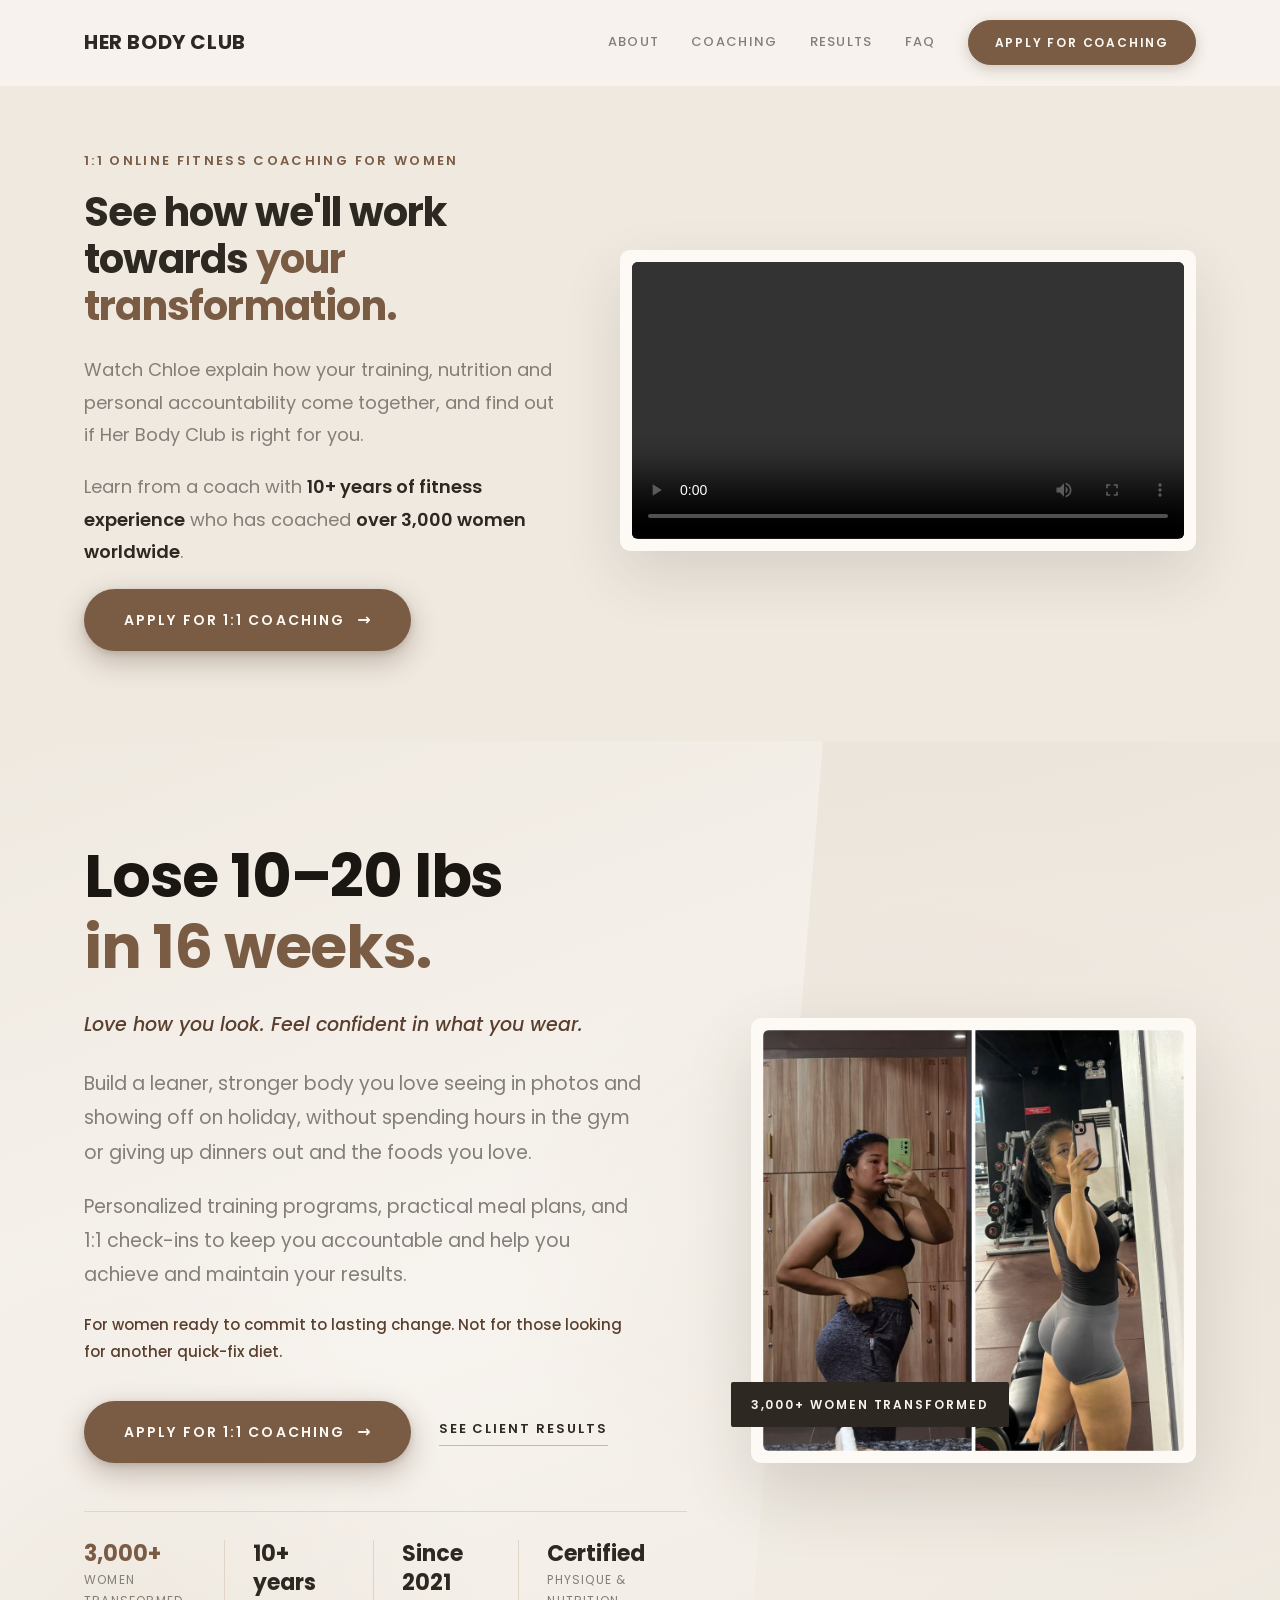
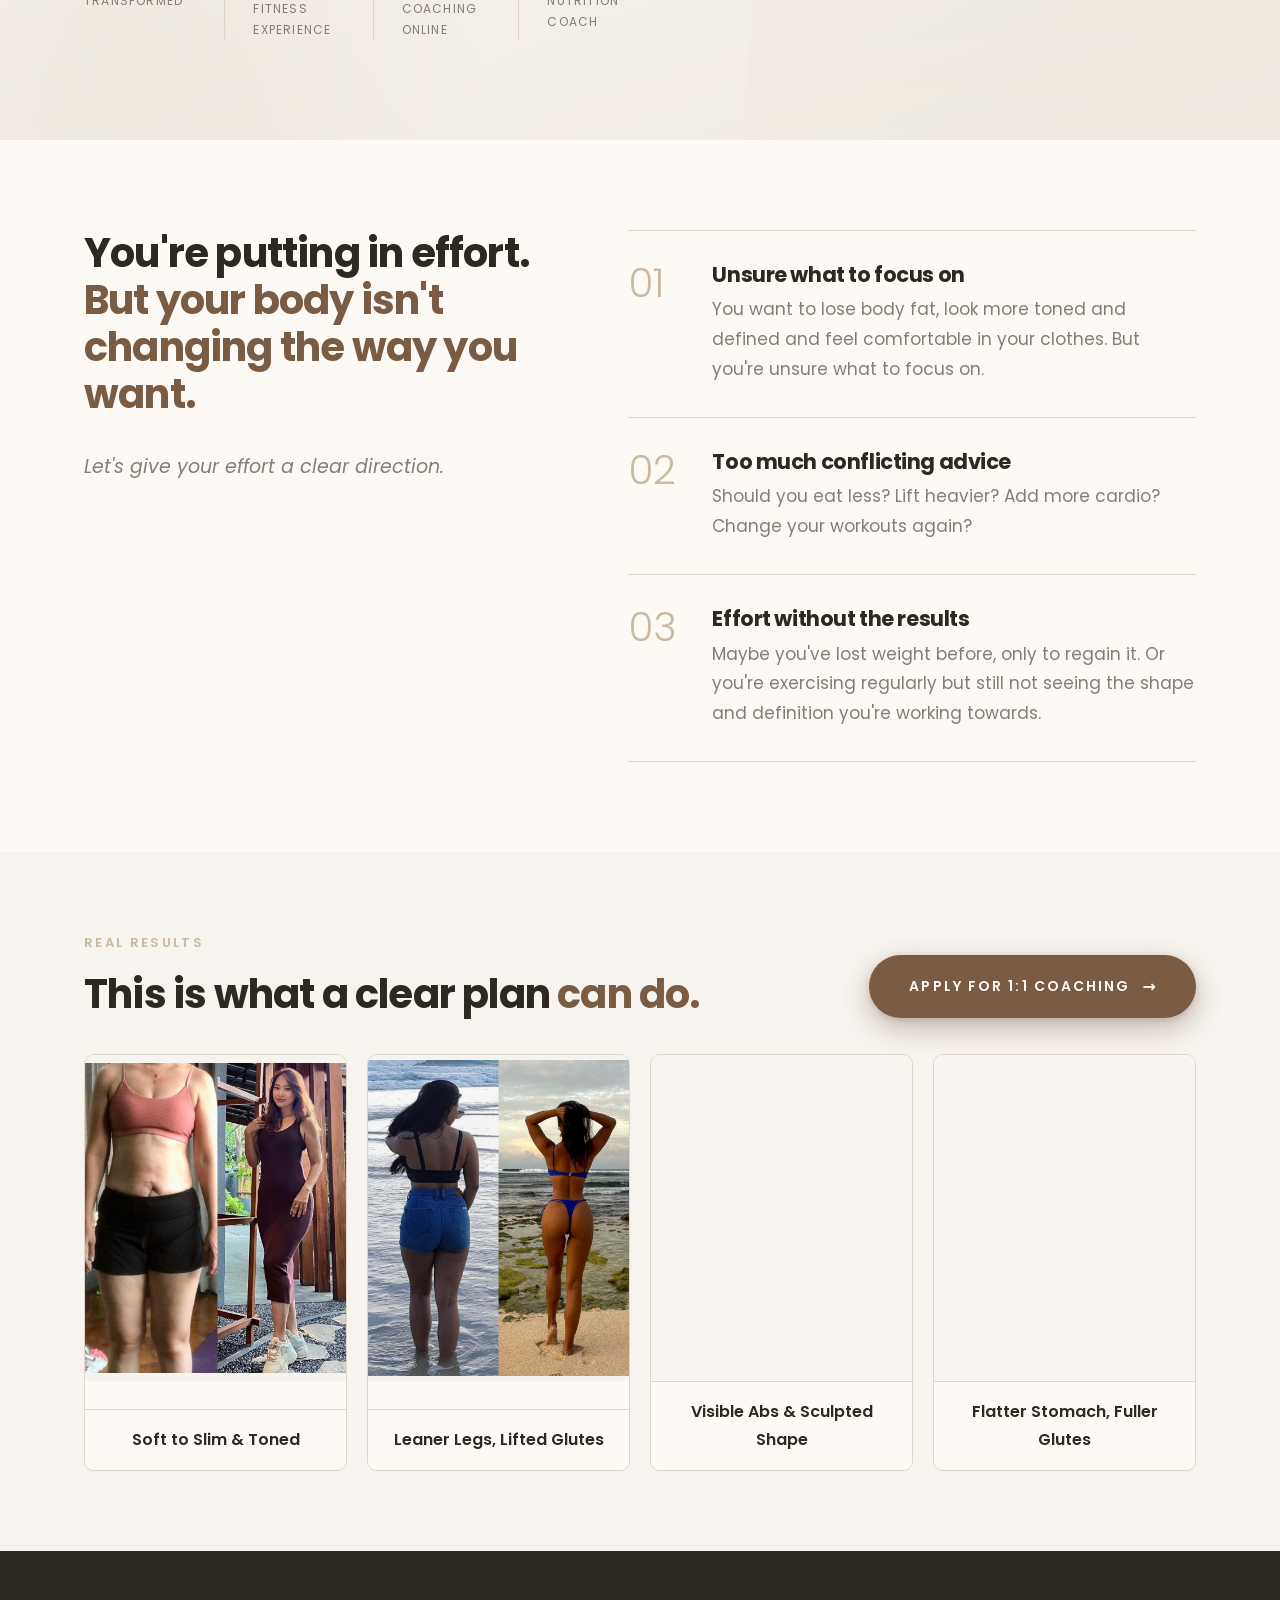
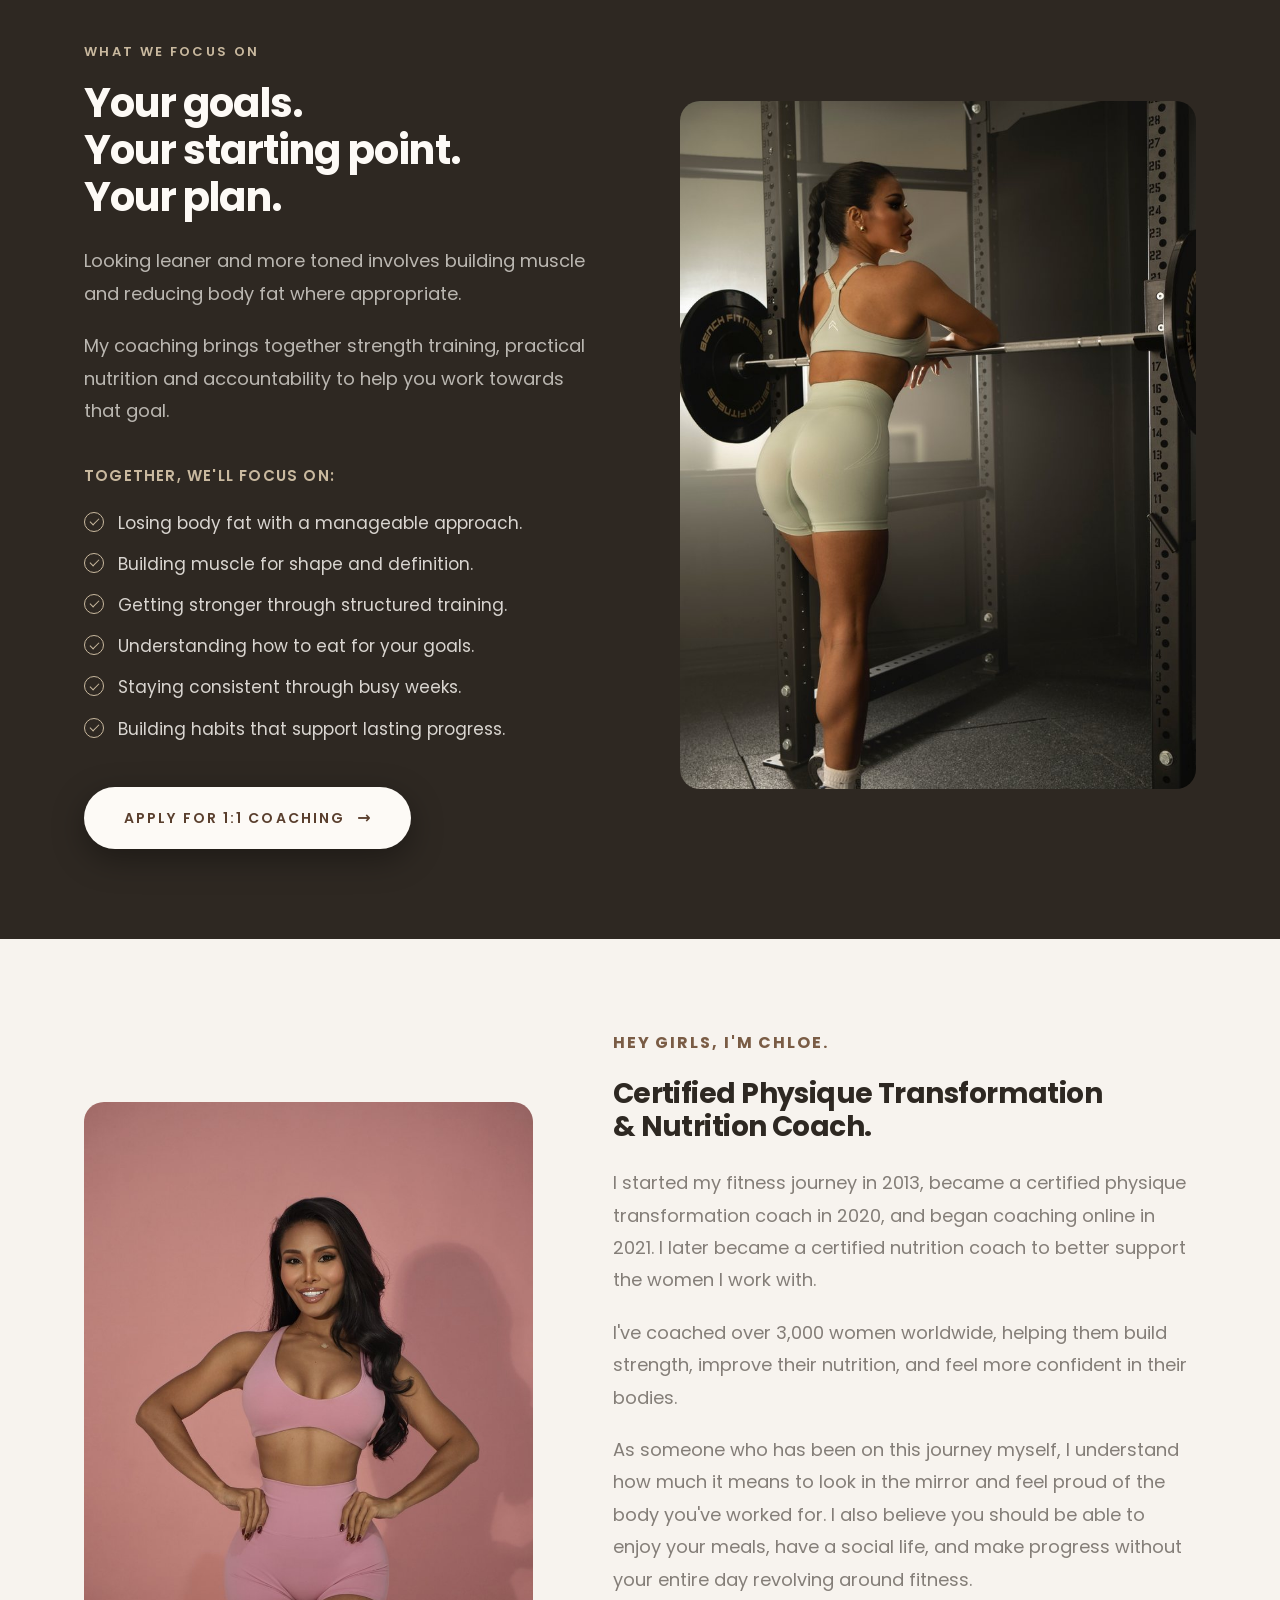
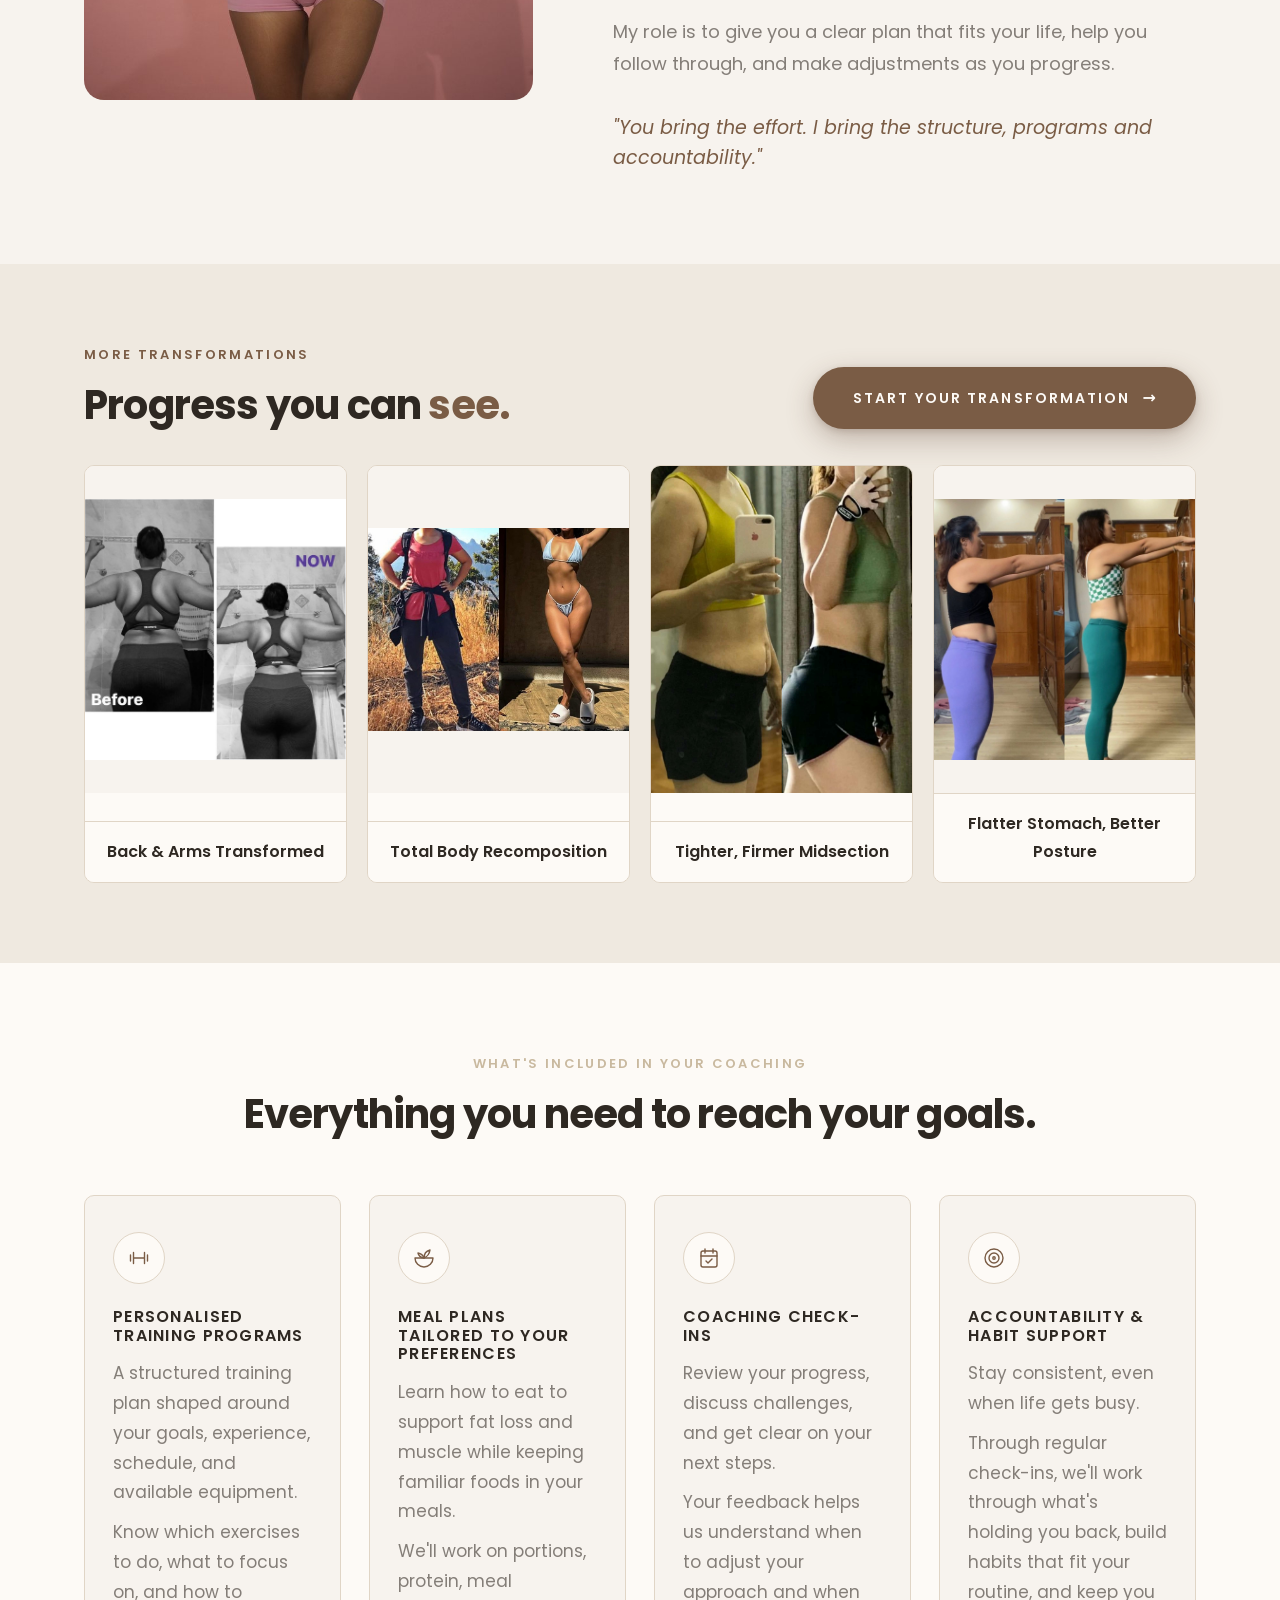
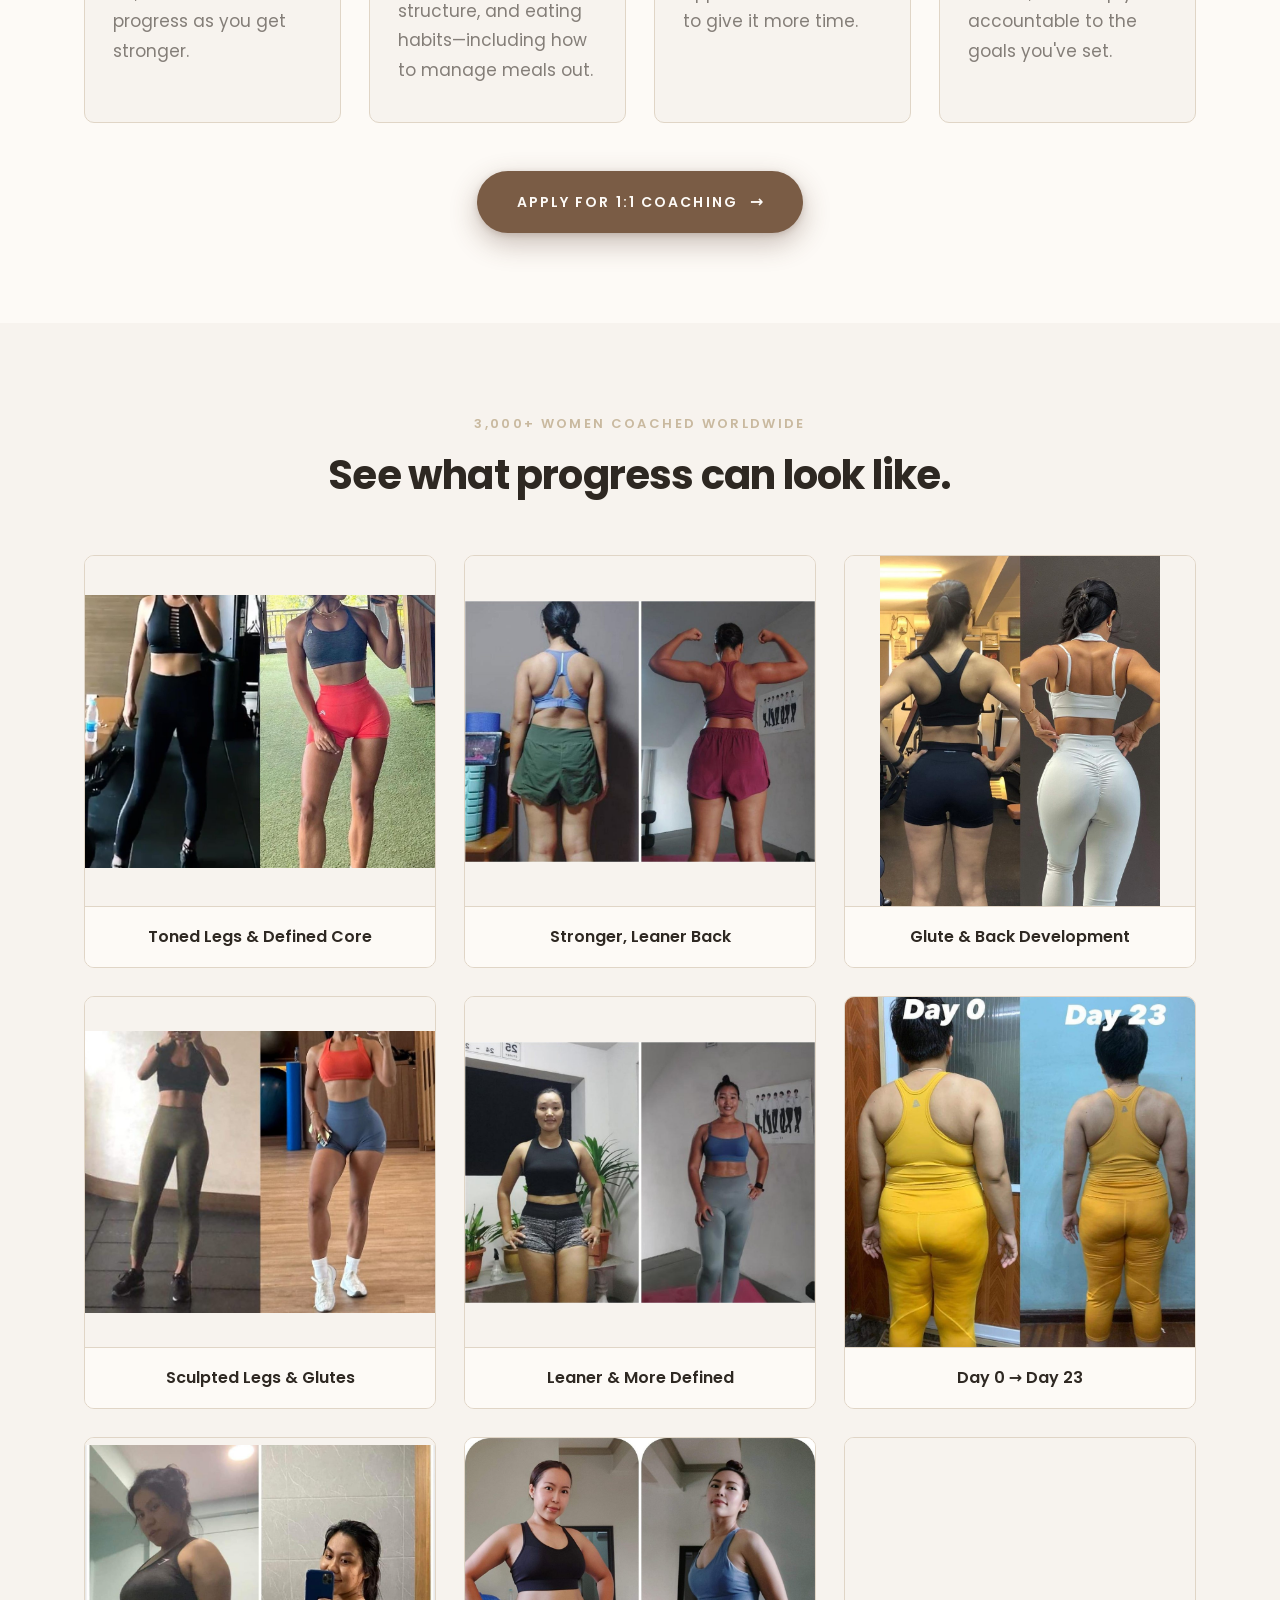
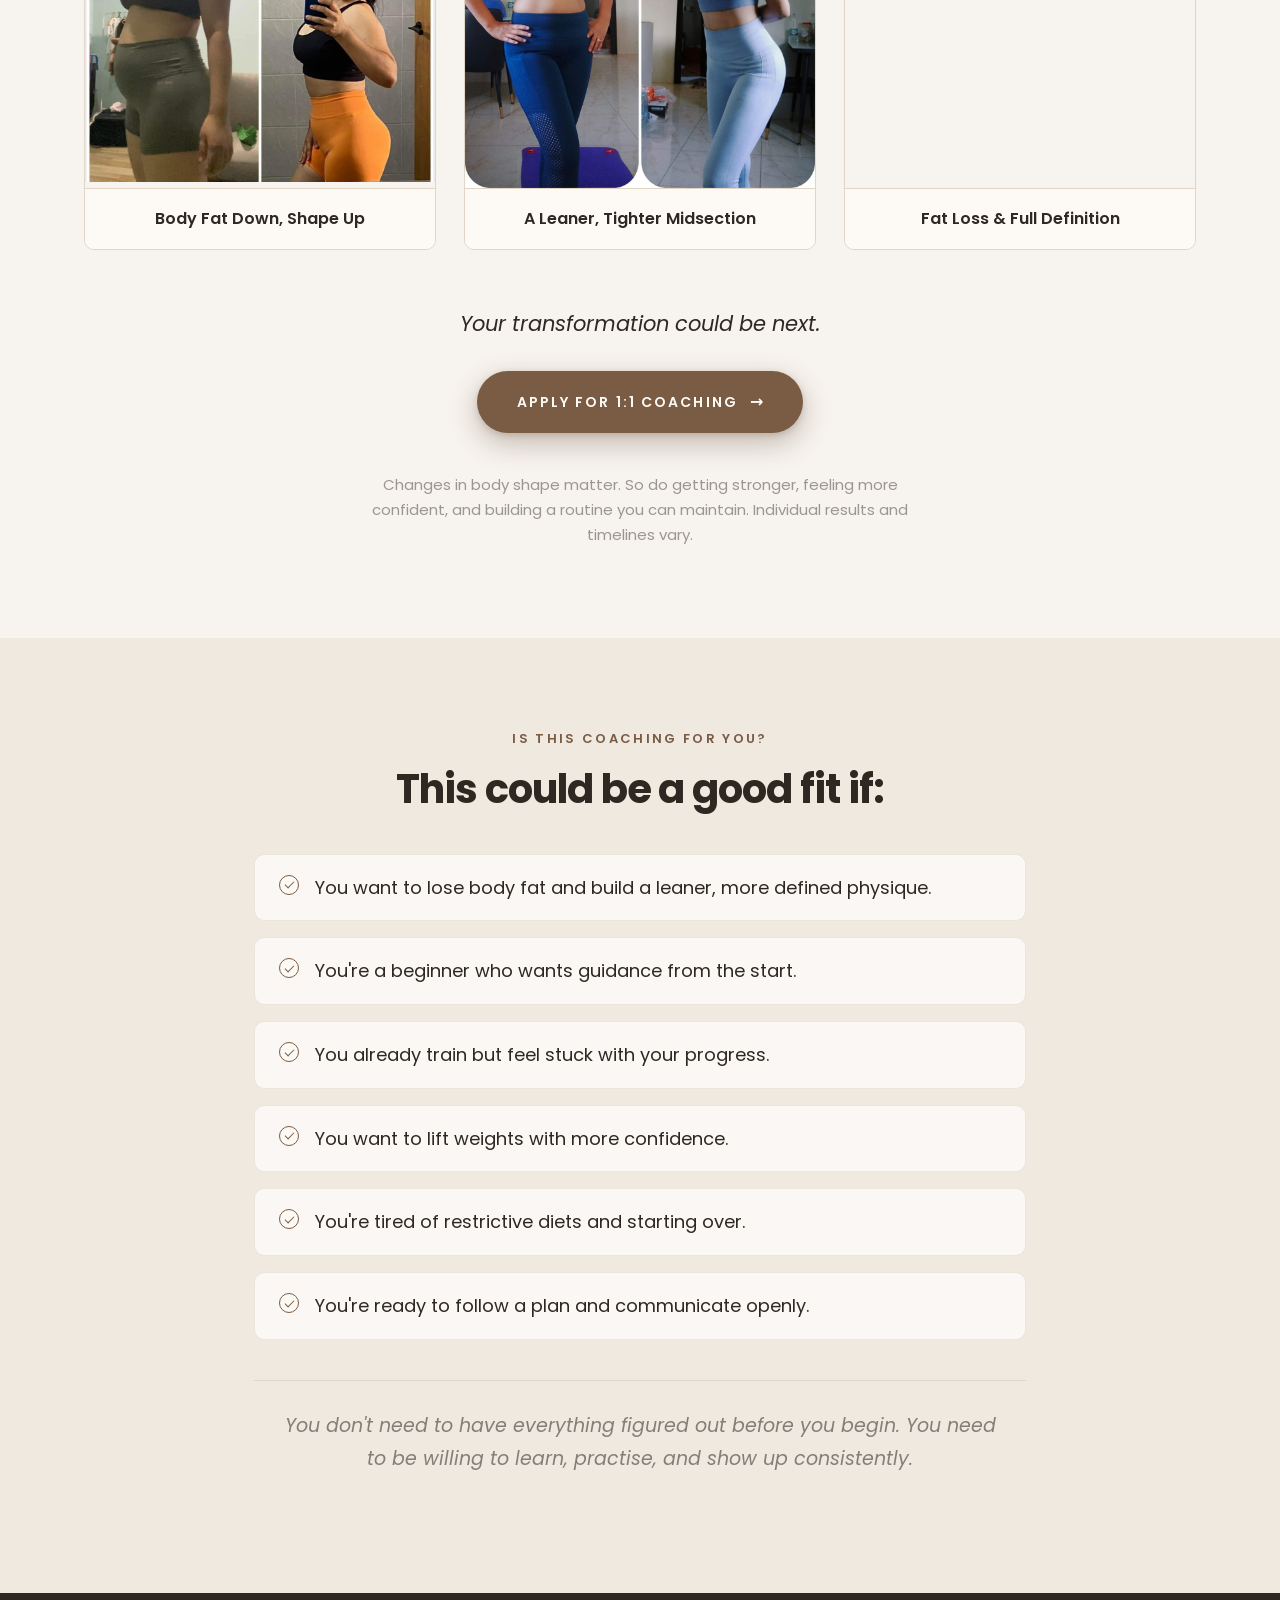
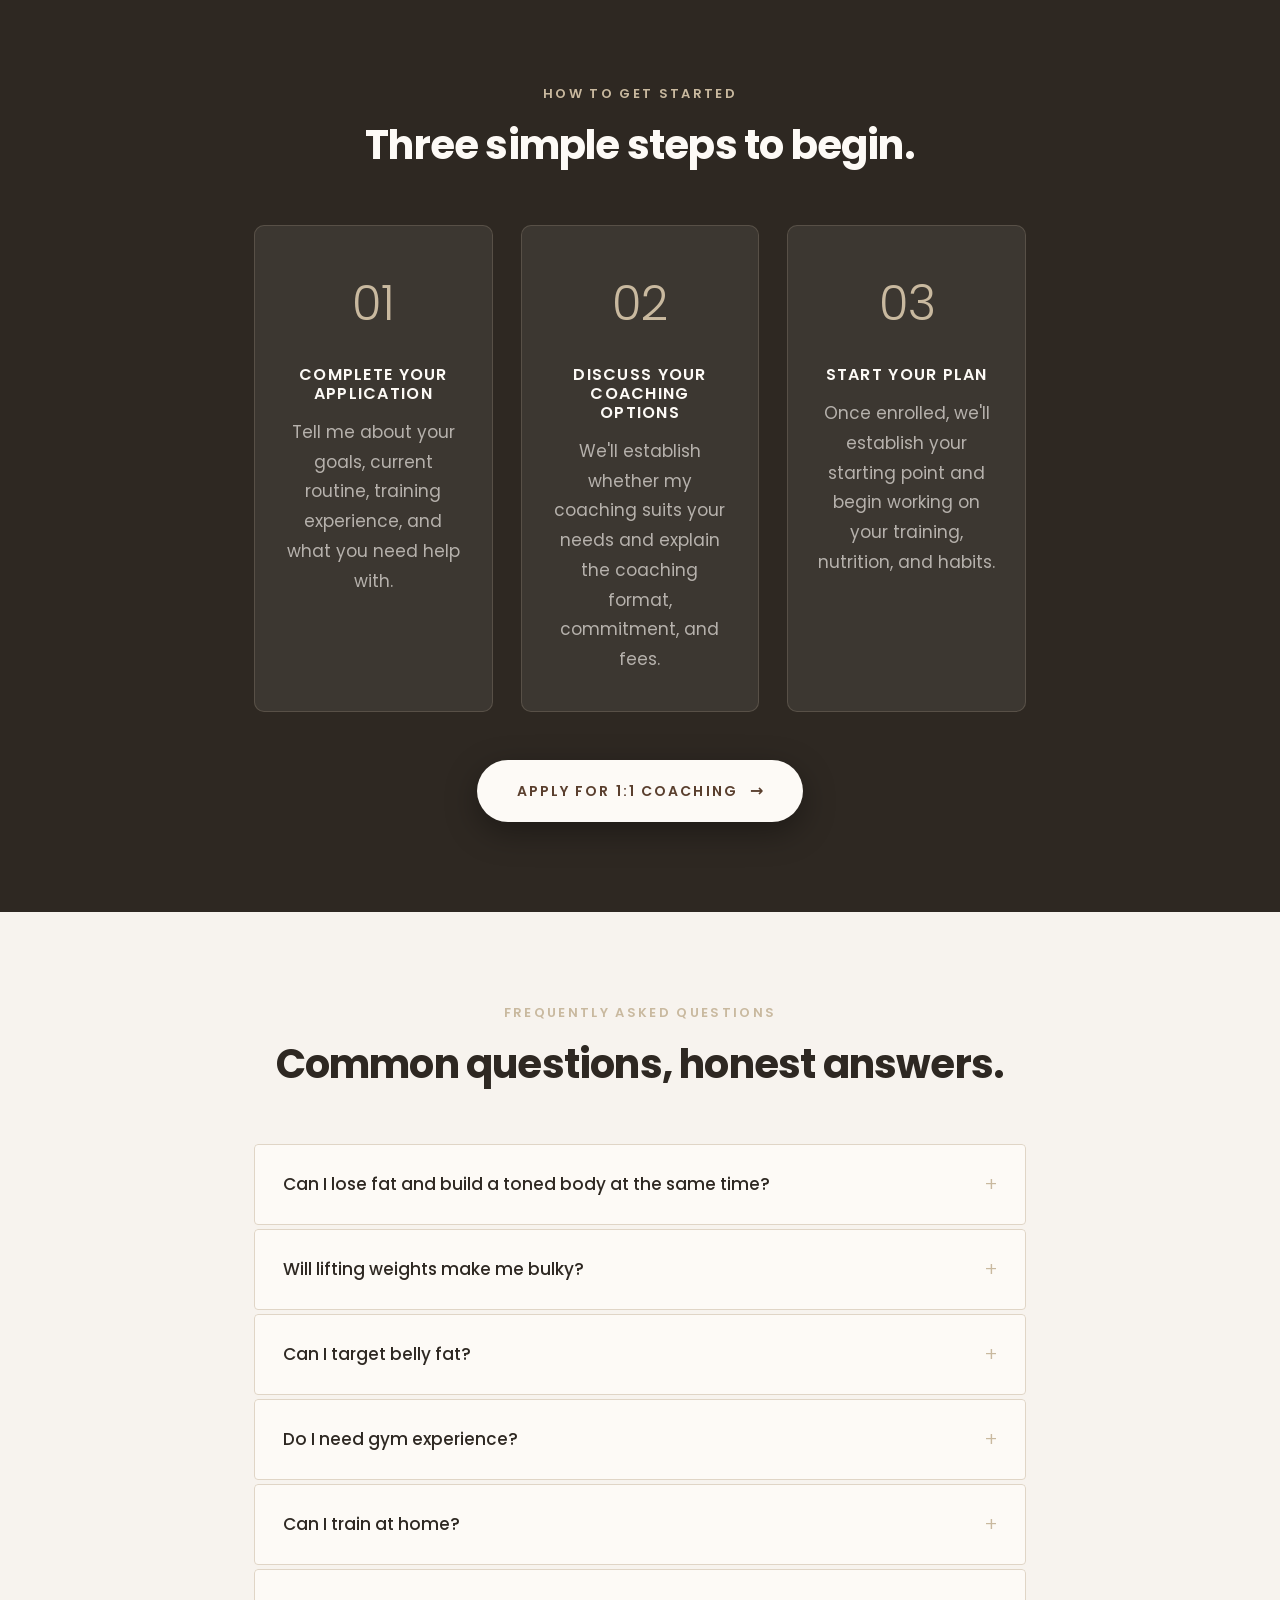
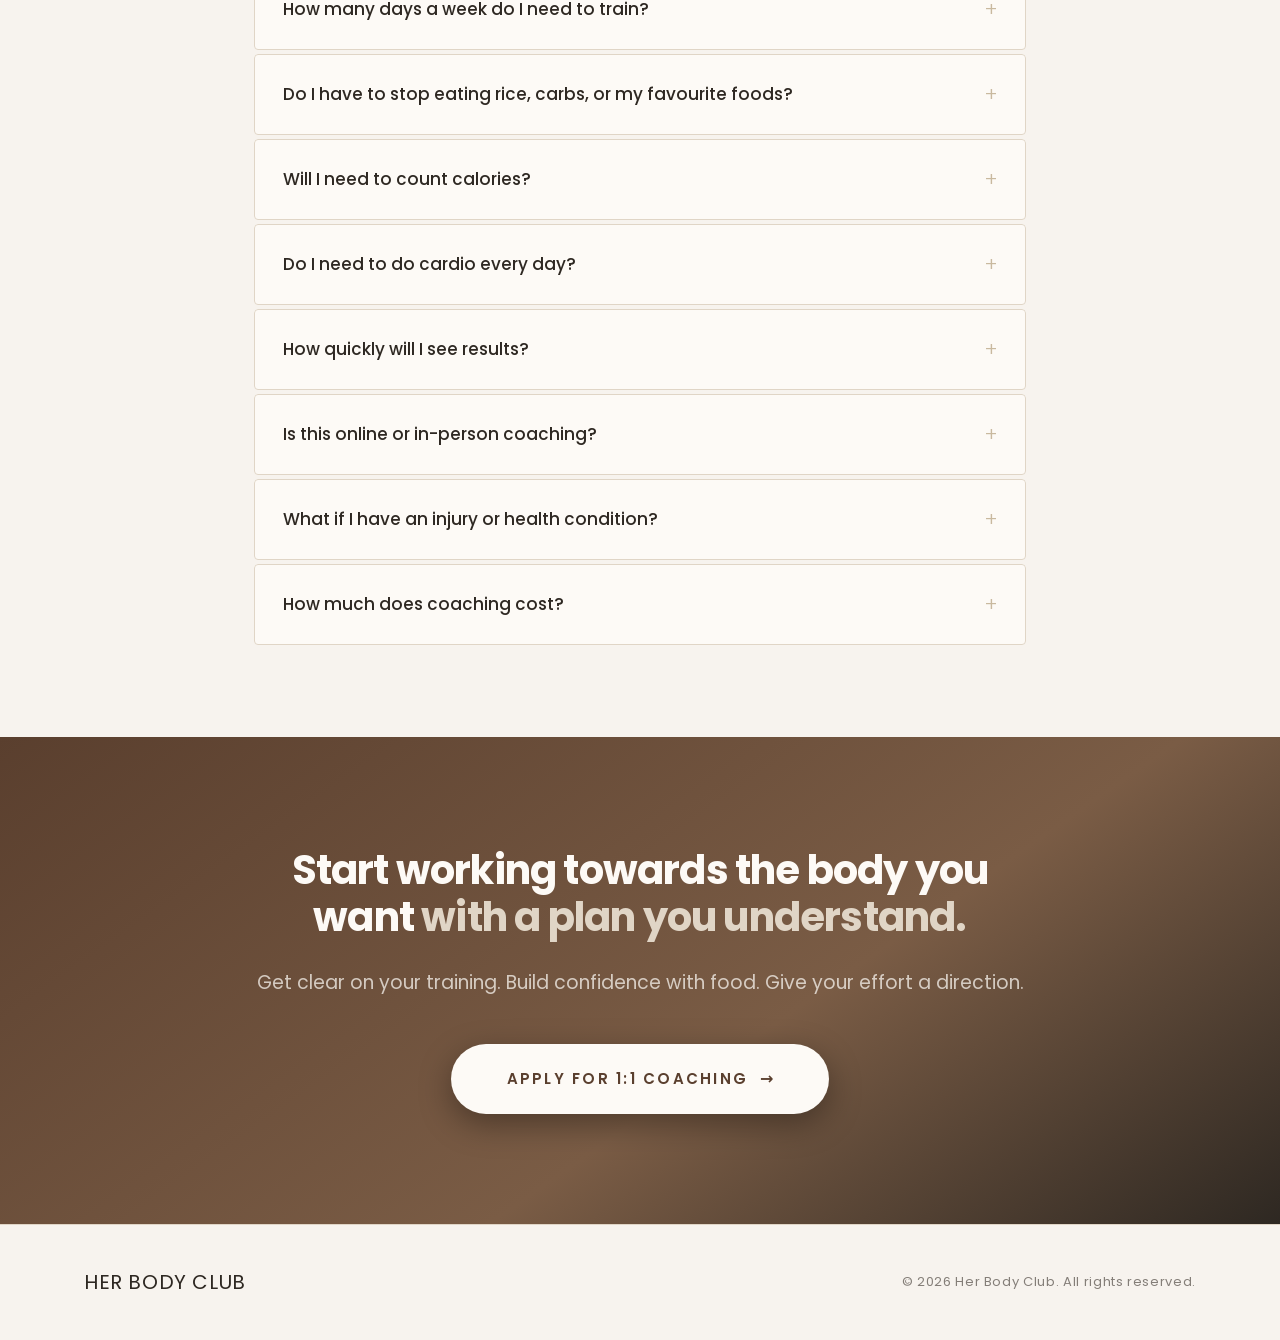
==== index.html @ 774b6d04 "video_bug_fixed" ====
<!DOCTYPE html>
<html lang="en">

<head>
  <meta charset="UTF-8" />
  <meta name="viewport" content="width=device-width, initial-scale=1.0" />
  <title>Her Body Club | Online Fitness Coaching for Women</title>
  <meta name="description"
    content="1:1 online fitness coaching for women. Lose 10-20 lbs in 16 weeks with personalised training, practical meal plans and 1:1 check-ins. Over 3,000 women coached worldwide." />

  <!-- Open Graph / Social Sharing -->
  <meta property="og:type" content="website" />
  <meta property="og:title" content="Her Body Club | Online Fitness Coaching for Women" />
  <meta property="og:description"
    content="Lose body fat. Build a leaner, stronger body. Personalised 1:1 online coaching with structured training, practical nutrition, and real accountability." />
  <meta property="og:url" content="https://www.herbodyclub.com/" />
  <meta property="og:site_name" content="HER BODY CLUB" />

  <!-- Twitter / X Card -->
  <meta name="twitter:card" content="summary_large_image" />
  <meta name="twitter:title" content="HER BODY CLUB | Online Fitness Coaching for Women" />
  <meta name="twitter:description"
    content="Personalised 1:1 online coaching for women — strength training, nutrition guidance, and accountability that fits your life." />

  <link rel="preconnect" href="https://fonts.googleapis.com" />
  <link rel="preconnect" href="https://fonts.gstatic.com" crossorigin />
  <link
    href="https://fonts.googleapis.com/css2?family=Poppins:ital,wght@0,300;0,400;0,500;0,600;0,700;1,400;1,500&display=swap"
    rel="stylesheet" />
  <link rel="icon" type="image/svg+xml" href="favicon.svg" />
  <link rel="stylesheet" href="style.css" />
</head>

<body>

  <!-- ========== NAVBAR ========== -->
  <nav class="navbar" id="navbar">
    <div class="nav-inner container">
      <a href="#" class="logo">HER BODY CLUB</a>
      <div class="nav-links" id="navLinks">
        <a href="#about">About</a>
        <a href="#included">Coaching</a>
        <a href="#proof">Results</a>
        <a href="#faq">FAQ</a>
        <a href="apply.html" class="btn btn-nav">Apply for Coaching</a>
      </div>
      <button class="nav-hamburger" id="navHamburger" aria-label="Open menu">
        <span></span><span></span><span></span>
      </button>
    </div>
  </nav>

  <!-- Mobile menu overlay -->
  <div class="mobile-menu" id="mobileMenu">
    <button class="mobile-close" id="mobileClose" aria-label="Close menu">&times;</button>
    <nav class="mobile-nav">
      <a href="#about" class="mobile-link">About</a>
      <a href="#included" class="mobile-link">Coaching</a>
      <a href="#proof" class="mobile-link">Results</a>
      <a href="#faq" class="mobile-link">FAQ</a>
    </nav>
    <a href="apply.html" class="btn btn-primary">Apply for 1:1 Coaching</a>
  </div>

  <!-- ========== COACHING VIDEO ========== -->
  <!-- Video file: videos/intro.mp4 (720p web copy of images/intro_vd.MOV). Change the src below to swap it. -->
  <section class="section section-sage" id="video">
    <div class="container">
      <div class="video-layout">
        <div class="video-text">
          <span class="eyebrow">1:1 Online Fitness Coaching for Women</span>
          <h2 class="section-title">See how we'll work towards <em>your transformation.</em></h2>
          <p class="section-body">Watch Chloe explain how your training, nutrition and personal accountability come
            together, and find out if Her Body Club is right for you.</p>
          <p class="section-body video-credential">Learn from a coach with <strong>10+ years of fitness
            experience</strong> who has coached <strong>over 3,000 women worldwide</strong>.</p>
          <a href="apply.html" class="btn btn-primary">Apply for 1:1 Coaching</a>
        </div>
        <figure class="video-frame" id="coachingVideo">
          <video controls playsinline preload="metadata">
            <source src="videos/intro.mp4" type="video/mp4">
          </video>
        </figure>
      </div>
    </div>
  </section>

  <!-- ========== HERO ========== -->
  <section class="hero" id="home">
    <div class="hero-overlay"></div>
    <div class="container hero-grid">
      <div class="hero-content">
        <h1 class="hero-headline">Lose 10&ndash;20 lbs<br><em>in 16 weeks.</em></h1>
        <p class="hero-tagline">Love how you look. Feel confident in what you wear.</p>
        <p class="hero-sub">Build a leaner, stronger body you love seeing in photos and showing off on holiday, without
          spending hours in the gym or giving up dinners out and the foods you love.</p>
        <p class="hero-sub">Personalized training programs, practical meal plans, and 1:1 check-ins to keep you
          accountable and help you achieve and maintain your results.</p>
        <p class="hero-note">For women ready to commit to lasting change. Not for those looking for another quick-fix
          diet.</p>
        <div class="hero-actions">
          <a href="apply.html" class="btn btn-primary">Apply for 1:1 Coaching</a>
          <a href="#results-start" class="btn-link">See client results</a>
        </div>
        <ul class="hero-trust">
          <li class="trust-highlight"><strong>3,000+</strong><span>Women transformed</span></li>
          <li><strong>10+ years</strong><span>Fitness experience</span></li>
          <li><strong>Since 2021</strong><span>Coaching online</span></li>
          <li><strong>Certified</strong><span>Physique &amp; Nutrition Coach</span></li>
        </ul>
      </div>
      <figure class="hero-visual">
        <img src="images/results/result-2.jpg" alt="Client before and after transformation" fetchpriority="high">
        <figcaption><span>3,000+ women transformed</span></figcaption>
      </figure>
    </div>
  </section>

  <!-- ========== PAIN POINTS ========== -->
  <section class="section section-light" id="pain">
    <div class="container">
      <div class="pain-layout">
        <div class="pain-intro">
          <h2 class="section-title">You're putting in effort. <em>But your body isn't changing the way you want.</em></h2>
          <p class="cta-label">Let's give your effort a clear direction.</p>
        </div>
        <ol class="pain-list">
          <li>
            <span class="pain-num">01</span>
            <div>
              <h3>Unsure what to focus on</h3>
              <p>You want to lose body fat, look more toned and defined and feel comfortable in your clothes. But
                you're unsure what to focus on.</p>
            </div>
          </li>
          <li>
            <span class="pain-num">02</span>
            <div>
              <h3>Too much conflicting advice</h3>
              <p>Should you eat less? Lift heavier? Add more cardio? Change your workouts again?</p>
            </div>
          </li>
          <li>
            <span class="pain-num">03</span>
            <div>
              <h3>Effort without the results</h3>
              <p>Maybe you've lost weight before, only to regain it. Or you're exercising regularly but still not
                seeing the shape and definition you're working towards.</p>
            </div>
          </li>
        </ol>
      </div>
    </div>
  </section>

  <!-- ========== RESULTS: REAL RESULTS ========== -->
  <section class="section results-band section-cream" id="results-start">
    <div class="container">
      <div class="band-head">
        <div>
          <span class="eyebrow">Real Results</span>
          <h2 class="section-title">This is what a clear plan <em>can do.</em></h2>
        </div>
        <a href="apply.html" class="btn btn-primary">Apply for 1:1 Coaching</a>
      </div>
      <div class="band-grid">
        <figure class="transform-card">
          <button type="button" class="transform-photo-wrap" data-full="images/results/result-16.jpg" aria-label="Enlarge: From a soft midsection to a slim, toned figure">
            <img src="images/results/result-16.jpg" alt="Before and after: From a soft midsection to a slim, toned figure" loading="lazy" decoding="async">
          </button>
          <figcaption class="transform-label">Soft to Slim &amp; Toned</figcaption>
        </figure>
        <figure class="transform-card">
          <button type="button" class="transform-photo-wrap" data-full="images/results/result-17.jpg" aria-label="Enlarge: Whole-body fat loss with leaner legs and lifted glutes">
            <img src="images/results/result-17.jpg" alt="Before and after: Whole-body fat loss with leaner legs and lifted glutes" loading="lazy" decoding="async">
          </button>
          <figcaption class="transform-label">Leaner Legs, Lifted Glutes</figcaption>
        </figure>
        <figure class="transform-card">
          <button type="button" class="transform-photo-wrap" data-full="images/results/result-18.jpg" aria-label="Enlarge: Dramatic fat loss to visible abs and a sculpted shape">
            <img src="images/results/result-18.jpg" alt="Before and after: Dramatic fat loss to visible abs and a sculpted shape" loading="lazy" decoding="async">
          </button>
          <figcaption class="transform-label">Visible Abs &amp; Sculpted Shape</figcaption>
        </figure>
        <figure class="transform-card">
          <button type="button" class="transform-photo-wrap" data-full="images/results/result-19.jpg" aria-label="Enlarge: A flatter stomach and fuller glutes">
            <img src="images/results/result-19.jpg" alt="Before and after: A flatter stomach and fuller glutes" loading="lazy" decoding="async">
          </button>
          <figcaption class="transform-label">Flatter Stomach, Fuller Glutes</figcaption>
        </figure>
      </div>
    </div>
  </section>

  <!-- ========== WHAT WE FOCUS ON ========== -->
  <section class="section section-dark" id="focus">
    <div class="container">
      <div class="focus-layout">
        <div class="focus-text">
          <span class="eyebrow">What We Focus On</span>
          <h2 class="section-title light"><span class="nowrap">Your goals.</span> <span class="nowrap">Your starting point.</span><br><em>Your plan.</em></h2>
          <p class="section-body">Looking leaner and more toned involves building muscle and reducing body fat where
            appropriate.</p>
          <p class="section-body">My coaching brings together strength training, practical nutrition and
            accountability to help you work towards that goal.</p>
          <p class="focus-subhead">Together, we'll focus on:</p>
          <ul class="focus-list">
            <li><span class="check" aria-hidden="true"></span> Losing body fat with a manageable approach.</li>
            <li><span class="check" aria-hidden="true"></span> Building muscle for shape and definition.</li>
            <li><span class="check" aria-hidden="true"></span> Getting stronger through structured training.</li>
            <li><span class="check" aria-hidden="true"></span> Understanding how to eat for your goals.</li>
            <li><span class="check" aria-hidden="true"></span> Staying consistent through busy weeks.</li>
            <li><span class="check" aria-hidden="true"></span> Building habits that support lasting progress.</li>
          </ul>
          <a href="apply.html" class="btn btn-primary">Apply for 1:1 Coaching</a>
        </div>
        <div class="focus-visual">
          <img src="images/whatwefocuson.jpg" loading="lazy" alt="What We Focus On" class="focus-image">
        </div>
      </div>
    </div>
  </section>

  <!-- ========== ABOUT CHLOE ========== -->
  <section class="section section-cream" id="about">
    <div class="container">
      <div class="about-layout">
        <div class="about-image">
          <img src="images/profile.jpg" loading="lazy" alt="Chloe - Certified Physique Transformation &amp; Nutrition Coach" class="about-image">
        </div>
        <div class="about-text">
          <span class="eyebrow eyebrow-large">Hey Girls, I'm Chloe.</span>
          <h2 class="section-title about-title">Certified Physique Transformation<br><em>&amp; Nutrition Coach.</em></h2>
          <p class="section-body">I started my fitness journey in 2013, became a certified physique transformation
            coach in 2020, and began coaching online in 2021. I later became a certified nutrition coach to better
            support the women I work with.</p>
          <p class="section-body">I've coached over 3,000 women worldwide, helping them build strength, improve their
            nutrition, and feel more confident in their bodies.</p>
          <p class="section-body">As someone who has been on this journey myself, I understand how much it means to
            look in the mirror and feel proud of the body you've worked for. I also believe you should be able to
            enjoy your meals, have a social life, and make progress without your entire day revolving around
            fitness.</p>
          <p class="section-body">My role is to give you a clear plan that fits your life, help you follow through,
            and make adjustments as you progress.</p>
          <p class="about-quote"><em>"You bring the effort. I bring the structure, programs and accountability."</em>
          </p>
        </div>
      </div>
    </div>
  </section>

  <!-- ========== RESULTS: MORE TRANSFORMATIONS ========== -->
  <section class="section results-band section-sage" id="results-more">
    <div class="container">
      <div class="band-head">
        <div>
          <span class="eyebrow">More Transformations</span>
          <h2 class="section-title">Progress you can <em>see.</em></h2>
        </div>
        <a href="apply.html" class="btn btn-primary">Start Your Transformation</a>
      </div>
      <div class="band-grid">
        <figure class="transform-card">
          <button type="button" class="transform-photo-wrap" data-full="images/results/result-5.jpg" aria-label="Enlarge: Back and arm transformation">
            <img src="images/results/result-5.jpg" alt="Before and after: Back and arm transformation" loading="lazy" decoding="async">
          </button>
          <figcaption class="transform-label">Back &amp; Arms Transformed</figcaption>
        </figure>
        <figure class="transform-card">
          <button type="button" class="transform-photo-wrap" data-full="images/results/result-10.jpg" aria-label="Enlarge: Total body recomposition">
            <img src="images/results/result-10.jpg" alt="Before and after: Total body recomposition" loading="lazy" decoding="async">
          </button>
          <figcaption class="transform-label">Total Body Recomposition</figcaption>
        </figure>
        <figure class="transform-card">
          <button type="button" class="transform-photo-wrap" data-full="images/results/result-13.jpg" aria-label="Enlarge: A tighter, firmer midsection">
            <img src="images/results/result-13.jpg" alt="Before and after: A tighter, firmer midsection" loading="lazy" decoding="async">
          </button>
          <figcaption class="transform-label">Tighter, Firmer Midsection</figcaption>
        </figure>
        <figure class="transform-card">
          <button type="button" class="transform-photo-wrap" data-full="images/results/result-14.jpg" aria-label="Enlarge: A flatter stomach and better posture">
            <img src="images/results/result-14.jpg" alt="Before and after: A flatter stomach and better posture" loading="lazy" decoding="async">
          </button>
          <figcaption class="transform-label">Flatter Stomach, Better Posture</figcaption>
        </figure>
      </div>
    </div>
  </section>

  <!-- ========== WHAT'S INCLUDED ========== -->
  <section class="section section-light" id="included">
    <div class="container">
      <span class="eyebrow center">What's Included in Your Coaching</span>
      <h2 class="section-title center">Everything you need to reach your goals.</h2>
      <div class="included-grid">
        <div class="included-card">
          <div class="included-icon" aria-hidden="true"><svg viewBox="0 0 24 24"><path d="M6.5 6.5v11M17.5 6.5v11M3.5 9v6M20.5 9v6M6.5 12h11"/></svg></div>
          <h3>Personalised Training Programs</h3>
          <p>A structured training plan shaped around your goals, experience, schedule, and available equipment.</p>
          <p>Know which exercises to do, what to focus on, and how to progress as you get stronger.</p>
        </div>
        <div class="included-card">
          <div class="included-icon" aria-hidden="true"><svg viewBox="0 0 24 24"><path d="M3 12h18a9 9 0 0 1-18 0Z"/><path d="M12 12c0-4 2.5-7 6-8-.5 3.5-2.5 6.5-6 8Z"/><path d="M12 12C11 9 9 7.5 6 7c.5 2.5 2.5 4.5 6 5Z"/></svg></div>
          <h3>Meal Plans Tailored to Your Preferences</h3>
          <p>Learn how to eat to support fat loss and muscle while keeping familiar foods in your meals.</p>
          <p>We'll work on portions, protein, meal structure, and eating habits&mdash;including how to manage meals
            out.</p>
        </div>
        <div class="included-card">
          <div class="included-icon" aria-hidden="true"><svg viewBox="0 0 24 24"><rect x="4" y="5" width="16" height="16" rx="2"/><path d="M8 3v4M16 3v4M4 10h16M9 15l2 2 4-4"/></svg></div>
          <h3>Coaching Check-ins</h3>
          <p>Review your progress, discuss challenges, and get clear on your next steps.</p>
          <p>Your feedback helps us understand when to adjust your approach and when to give it more time.</p>
        </div>
        <div class="included-card">
          <div class="included-icon" aria-hidden="true"><svg viewBox="0 0 24 24"><circle cx="12" cy="12" r="9"/><circle cx="12" cy="12" r="5"/><circle cx="12" cy="12" r="1.2"/></svg></div>
          <h3>Accountability &amp; Habit Support</h3>
          <p>Stay consistent, even when life gets busy.</p>
          <p>Through regular check-ins, we'll work through what's holding you back, build habits that fit your
            routine, and keep you accountable to the goals you've set.</p>
        </div>
      </div>
      <div class="center mt-4">
        <a href="apply.html" class="btn btn-primary">Apply for 1:1 Coaching</a>
      </div>
    </div>
  </section>

  <!-- ========== RESULTS / PROOF ========== -->
  <section class="section section-cream" id="proof">
    <div class="container">
      <span class="eyebrow center">3,000+ Women Coached Worldwide</span>
      <h2 class="section-title center">See what progress <em>can look like.</em></h2>
      <div class="proof-grid">
        <figure class="transform-card">
          <button type="button" class="transform-photo-wrap" data-full="images/results/result-6.jpg" aria-label="Enlarge: Toned legs and a defined core">
            <img src="images/results/result-6.jpg" alt="Before and after: Toned legs and a defined core" loading="lazy" decoding="async">
          </button>
          <figcaption class="transform-label">Toned Legs &amp; Defined Core</figcaption>
        </figure>
        <figure class="transform-card">
          <button type="button" class="transform-photo-wrap" data-full="images/results/result-7.jpg" aria-label="Enlarge: A stronger, leaner back">
            <img src="images/results/result-7.jpg" alt="Before and after: A stronger, leaner back" loading="lazy" decoding="async">
          </button>
          <figcaption class="transform-label">Stronger, Leaner Back</figcaption>
        </figure>
        <figure class="transform-card">
          <button type="button" class="transform-photo-wrap" data-full="images/results/result-8.jpg" aria-label="Enlarge: Glute and back development">
            <img src="images/results/result-8.jpg" alt="Before and after: Glute and back development" loading="lazy" decoding="async">
          </button>
          <figcaption class="transform-label">Glute &amp; Back Development</figcaption>
        </figure>
        <figure class="transform-card">
          <button type="button" class="transform-photo-wrap" data-full="images/results/result-12.jpg" aria-label="Enlarge: Sculpted legs and glutes">
            <img src="images/results/result-12.jpg" alt="Before and after: Sculpted legs and glutes" loading="lazy" decoding="async">
          </button>
          <figcaption class="transform-label">Sculpted Legs &amp; Glutes</figcaption>
        </figure>
        <figure class="transform-card">
          <button type="button" class="transform-photo-wrap" data-full="images/results/result-15.jpg" aria-label="Enlarge: Leaner and more defined">
            <img src="images/results/result-15.jpg" alt="Before and after: Leaner and more defined" loading="lazy" decoding="async">
          </button>
          <figcaption class="transform-label">Leaner &amp; More Defined</figcaption>
        </figure>
        <figure class="transform-card">
          <button type="button" class="transform-photo-wrap" data-full="images/results/result-9.jpg" aria-label="Enlarge: Visible change in 23 days">
            <img src="images/results/result-9.jpg" alt="Before and after: Visible change in 23 days" loading="lazy" decoding="async">
          </button>
          <figcaption class="transform-label">Day 0 &rarr; Day 23</figcaption>
        </figure>
        <figure class="transform-card">
          <button type="button" class="transform-photo-wrap" data-full="images/results/result-3.jpg" aria-label="Enlarge: Visible fat loss through the midsection">
            <img src="images/results/result-3.jpg" alt="Before and after: Visible fat loss through the midsection" loading="lazy" decoding="async">
          </button>
          <figcaption class="transform-label">Body Fat Down, Shape Up</figcaption>
        </figure>
        <figure class="transform-card">
          <button type="button" class="transform-photo-wrap" data-full="images/results/result-4.jpg" aria-label="Enlarge: A leaner, tighter midsection">
            <img src="images/results/result-4.jpg" alt="Before and after: A leaner, tighter midsection" loading="lazy" decoding="async">
          </button>
          <figcaption class="transform-label">A Leaner, Tighter Midsection</figcaption>
        </figure>
        <figure class="transform-card">
          <button type="button" class="transform-photo-wrap" data-full="images/results/result-1.jpg" aria-label="Enlarge: Fat loss and full-body definition">
            <img src="images/results/result-1.jpg" alt="Before and after: Fat loss and full-body definition" loading="lazy" decoding="async">
          </button>
          <figcaption class="transform-label">Fat Loss &amp; Full Definition</figcaption>
        </figure>
      </div>
      <!-- Testimonials: add real client quotes here, then remove the comment markers.
      <div class="testimonials">
        <div class="testimonial-card">
          <p class="testimonial-text">"Client quote."</p>
          <p class="testimonial-author">Client name</p>
        </div>
      </div>
      -->
      <div class="proof-cta">
        <p class="cta-label">Your transformation could be next.</p>
        <a href="apply.html" class="btn btn-primary">Apply for 1:1 Coaching</a>
      </div>
      <p class="proof-disclaimer">Changes in body shape matter. So do getting stronger, feeling more confident, and
        building a routine you can maintain. Individual results and timelines vary.</p>
    </div>
  </section>

  <!-- ========== IS THIS FOR YOU? ========== -->
  <section class="section section-sage" id="fit">
    <div class="container narrow">
      <span class="eyebrow center">Is This Coaching for You?</span>
      <h2 class="section-title center">This could be a good fit if:</h2>
      <ul class="fit-list">
        <li><span class="check" aria-hidden="true"></span> You want to lose body fat and build a leaner, more defined physique.</li>
        <li><span class="check" aria-hidden="true"></span> You're a beginner who wants guidance from the start.</li>
        <li><span class="check" aria-hidden="true"></span> You already train but feel stuck with your progress.</li>
        <li><span class="check" aria-hidden="true"></span> You want to lift weights with more confidence.</li>
        <li><span class="check" aria-hidden="true"></span> You're tired of restrictive diets and starting over.</li>
        <li><span class="check" aria-hidden="true"></span> You're ready to follow a plan and communicate openly.</li>
      </ul>
      <p class="fit-note">You don't need to have everything figured out before you begin. You need to be willing to
        learn, practise, and show up consistently.</p>
    </div>
  </section>

  <!-- ========== HOW TO GET STARTED ========== -->
  <section class="section section-dark" id="steps">
    <div class="container narrow">
      <span class="eyebrow center light-eyebrow">How to Get Started</span>
      <h2 class="section-title center light"><span class="nowrap">Three simple steps</span> <span class="nowrap"><em>to begin.</em></span></h2>
      <div class="steps-grid">
        <div class="step-card">
          <div class="step-number">01</div>
          <h3>Complete Your Application</h3>
          <p>Tell me about your goals, current routine, training experience, and what you need help with.</p>
        </div>
        <div class="step-card">
          <div class="step-number">02</div>
          <h3>Discuss Your Coaching Options</h3>
          <p>We'll establish whether my coaching suits your needs and explain the coaching format, commitment, and fees.
          </p>
        </div>
        <div class="step-card">
          <div class="step-number">03</div>
          <h3>Start Your Plan</h3>
          <p>Once enrolled, we'll establish your starting point and begin working on your training, nutrition, and
            habits.</p>
        </div>
      </div>
      <div class="center mt-4">
        <a href="apply.html" class="btn btn-primary">Apply for 1:1 Coaching</a>
      </div>
    </div>
  </section>

  <!-- ========== FAQ ========== -->
  <section class="section section-cream" id="faq">
    <div class="container narrow">
      <span class="eyebrow center">Frequently Asked Questions</span>
      <h2 class="section-title center">Common questions, <em>honest answers.</em></h2>
      <div class="faq-list">

        <details class="faq-item">
          <summary>Can I lose fat and build a toned body at the same time?</summary>
          <p>It's possible to lose fat and build muscle at the same time, particularly if you're new to strength
            training or returning after a break. Your approach will depend on your starting point, experience, and
            goals.</p>
        </details>

        <details class="faq-item">
          <summary>Will lifting weights make me bulky?</summary>
          <p>Building substantial muscle takes sustained training and time. We'll structure your training around the
            shape, strength, and level of muscle development you want to work towards.</p>
        </details>

        <details class="faq-item">
          <summary>Can I target belly fat?</summary>
          <p>Exercises can strengthen your abdominal muscles, but they don't let you choose where you lose fat. We'll
            focus on overall fat loss and strength training to improve your body composition.</p>
        </details>

        <details class="faq-item">
          <summary>Do I need gym experience?</summary>
          <p>No. Beginners are welcome. Your training plan will reflect your current ability and help you build
            confidence gradually.</p>
        </details>

        <details class="faq-item">
          <summary>Can I train at home?</summary>
          <p>Yes. We can discuss a home training approach based on your equipment and goals. Some equipment may be
            helpful as you progress.</p>
        </details>

        <details class="faq-item">
          <summary>How many days a week do I need to train?</summary>
          <p>We'll agree on a realistic schedule based on your goals, experience, and availability. Consistently
            following an achievable plan matters more than committing to a schedule you can't maintain.</p>
        </details>

        <details class="faq-item">
          <summary>Do I have to stop eating rice, carbs, or my favourite foods?</summary>
          <p>No. These foods can fit into your nutrition plan. We'll focus on your overall intake, protein, portions,
            and habits.</p>
        </details>

        <details class="faq-item">
          <summary>Will I need to count calories?</summary>
          <p>Not necessarily. We'll discuss whether tracking would help you or whether a different approach would be
            more suitable.</p>
        </details>

        <details class="faq-item">
          <summary>Do I need to do cardio every day?</summary>
          <p>No. Cardio and daily movement can support your fitness and fat-loss goals, but the amount should suit your
            overall training, recovery, and schedule.</p>
        </details>

        <details class="faq-item">
          <summary>How quickly will I see results?</summary>
          <p>That depends on your starting point, consistency, and goals. We'll set realistic expectations and review
            progress using more than your weight alone.</p>
        </details>

        <details class="faq-item">
          <summary>Is this online or in-person coaching?</summary>
          <p>This is online coaching. You complete your workouts independently, with a structured plan, guidance, and
            scheduled coaching check-ins.</p>
        </details>

        <details class="faq-item">
          <summary>What if I have an injury or health condition?</summary>
          <p>Include this in your application so we can establish whether my coaching is suitable. You may need
            clearance or guidance from a qualified healthcare professional before starting.</p>
        </details>

        <details class="faq-item">
          <summary>How much does coaching cost?</summary>
          <p>The available coaching options, duration, fees, and payment terms will be explained before you enrol.
            Complete the application to discuss your needs.</p>
        </details>

      </div>
    </div>
  </section>

  <!-- ========== FINAL CTA ========== -->
  <section class="section section-hero-cta" id="apply">
    <div class="container narrow center">
      <h2 class="section-title light">Start working towards the body you want  <em>with a plan you understand.</em></h2>
      <p class="cta-body">Get clear on your training. Build confidence with food. Give your effort a direction.</p>
      <a href="apply.html" class="btn btn-primary btn-large">Apply for 1:1 Coaching</a>
      
    </div>
  </section>

  <!-- ========== FOOTER ========== -->
  <footer class="footer">
    <div class="container footer-inner">
      <p class="footer-logo">HER BODY CLUB</p>
      <p class="footer-copy">&copy; 2026 Her Body Club. All rights reserved.</p>
    </div>
  </footer>

  <!-- Floating sticky apply button (shows on scroll) -->
  <a href="apply.html" class="floating-cta" id="floatingCta">
    Apply Now
  </a>

  <!-- Results lightbox -->
  <div class="lightbox" id="lightbox" role="dialog" aria-modal="true" aria-label="Enlarged result photo" hidden>
    <button type="button" class="lightbox-close" aria-label="Close">&times;</button>
    <img src="" alt="">
  </div>

  <script src="script.js"></script>
</body>

</html>
---- style.css ----
/* ============================================================
   HER BODY CLUB — Main Stylesheet
   Aesthetic: Warm, minimal, earthy feminine wellness
   Colors: Cream, warm taupe, cocoa, soft black
   ============================================================ */

/* ---- Reset & Base ---------------------------------------- */
*, *::before, *::after { box-sizing: border-box; margin: 0; padding: 0; }

:root {
  /* Color Tokens */
  --cream:        #F7F3EE;
  --cream-dark:   #EFE9E0;
  --white:        #FDFAF6;
  --taupe:        #C9B99F;
  --taupe-light:  #E0D5C6;
  --cocoa:        #7A5C45;
  --cocoa-dark:   #5A3F2E;
  --charcoal:     #2E2822;
  --soft-black:   #1A1612;
  --warm-gray:    #847E78;
  --text-muted:   #9C9690;

  /* Typography */
  /* Poppins: free geometric font similar to ITC Avant Garde Gothic */
  --font-serif:   'Poppins', 'Century Gothic', system-ui, sans-serif;
  --font-sans:    'Poppins', 'Century Gothic', system-ui, sans-serif;

  /* Spacing */
  --section-pad:  90px 0;
  --section-pad-sm: 60px 0;

  /* Radius */
  --radius-sm: 4px;
  --radius-md: 10px;
  --radius-lg: 20px;

  /* Transitions */
  --transition: 0.3s ease;
}

html { scroll-behavior: smooth; }

body {
  font-family: var(--font-sans);
  font-size: 17px;
  line-height: 1.75;
  color: var(--charcoal);
  background: var(--cream);
  -webkit-font-smoothing: antialiased;
}

img { max-width: 100%; display: block; }
ul { list-style: none; }

/* ---- Layout Helpers -------------------------------------- */
.container {
  width: 100%;
  max-width: 1160px;
  margin: 0 auto;
  padding: 0 24px;
}

.container.narrow {
  max-width: 820px;
}

.center { text-align: center; }
.nowrap { white-space: nowrap; }
.mt-4   { margin-top: 48px; }

/* ---- Typography ------------------------------------------ */
h1, h2, h3 {
  font-family: var(--font-serif);
  font-weight: 700;
  line-height: 1.18;
  letter-spacing: -0.02em;
}

/* Highlighted words in headings: brown, not italic */
h1 em, h2 em { font-style: normal; }

h1 { font-size: clamp(36px, 5.4vw, 60px); }
h2 { font-size: clamp(26px, 3.4vw, 40px); }
h3 { font-size: clamp(18px, 2vw, 22px); font-weight: 700; }

em { font-style: italic; }

.eyebrow {
  display: block;
  font-family: var(--font-sans);
  font-size: 13px;
  font-weight: 600;
  letter-spacing: 0.18em;
  text-transform: uppercase;
  color: var(--taupe);
  margin-bottom: 16px;
}

.eyebrow-large {
  font-size: 16px;
  letter-spacing: 0.12em;
  color: var(--cocoa);
  font-weight: 700;
  margin-bottom: 20px;
}

.eyebrow.center, .center .eyebrow { text-align: center; }

.section-title {
  color: var(--charcoal);
  margin-bottom: 24px;
}

.section-title.light  { color: var(--white); }
.section-title.center { text-align: center; }

.section-body {
  font-size: 18px;
  line-height: 1.8;
  color: var(--warm-gray);
  margin-bottom: 20px;
}

.light-eyebrow { color: var(--taupe-light); }

/* ---- Buttons --------------------------------------------- */
.btn {
  display: inline-block;
  font-family: var(--font-sans);
  font-size: 12px;
  font-weight: 600;
  letter-spacing: 0.15em;
  text-transform: uppercase;
  text-decoration: none;
  border: none;
  cursor: pointer;
  transition: var(--transition);
  border-radius: 2px;
}

.btn-primary {
  display: inline-flex;
  align-items: center;
  gap: 12px;
  background: var(--cocoa);
  color: var(--white);
  padding: 19px 40px;
  font-size: 14px;
  font-weight: 600;
  border-radius: 50px;
  box-shadow: 0 10px 28px rgba(90, 63, 46, 0.32), 0 2px 6px rgba(90, 63, 46, 0.18);
}

a.btn-primary[href="apply.html"]::after {
  content: "\2192";
  font-size: 16px;
  letter-spacing: 0;
  line-height: 1;
  transition: transform var(--transition);
}

.btn-primary:hover {
  background: var(--cocoa-dark);
  transform: translateY(-3px);
  box-shadow: 0 16px 38px rgba(90, 63, 46, 0.4), 0 3px 8px rgba(90, 63, 46, 0.2);
}

a.btn-primary[href="apply.html"]:hover::after { transform: translateX(4px); }

.btn-primary:focus-visible {
  outline: 2px solid var(--cocoa);
  outline-offset: 4px;
}

.btn-large {
  padding: 22px 56px;
  font-size: 15px;
}

.btn-nav {
  background: var(--cocoa);
  border: 1.5px solid var(--cocoa);
  color: var(--white);
  padding: 11px 26px;
  border-radius: 50px;
  box-shadow: 0 4px 14px rgba(90, 63, 46, 0.25);
}

.btn-nav:hover {
  background: var(--cocoa-dark);
  border-color: var(--cocoa-dark);
  color: var(--white);
}

/* ---- Navbar ---------------------------------------------- */
.navbar {
  position: fixed;
  top: 0; left: 0; right: 0;
  z-index: 100;
  padding: 20px 0;
  background: rgba(247, 243, 238, 0.95);
  backdrop-filter: blur(8px);
  border-bottom: 1px solid transparent;
  transition: var(--transition);
}

.navbar.scrolled {
  border-bottom-color: var(--taupe-light);
  padding: 14px 0;
  box-shadow: 0 2px 20px rgba(42, 35, 25, 0.06);
}

.nav-inner {
  display: flex;
  align-items: center;
  justify-content: space-between;
  gap: 24px;
}

.logo {
  font-family: var(--font-serif);
  font-size: 20px;
  font-weight: 700;
  color: var(--charcoal);
  text-decoration: none;
  letter-spacing: 0.03em;
}

.nav-links {
  display: flex;
  align-items: center;
  gap: 32px;
}

.nav-links a:not(.btn) {
  font-size: 13px;
  font-weight: 500;
  letter-spacing: 0.1em;
  text-transform: uppercase;
  color: var(--warm-gray);
  text-decoration: none;
  transition: var(--transition);
}

.nav-links a:not(.btn):hover  { color: var(--charcoal); }
.nav-links a:not(.btn).active {
  color: var(--cocoa);
  position: relative;
}
.nav-links a:not(.btn).active::after {
  content: '';
  position: absolute;
  bottom: -4px; left: 0; right: 0;
  height: 1.5px;
  background: var(--cocoa);
  border-radius: 2px;
}

/* ---- Hamburger ------------------------------------------- */
.nav-hamburger {
  display: none;
  flex-direction: column;
  gap: 5px;
  background: none;
  border: none;
  cursor: pointer;
  padding: 4px;
}

.nav-hamburger span {
  display: block;
  width: 24px;
  height: 1.5px;
  background: var(--charcoal);
  transition: var(--transition);
}

/* ---- Mobile Menu ----------------------------------------- */
.mobile-menu {
  display: none;
  position: fixed;
  inset: 0;
  z-index: 200;
  background: var(--cream);
  flex-direction: column;
  align-items: center;
  justify-content: center;
  gap: 40px;
  opacity: 0;
  pointer-events: none;
  transition: opacity 0.35s ease;
}

.mobile-menu.open {
  display: flex;
  opacity: 1;
  pointer-events: all;
}

.mobile-close {
  position: absolute;
  top: 24px; right: 28px;
  background: none;
  border: none;
  font-size: 32px;
  color: var(--warm-gray);
  cursor: pointer;
  line-height: 1;
}

.mobile-close:hover { color: var(--charcoal); }

.mobile-nav {
  display: flex;
  flex-direction: column;
  align-items: center;
  gap: 28px;
}

.mobile-link {
  font-family: var(--font-serif);
  font-size: 28px;
  font-weight: 600;
  color: var(--charcoal);
  text-decoration: none;
  transition: color var(--transition);
}

.mobile-link:hover { color: var(--cocoa); }

/* ---- Floating CTA ---------------------------------------- */
.floating-cta {
  position: fixed;
  bottom: 28px;
  right: 28px;
  z-index: 90;
  background: var(--cocoa);
  color: var(--white);
  padding: 14px 28px;
  border-radius: 50px;
  font-family: var(--font-sans);
  font-size: 13px;
  font-weight: 600;
  letter-spacing: 0.12em;
  text-transform: uppercase;
  text-decoration: none;
  box-shadow: 0 6px 28px rgba(90, 63, 46, 0.35);
  transform: translateY(80px);
  opacity: 0;
  pointer-events: none;
  transition: transform 0.4s ease, opacity 0.4s ease, background 0.25s ease, box-shadow 0.25s ease;
}

.floating-cta.visible {
  transform: translateY(0);
  opacity: 1;
  pointer-events: all;
}

.floating-cta:hover {
  background: var(--cocoa-dark);
  box-shadow: 0 10px 36px rgba(90, 63, 46, 0.45);
  transform: translateY(-2px);
}

@media (max-width: 900px) {
  .nav-links { display: none; }
  .nav-hamburger { display: flex; }
}

/* ---- Hero Section ---------------------------------------- */
.hero {
  position: relative;
  display: flex;
  align-items: center;
  background: linear-gradient(
    160deg,
    var(--cream-dark) 0%,
    var(--cream) 50%,
    var(--cream-dark) 100%
  );
  padding: 100px 0;
  overflow: hidden;
}

.hero::before {
  content: '';
  position: absolute;
  inset: 0;
  background:
    radial-gradient(ellipse 60% 50% at 80% 50%, rgba(201, 185, 159, 0.18) 0%, transparent 70%),
    radial-gradient(ellipse 40% 60% at 10% 90%, rgba(201, 185, 159, 0.14) 0%, transparent 70%);
  pointer-events: none;
}

.hero::after {
  content: '';
  position: absolute;
  right: 0; top: 0; bottom: 0;
  width: 42%;
  background: linear-gradient(to bottom, var(--taupe-light) 0%, var(--cream-dark) 100%);
  opacity: 0.35;
  clip-path: polygon(15% 0%, 100% 0%, 100% 100%, 0% 100%);
  pointer-events: none;
}

.hero-grid {
  position: relative;
  z-index: 2;
  display: grid;
  grid-template-columns: 1.15fr 0.85fr;
  gap: 64px;
  align-items: center;
}

.hero-content {
  max-width: 640px;
}

.hero-actions {
  display: flex;
  align-items: center;
  flex-wrap: wrap;
  gap: 28px;
}

.btn-link {
  font-size: 13px;
  font-weight: 600;
  letter-spacing: 0.15em;
  text-transform: uppercase;
  color: var(--charcoal);
  text-decoration: none;
  padding-bottom: 4px;
  border-bottom: 1px solid var(--taupe);
  transition: var(--transition);
}

.btn-link:hover { color: var(--cocoa); border-bottom-color: var(--cocoa); }

.hero-trust {
  display: grid;
  grid-template-columns: repeat(4, auto);
  justify-content: start;
  gap: 0;
  margin-top: 48px;
  padding-top: 28px;
  border-top: 1px solid var(--taupe-light);
}

.hero-trust li {
  display: flex;
  flex-direction: column;
  padding: 0 28px;
  border-left: 1px solid var(--taupe-light);
}

.hero-trust li:first-child { padding-left: 0; border-left: none; }

.hero-trust strong {
  font-family: var(--font-serif);
  font-size: 22px;
  font-weight: 700;
  color: var(--charcoal);
  line-height: 1.3;
}

.hero-trust span {
  font-size: 12px;
  letter-spacing: 0.1em;
  text-transform: uppercase;
  color: var(--warm-gray);
}

.hero-visual {
  position: relative;
  margin: 0;
  padding: 12px;
  background: var(--white);
  border-radius: var(--radius-md);
  box-shadow: 0 30px 70px rgba(42, 35, 25, 0.14);
}

.hero-visual img {
  width: 100%;
  aspect-ratio: 1 / 1;
  object-fit: cover;
  border-radius: 6px;
}

.hero-visual figcaption {
  position: absolute;
  left: -20px;
  bottom: 36px;
  background: var(--charcoal);
  color: var(--cream);
  padding: 12px 20px;
  font-size: 12px;
  font-weight: 600;
  letter-spacing: 0.16em;
  text-transform: uppercase;
  border-radius: 2px;
}

.hero-eyebrow {
  font-family: var(--font-sans);
  font-size: 13px;
  font-weight: 600;
  letter-spacing: 0.18em;
  text-transform: uppercase;
  color: var(--cocoa);
  margin-bottom: 20px;
}

.hero-headline {
  color: var(--soft-black);
  margin-bottom: 28px;
  font-weight: 700;
}

.hero-headline em {
  color: var(--cocoa);
  font-weight: 700;
}

.hero-sub {
  font-size: 19px;
  color: var(--warm-gray);
  max-width: 560px;
  margin-bottom: 20px;
  line-height: 1.8;
}

.hero-tagline {
  font-family: var(--font-serif);
  font-size: 19px;
  font-style: italic;
  font-weight: 500;
  line-height: 1.5;
  color: var(--cocoa-dark);
  margin-bottom: 28px;
  max-width: 540px;
}

.hero-note {
  font-size: 15px;
  font-weight: 500;
  color: var(--cocoa-dark);
  margin: 4px 0 36px;
  max-width: 560px;
}

.included-card p + p { margin-top: 10px; }
.video-credential strong { color: var(--charcoal); font-weight: 600; }

.hero-trust li.trust-highlight strong { color: var(--cocoa); }

/* ---- Coaching Video -------------------------------------- */
.video-layout {
  display: grid;
  grid-template-columns: 0.9fr 1.1fr;
  gap: 64px;
  align-items: center;
}

.video-text .section-title em { color: var(--cocoa); }

.video-frame {
  position: relative;
  margin: 0;
  padding: 12px;
  background: var(--white);
  border-radius: var(--radius-md);
  box-shadow: 0 24px 60px rgba(42, 35, 25, 0.12);
}

.video-frame video {
  display: block;
  width: 100%;
  max-height: 80vh;
  border-radius: 6px;
  background: var(--soft-black);
}

/* First section on the page: leave room for the fixed menu bar */
#video { padding-top: 150px; }

/* ---- Section Backgrounds --------------------------------- */
.section { padding: var(--section-pad); }

.section-light  { background: var(--white); }
.section-cream  { background: var(--cream); }
.section-dark   { background: var(--charcoal); }
.section-sage   { background: var(--cream-dark); }

.section-hero-cta {
  background: linear-gradient(145deg, var(--cocoa-dark) 0%, var(--cocoa) 60%, var(--charcoal) 100%);
  padding: 110px 0;
}

/* ---- Pain Points ----------------------------------------- */
.pain-layout {
  display: grid;
  grid-template-columns: 0.9fr 1.1fr;
  gap: 80px;
  align-items: start;
}

.pain-intro .section-title em { color: var(--cocoa); }

.pain-intro .cta-label {
  margin: 32px 0 0;
  font-size: 19px;
  color: var(--warm-gray);
}

.pain-list {
  list-style: none;
  border-top: 1px solid var(--taupe-light);
}

.pain-list li {
  display: grid;
  grid-template-columns: 64px 1fr;
  gap: 20px;
  padding: 32px 0;
  border-bottom: 1px solid var(--taupe-light);
}

.pain-num {
  font-family: var(--font-serif);
  font-size: 40px;
  font-weight: 300;
  line-height: 1;
  color: var(--taupe);
}

.pain-list h3 {
  font-family: var(--font-serif);
  font-size: 21px;
  font-weight: 700;
  color: var(--charcoal);
  margin-bottom: 8px;
}

.pain-list p {
  font-size: 17px;
  line-height: 1.75;
  color: var(--warm-gray);
}

.cta-label {
  font-family: var(--font-serif);
  font-size: 21px;
  font-style: italic;
  color: var(--charcoal);
  margin-bottom: 28px;
}

/* ---- Focus Section --------------------------------------- */
.focus-layout {
  display: grid;
  grid-template-columns: 1fr 1fr;
  gap: 80px;
  align-items: center;
}

.focus-subhead {
  font-size: 15px;
  font-weight: 600;
  letter-spacing: 0.08em;
  text-transform: uppercase;
  color: var(--taupe);
  margin: 36px 0 20px;
}

.focus-list {
  display: flex;
  flex-direction: column;
  gap: 14px;
  margin-bottom: 44px;
}

.focus-list li {
  display: flex;
  align-items: flex-start;
  gap: 14px;
  font-size: 17px;
  color: rgba(247, 243, 238, 0.85);
  line-height: 1.6;
}

.check {
  position: relative;
  flex-shrink: 0;
  width: 20px;
  height: 20px;
  margin-top: 2px;
  border: 1px solid var(--taupe);
  border-radius: 50%;
}

.check::after {
  content: '';
  position: absolute;
  left: 6.5px;
  top: 3.5px;
  width: 5px;
  height: 9px;
  border: solid var(--taupe);
  border-width: 0 1.5px 1.5px 0;
  transform: rotate(45deg);
}

.focus-image-placeholder,
.about-image-placeholder,
.focus-image,
.about-image {
  width: 100%;
  aspect-ratio: 3/4;
  border-radius: var(--radius-lg);
  object-fit: cover;
}

.focus-image-placeholder,
.about-image-placeholder {
  background: linear-gradient(145deg, var(--taupe-light), var(--cream-dark));
  display: flex;
  align-items: center;
  justify-content: center;
  font-family: var(--font-serif);
  font-size: 18px;
  color: var(--taupe);
  letter-spacing: 0.05em;
  font-style: italic;
  border: 1px solid rgba(201, 185, 159, 0.4);
}

/* Focus section: dark background adjustments */
.section-dark .section-title { color: var(--white); }
.section-dark .section-body  { color: rgba(247, 243, 238, 0.7); }
.section-dark .eyebrow        { color: var(--taupe); }
.section-dark .btn-primary,
.section-hero-cta .btn-primary {
  background: var(--white);
  color: var(--cocoa-dark);
  box-shadow: 0 10px 32px rgba(0, 0, 0, 0.35);
}
.section-dark .btn-primary:hover,
.section-hero-cta .btn-primary:hover {
  background: var(--taupe-light);
  color: var(--soft-black);
  box-shadow: 0 16px 40px rgba(0, 0, 0, 0.45);
}

/* ---- About Section --------------------------------------- */
.about-layout {
  display: grid;
  grid-template-columns: 1fr 1.3fr;
  gap: 80px;
  align-items: center;
}

.about-quote {
  font-family: var(--font-serif);
  font-size: 19px;
  color: var(--cocoa);
  margin-top: 32px;
  line-height: 1.6;
}

/* ---- Included Grid --------------------------------------- */
.included-grid {
  display: grid;
  grid-template-columns: repeat(auto-fit, minmax(240px, 1fr));
  gap: 28px;
  margin-top: 56px;
}

.included-card {
  background: var(--cream);
  border-radius: var(--radius-md);
  padding: 36px 28px;
  border: 1px solid var(--taupe-light);
  transition: var(--transition);
}

.included-card:hover {
  border-color: var(--taupe);
  transform: translateY(-4px);
  box-shadow: 0 10px 36px rgba(42, 35, 25, 0.08);
}

.included-icon {
  width: 52px;
  height: 52px;
  display: flex;
  align-items: center;
  justify-content: center;
  border: 1px solid var(--taupe-light);
  border-radius: 50%;
  background: var(--white);
  margin-bottom: 24px;
  transition: var(--transition);
}

.included-icon svg {
  width: 24px;
  height: 24px;
  fill: none;
  stroke: var(--cocoa);
  stroke-width: 1.4;
  stroke-linecap: round;
  stroke-linejoin: round;
}

.included-card:hover .included-icon {
  background: var(--cocoa);
  border-color: var(--cocoa);
}

.included-card:hover .included-icon svg { stroke: var(--white); }

.included-card h3 {
  font-family: var(--font-sans);
  font-size: 16px;
  font-weight: 600;
  letter-spacing: 0.03em;
  color: var(--charcoal);
  margin-bottom: 14px;
  text-transform: uppercase;
  letter-spacing: 0.08em;
}

.included-card p {
  font-size: 17px;
  color: var(--warm-gray);
  line-height: 1.75;
}

/* ---- Is This For You? ------------------------------------ */
.section-sage .section-title { color: var(--charcoal); }
.section-sage .eyebrow       { color: var(--cocoa); }

.fit-list {
  display: flex;
  flex-direction: column;
  gap: 16px;
  margin: 40px 0;
}

.fit-list li {
  display: flex;
  align-items: flex-start;
  gap: 16px;
  font-size: 18px;
  color: var(--charcoal);
  line-height: 1.65;
  padding: 18px 24px;
  background: rgba(255, 255, 255, 0.65);
  border-radius: var(--radius-md);
  border: 1px solid rgba(201, 185, 159, 0.3);
  transition: var(--transition);
}

.fit-list li:hover {
  background: rgba(255, 255, 255, 0.9);
  border-color: var(--taupe);
}

.fit-list .check { border-color: var(--cocoa); background: var(--white); }
.fit-list .check::after { border-color: var(--cocoa); }

.fit-note {
  font-family: var(--font-serif);
  font-size: 19px;
  font-style: italic;
  color: var(--warm-gray);
  text-align: center;
  margin-top: 40px;
  padding: 28px;
  border-top: 1px solid var(--taupe-light);
}

/* ---- Proof / Results ------------------------------------- */
.proof-grid {
  display: grid;
  grid-template-columns: repeat(3, 1fr);
  gap: 28px;
  margin-top: 56px;
}

/* Centre a lone photo on the last row (3-column layout) */
@media (min-width: 901px) {
  .proof-grid > .transform-card:last-child:nth-child(3n+1) { grid-column: 2; }
}

.section-lead {
  max-width: 600px;
  margin: 0 auto;
  font-size: 18px;
  line-height: 1.8;
  color: var(--warm-gray);
}

.transform-card {
  margin: 0;
  display: flex;
  flex-direction: column;
  border-radius: var(--radius-md);
  overflow: hidden;
  border: 1px solid var(--taupe-light);
  background: var(--white);
  transition: var(--transition);
}

.transform-card:hover {
  box-shadow: 0 14px 40px rgba(42, 35, 25, 0.1);
  transform: translateY(-3px);
}

.transform-photo-wrap {
  display: block;
  width: 100%;
  padding: 0;
  border: 0;
  cursor: zoom-in;
  aspect-ratio: 1 / 1;
  background: var(--cream);
  overflow: hidden;
}

.transform-photo-wrap img {
  display: block;
  width: 100%;
  height: 100%;
  object-fit: contain;
  transition: transform 0.4s ease;
}

.transform-card:hover .transform-photo-wrap img {
  transform: scale(1.03);
}

.transform-photo {
  aspect-ratio: 2/3;
  display: flex;
  align-items: center;
  justify-content: center;
  font-family: var(--font-sans);
  font-size: 11px;
  font-weight: 600;
  letter-spacing: 0.1em;
  text-transform: uppercase;
  color: var(--taupe);
}

.placeholder-photo {
  background: linear-gradient(145deg, var(--cream-dark), var(--taupe-light));
}

.placeholder-photo + .placeholder-photo {
  background: linear-gradient(145deg, var(--taupe-light), var(--taupe));
  color: var(--white);
}

.transform-label {
  margin-top: auto;
  padding: 16px 20px;
  font-family: var(--font-serif);
  font-size: 16px;
  font-weight: 600;
  color: var(--charcoal);
  text-align: center;
  background: var(--white);
  border-top: 1px solid var(--taupe-light);
}

.proof-cta {
  margin-top: 56px;
  text-align: center;
}

/* ---- Results Bands (photo groups between sections) ------ */
.results-band { padding: 80px 0; }

.band-head {
  display: flex;
  align-items: flex-end;
  justify-content: space-between;
  gap: 24px;
  flex-wrap: wrap;
  margin-bottom: 36px;
}

.band-head .section-title { margin-bottom: 0; }
.band-head .section-title em { color: var(--cocoa); }
.section-sage.results-band .eyebrow { color: var(--cocoa); }

.band-grid {
  display: grid;
  grid-template-columns: repeat(4, 1fr);
  gap: 20px;
}

.band-grid .transform-photo-wrap { aspect-ratio: 4 / 5; }

/* ---- Lightbox -------------------------------------------- */
.lightbox {
  position: fixed;
  inset: 0;
  z-index: 300;
  display: flex;
  align-items: center;
  justify-content: center;
  padding: 24px;
  background: rgba(26, 22, 18, 0.88);
  cursor: zoom-out;
}

.lightbox[hidden] { display: none; }

.lightbox img {
  max-width: min(1000px, 100%);
  max-height: 88vh;
  object-fit: contain;
  border-radius: 6px;
  box-shadow: 0 20px 60px rgba(0, 0, 0, 0.4);
}

.lightbox-close {
  position: absolute;
  top: 16px;
  right: 22px;
  background: none;
  border: none;
  color: var(--cream);
  font-size: 40px;
  line-height: 1;
  cursor: pointer;
}

.testimonials {
  display: grid;
  grid-template-columns: repeat(auto-fit, minmax(260px, 1fr));
  gap: 24px;
  margin-top: 48px;
}

.testimonial-card {
  background: var(--cream);
  border-radius: var(--radius-md);
  padding: 32px 28px;
  border: 1px solid var(--taupe-light);
  position: relative;
}

.testimonial-card::before {
  content: '\201C';
  font-family: var(--font-serif);
  font-size: 60px;
  color: var(--taupe-light);
  position: absolute;
  top: 12px;
  left: 20px;
  line-height: 1;
}

.testimonial-text {
  font-family: var(--font-serif);
  font-size: 17px;
  font-style: italic;
  color: var(--charcoal);
  line-height: 1.7;
  padding-top: 20px;
  margin-bottom: 20px;
}

.testimonial-author {
  font-size: 12px;
  font-weight: 600;
  letter-spacing: 0.1em;
  text-transform: uppercase;
  color: var(--taupe);
}

.proof-disclaimer {
  margin-top: 40px;
  text-align: center;
  font-size: 15px;
  color: var(--text-muted);
  line-height: 1.65;
  max-width: 560px;
  margin-left: auto;
  margin-right: auto;
}

/* ---- Steps ----------------------------------------------- */
.steps-grid {
  display: grid;
  grid-template-columns: repeat(auto-fit, minmax(220px, 1fr));
  gap: 28px;
  margin-top: 56px;
  position: relative;
}

.steps-grid::after {
  display: none;
}

.step-card {
  background: rgba(255, 255, 255, 0.07);
  border: 1px solid rgba(201, 185, 159, 0.2);
  border-radius: var(--radius-md);
  padding: 36px 28px;
  text-align: center;
  transition: var(--transition);
}

.step-card:hover {
  background: rgba(255, 255, 255, 0.11);
  border-color: rgba(201, 185, 159, 0.4);
}

.step-number {
  font-family: var(--font-serif);
  font-size: 48px;
  font-weight: 300;
  color: var(--taupe);
  margin-bottom: 20px;
  letter-spacing: -0.02em;
}

.step-card h3 {
  font-family: var(--font-sans);
  font-size: 16px;
  font-weight: 600;
  letter-spacing: 0.08em;
  text-transform: uppercase;
  color: var(--white);
  margin-bottom: 14px;
}

.step-card p {
  font-size: 17px;
  color: rgba(247, 243, 238, 0.65);
  line-height: 1.75;
}

/* ---- FAQ ------------------------------------------------- */
.faq-list {
  margin-top: 56px;
  display: flex;
  flex-direction: column;
  gap: 2px;
}

.faq-item {
  border-radius: var(--radius-sm);
  overflow: hidden;
}

.faq-item summary {
  font-family: var(--font-sans);
  font-size: 17px;
  font-weight: 500;
  color: var(--charcoal);
  padding: 22px 28px;
  background: var(--white);
  border: 1px solid var(--taupe-light);
  border-radius: var(--radius-sm);
  cursor: pointer;
  list-style: none;
  display: flex;
  justify-content: space-between;
  align-items: center;
  transition: var(--transition);
  margin-bottom: 2px;
}

.faq-item summary::-webkit-details-marker { display: none; }

.faq-item summary::after {
  content: '+';
  font-size: 20px;
  color: var(--taupe);
  font-weight: 300;
  flex-shrink: 0;
  margin-left: 16px;
  transition: transform var(--transition);
}

.faq-item[open] summary {
  background: var(--cream);
  border-color: var(--taupe);
}

.faq-item[open] summary::after {
  content: '−';
}

.faq-item[open] summary:hover { background: var(--cream); }

.faq-item summary:hover {
  background: var(--cream);
  border-color: var(--taupe);
}

.faq-item > p {
  padding: 20px 28px 24px;
  font-size: 17px;
  color: var(--warm-gray);
  line-height: 1.8;
  background: var(--cream-dark);
  border: 1px solid var(--taupe-light);
  border-top: none;
  margin-bottom: 2px;
  border-radius: 0 0 var(--radius-sm) var(--radius-sm);
}

/* ---- Final CTA ------------------------------------------- */
.section-hero-cta .section-title {
  color: var(--white);
  margin-bottom: 24px;
}

.section-hero-cta .section-title em { color: var(--taupe-light); }

.cta-body {
  font-size: 19px;
  color: rgba(247, 243, 238, 0.75);
  margin-bottom: 44px;
  line-height: 1.8;
}

.cta-coach {
  margin-top: 32px;
  font-size: 13px;
  font-weight: 500;
  letter-spacing: 0.12em;
  text-transform: uppercase;
  color: rgba(201, 185, 159, 0.7);
}

/* ---- Footer ---------------------------------------------- */
.footer {
  background: var(--cream);
  border-top: 1px solid var(--taupe-light);
  padding: 40px 0;
}

.footer-inner {
  display: flex;
  align-items: center;
  justify-content: space-between;
  flex-wrap: wrap;
  gap: 16px;
}

.footer-logo {
  font-family: var(--font-serif);
  font-size: 20px;
  color: var(--charcoal);
  font-weight: 400;
  letter-spacing: 0.03em;
}

.footer-copy {
  font-size: 13px;
  color: var(--warm-gray);
  letter-spacing: 0.05em;
}

/* ---- Scroll Reveal Animation ----------------------------- */
.reveal {
  opacity: 0;
  transform: translateY(28px);
  transition: opacity 0.75s ease, transform 0.75s ease;
}

.reveal.visible {
  opacity: 1;
  transform: translateY(0);
}

/* ---- Responsive ------------------------------------------ */
@media (max-width: 900px) {
  .focus-layout,
  .about-layout {
    grid-template-columns: 1fr;
    gap: 48px;
  }

  .focus-visual { order: -1; }

  .pain-layout { grid-template-columns: 1fr; gap: 40px; }

  .band-grid { grid-template-columns: repeat(2, 1fr); }

  .hero-grid { grid-template-columns: 1fr; gap: 56px; }
  .hero-visual { max-width: 440px; margin: 0 auto; width: 100%; }
  .hero-visual figcaption { left: 12px; }

  .proof-grid { grid-template-columns: repeat(2, 1fr); }

  /* Odd number of photos: last one spans the full width as a featured photo */
  .proof-grid > .transform-card:last-child:nth-child(odd) { grid-column: 1 / -1; }

  .video-layout { grid-template-columns: 1fr; gap: 36px; }

  /* Show the whole photo on smaller screens (no cropping) */
  .focus-image,
  .about-image {
    aspect-ratio: auto;
    height: auto;
    object-fit: contain;
    max-width: 480px;
    margin: 0 auto;
  }

  .focus-image-placeholder,
  .about-image-placeholder {
    aspect-ratio: 4/3;
    max-width: 480px;
    margin: 0 auto;
  }

  .hero-visual img { aspect-ratio: auto; height: auto; object-fit: contain; }
}

@media (max-width: 680px) {
  :root { --section-pad: 70px 0; }

  h1 { font-size: 34px; }
  h2 { font-size: 26px; }

  .hero { padding: 70px 0; }
  #video { padding-top: 110px; }

  .included-grid,
  .testimonials,
  .steps-grid { grid-template-columns: 1fr; }

  .proof-grid { grid-template-columns: repeat(2, 1fr); gap: 12px; margin-top: 32px; }
  .transform-label { font-size: 14px; padding: 10px 8px; }
  .results-band { padding: 60px 0; }
  .band-grid { gap: 12px; }
  .band-head { margin-bottom: 24px; }
  .band-head .btn { width: 100%; justify-content: center; }

  /* Result photos: show each photo at its own shape, nothing cut off */
  .transform-photo-wrap,
  .band-grid .transform-photo-wrap { aspect-ratio: auto; }
  .transform-photo-wrap img { height: auto; }
  .transform-card:hover .transform-photo-wrap img { transform: none; }

  .footer-inner { flex-direction: column; text-align: center; }

  .btn-large { padding: 20px 40px; }

  .hero-trust { grid-template-columns: 1fr 1fr; gap: 20px 0; }
  .hero-trust li { padding: 0 16px; }
  .hero-trust li:nth-child(odd) { padding-left: 0; border-left: none; }
  .hero-trust strong { font-size: 18px; }
  .hero-trust span { font-size: 11px; }

  .pain-list li { grid-template-columns: 48px 1fr; gap: 14px; }
  .faq-item summary { padding: 20px 20px; }
  .faq-item > p { padding: 18px 20px 22px; }
  .fit-list li { padding: 16px 18px; }
}

@media (max-width: 480px) {
  .hero-headline { font-size: 32px; }
  .cta-label { font-size: 18px; }
}


/* About heading: smaller so "Certified Physique Transformation" fits on one line */
.about-title { font-size: clamp(22px, 2.4vw, 28px); }

/* Very small phones: let locked phrases wrap so headings never run off-screen */
@media (max-width: 400px) {
  .nowrap { white-space: normal; }
}
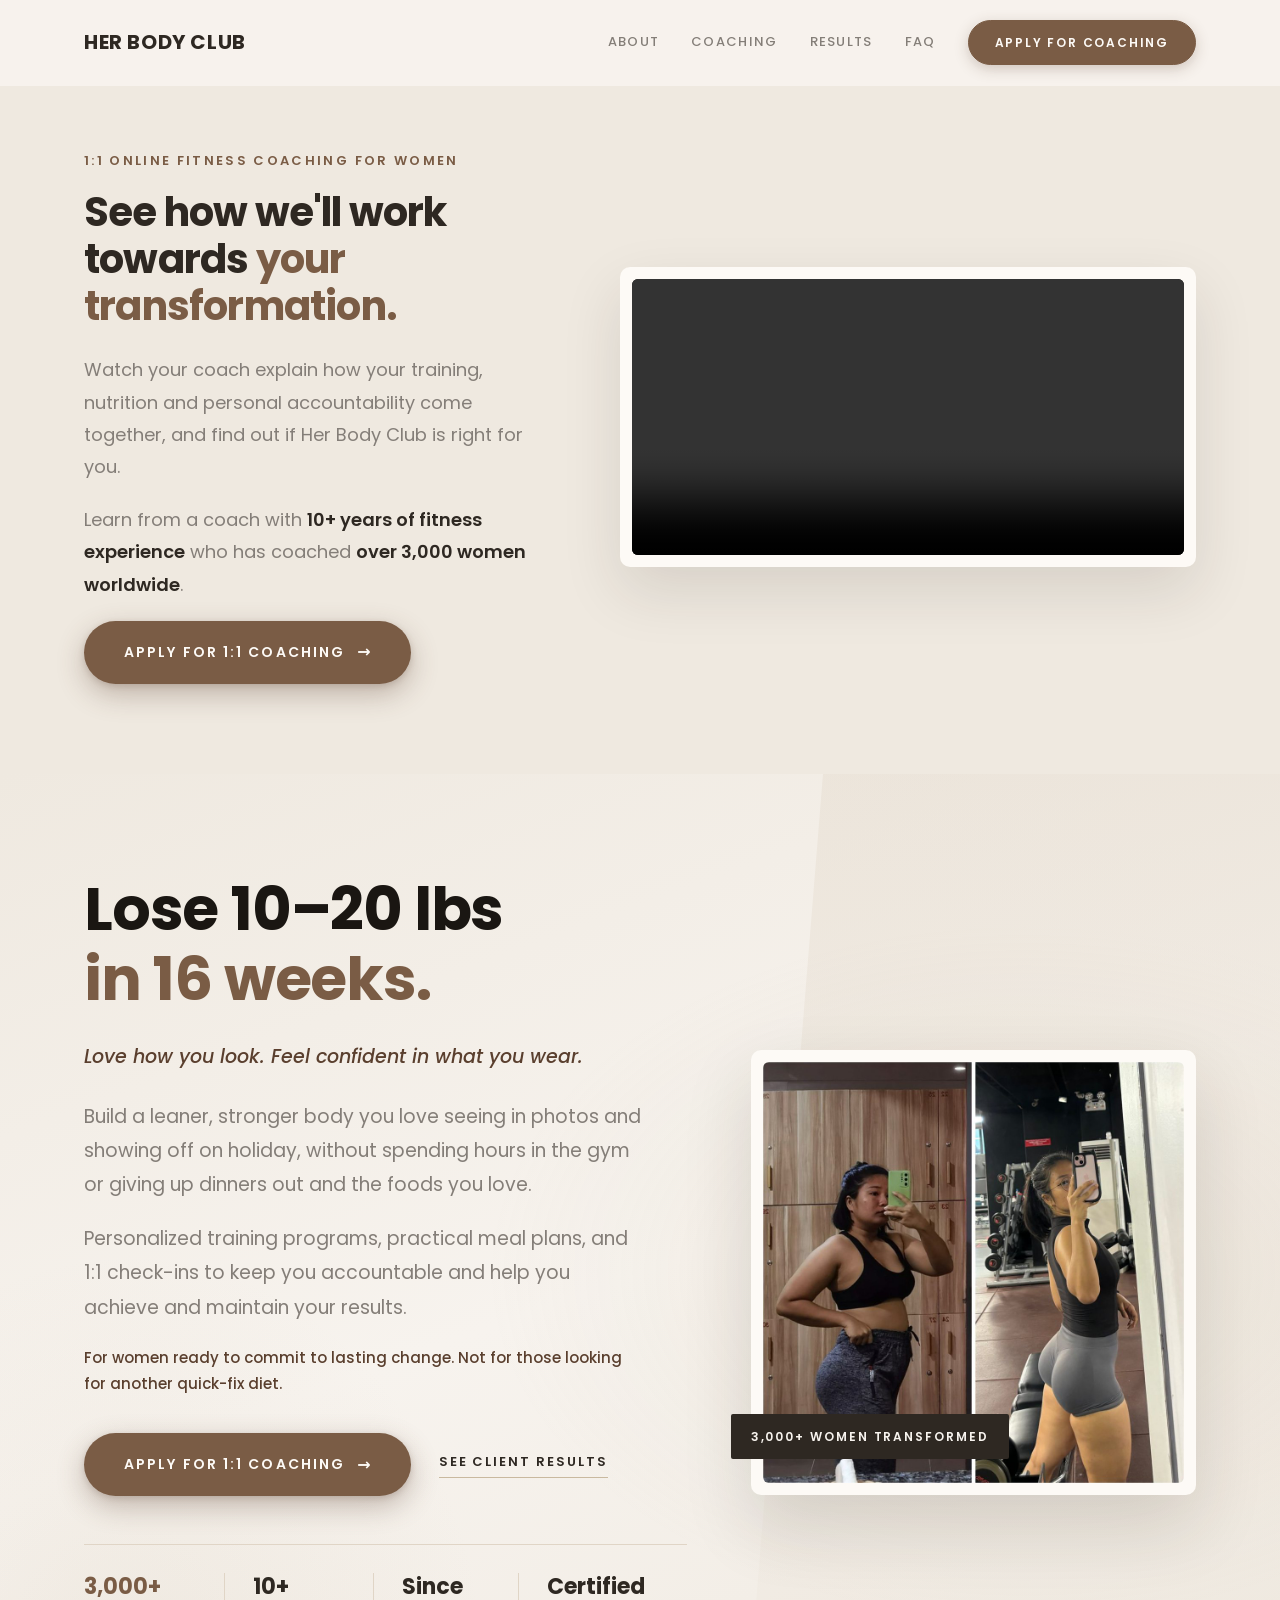
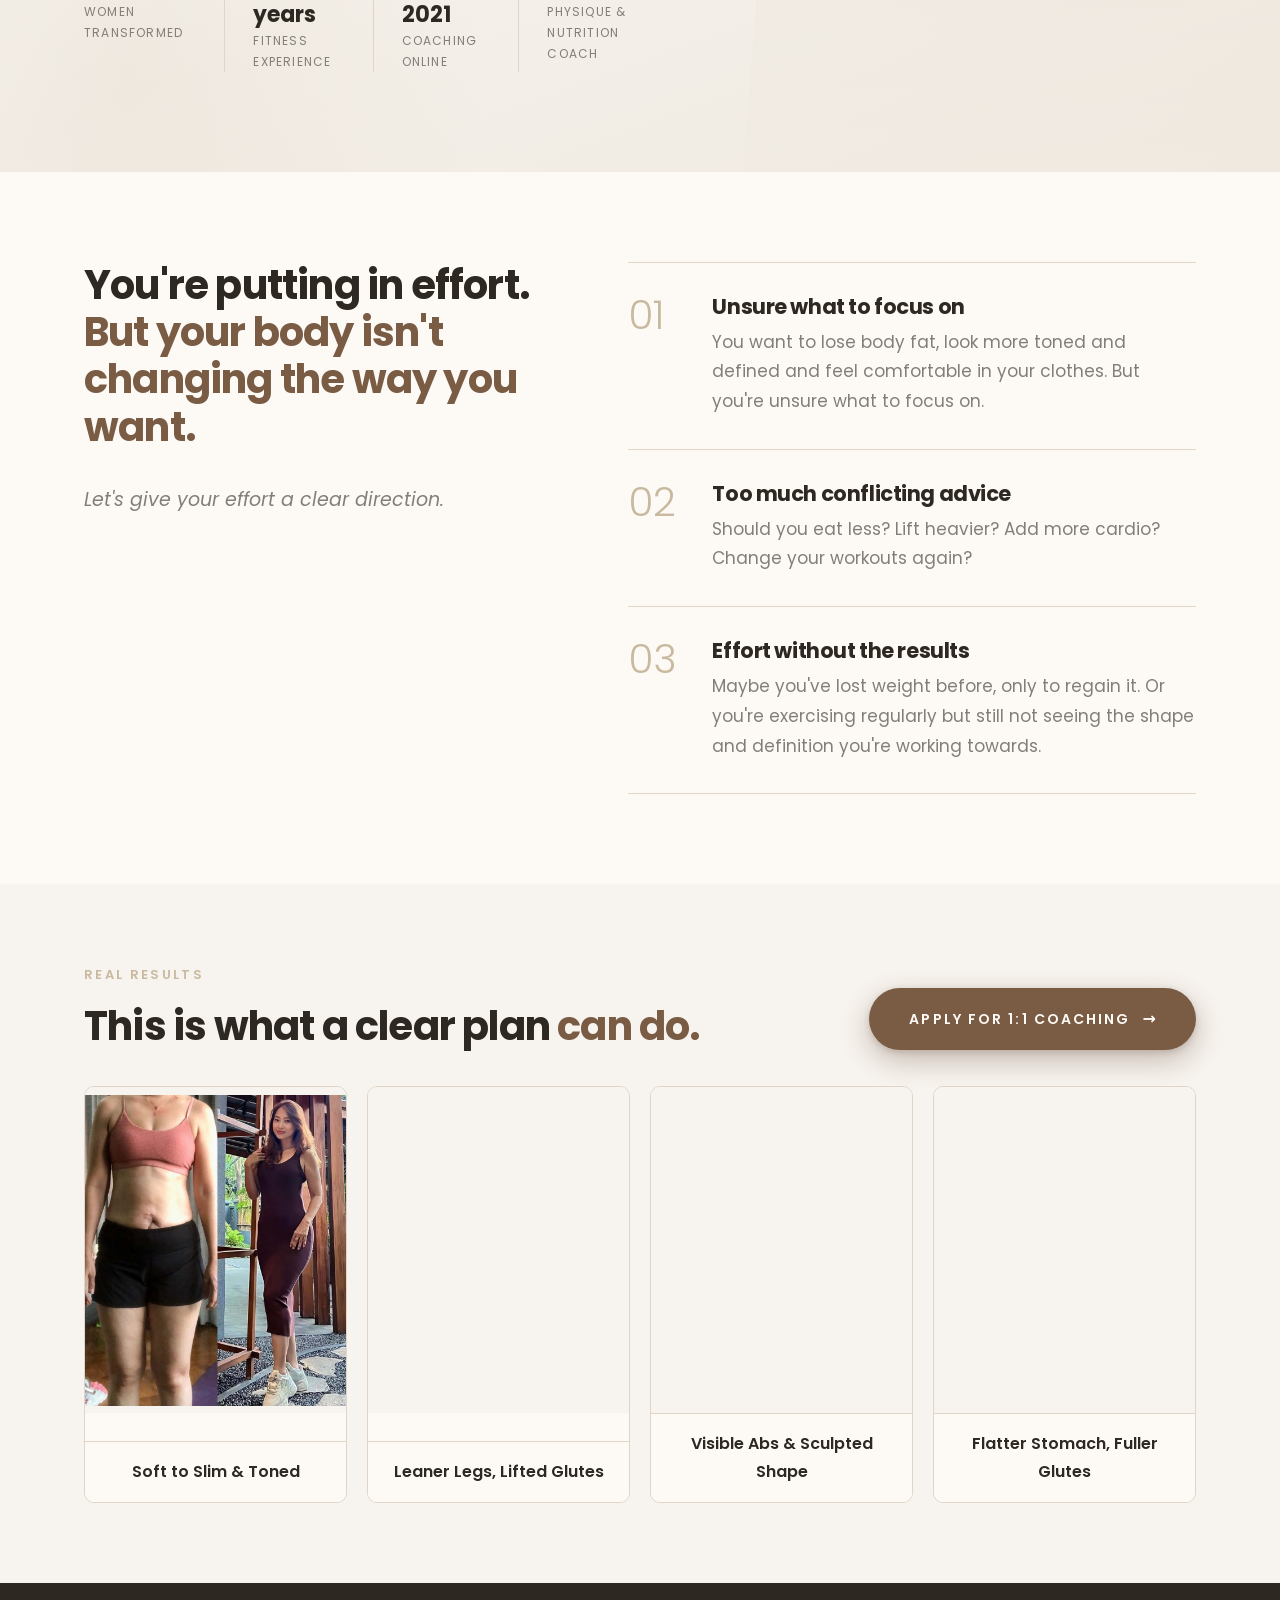
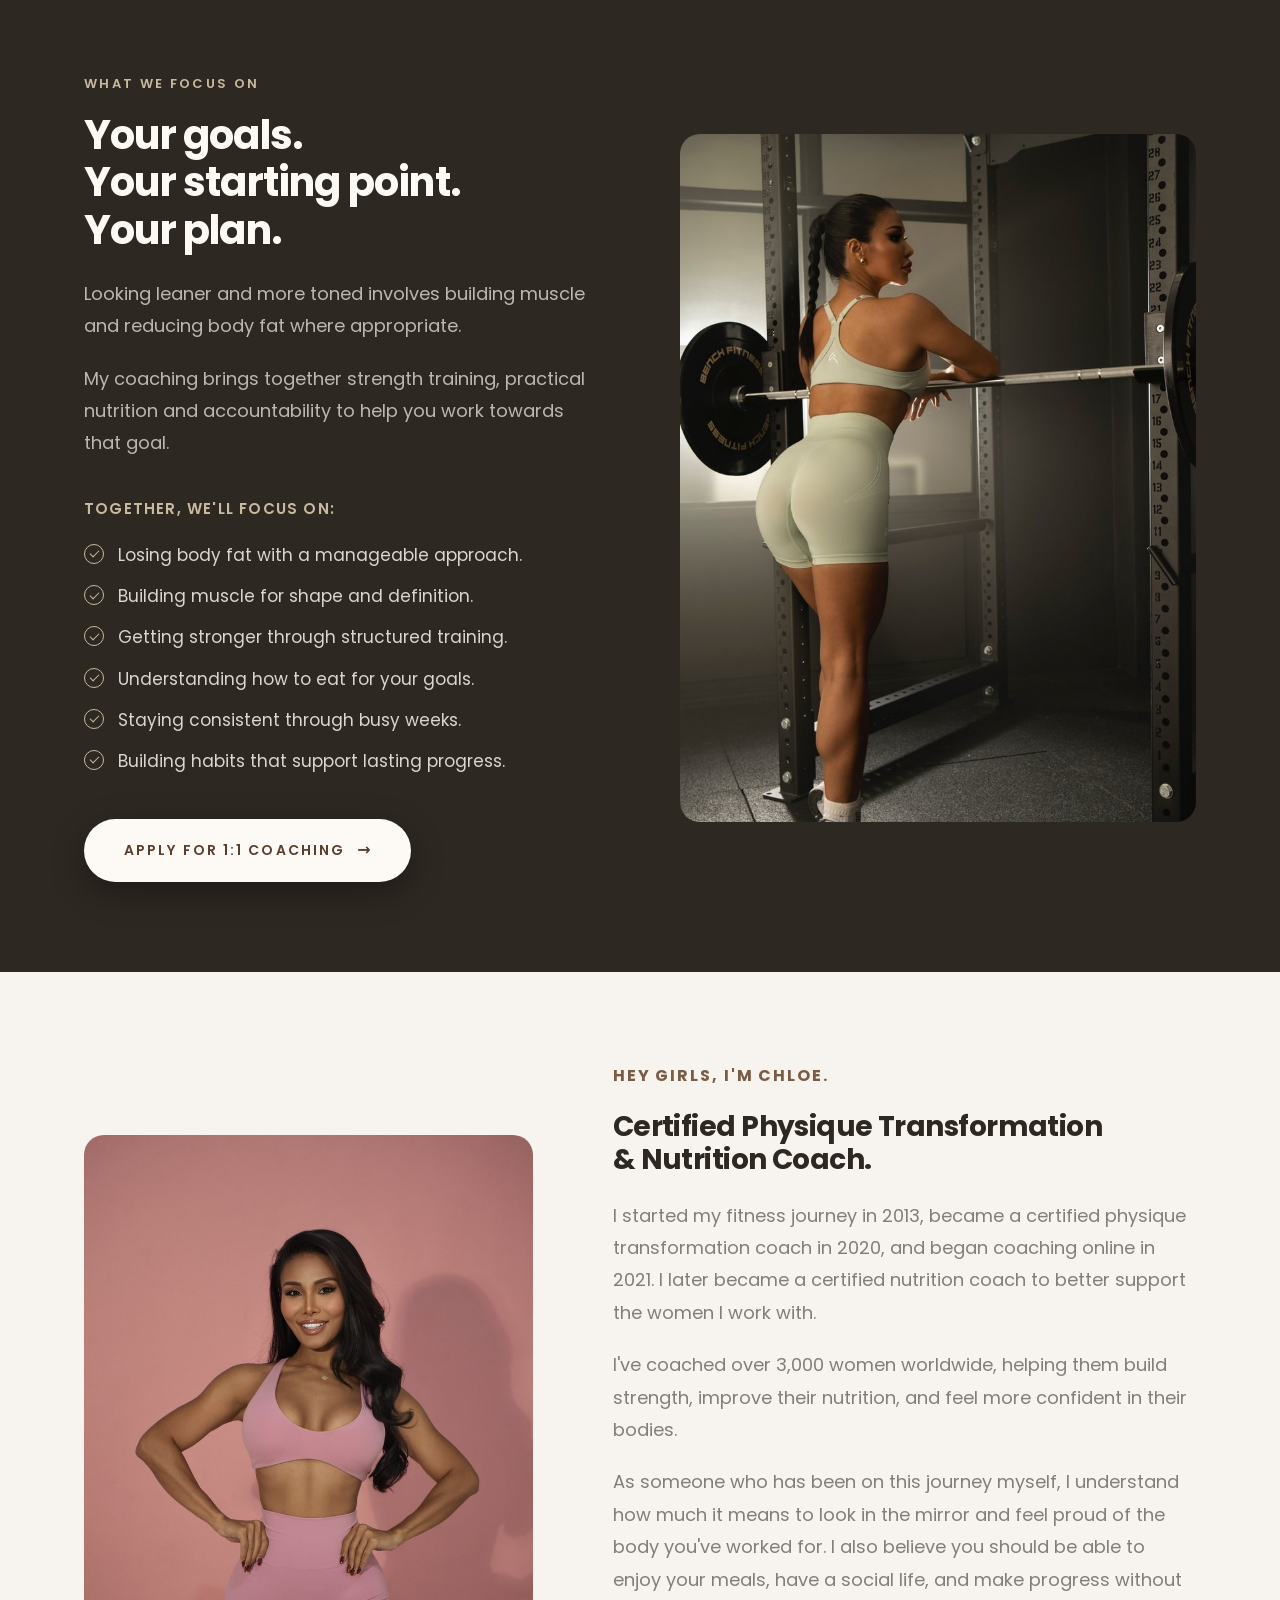
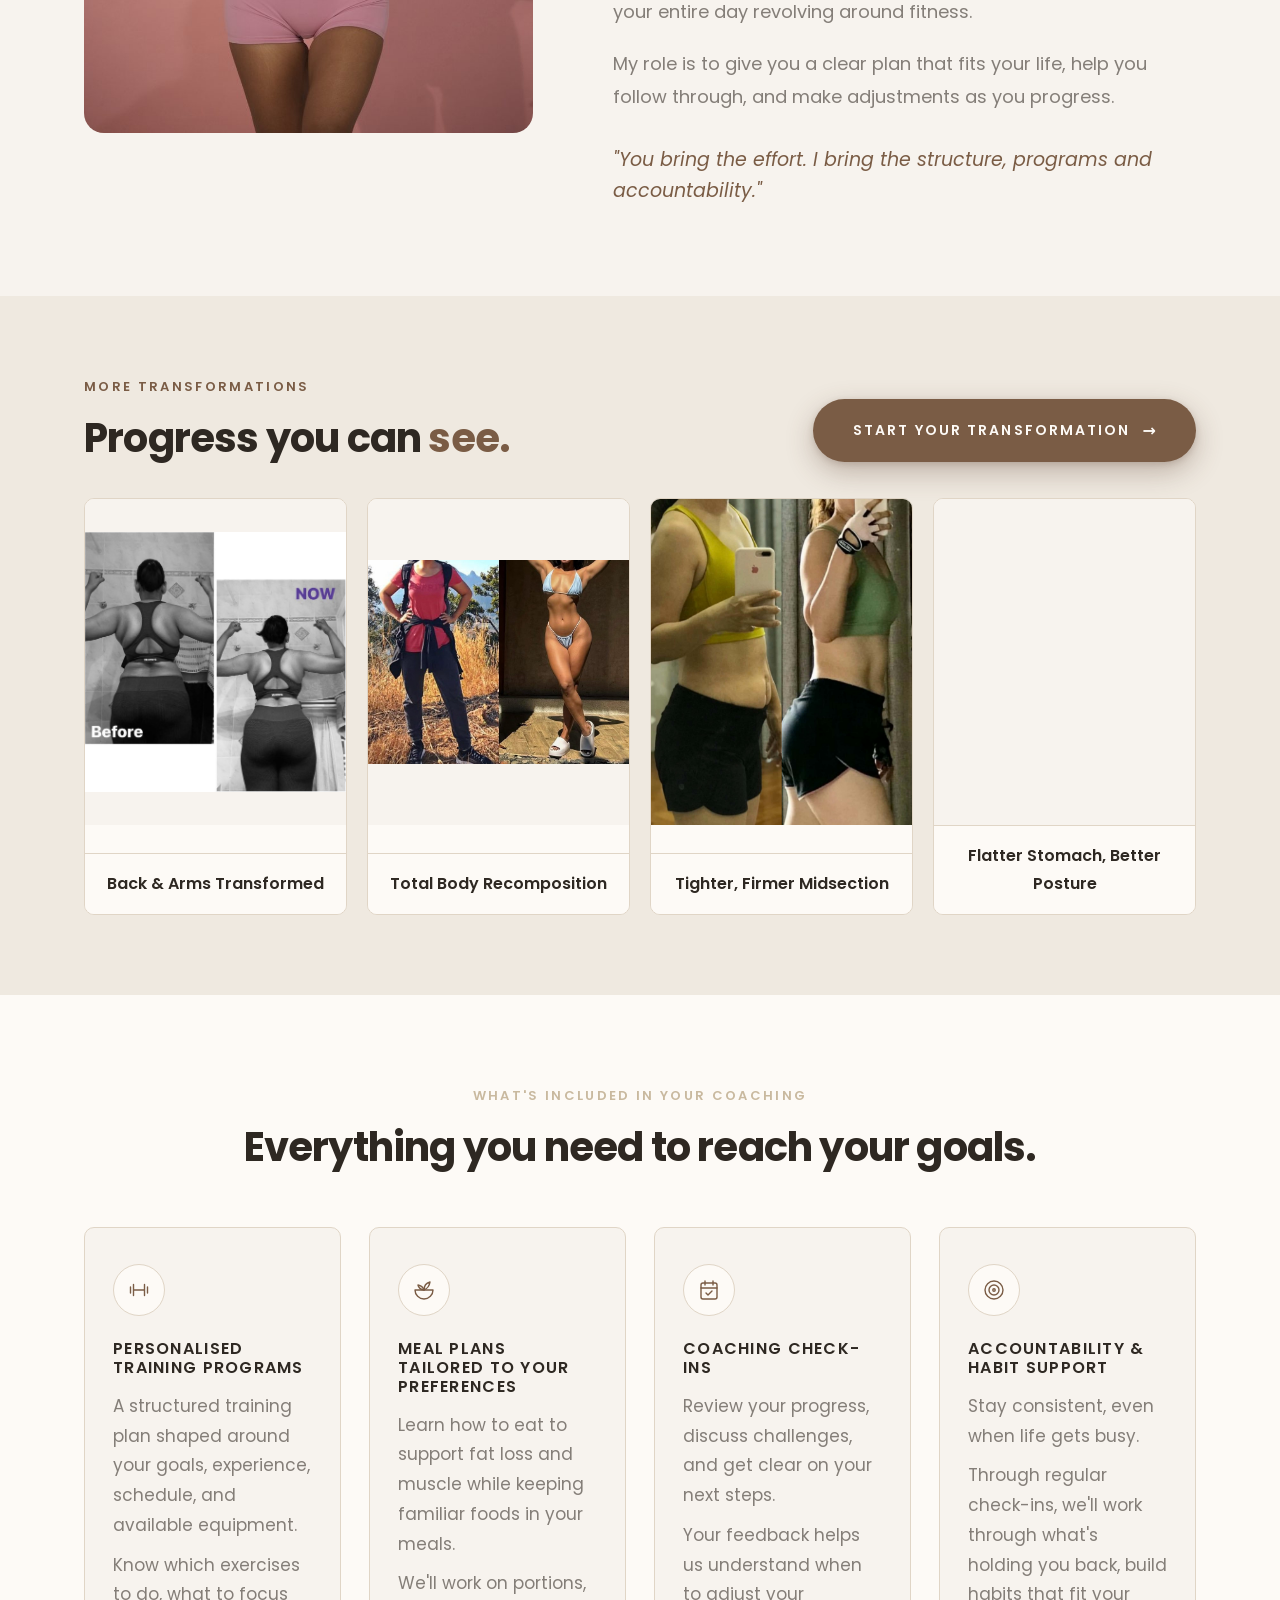
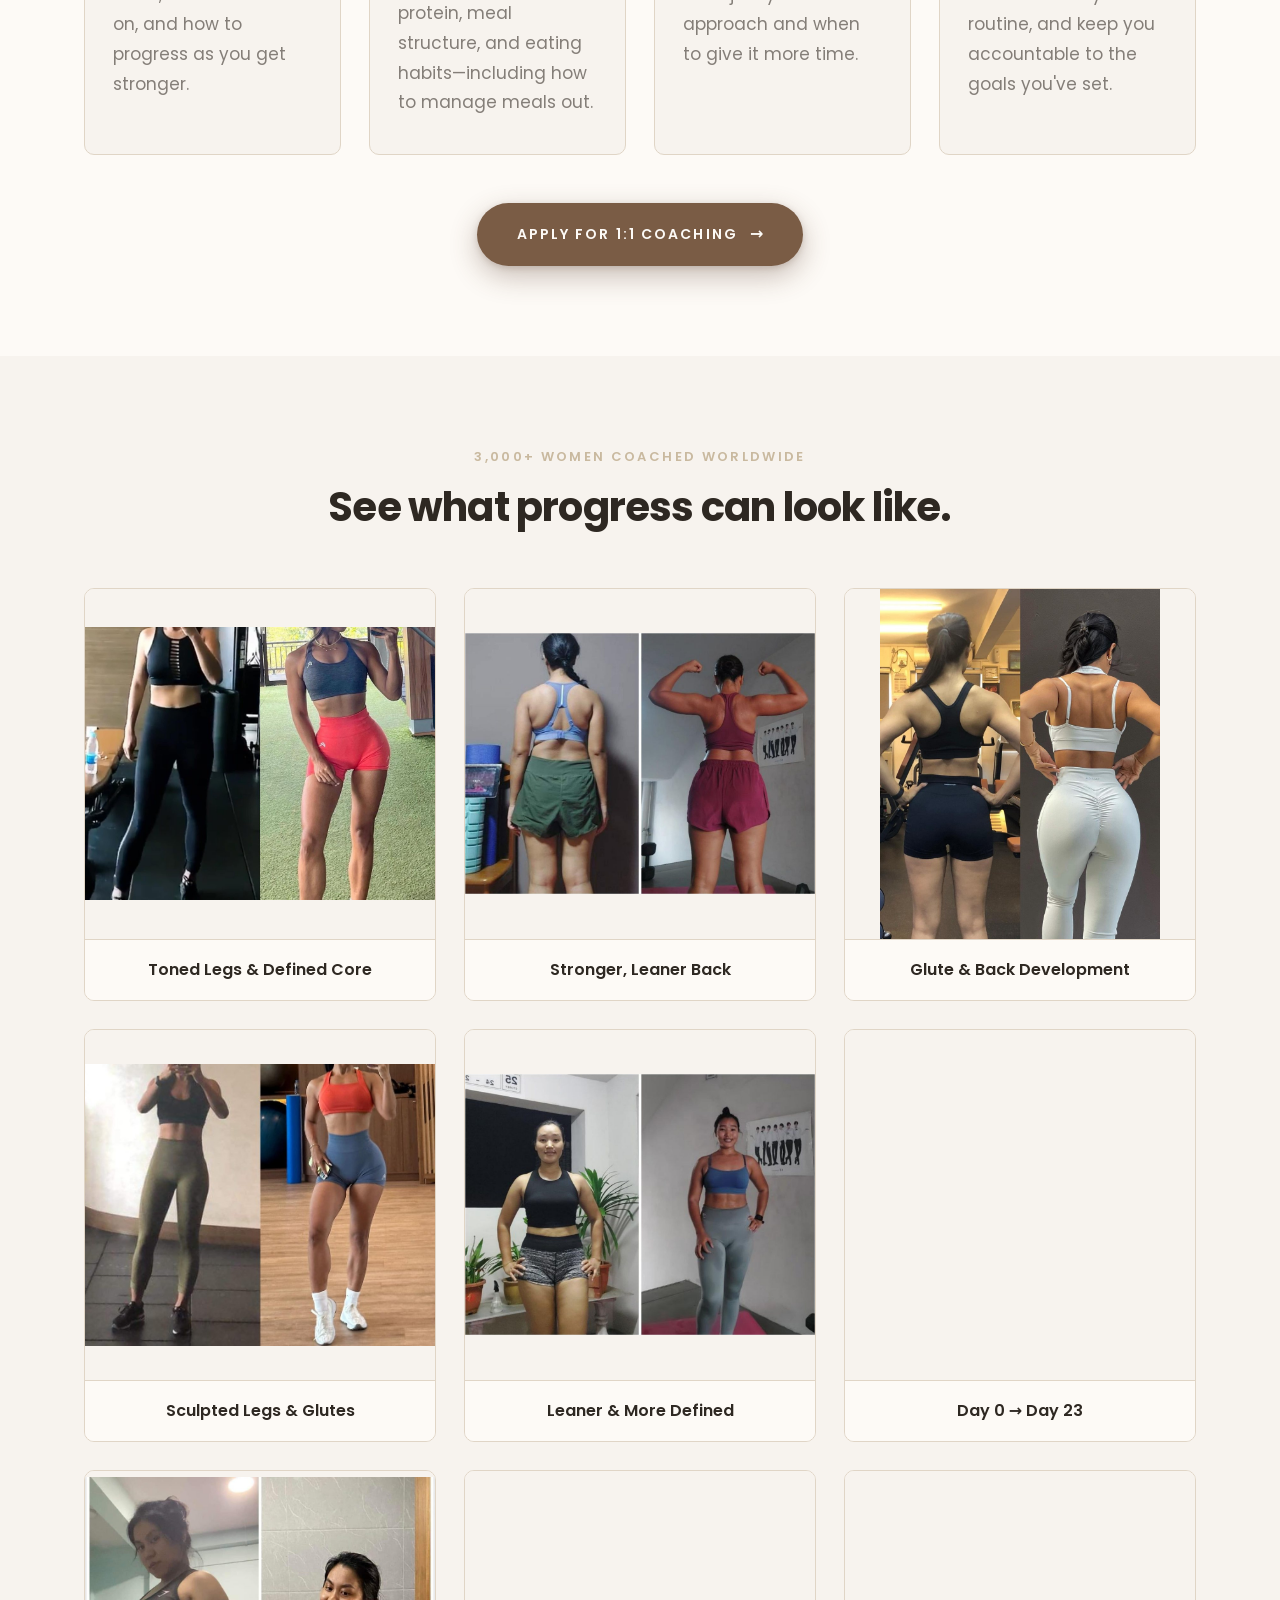
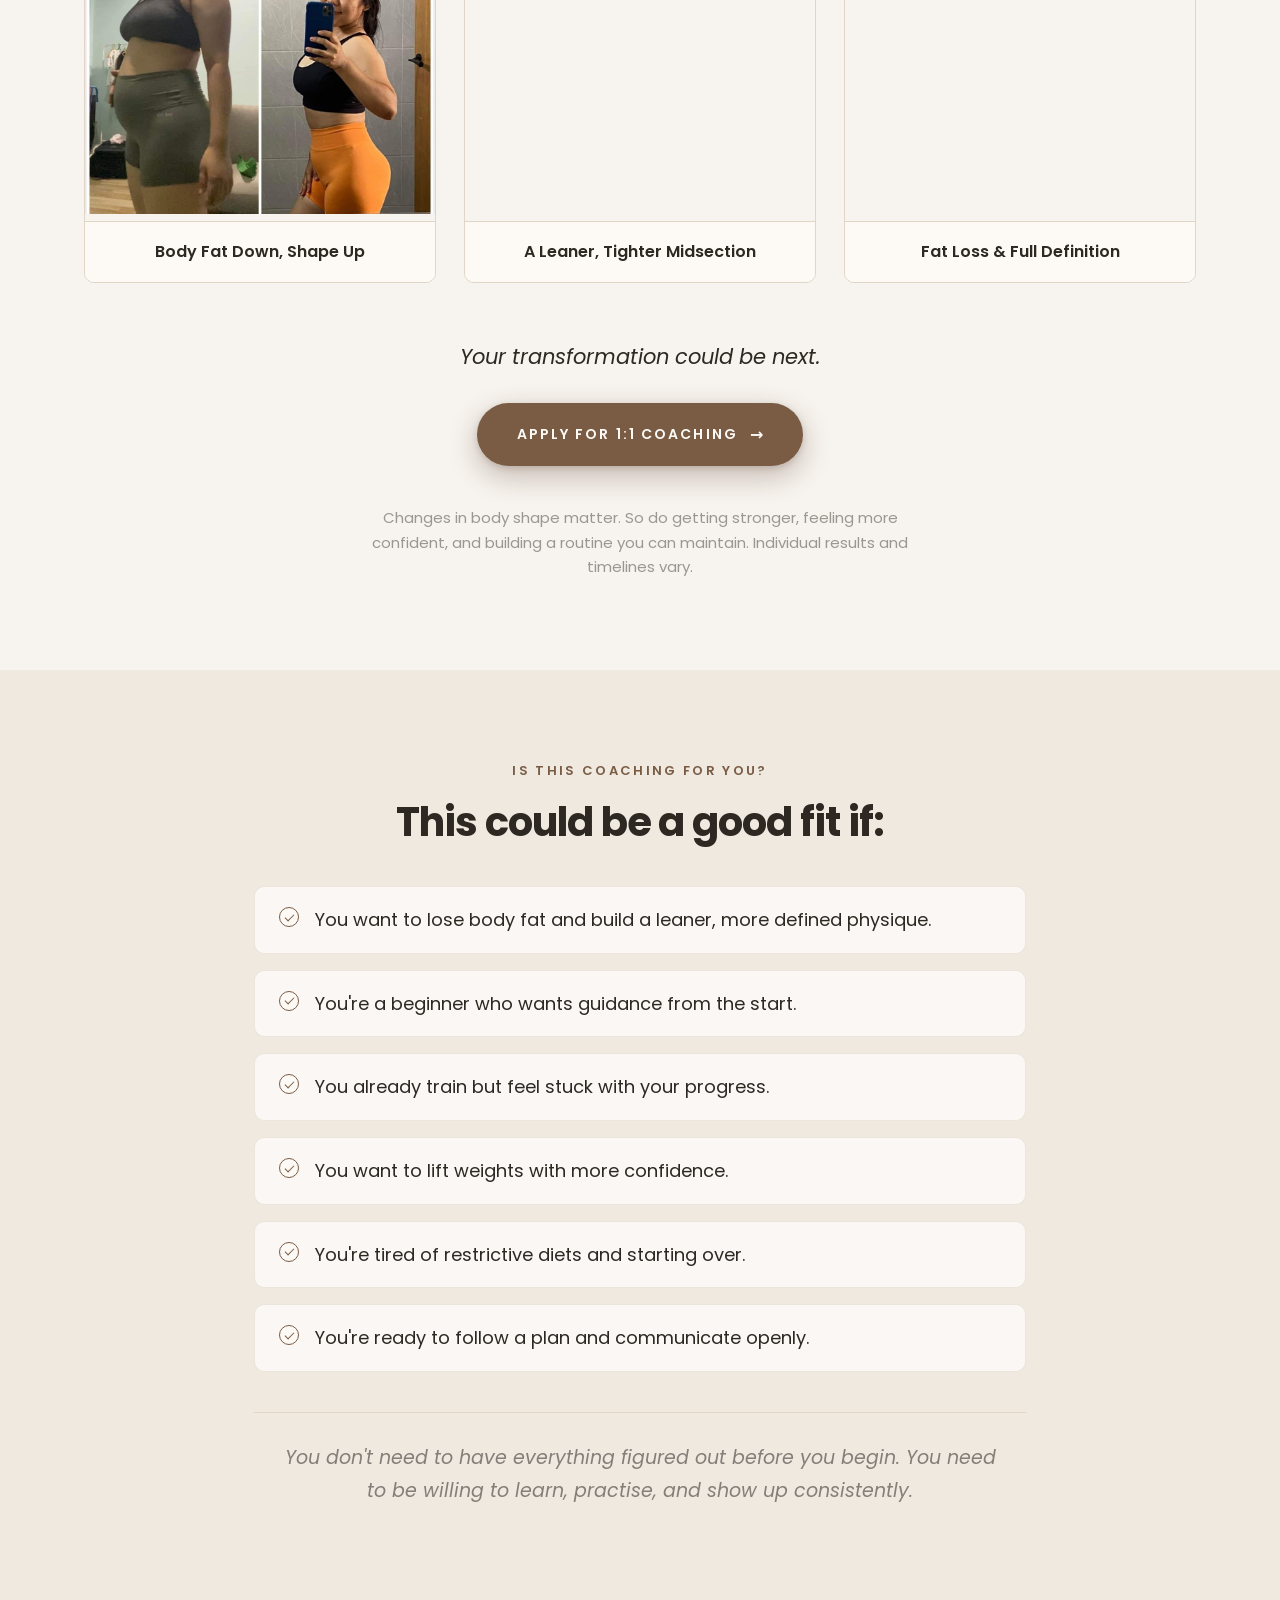
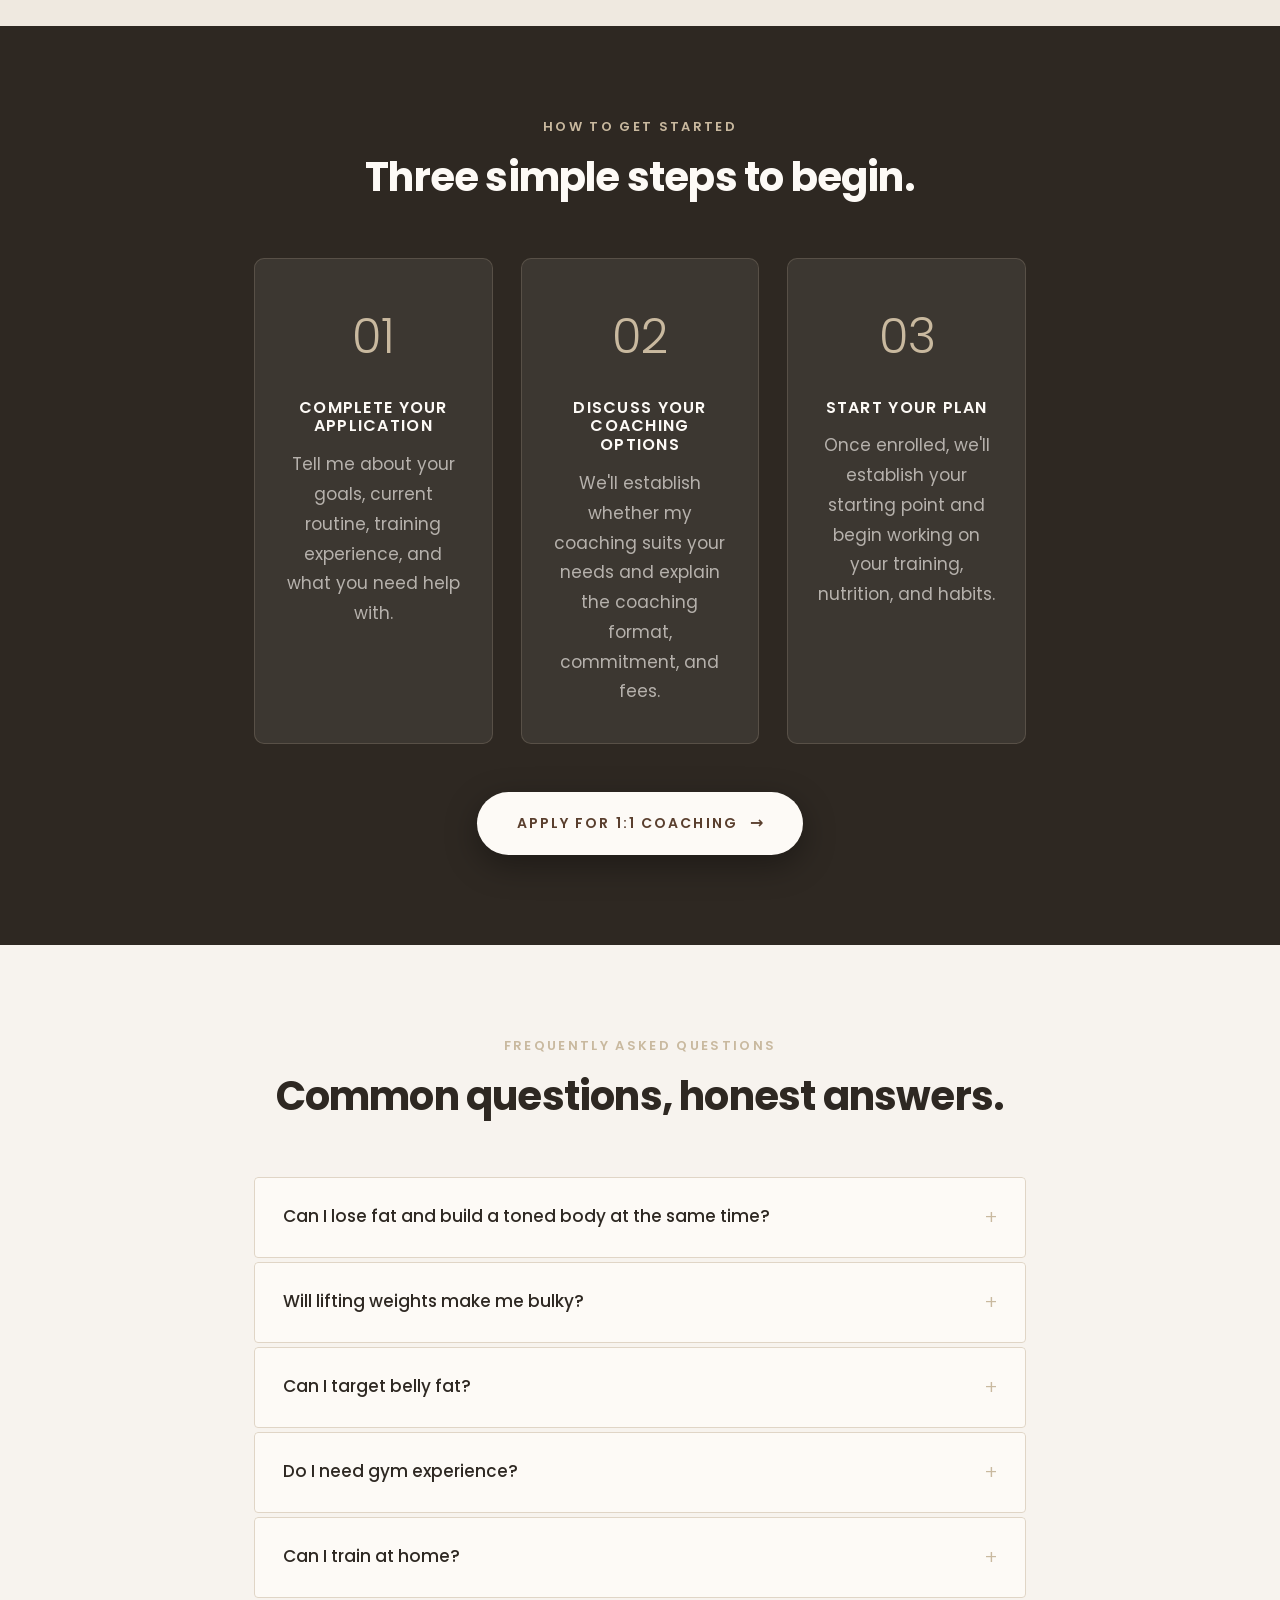
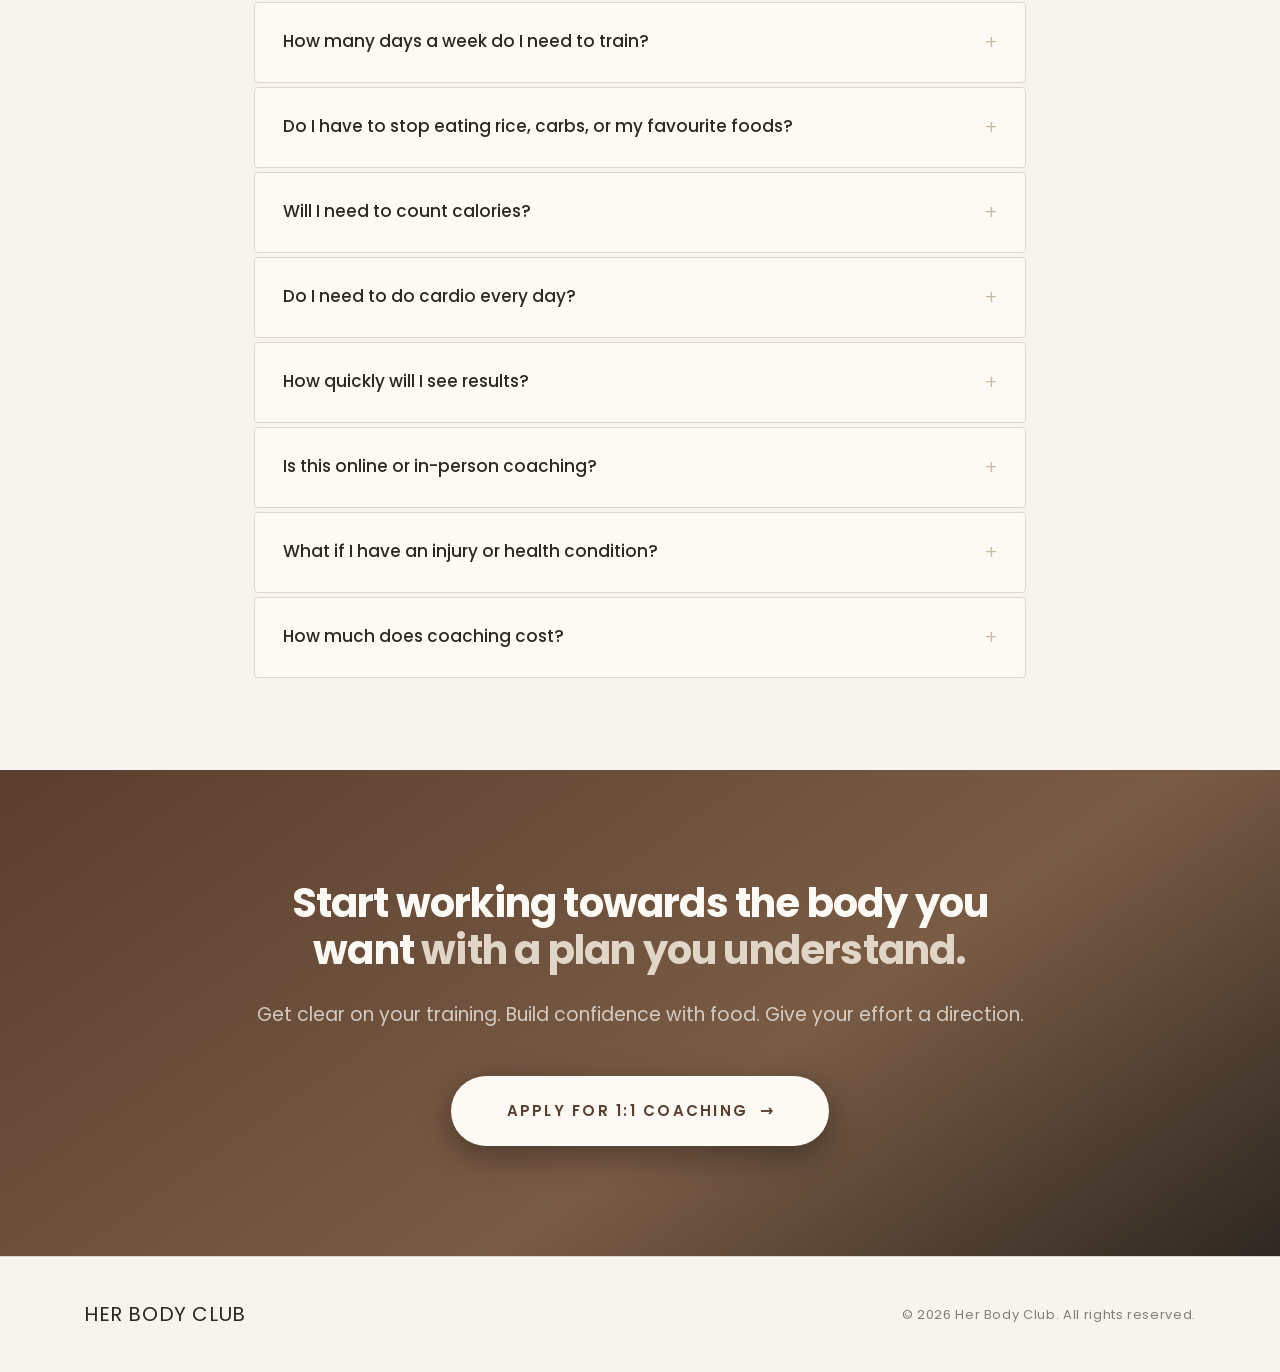
==== commit 0556d1a9: "vd_autoplay_fixed" ====
--- a/index.html
+++ b/index.html
@@ -70,14 +70,14 @@
         <div class="video-text">
           <span class="eyebrow">1:1 Online Fitness Coaching for Women</span>
           <h2 class="section-title">See how we'll work towards <em>your transformation.</em></h2>
-          <p class="section-body">Watch Chloe explain how your training, nutrition and personal accountability come
+          <p class="section-body">Watch your coach explain how your training, nutrition and personal accountability come
             together, and find out if Her Body Club is right for you.</p>
           <p class="section-body video-credential">Learn from a coach with <strong>10+ years of fitness
             experience</strong> who has coached <strong>over 3,000 women worldwide</strong>.</p>
           <a href="apply.html" class="btn btn-primary">Apply for 1:1 Coaching</a>
         </div>
         <figure class="video-frame" id="coachingVideo">
-          <video controls playsinline preload="metadata">
+          <video controls autoplay muted playsinline preload="auto">
             <source src="videos/intro.mp4" type="video/mp4">
           </video>
         </figure>
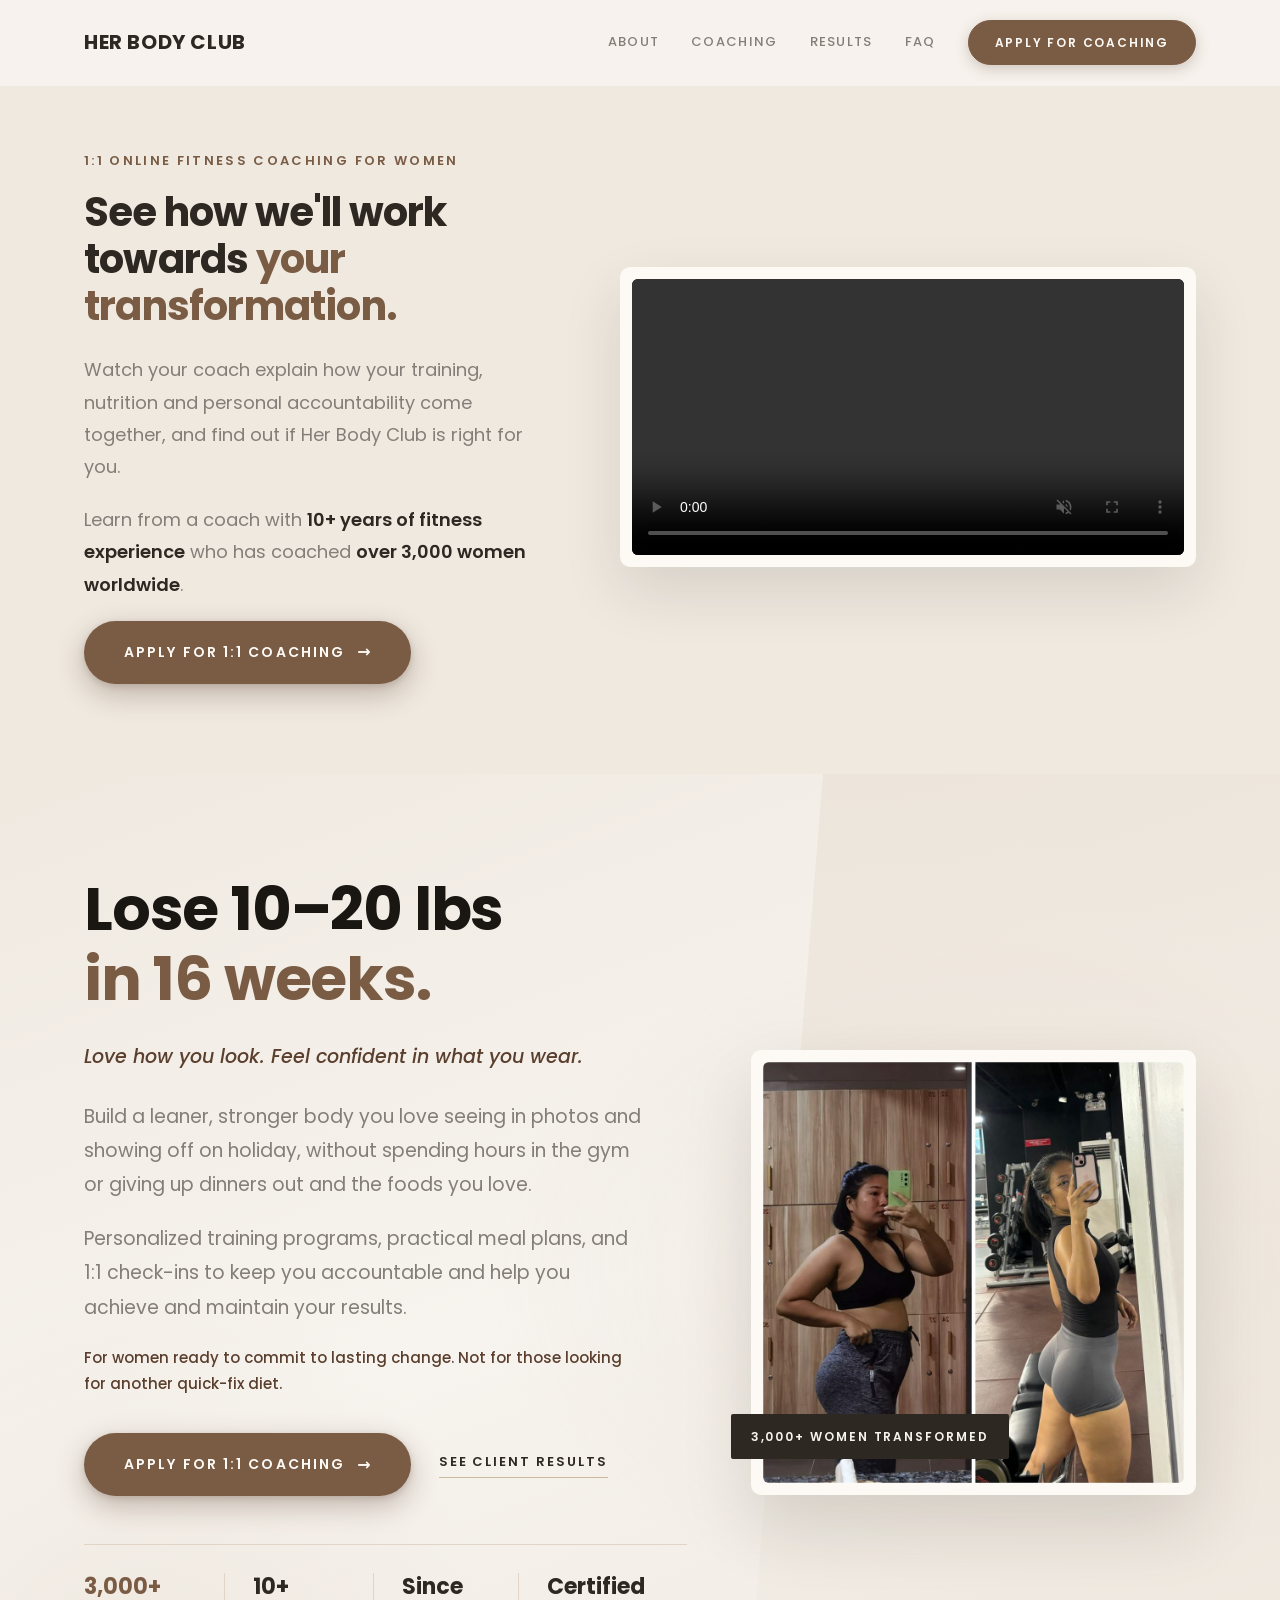
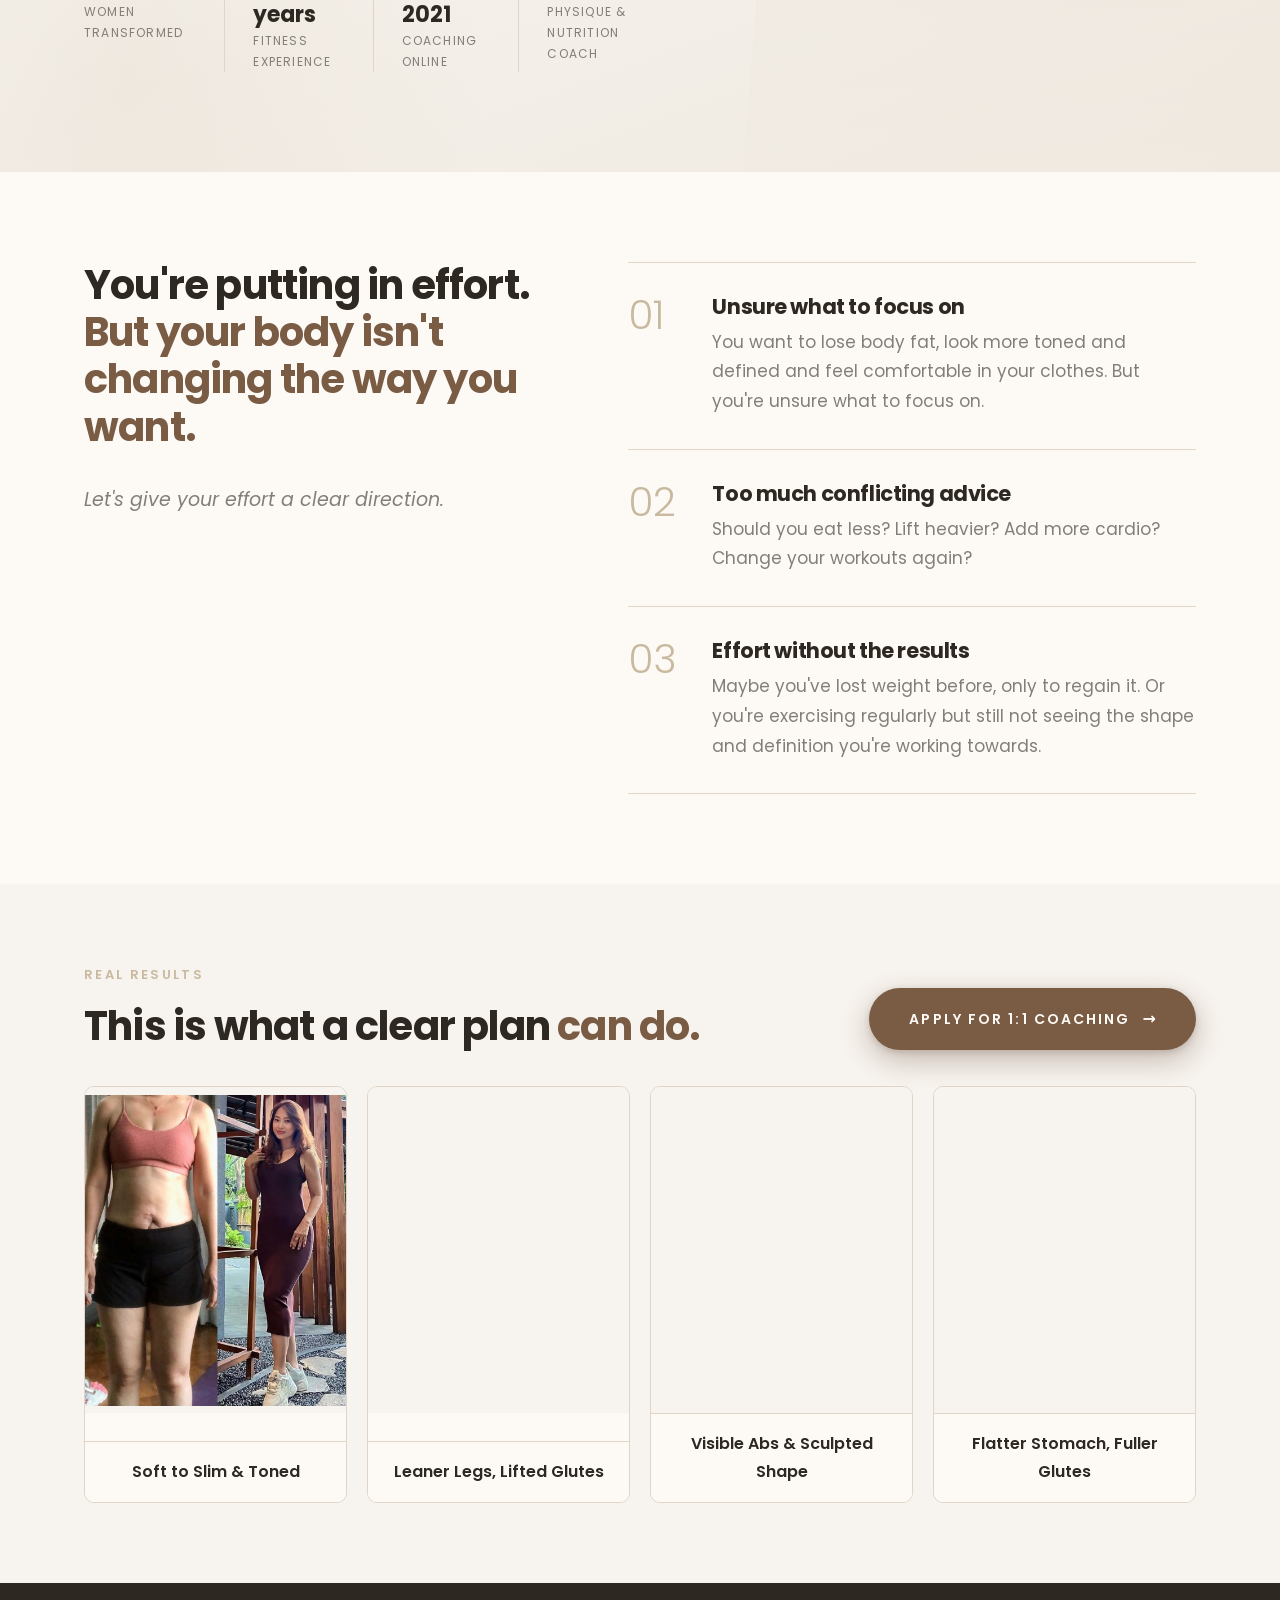
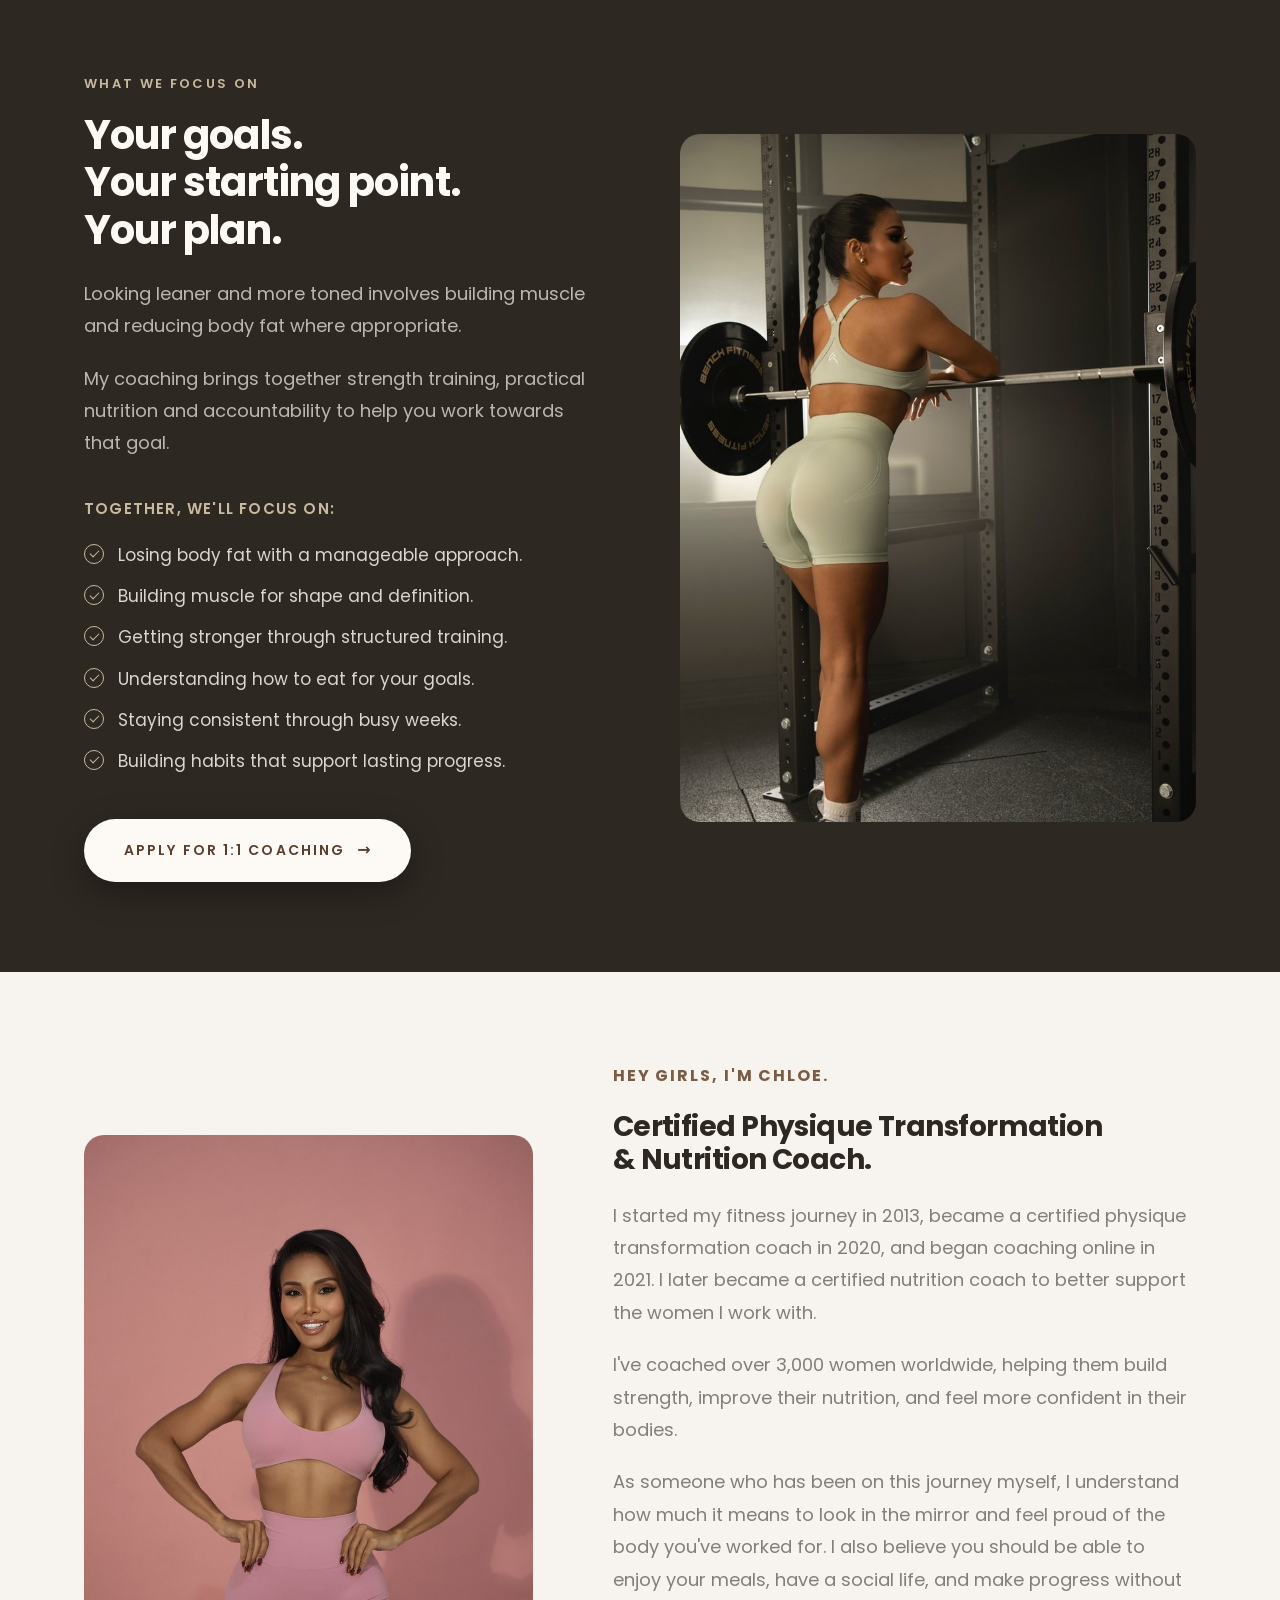
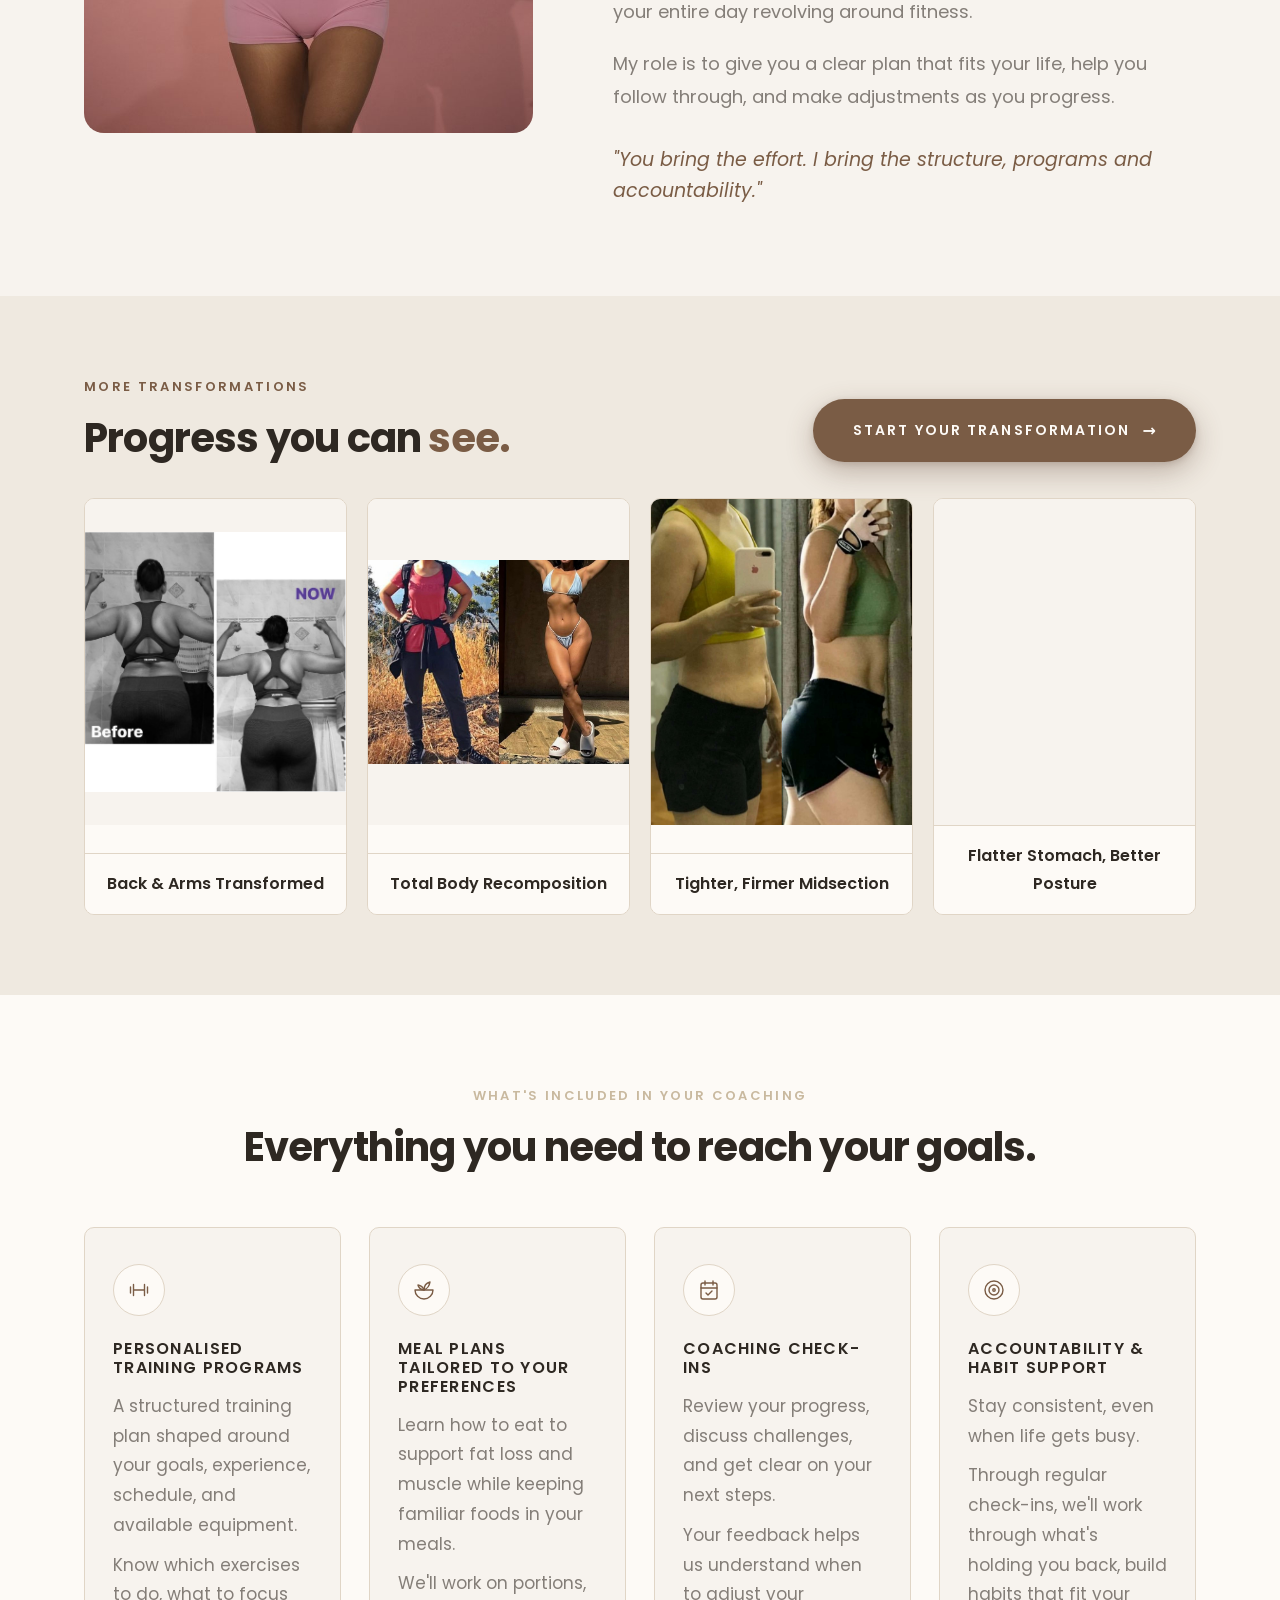
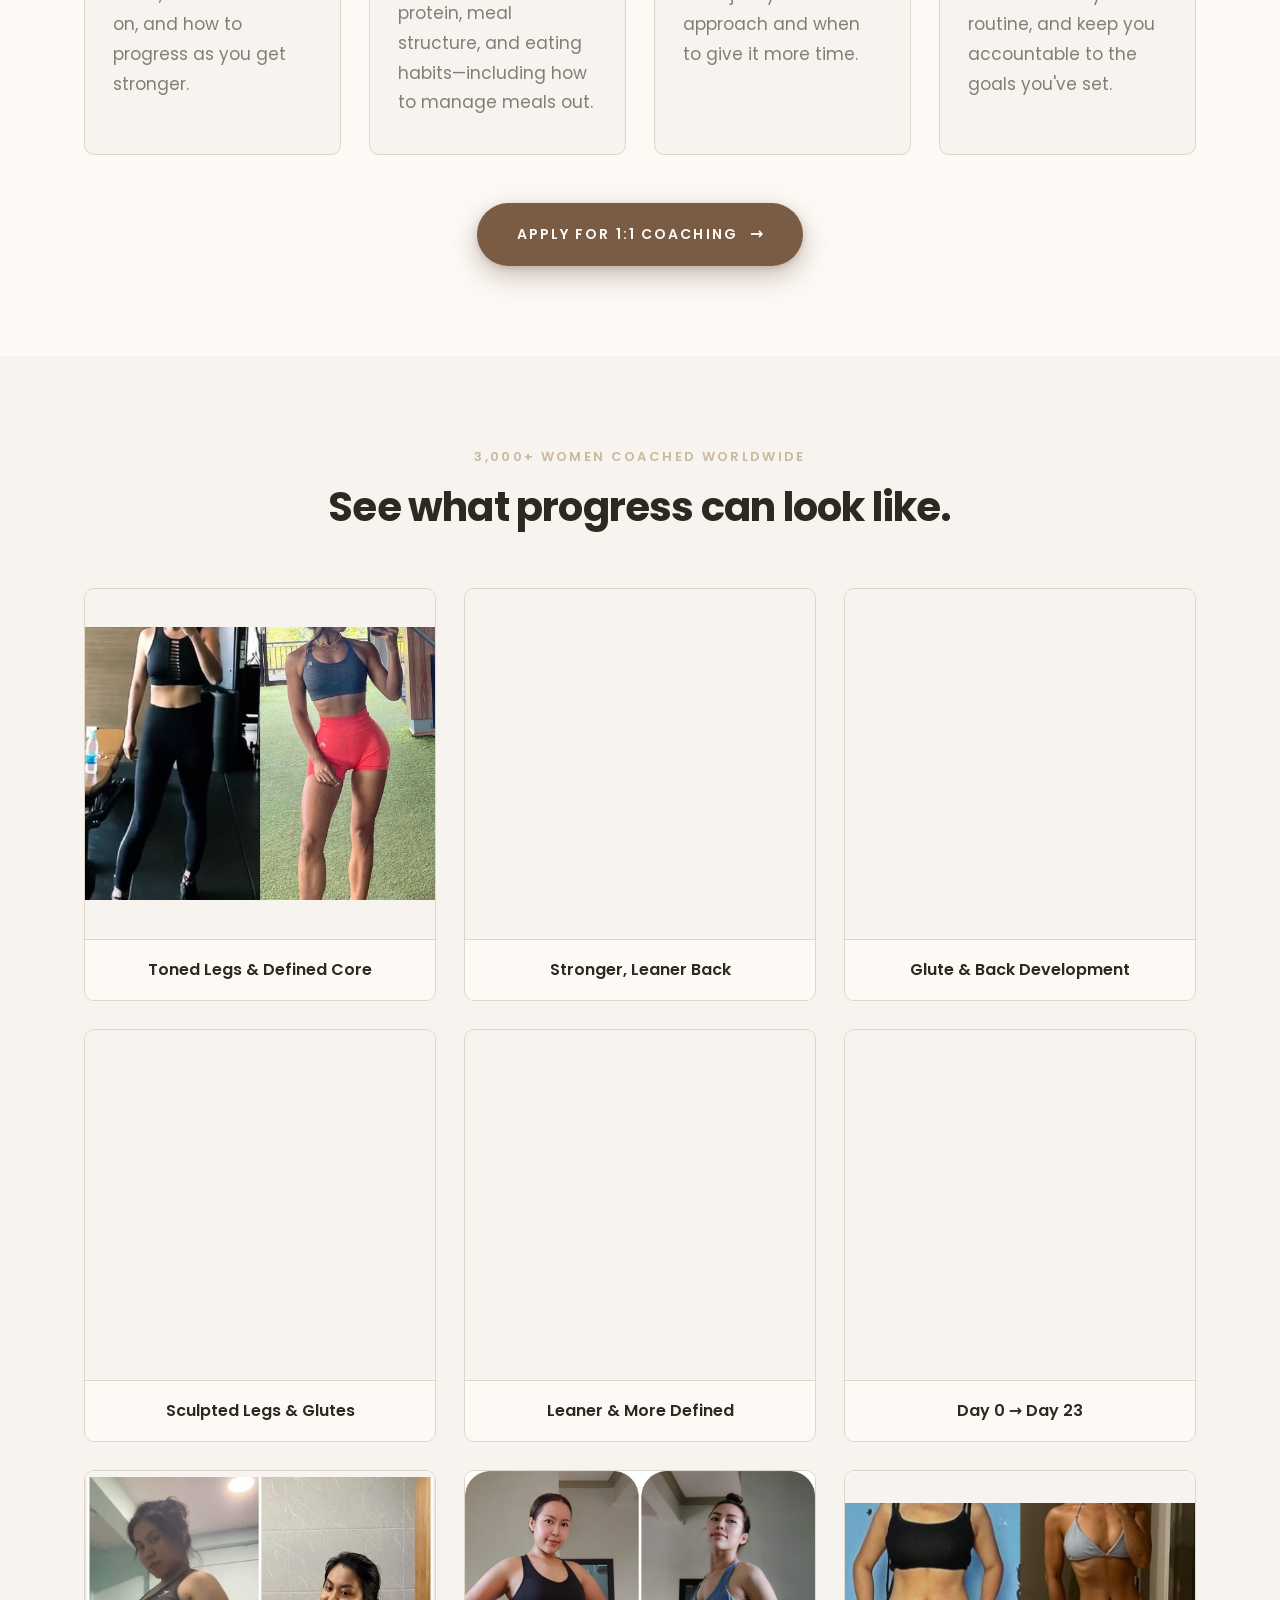
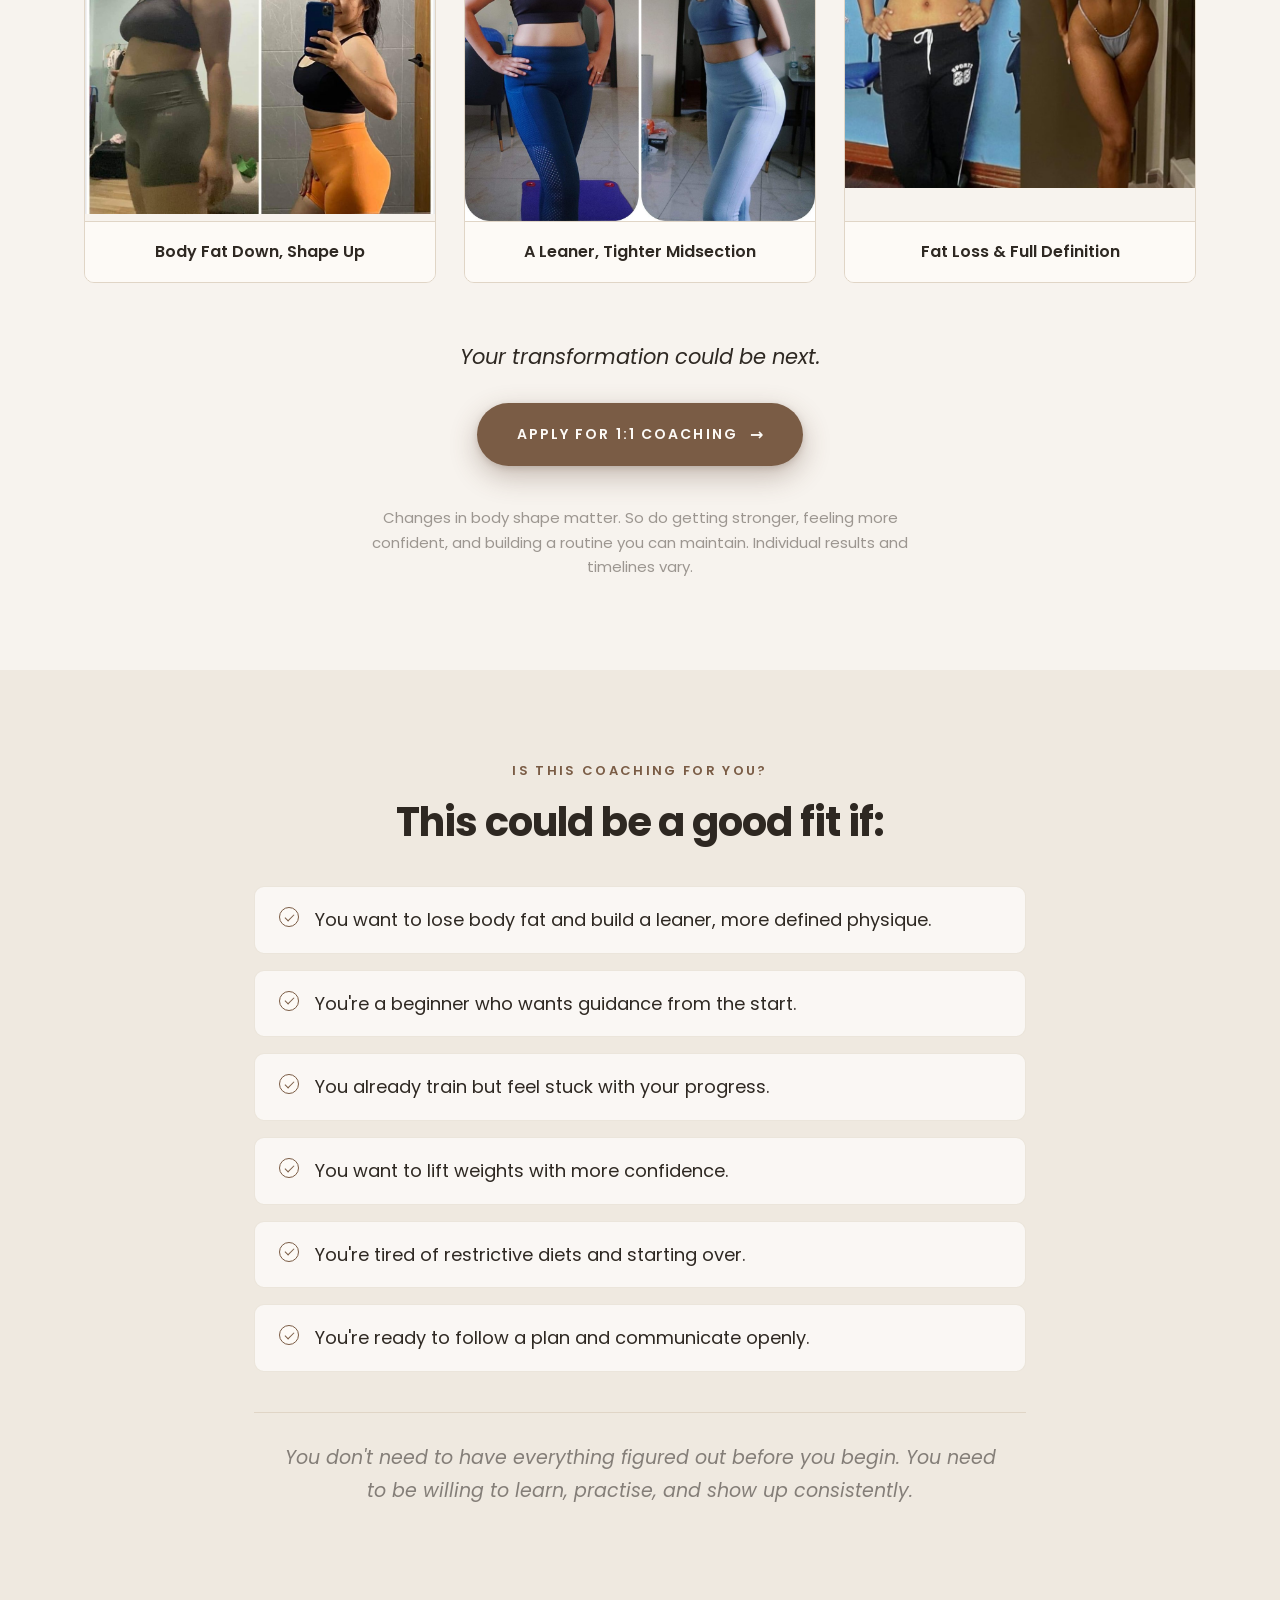
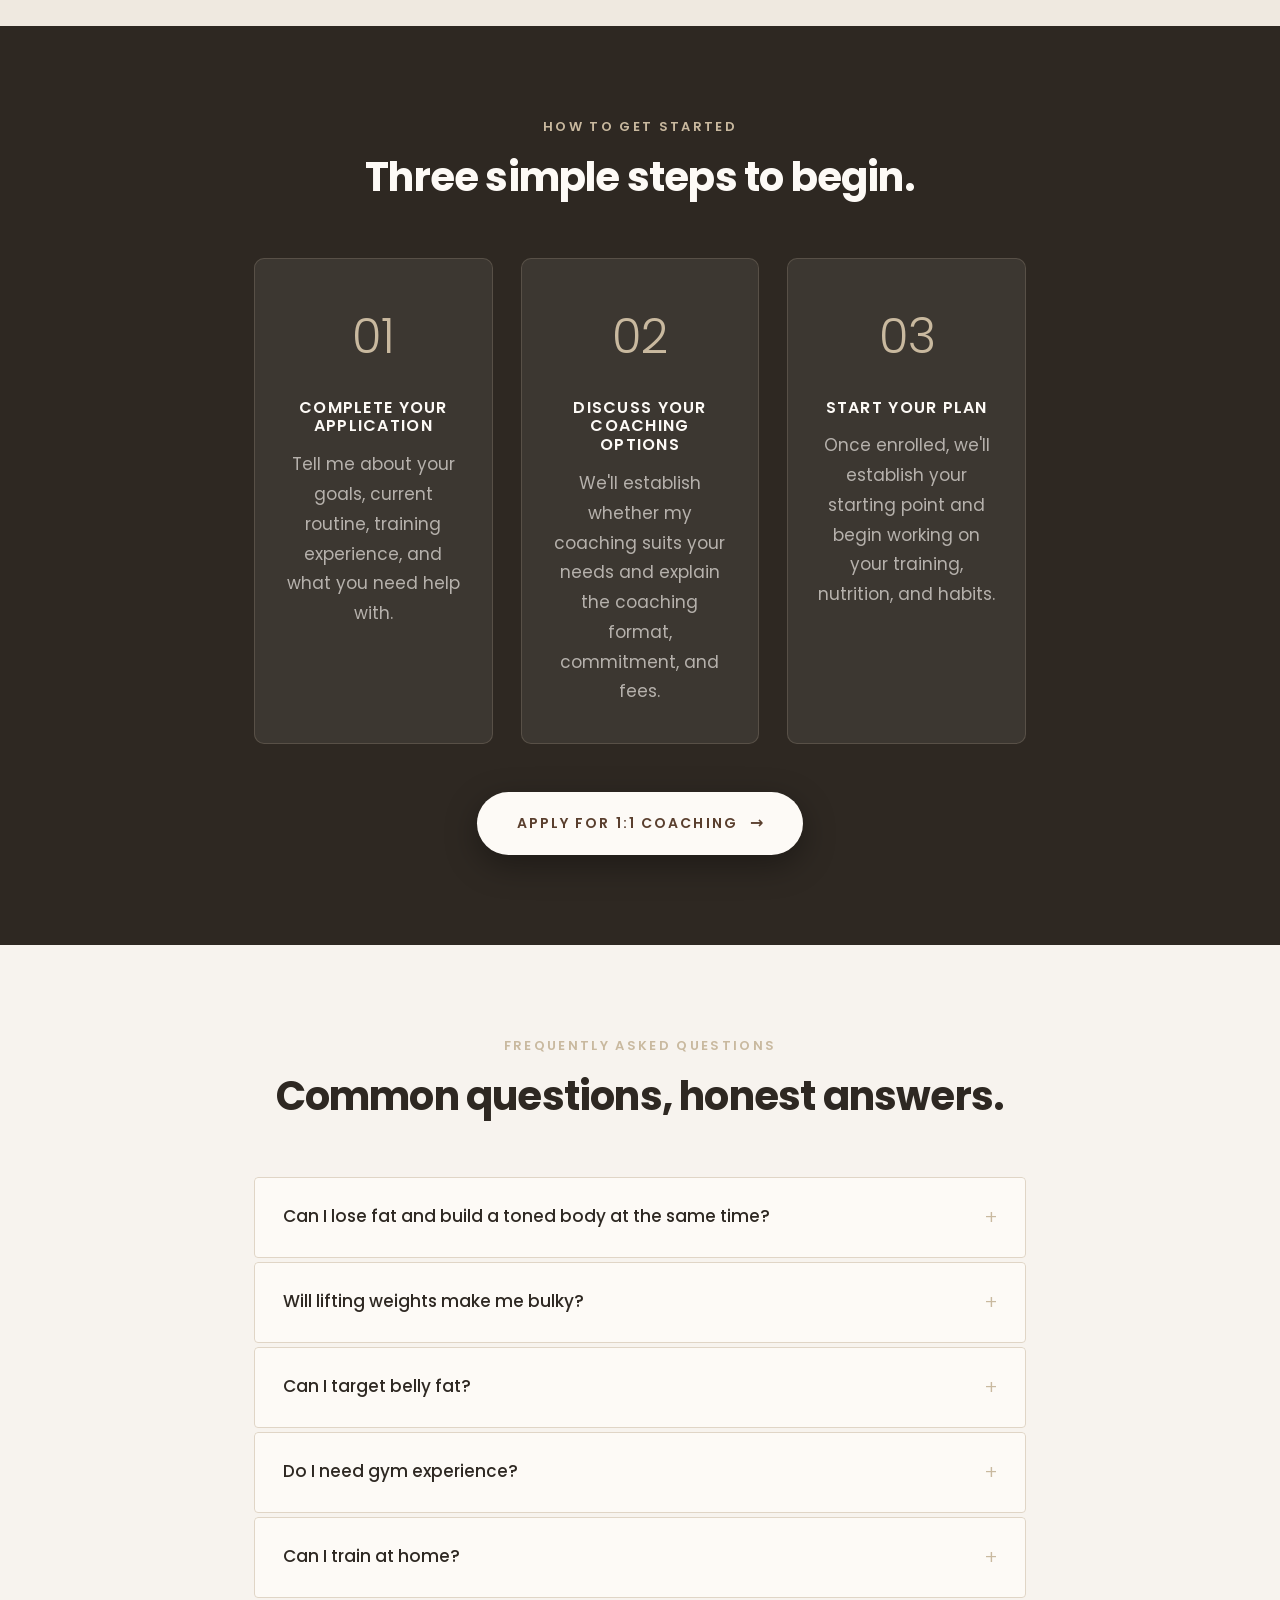
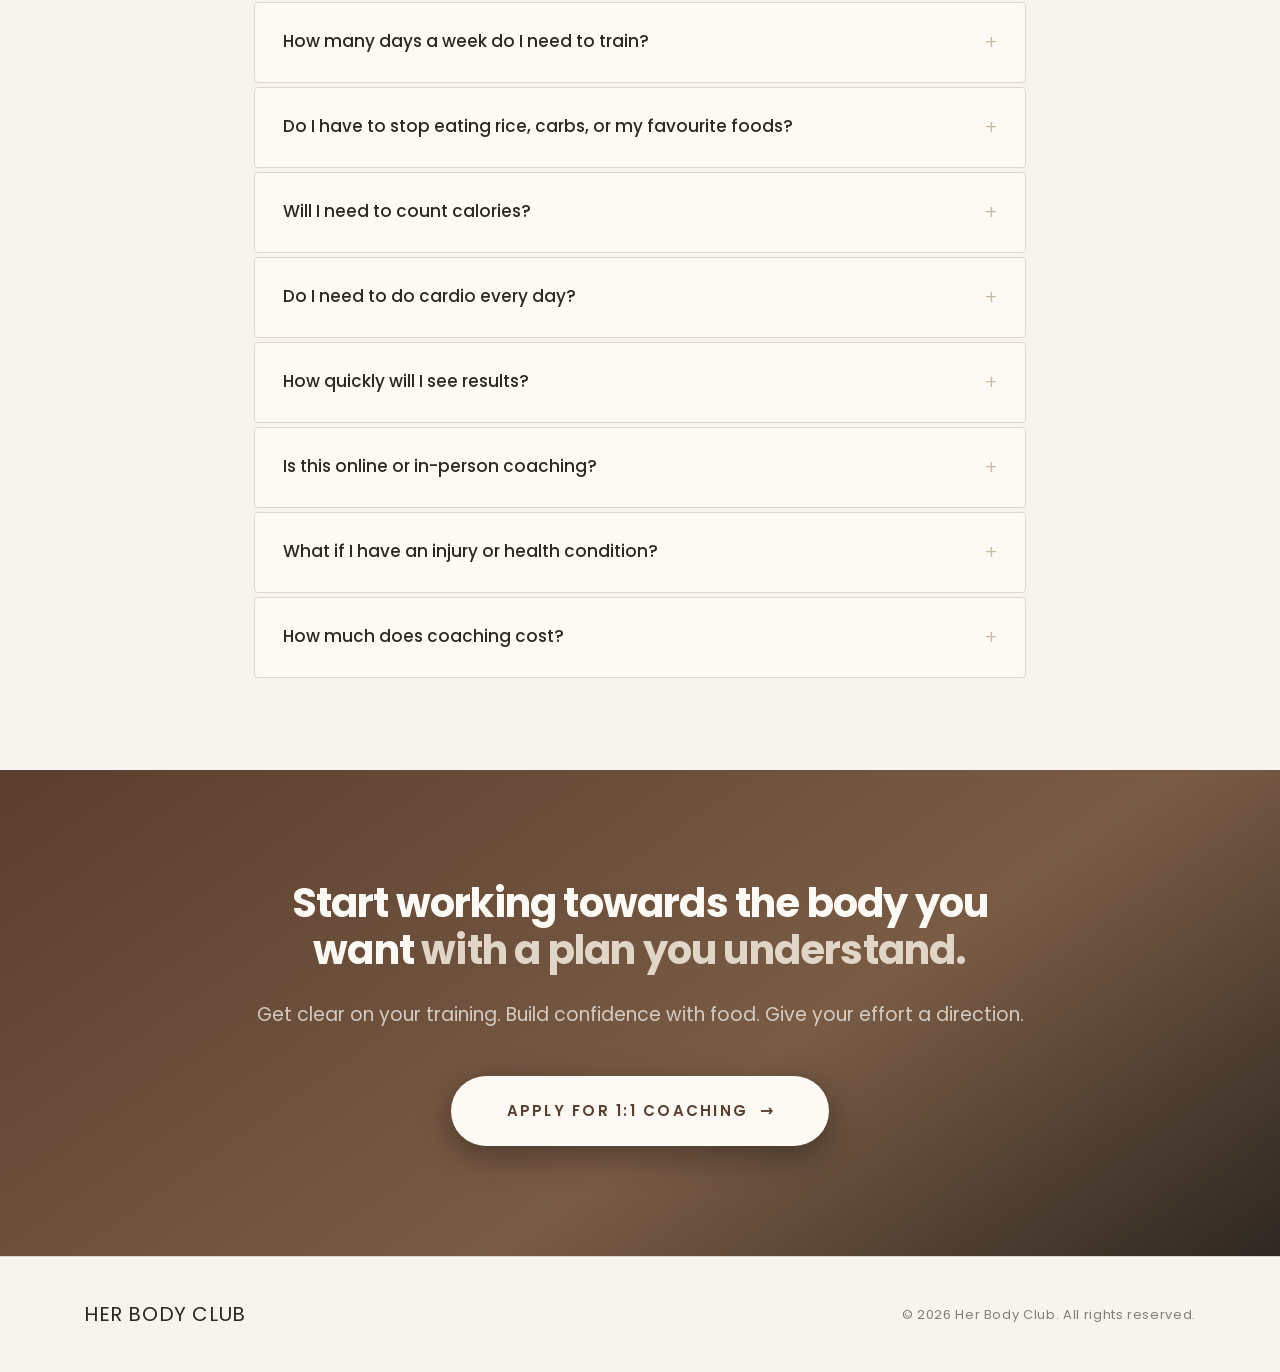
==== commit e722a2b6: "fixed1" ====
--- a/index.html
+++ b/index.html
@@ -535,7 +535,7 @@
 
         <details class="faq-item">
           <summary>How much does coaching cost?</summary>
-          <p>The available coaching options, duration, fees, and payment terms will be explained before you enrol.
+          <p>The available coaching options, duration, fees, and payment terms will be explained before you enroll.
             Complete the application to discuss your needs.</p>
         </details>
 
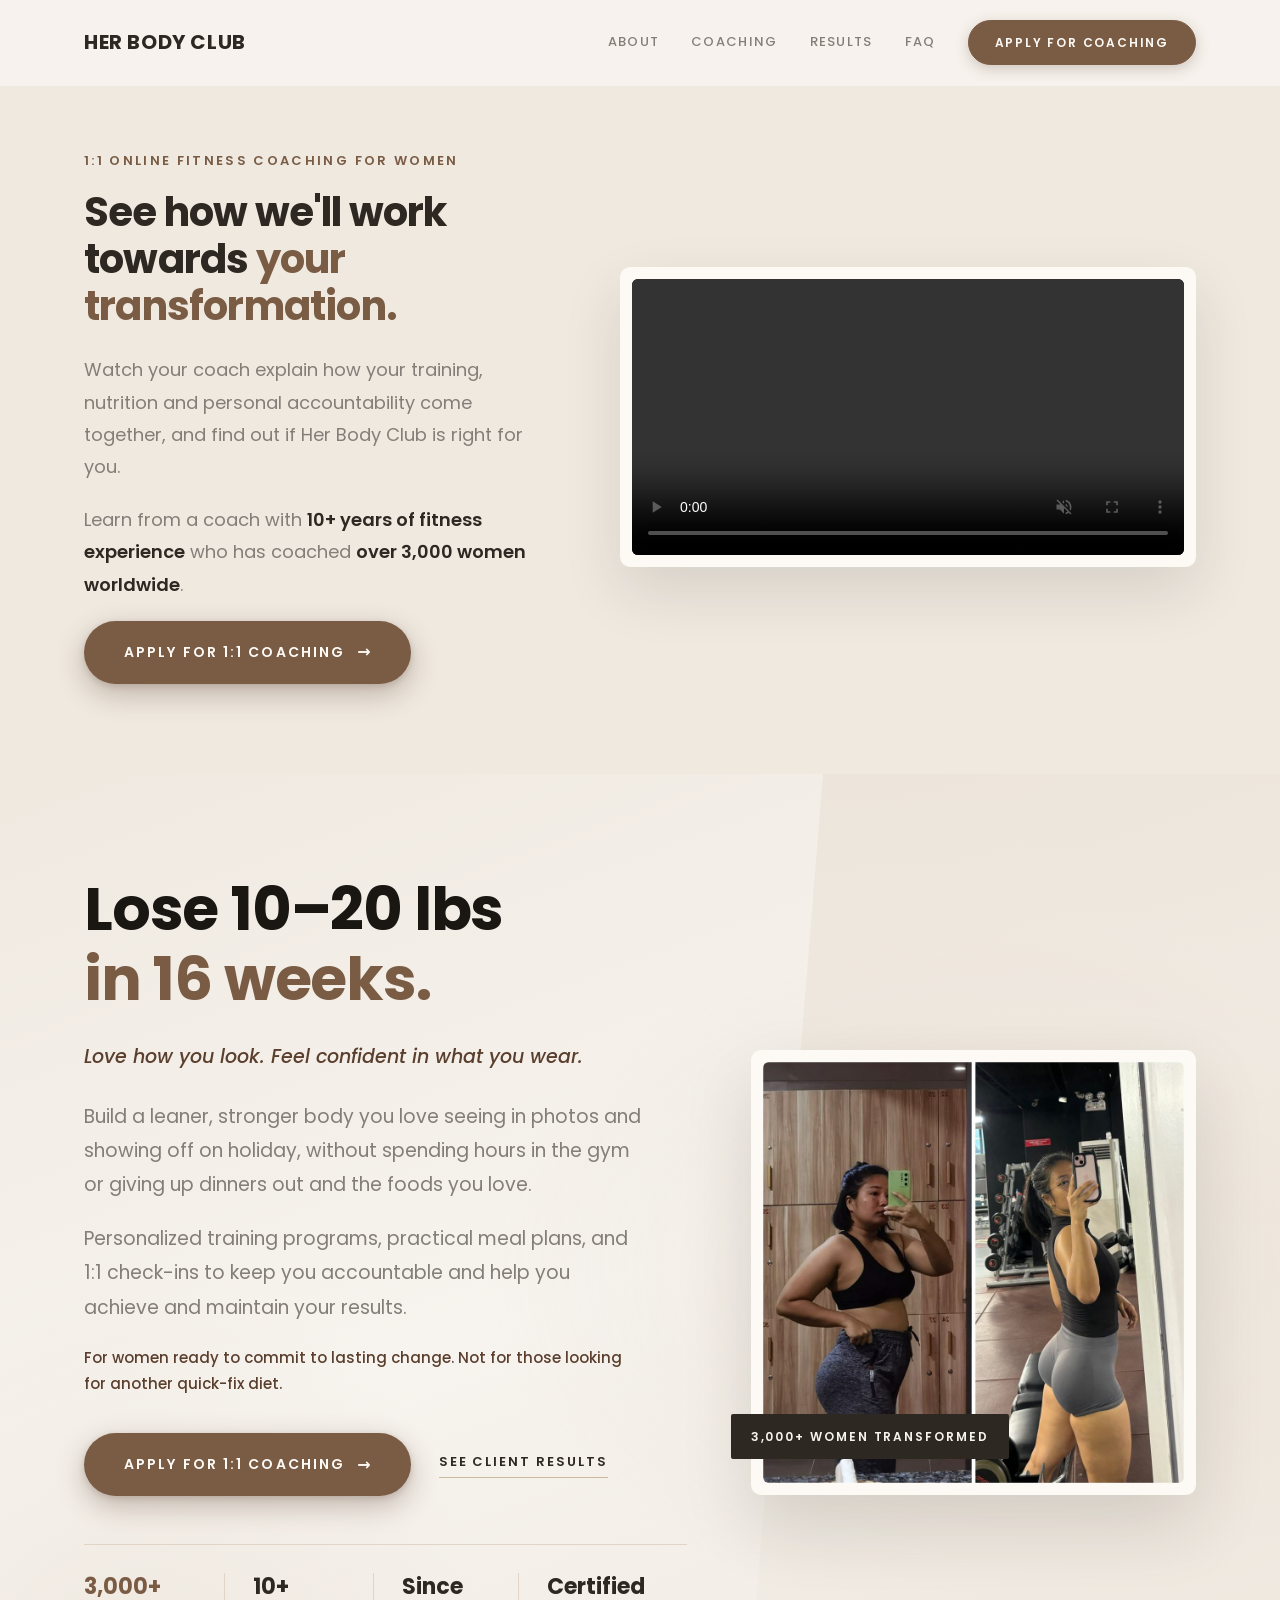
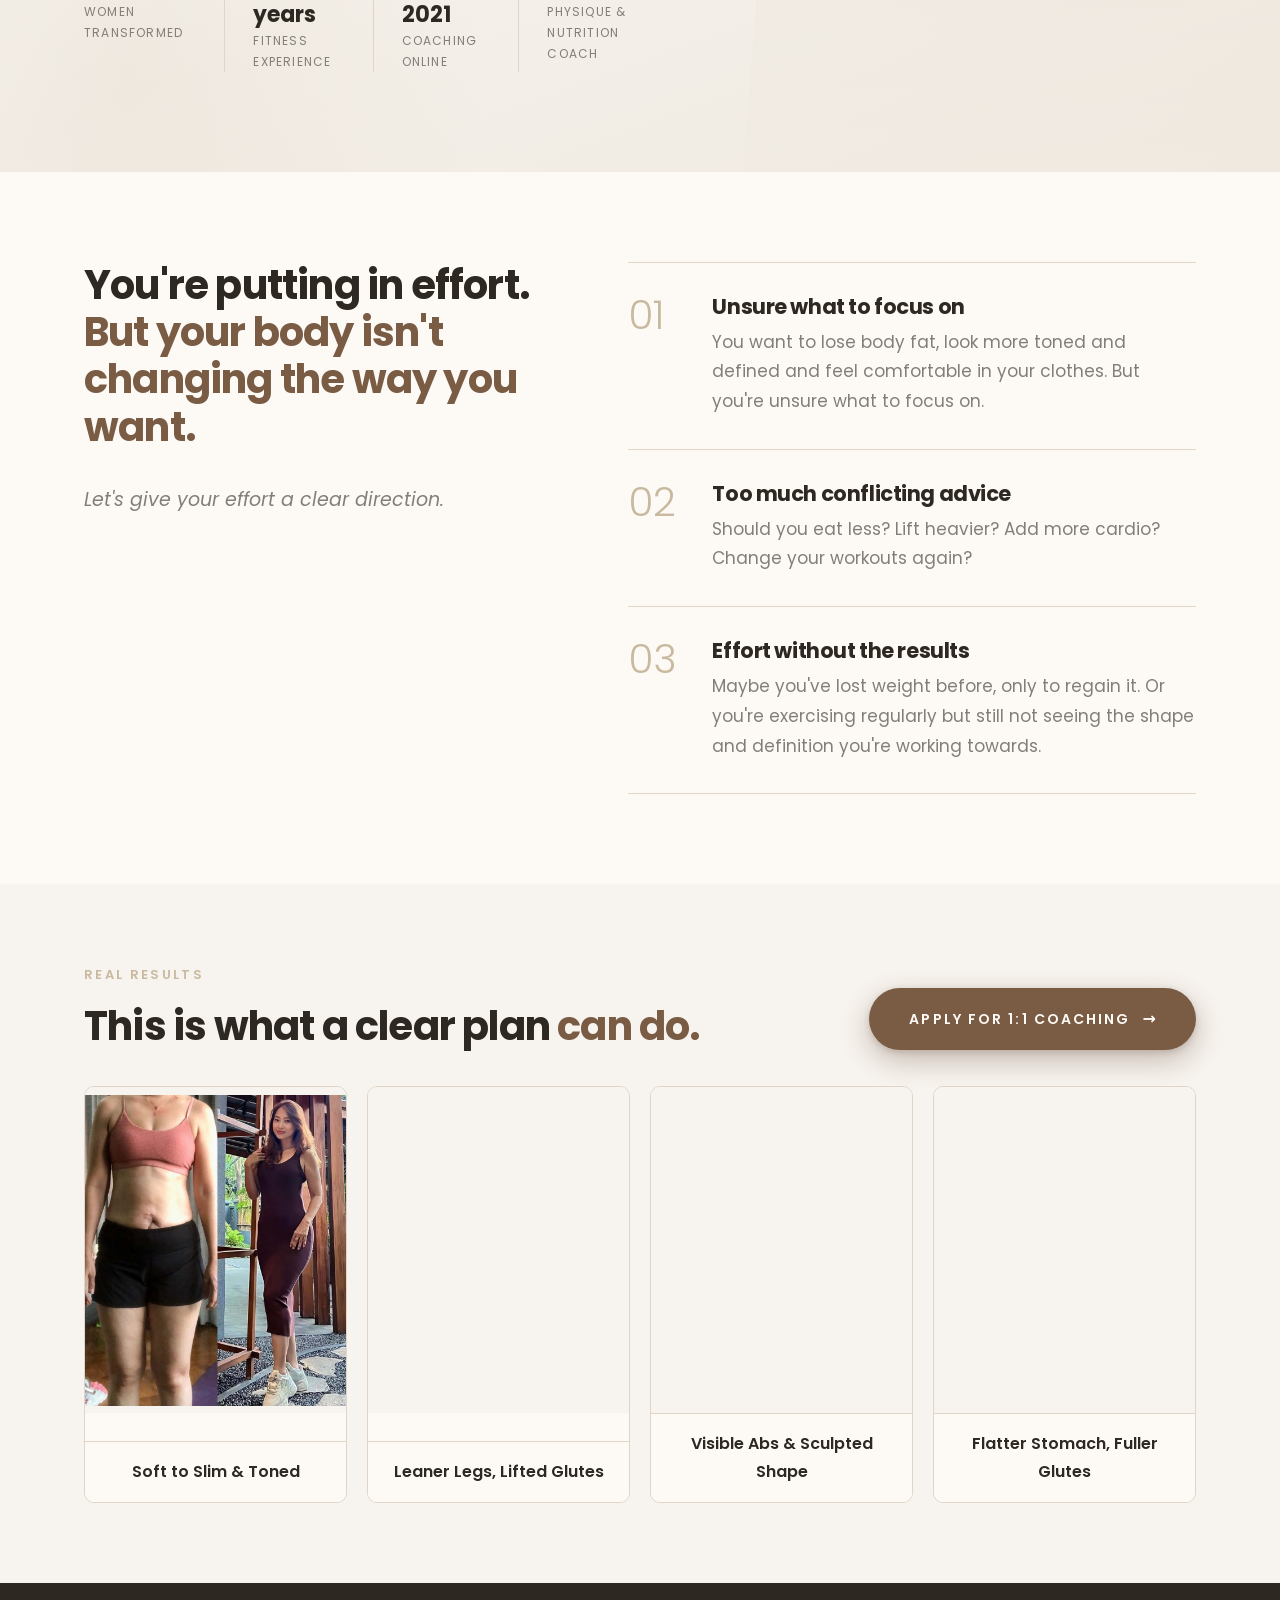
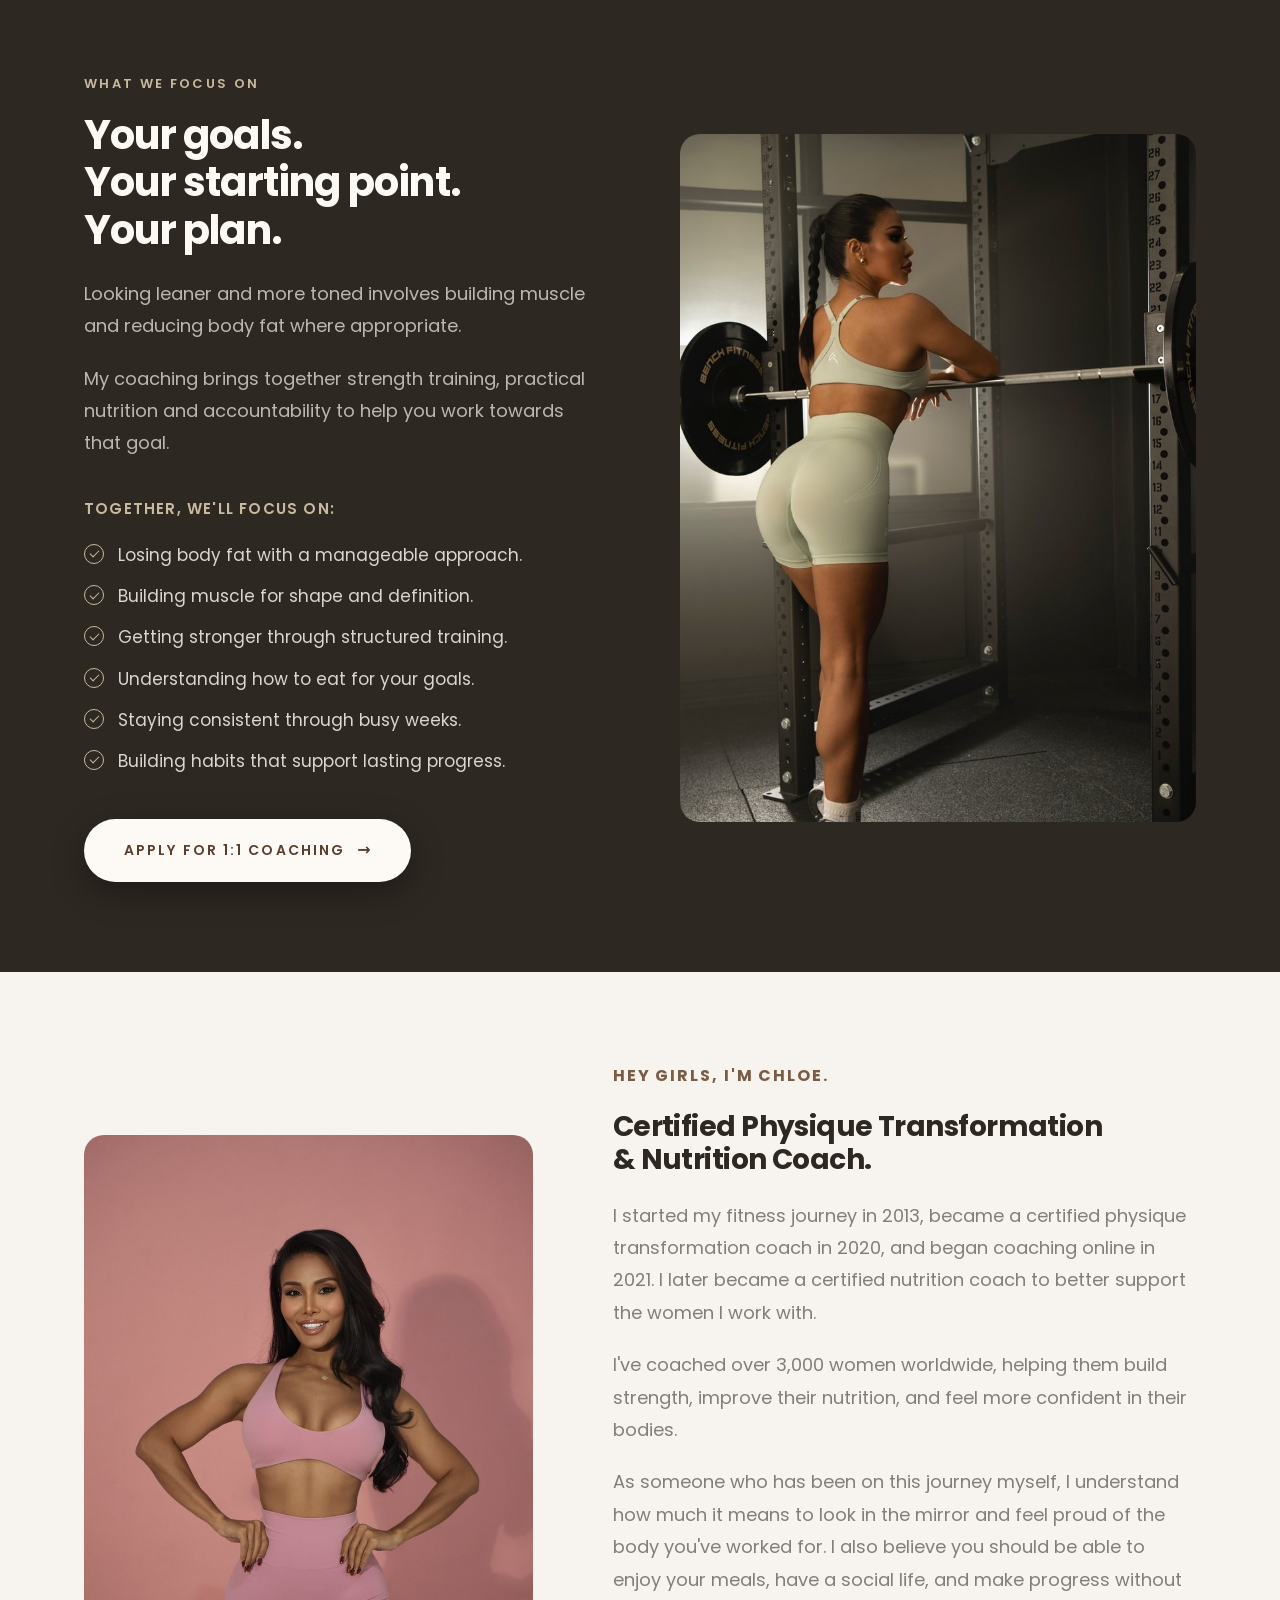
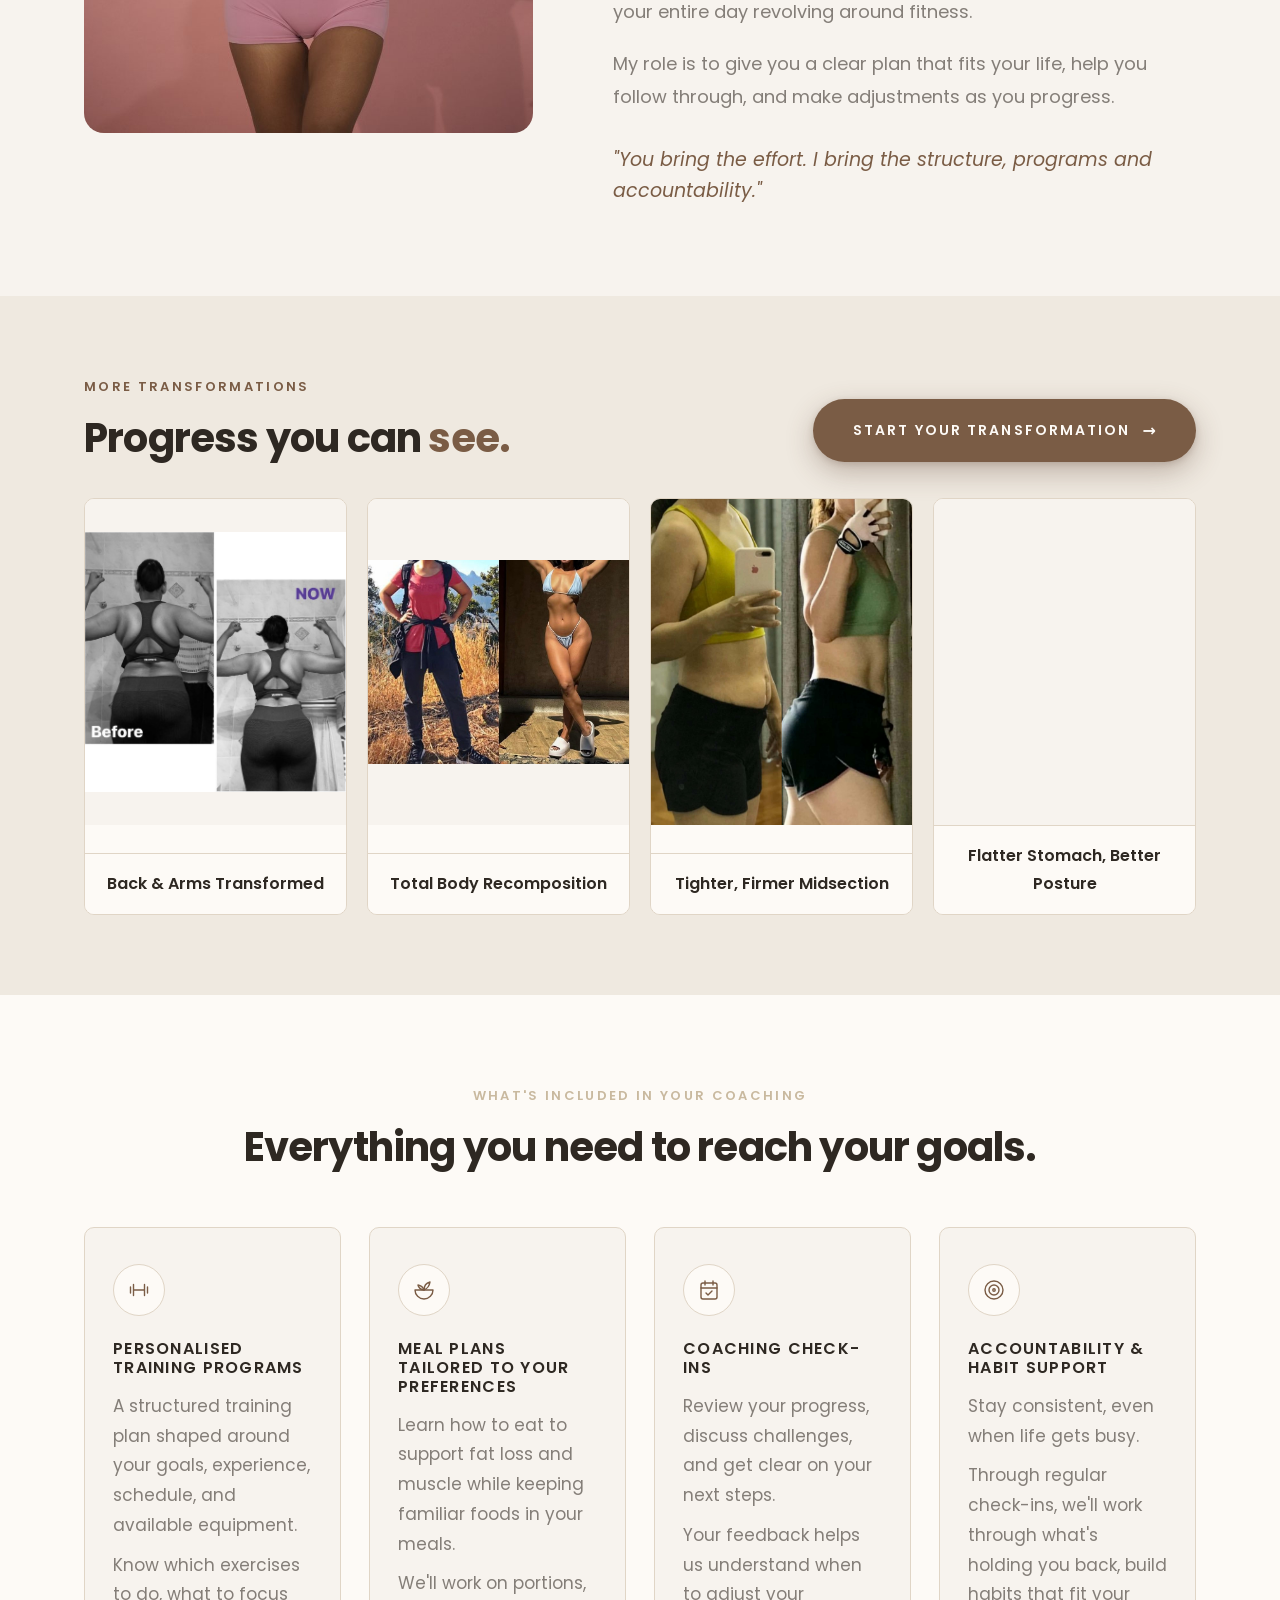
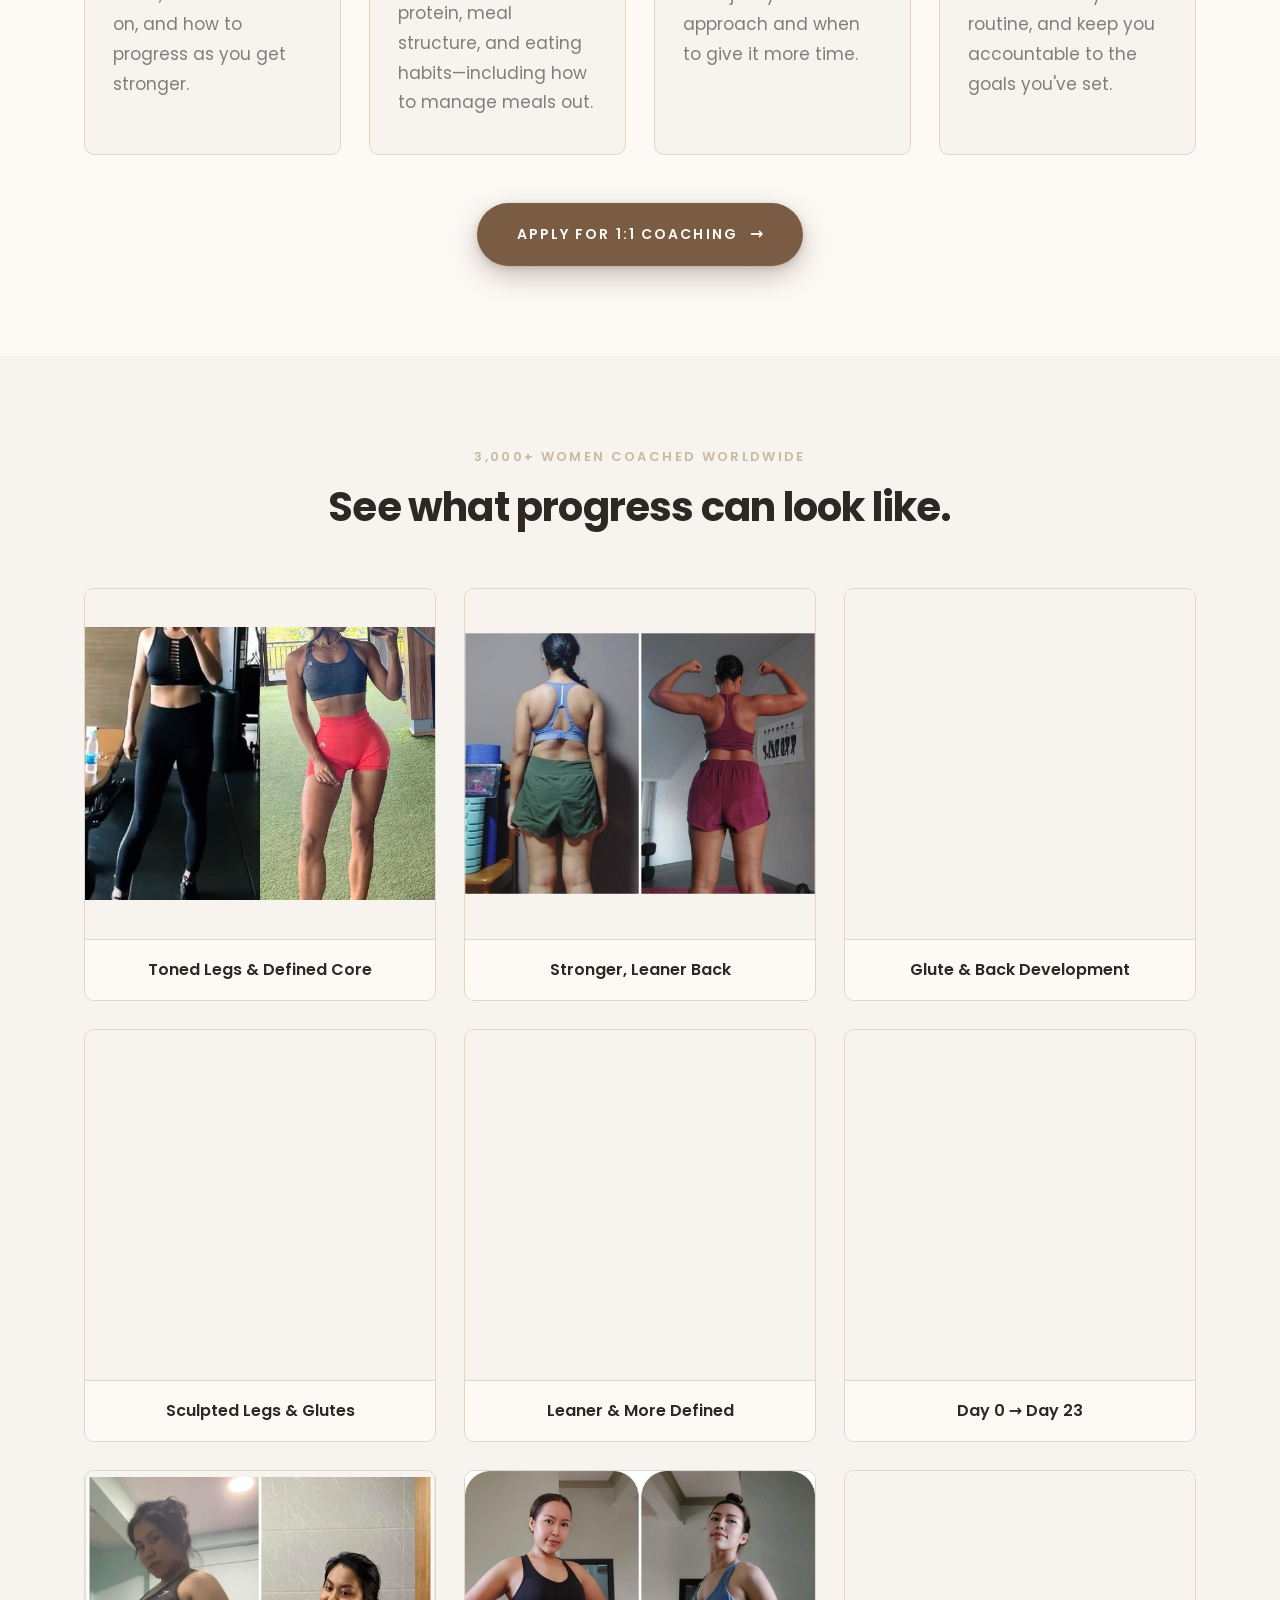
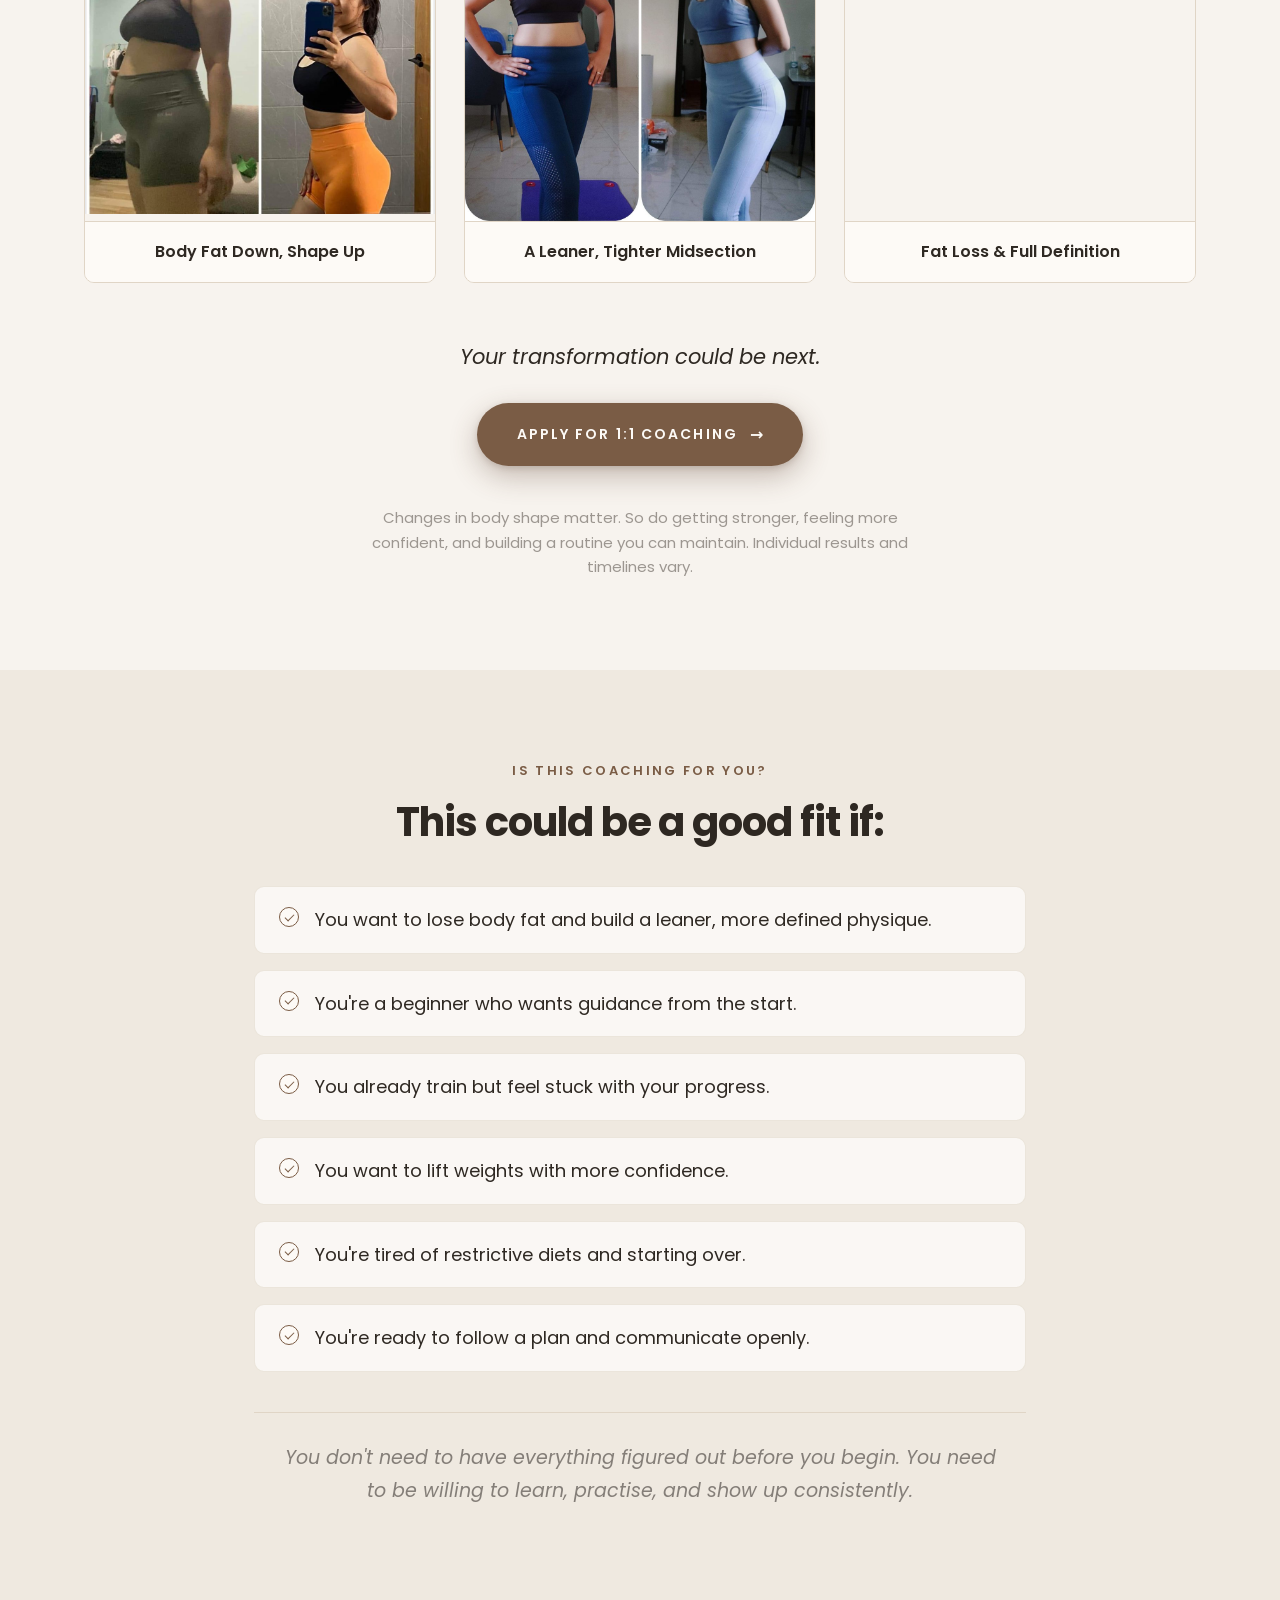
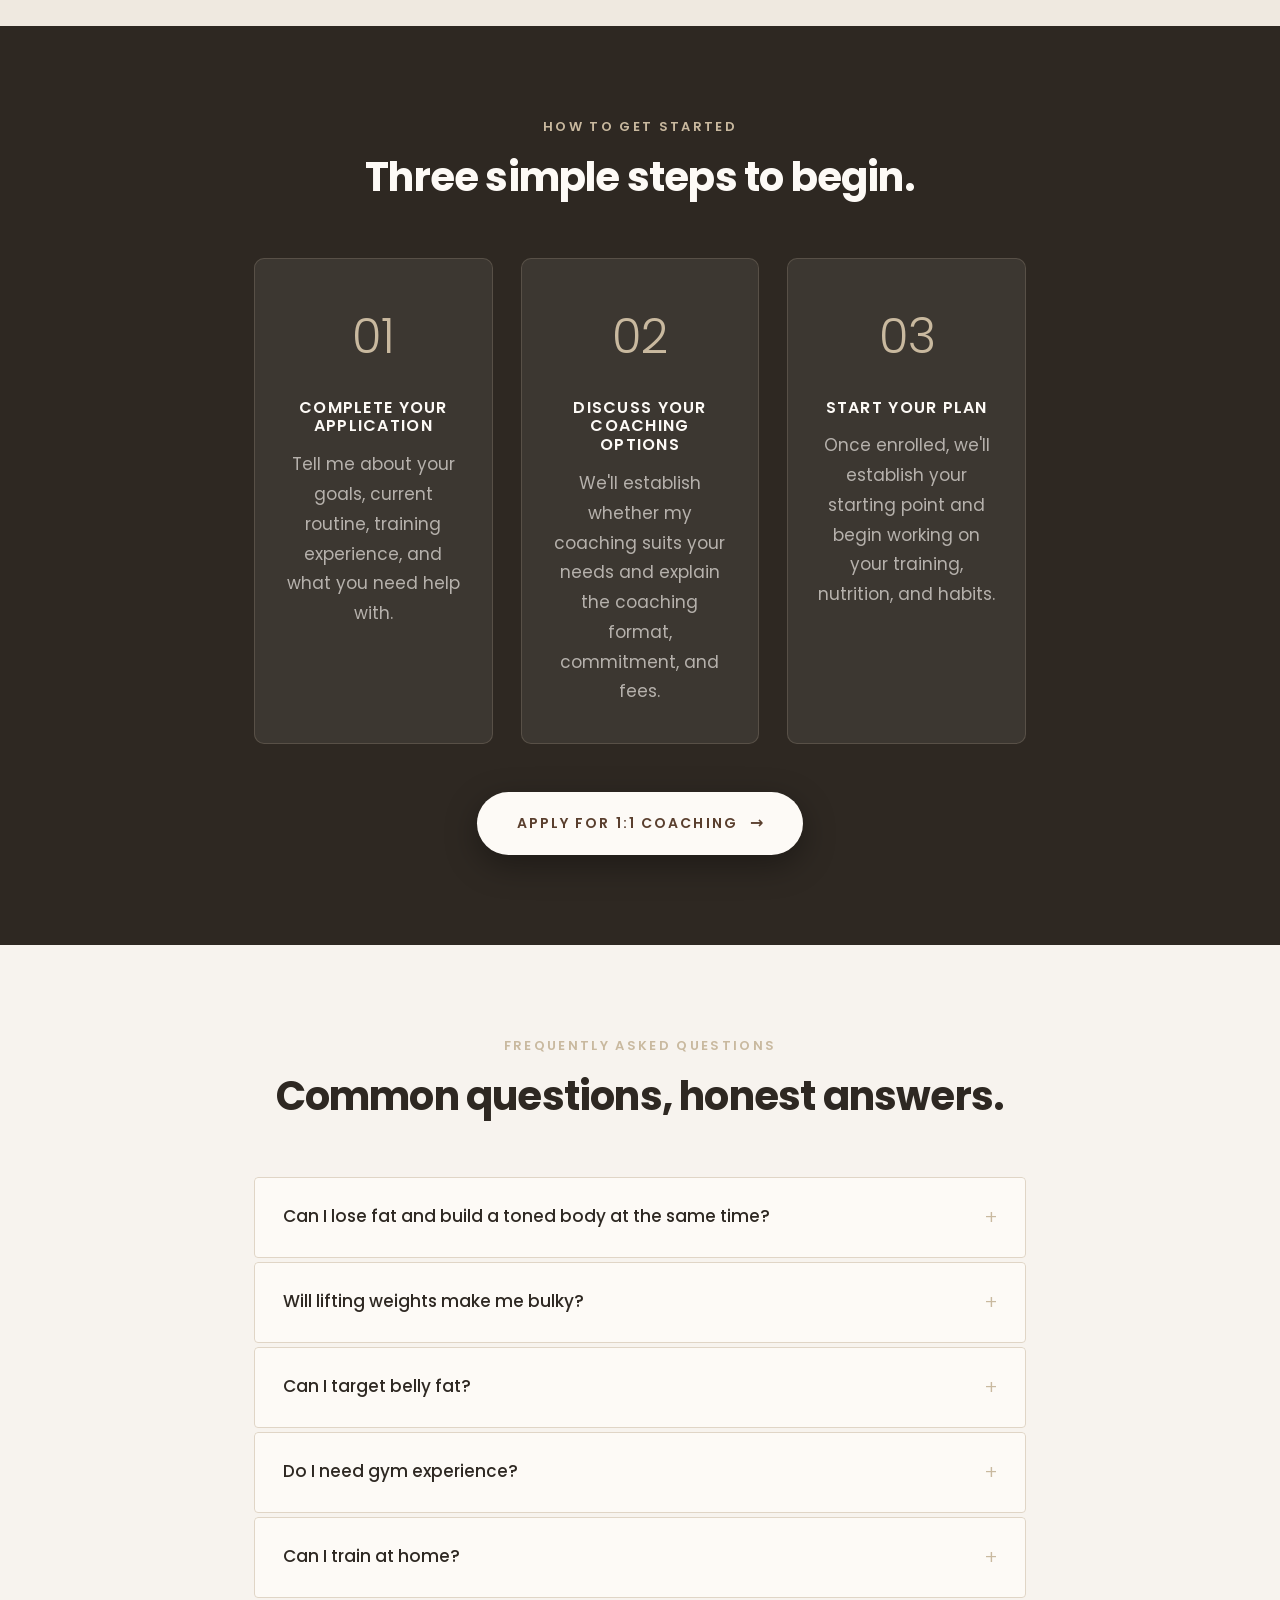
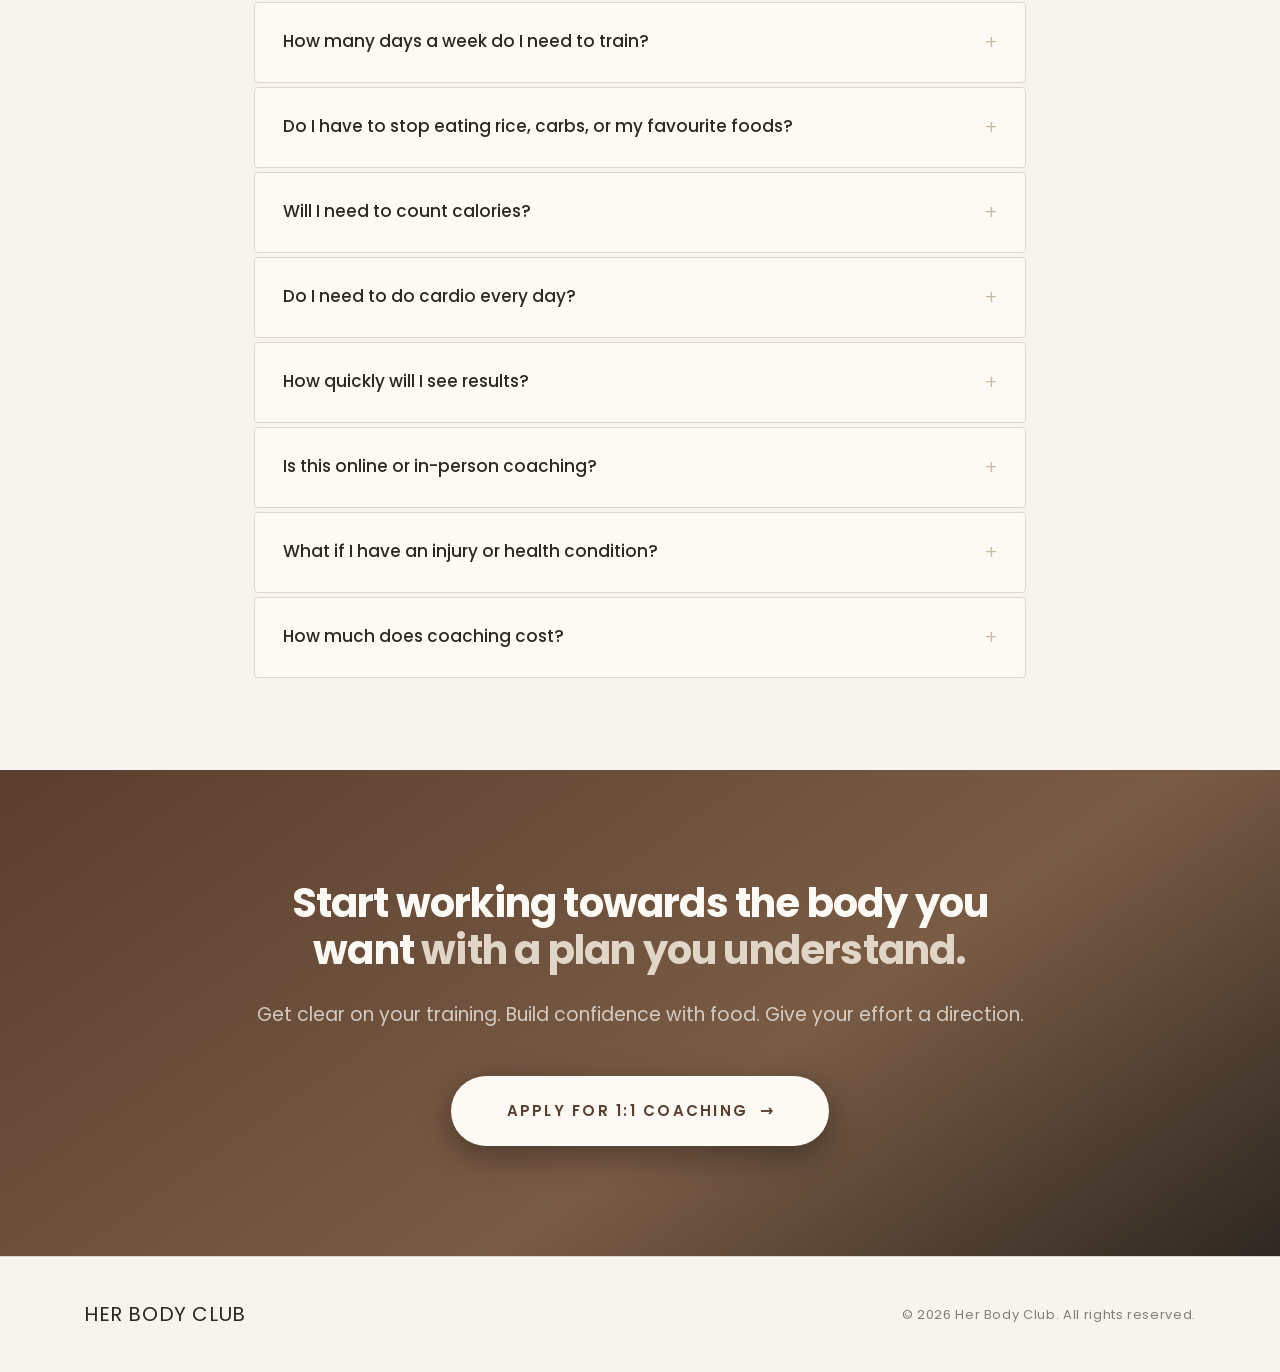
==== commit 6fd60d23: "download_button_off1" ====
--- a/index.html
+++ b/index.html
@@ -77,7 +77,7 @@
           <a href="apply.html" class="btn btn-primary">Apply for 1:1 Coaching</a>
         </div>
         <figure class="video-frame" id="coachingVideo">
-          <video controls autoplay muted playsinline preload="auto">
+          <video controls controlslist="nodownload" oncontextmenu="return false;" autoplay muted playsinline preload="auto">
             <source src="videos/intro.mp4" type="video/mp4">
           </video>
         </figure>
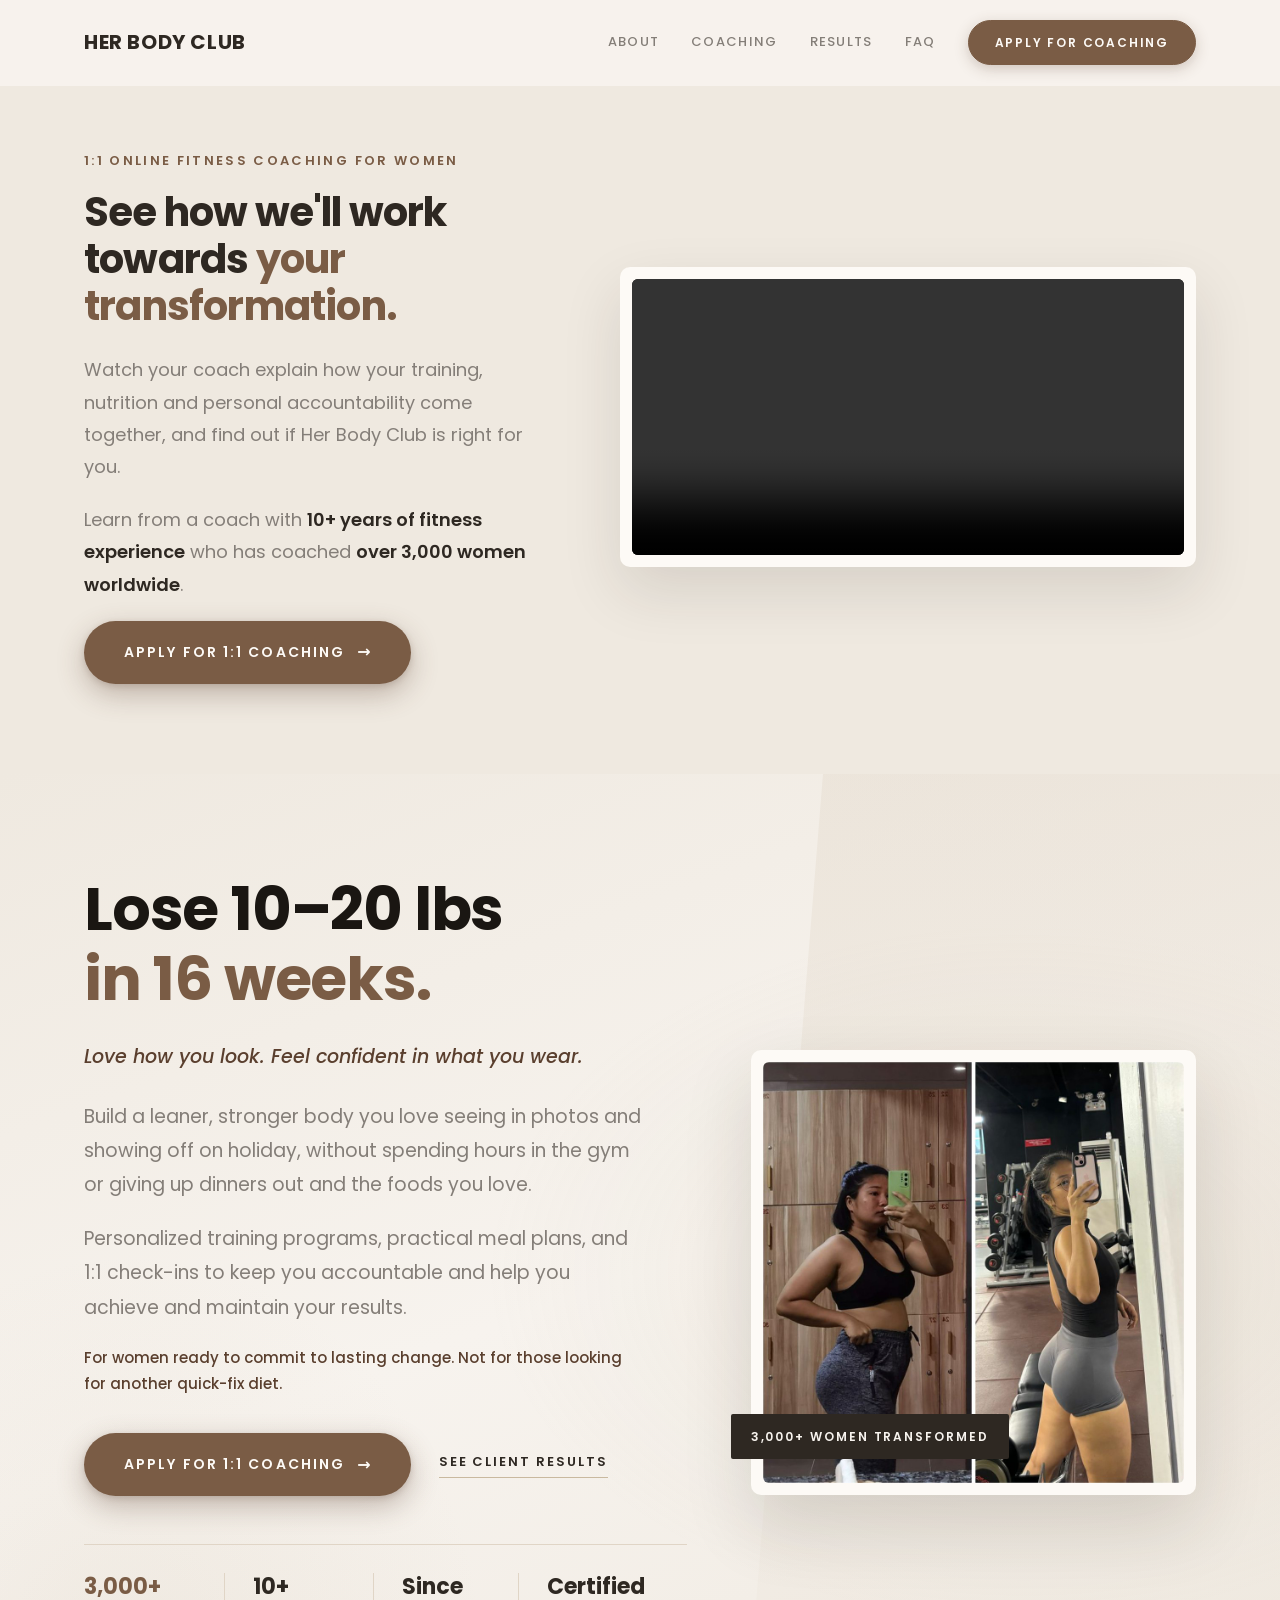
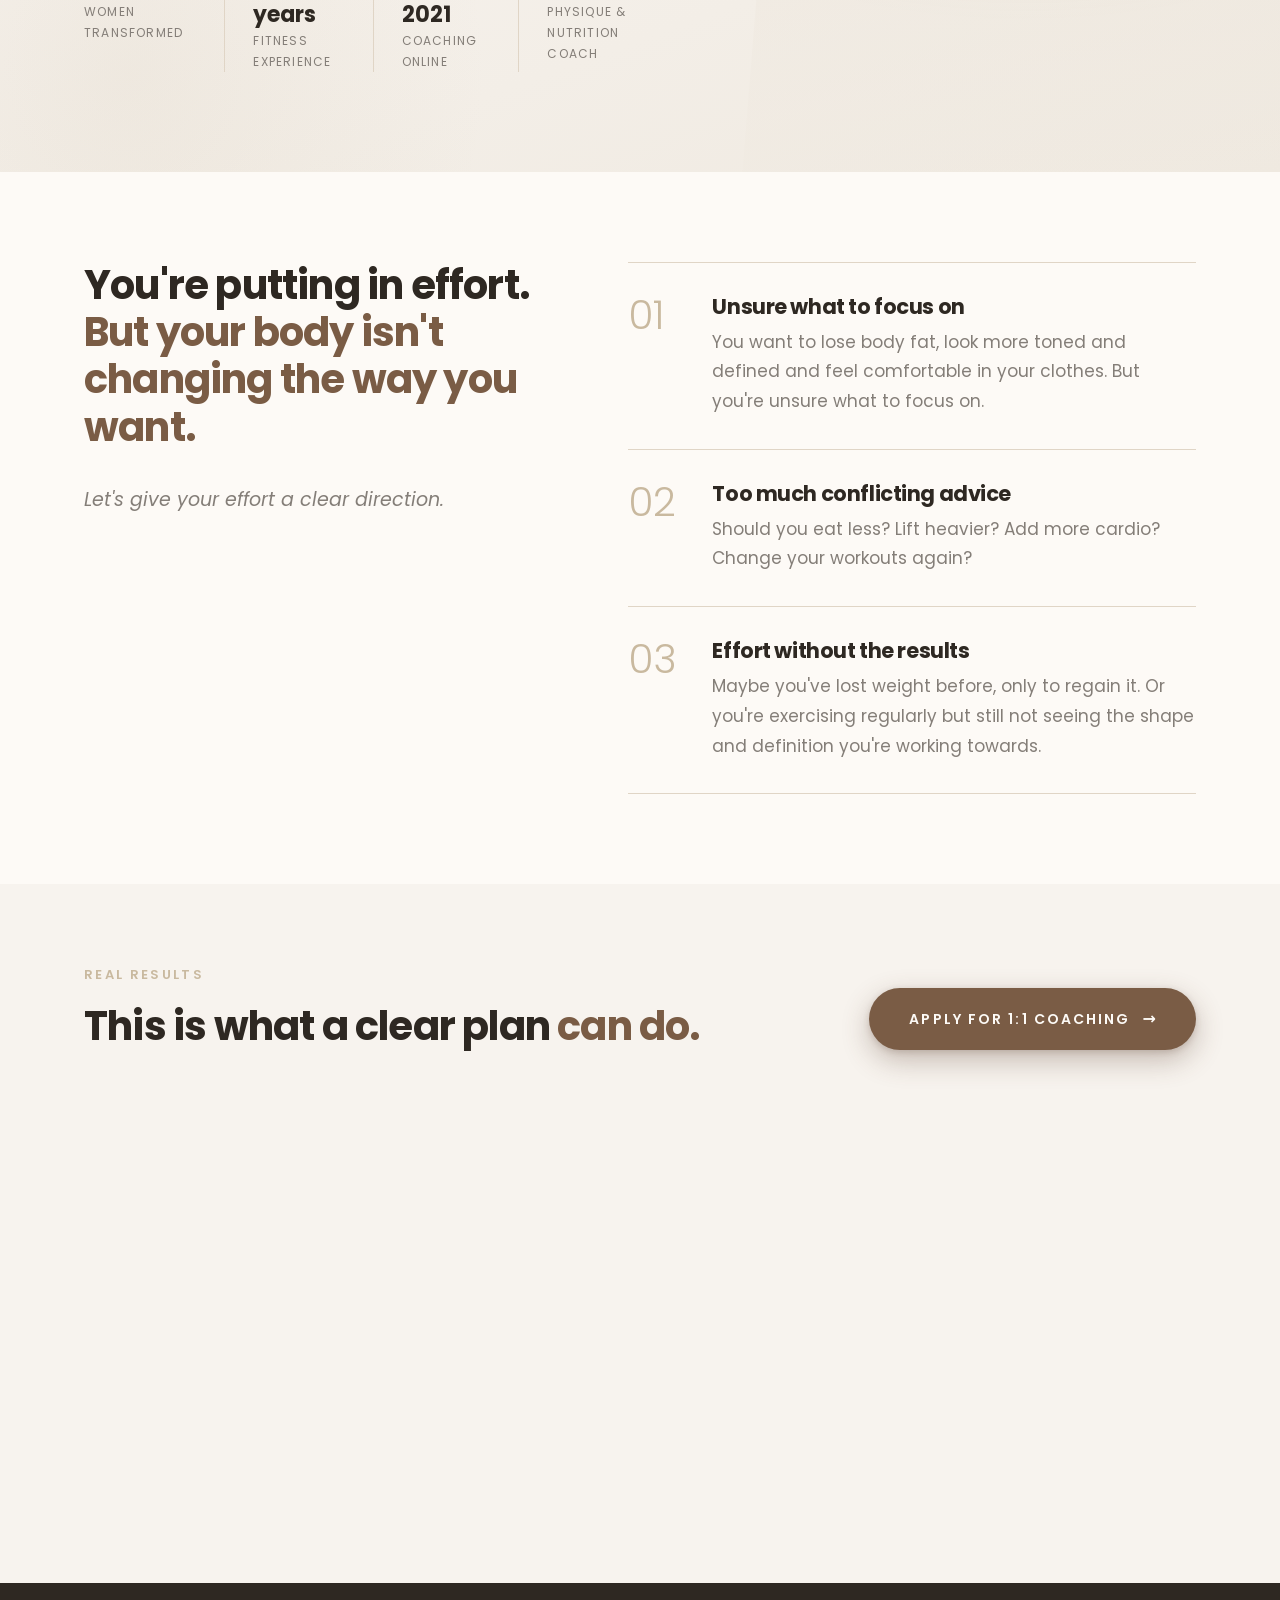
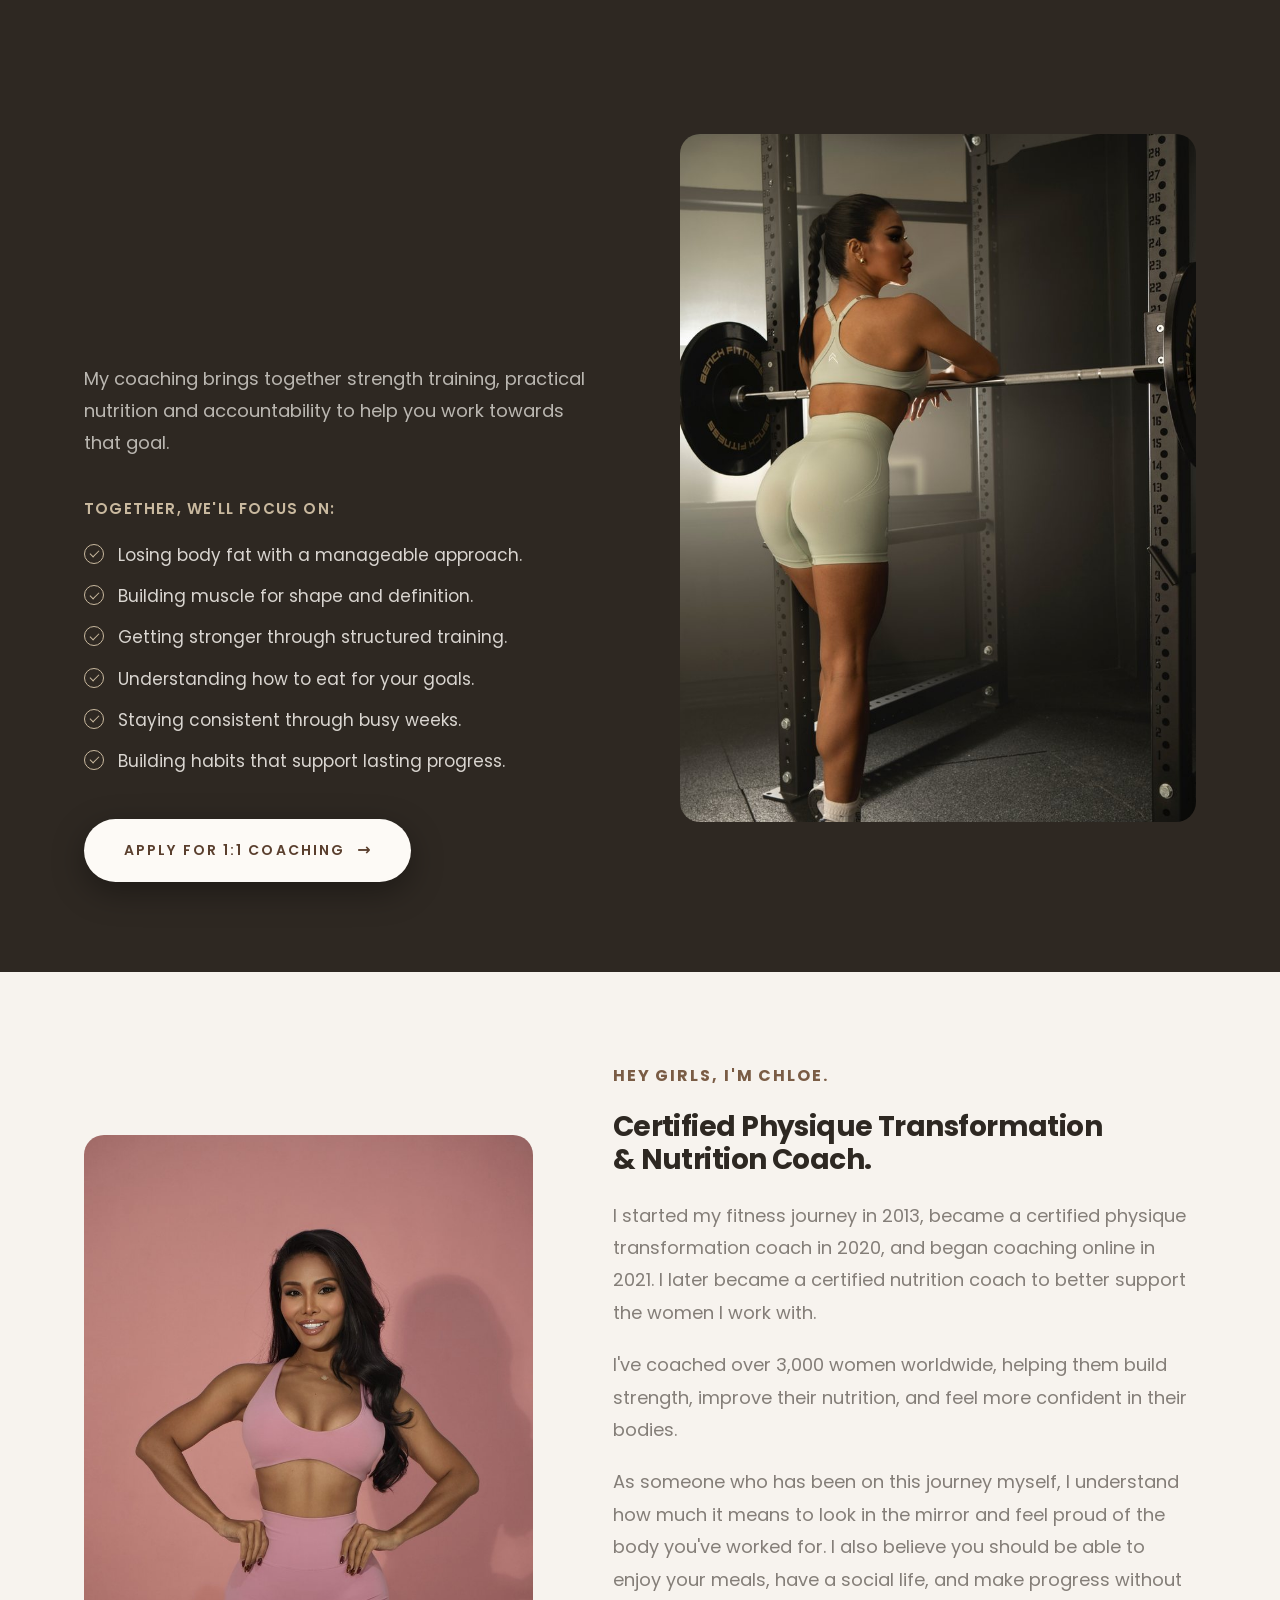
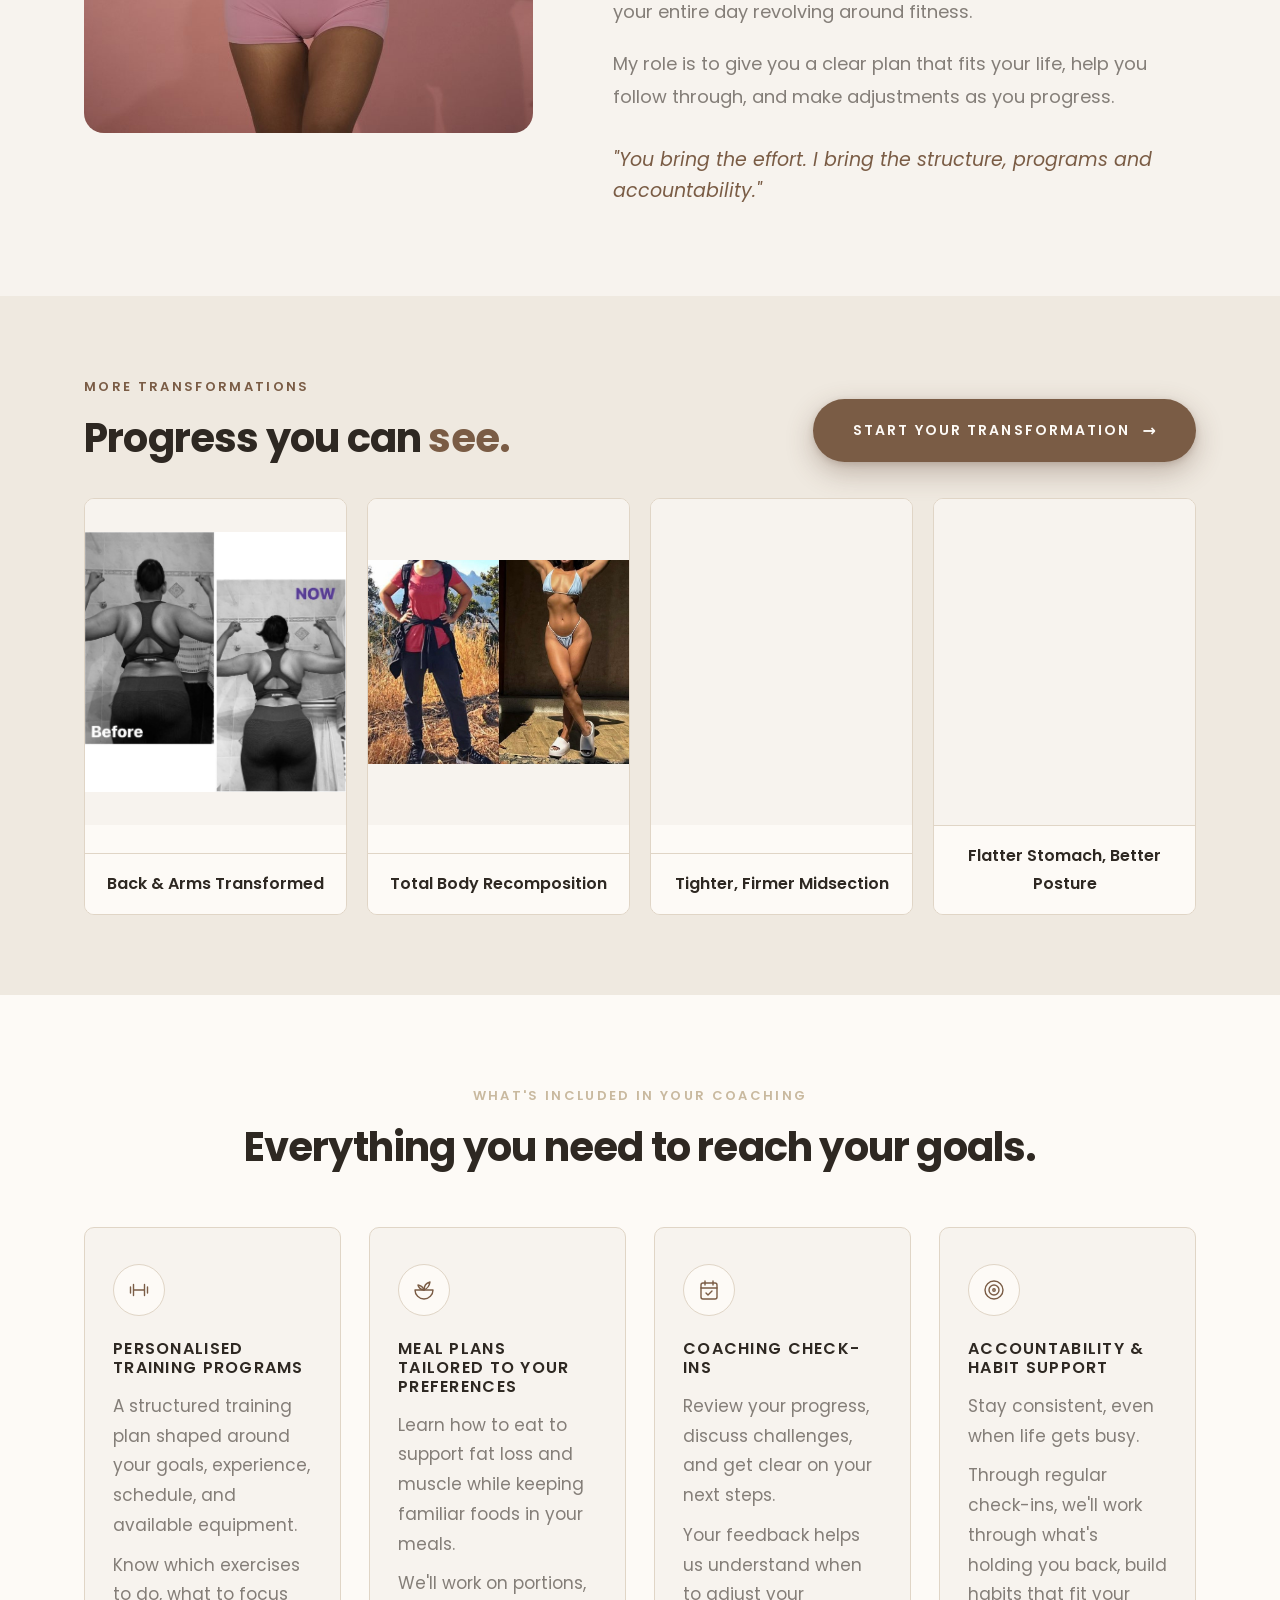
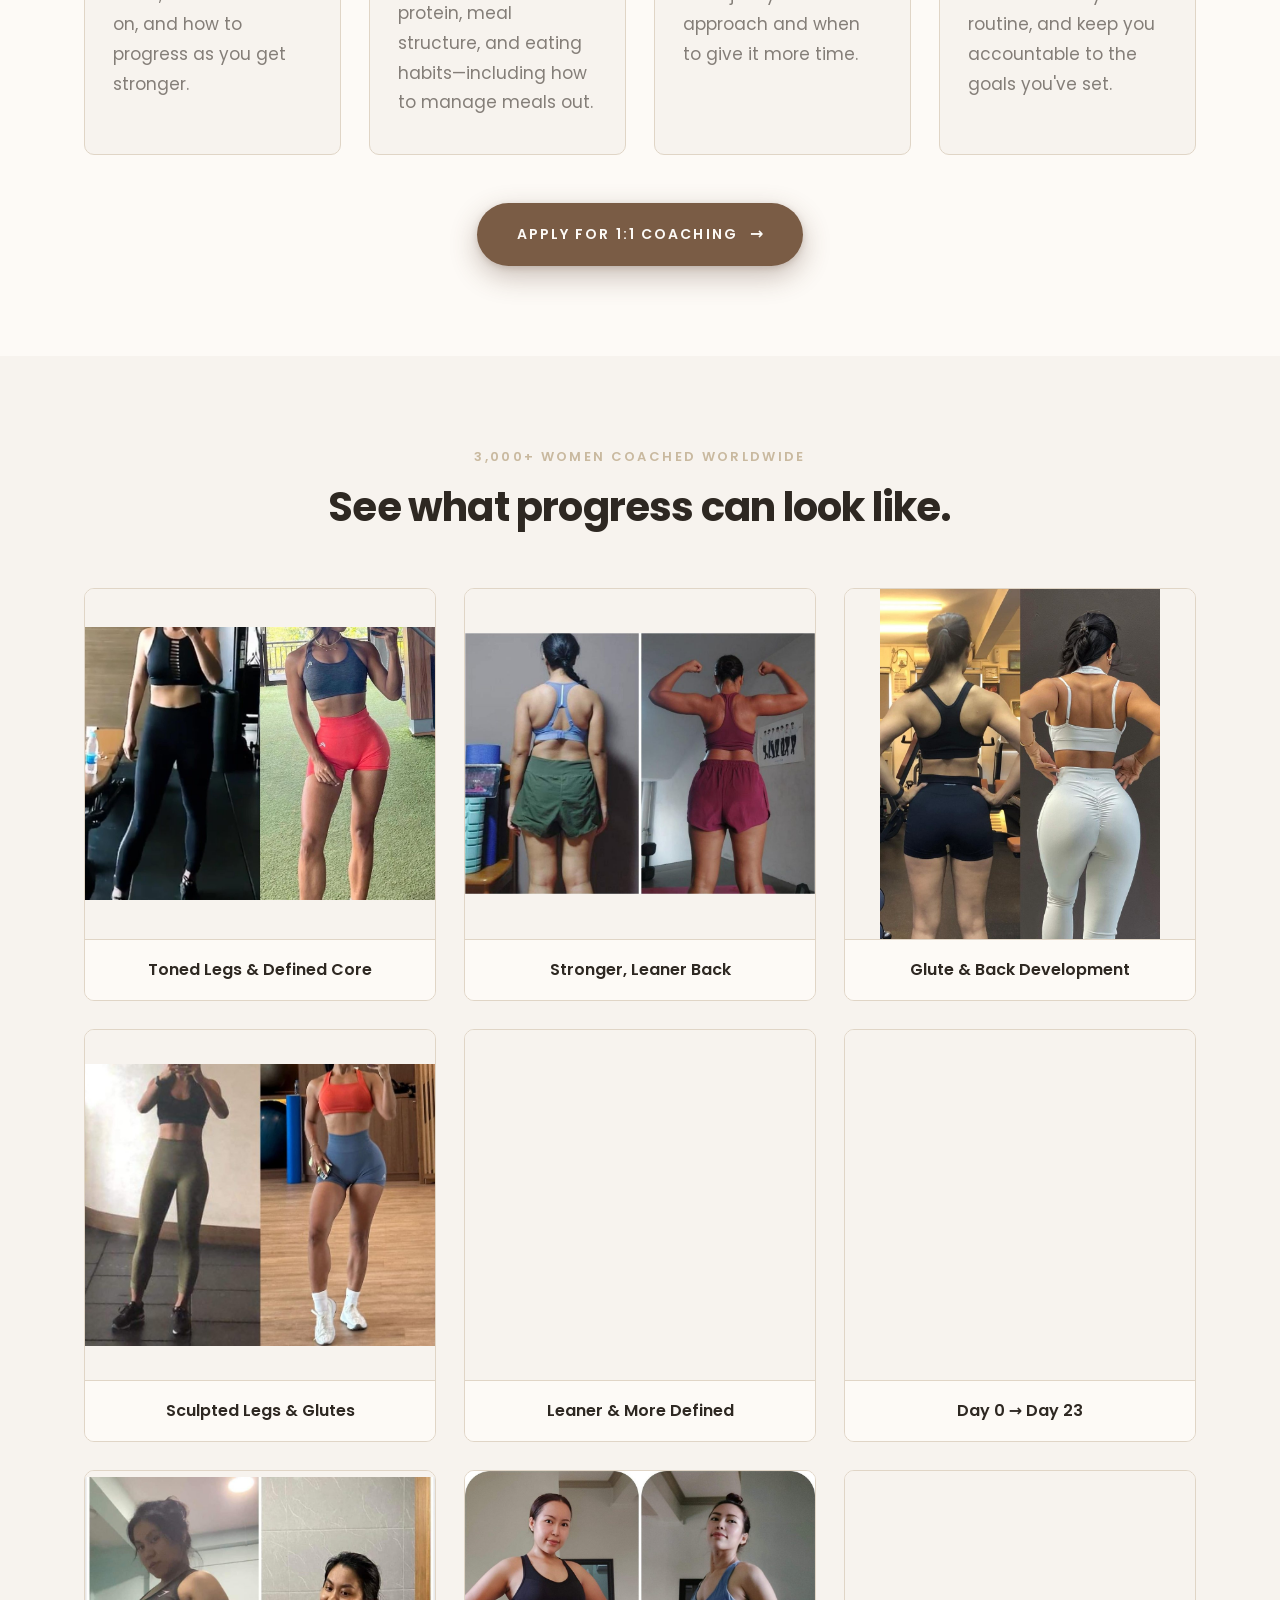
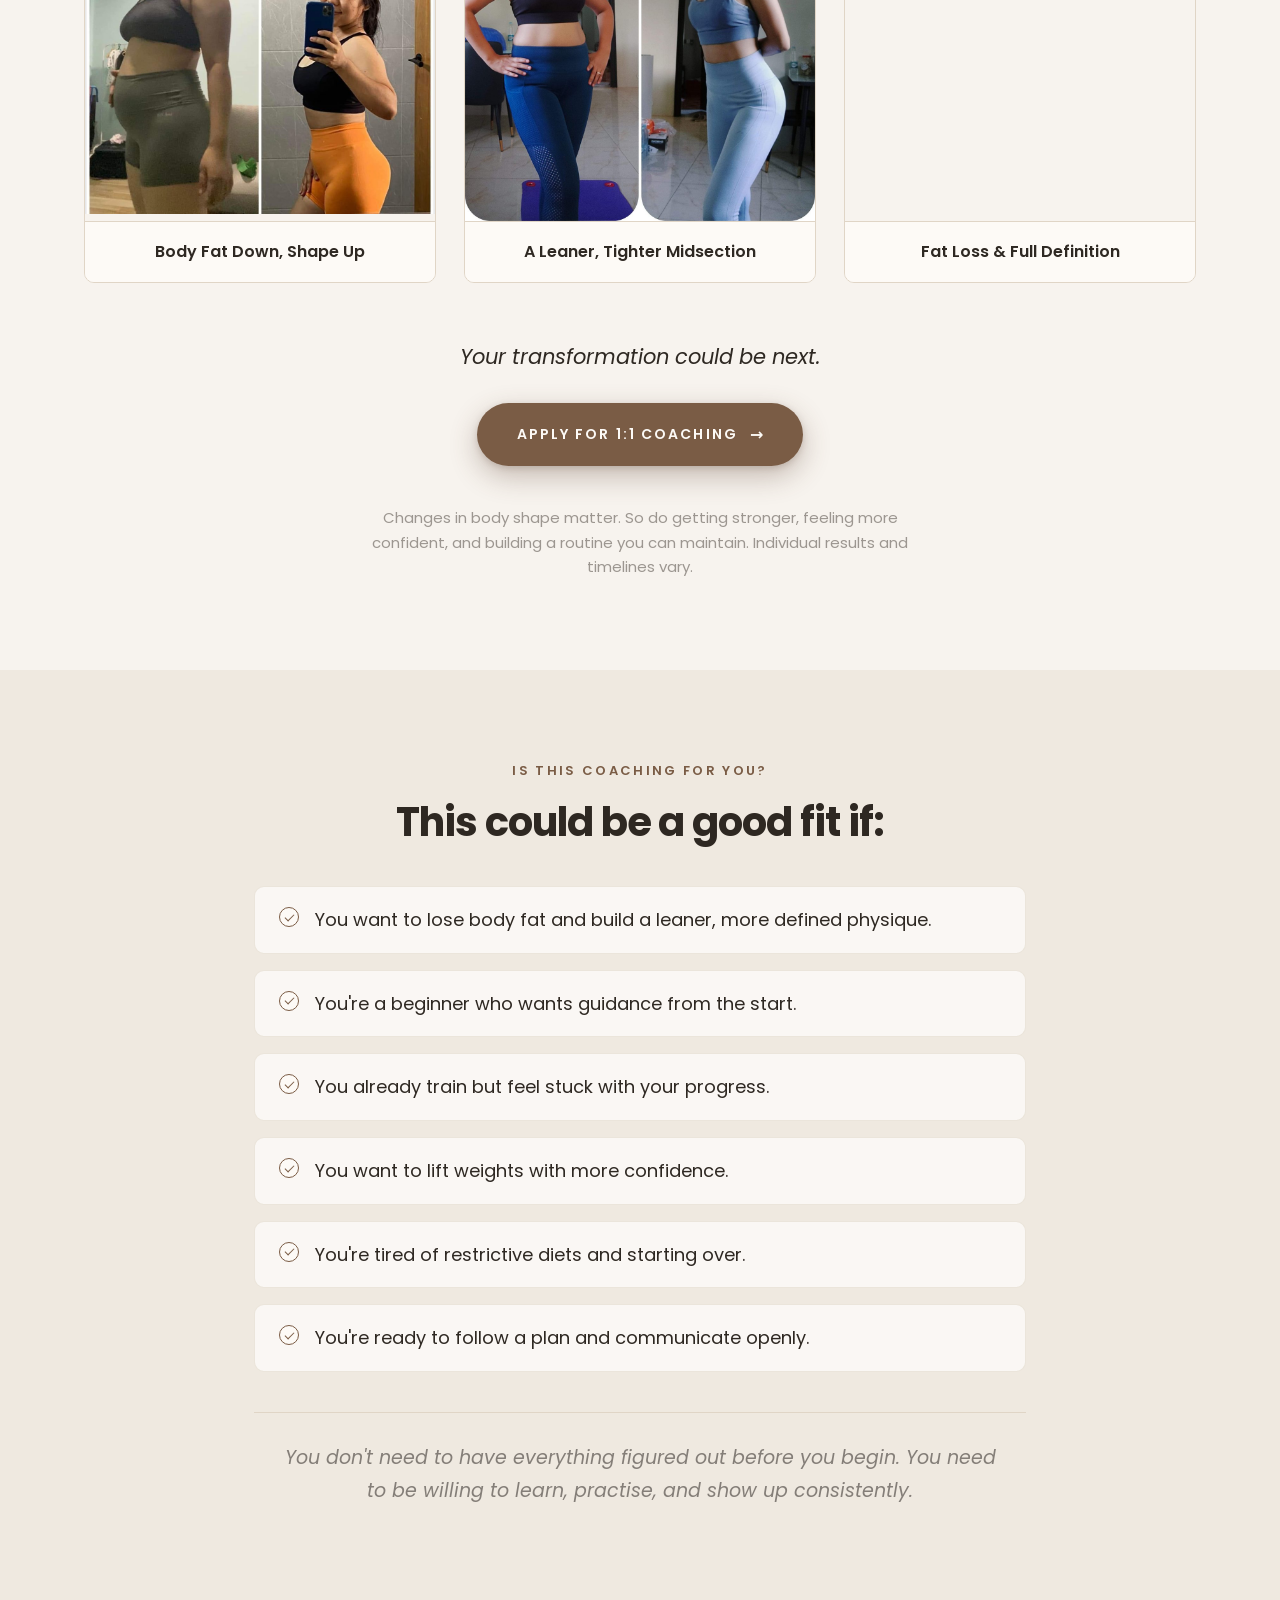
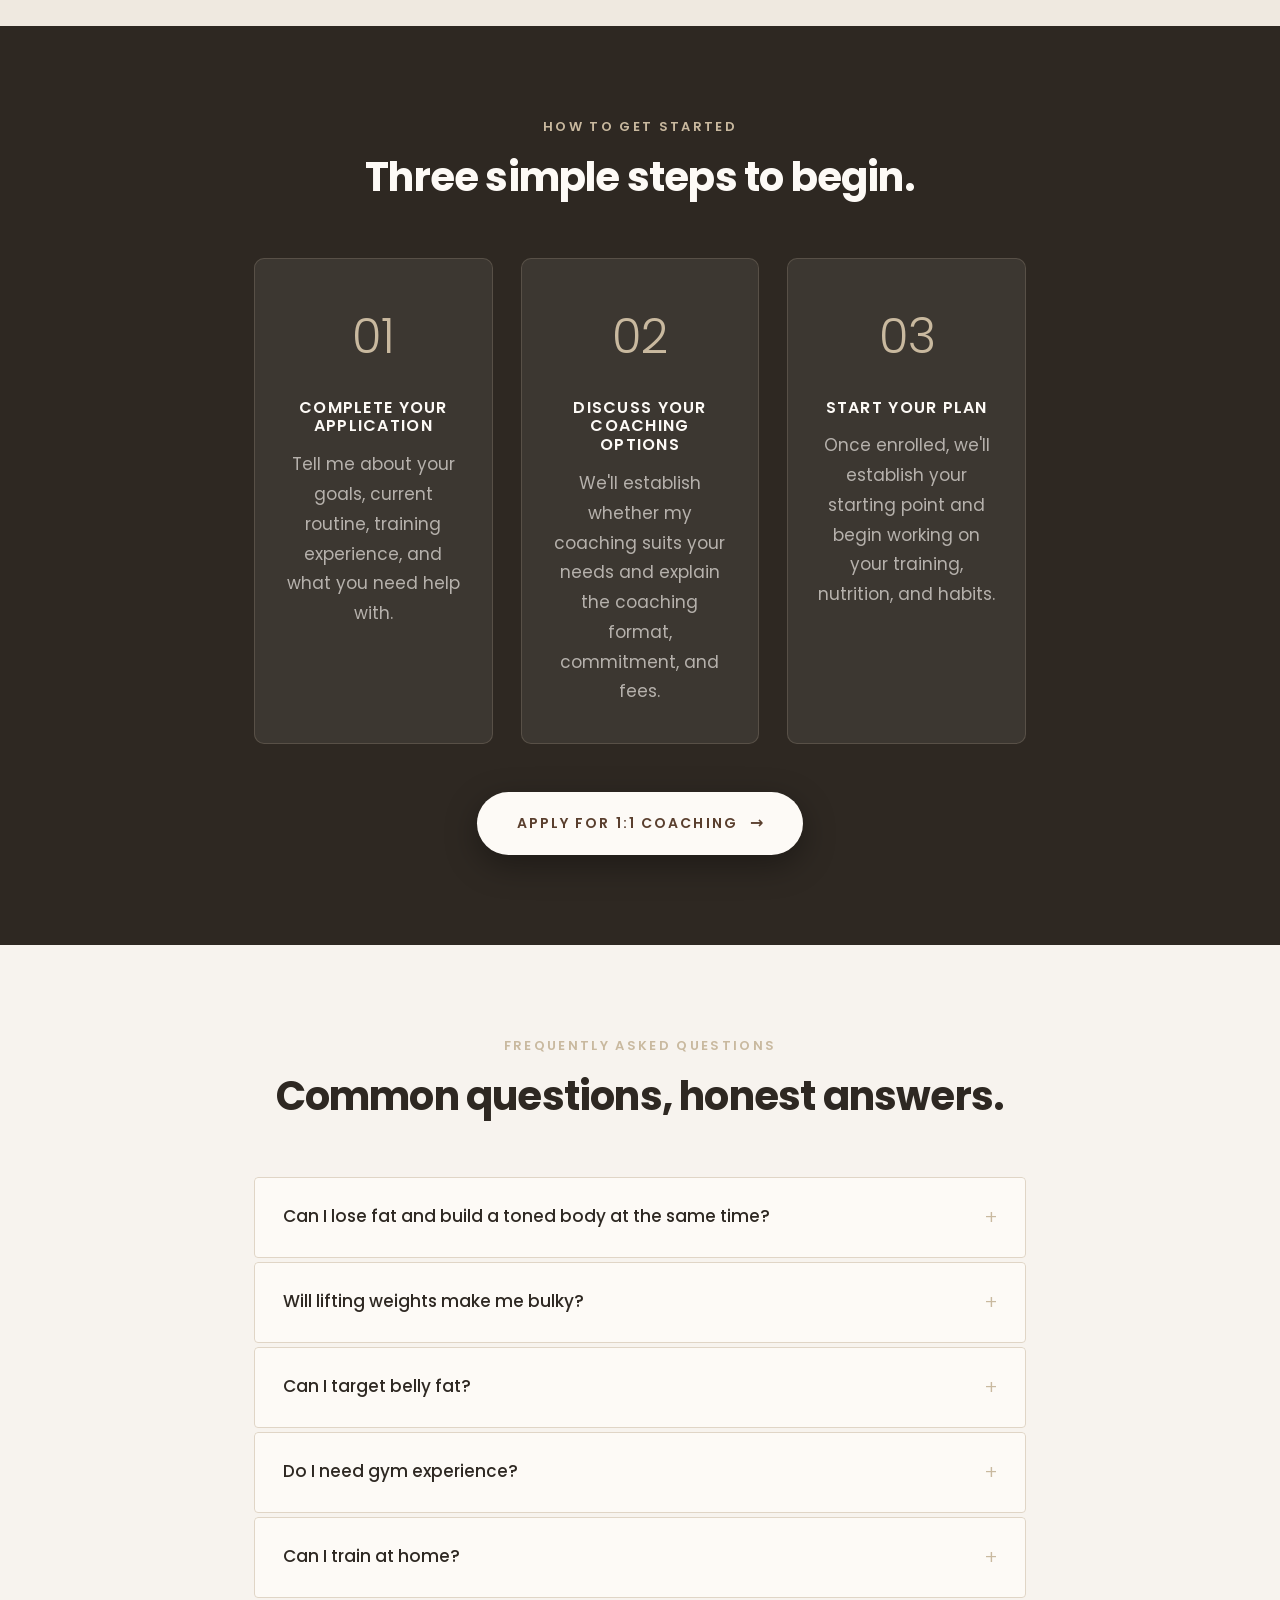
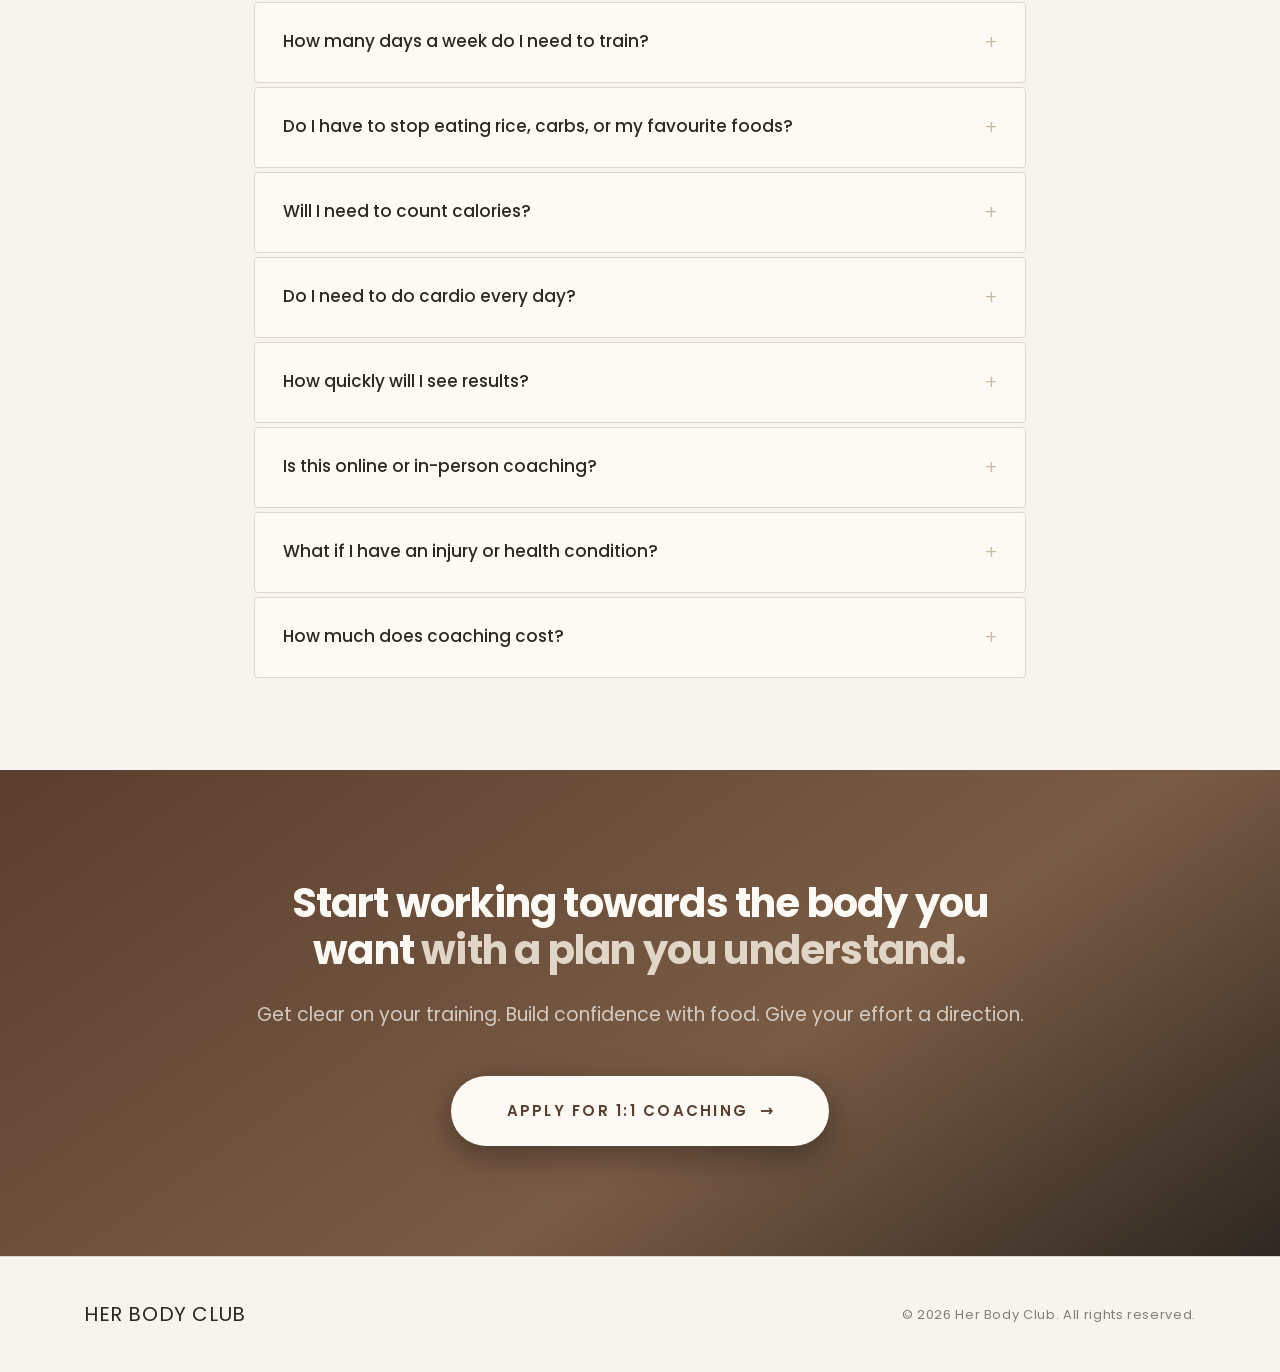
==== commit b5c4cd9a: "preview.upload" ====
--- a/index.html
+++ b/index.html
@@ -15,9 +15,16 @@
     content="Lose body fat. Build a leaner, stronger body. Personalised 1:1 online coaching with structured training, practical nutrition, and real accountability." />
   <meta property="og:url" content="https://www.herbodyclub.com/" />
   <meta property="og:site_name" content="HER BODY CLUB" />
+  <meta property="og:image" content="https://www.herbodyclub.com/images/og-cover.jpg" />
+  <meta property="og:image:secure_url" content="https://www.herbodyclub.com/images/og-cover.jpg" />
+  <meta property="og:image:type" content="image/jpeg" />
+  <meta property="og:image:width" content="1200" />
+  <meta property="og:image:height" content="630" />
+  <meta property="og:image:alt" content="HER BODY CLUB — Online Fitness Coaching for Women" />
 
   <!-- Twitter / X Card -->
   <meta name="twitter:card" content="summary_large_image" />
+  <meta name="twitter:image" content="https://www.herbodyclub.com/images/og-cover.jpg" />
   <meta name="twitter:title" content="HER BODY CLUB | Online Fitness Coaching for Women" />
   <meta name="twitter:description"
     content="Personalised 1:1 online coaching for women — strength training, nutrition guidance, and accountability that fits your life." />
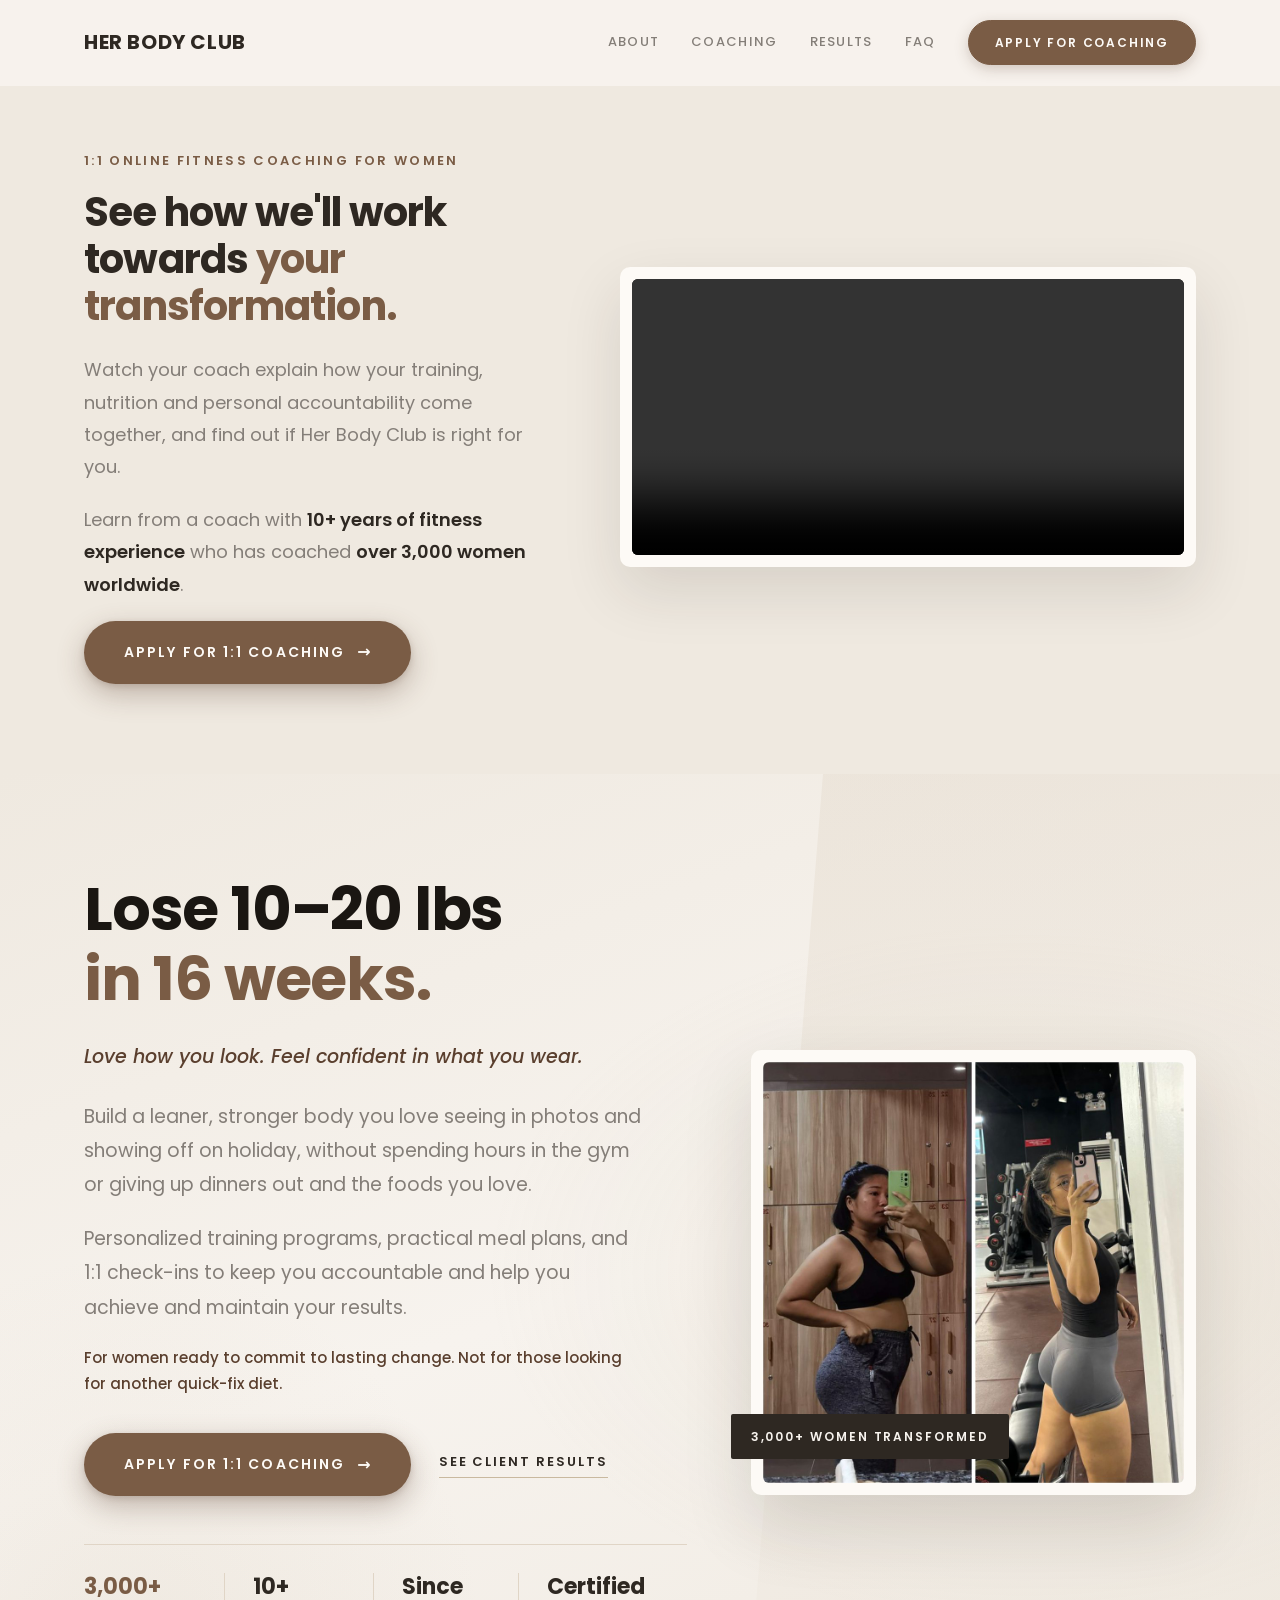
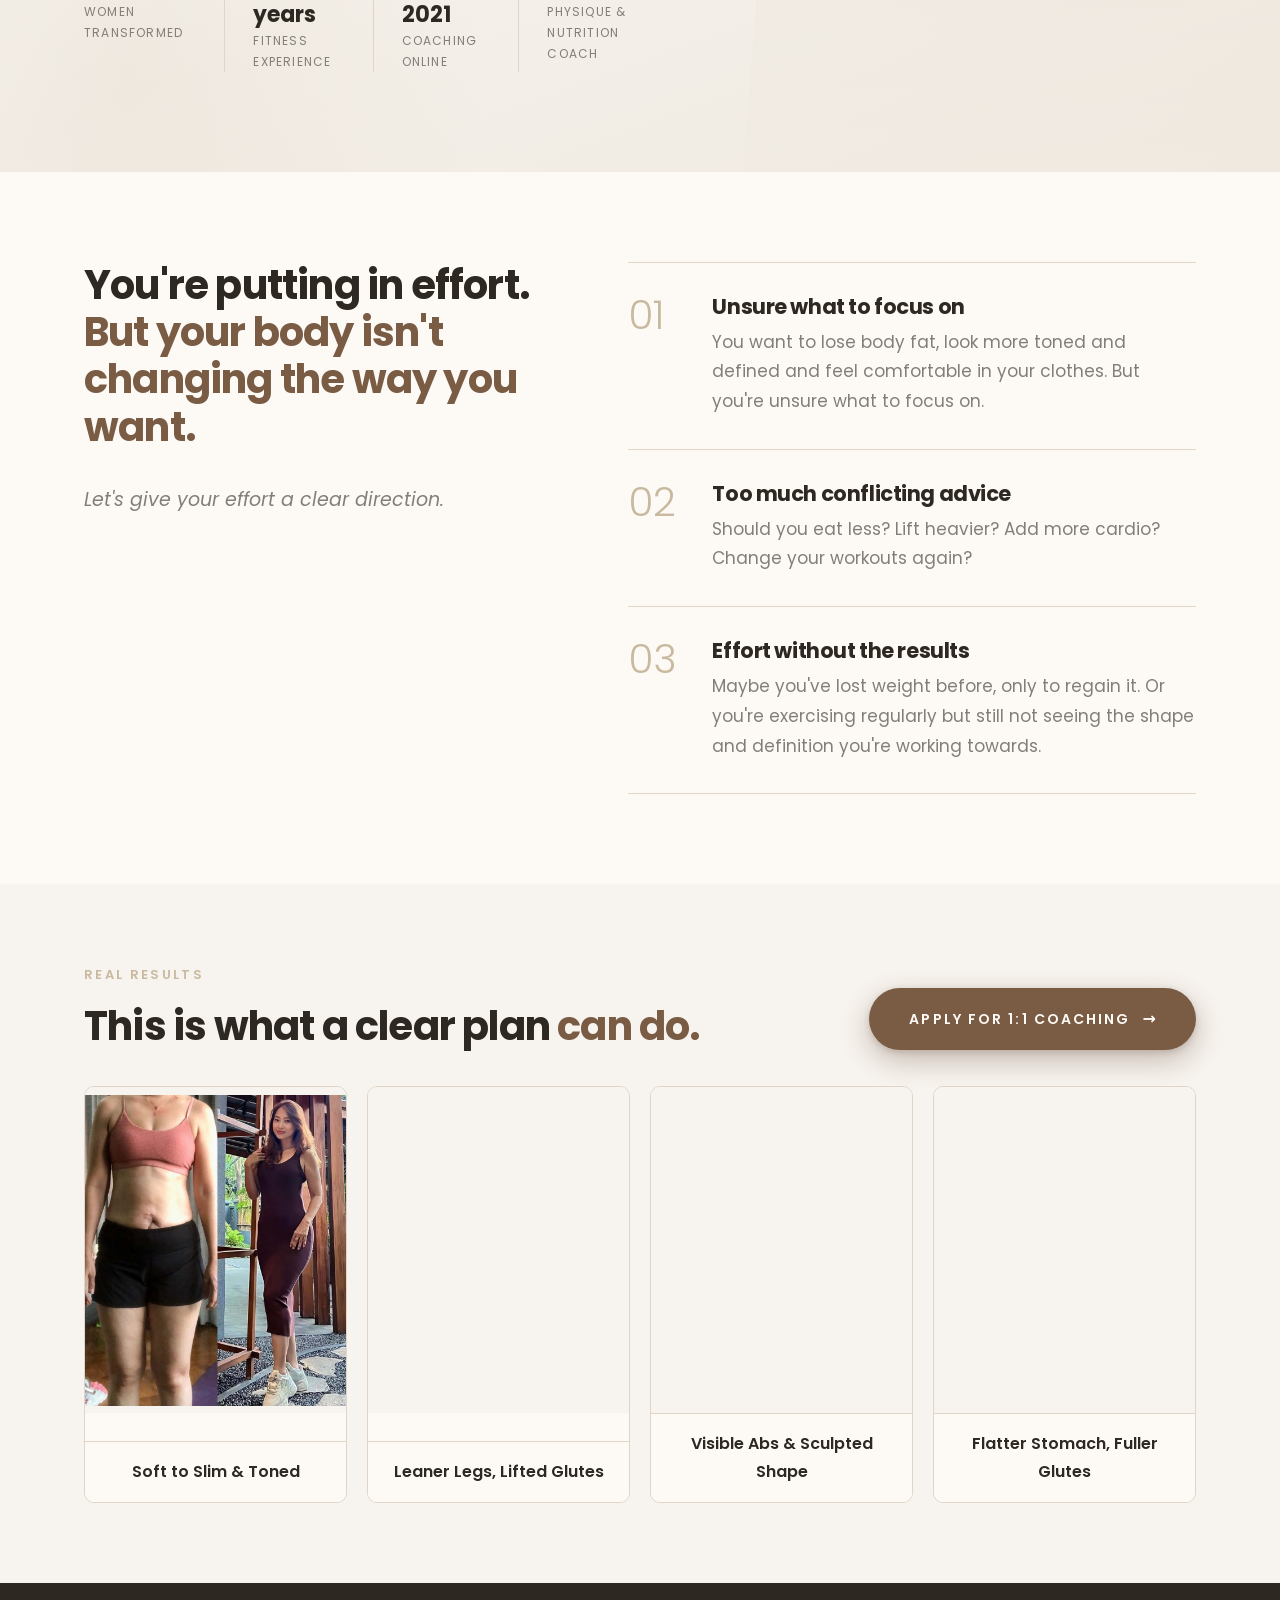
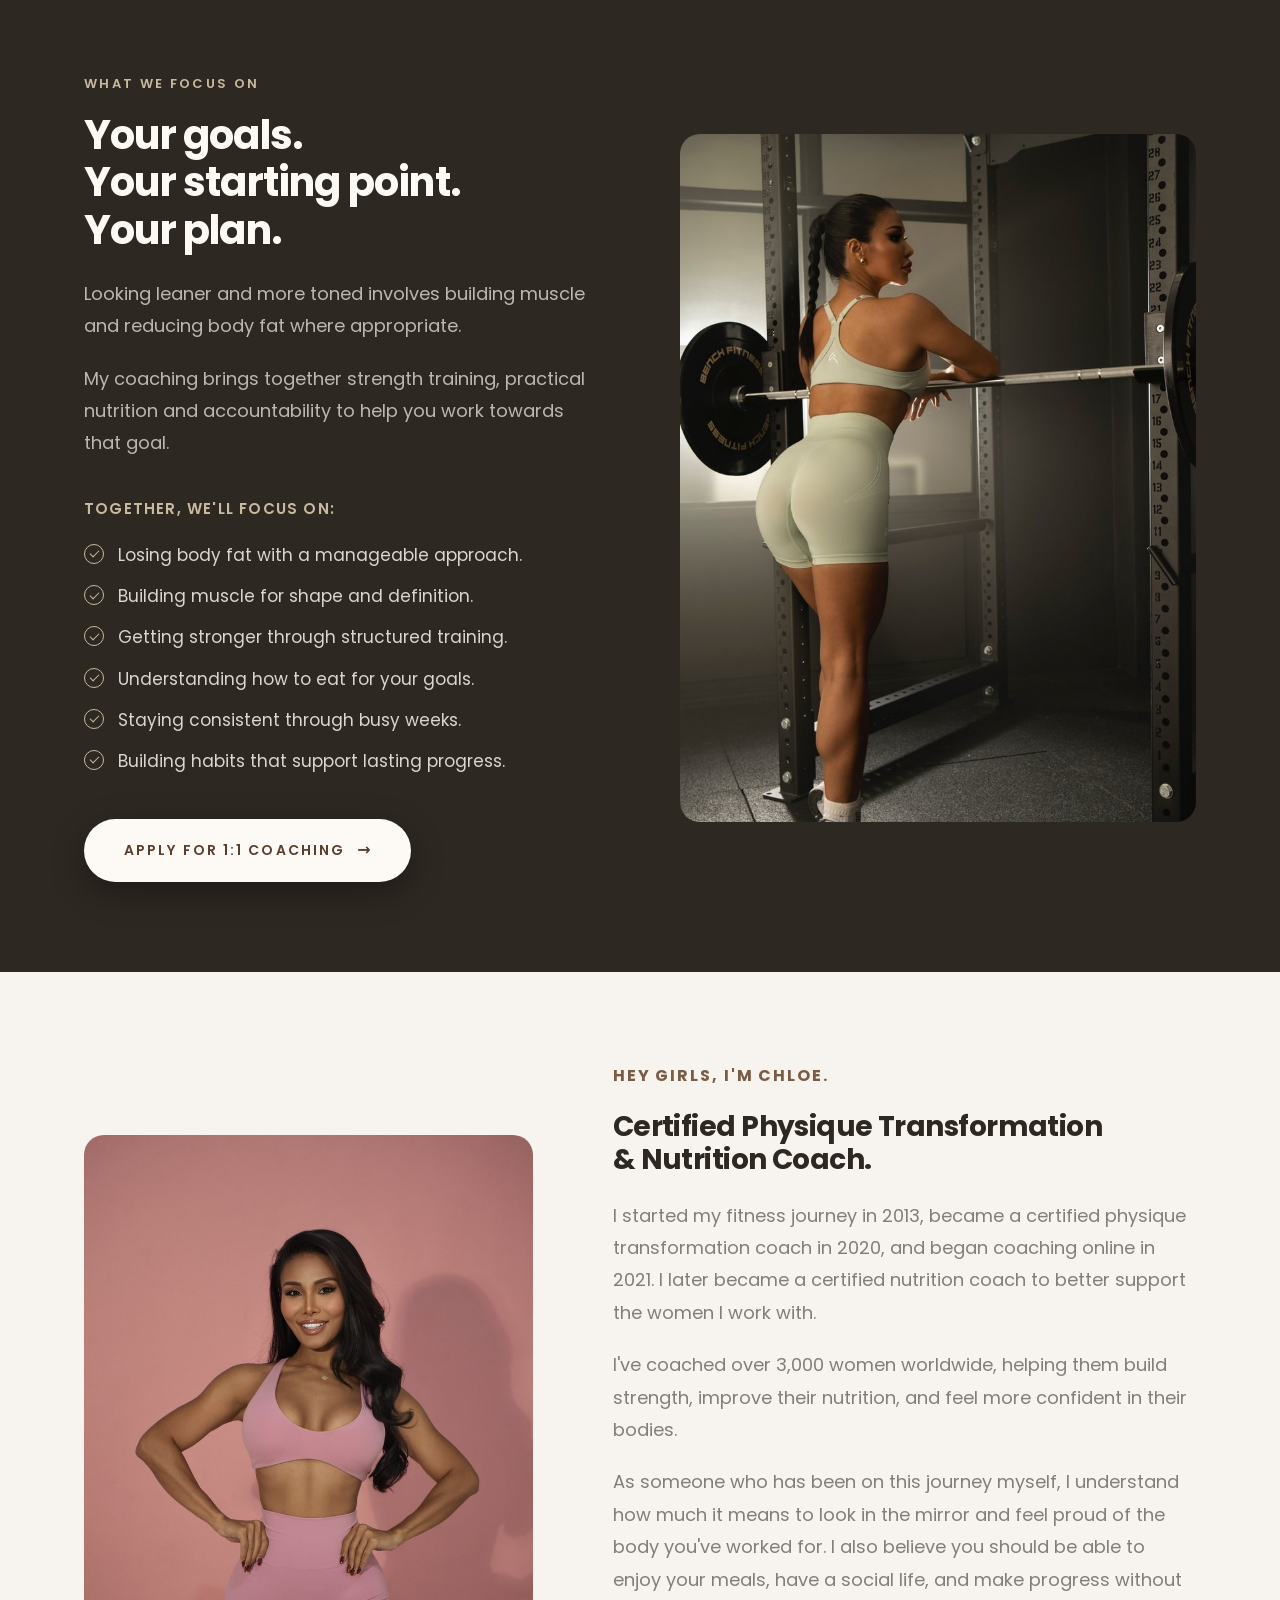
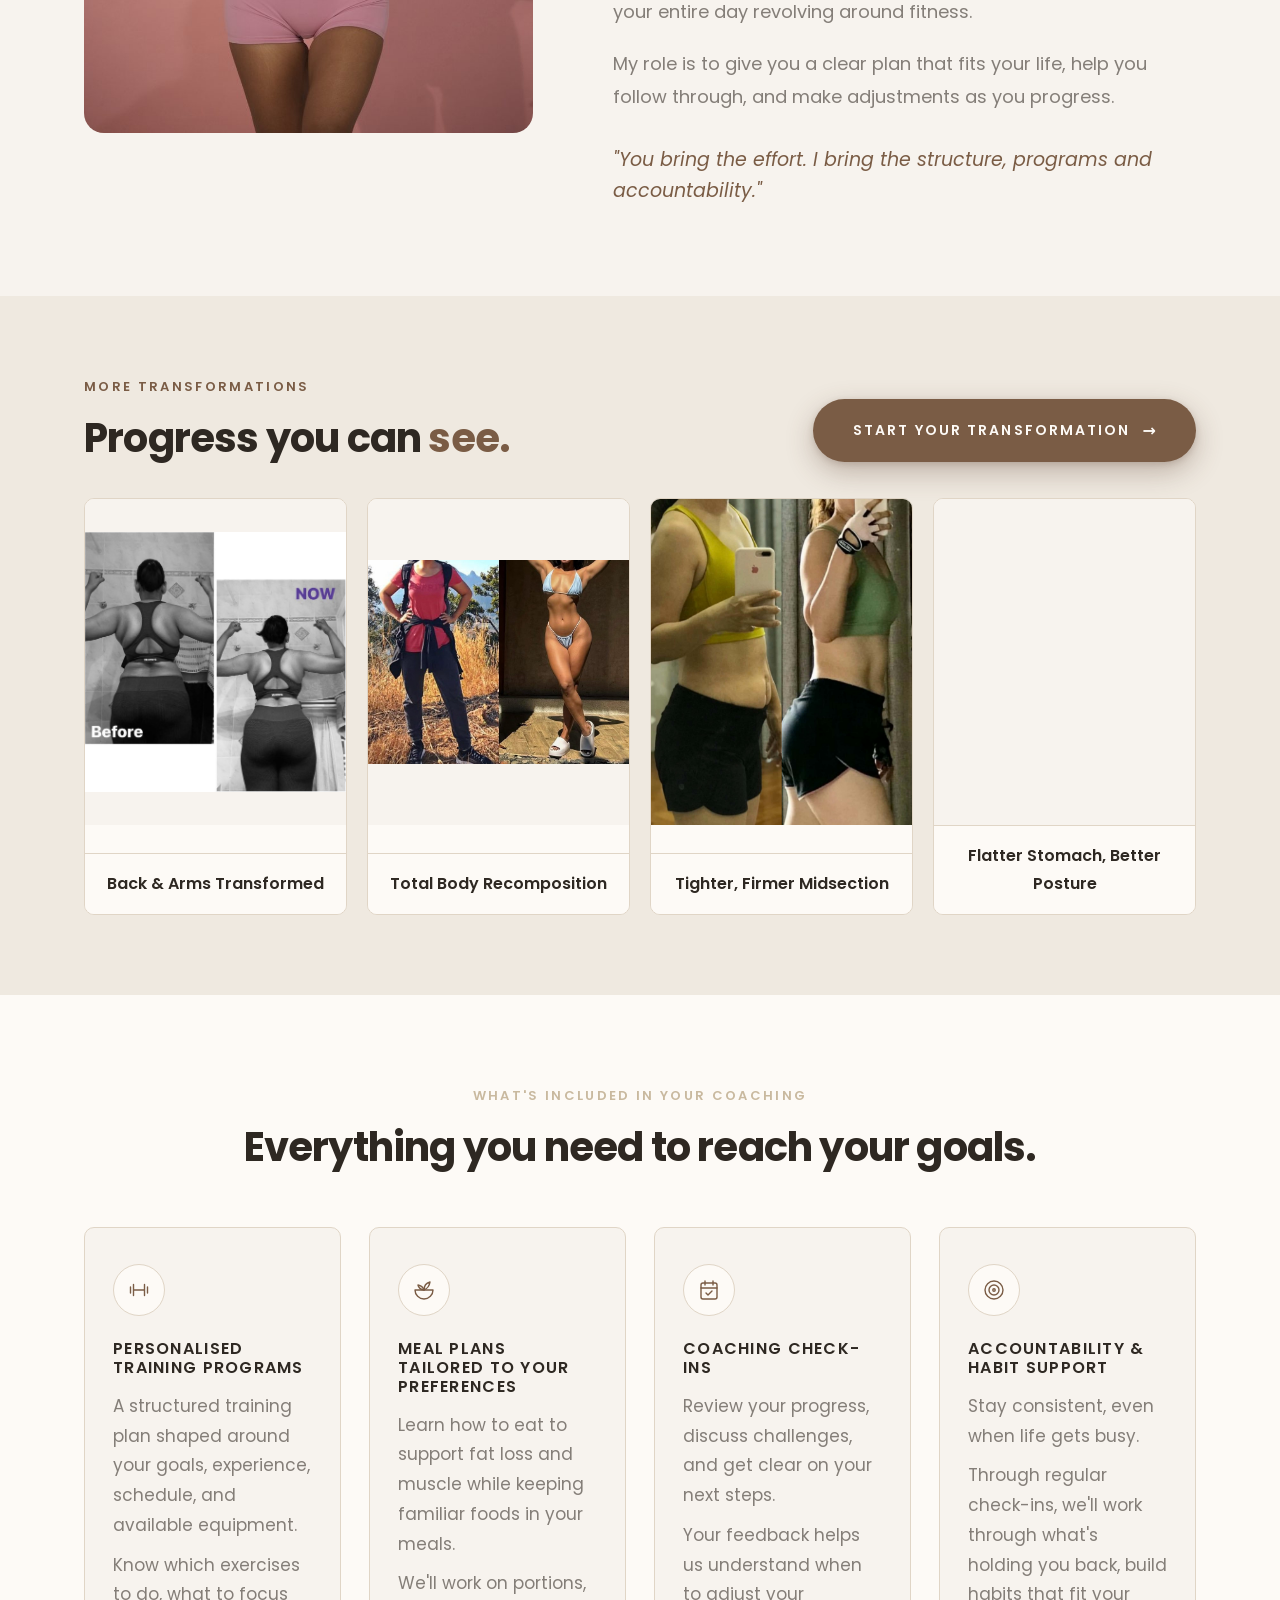
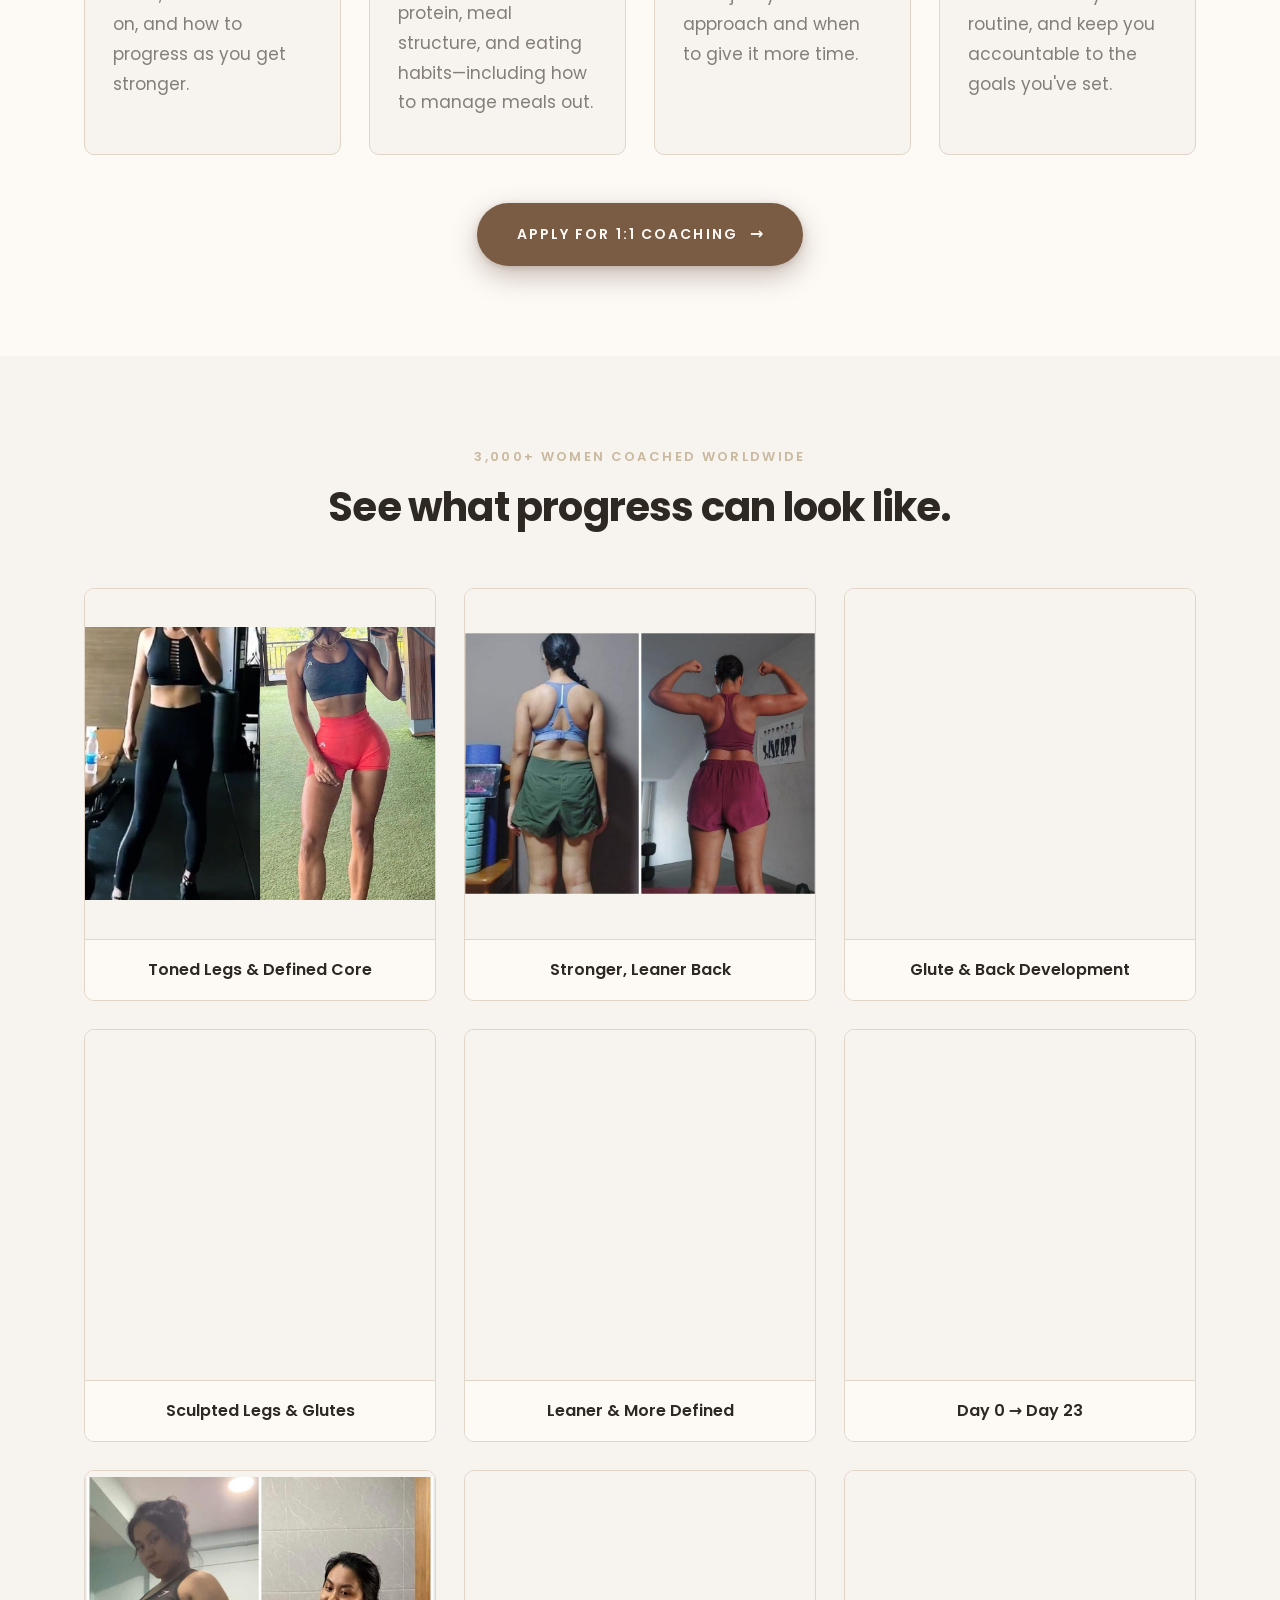
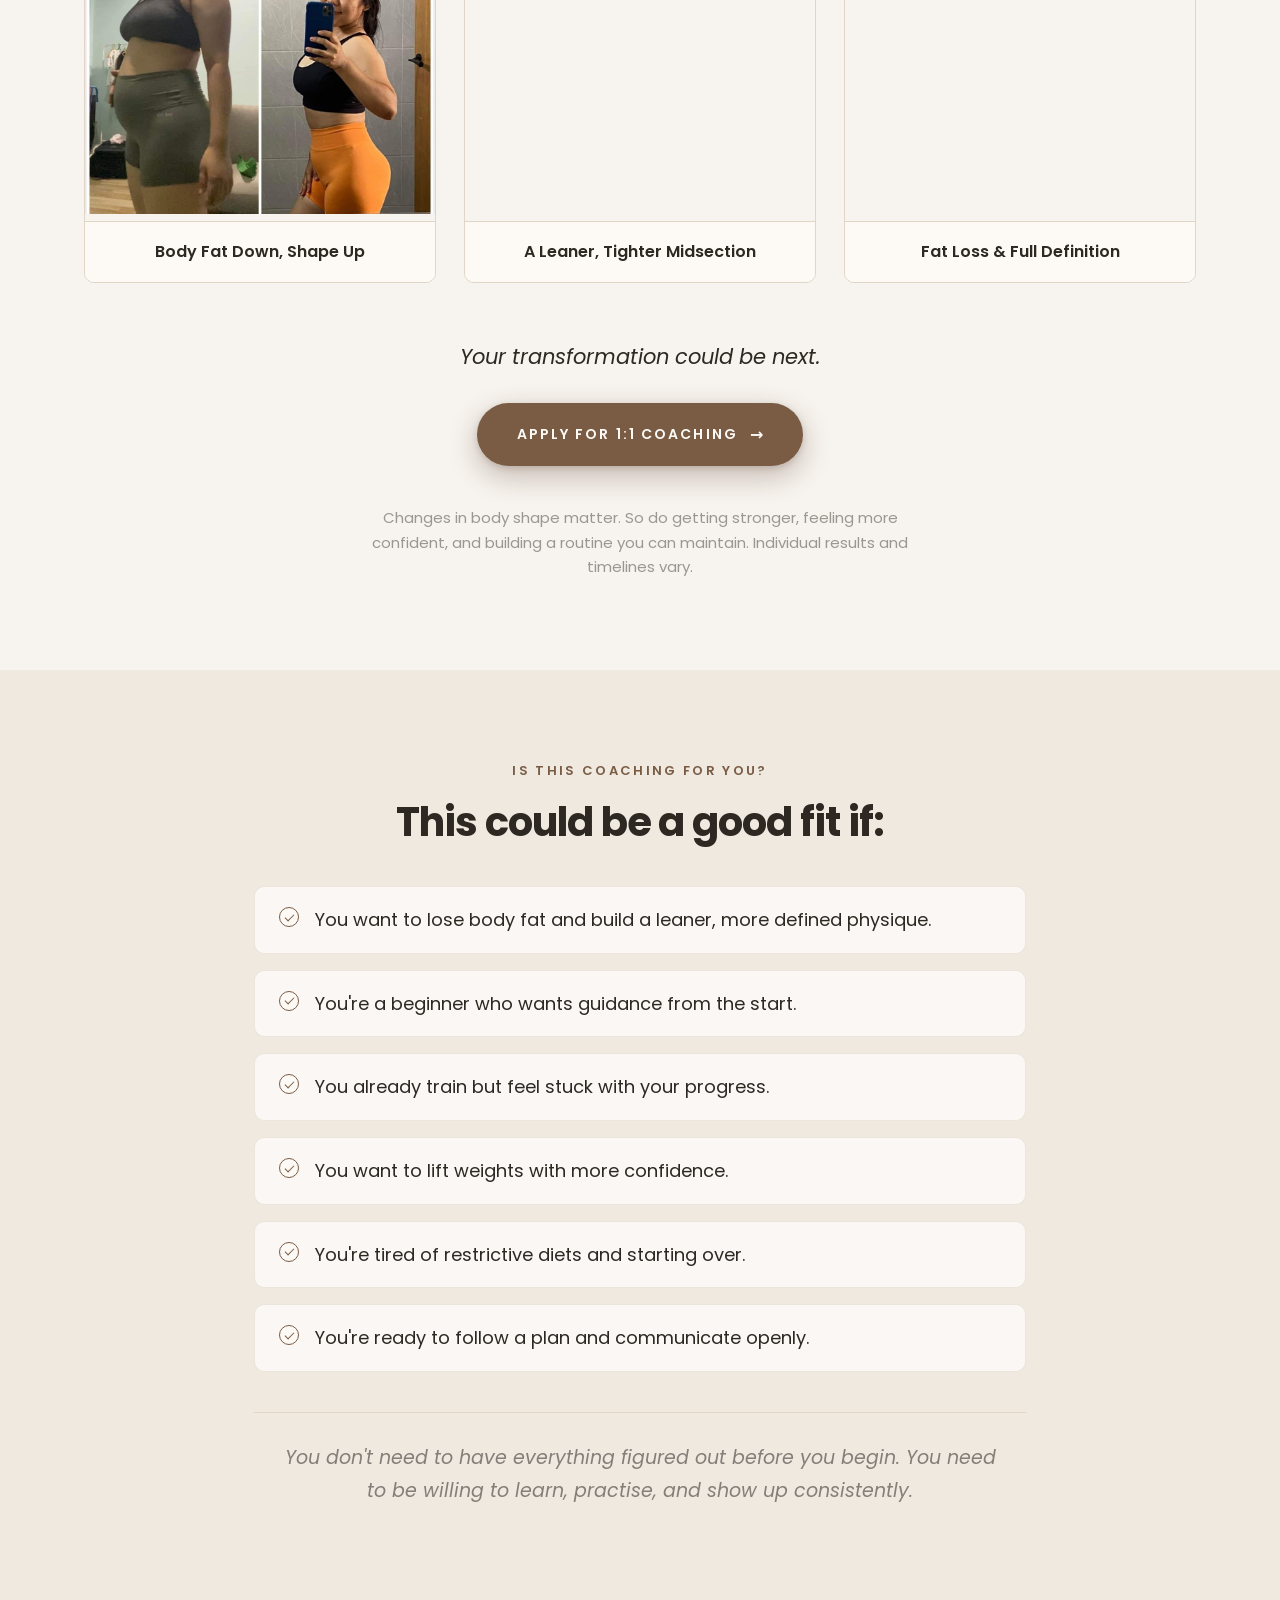
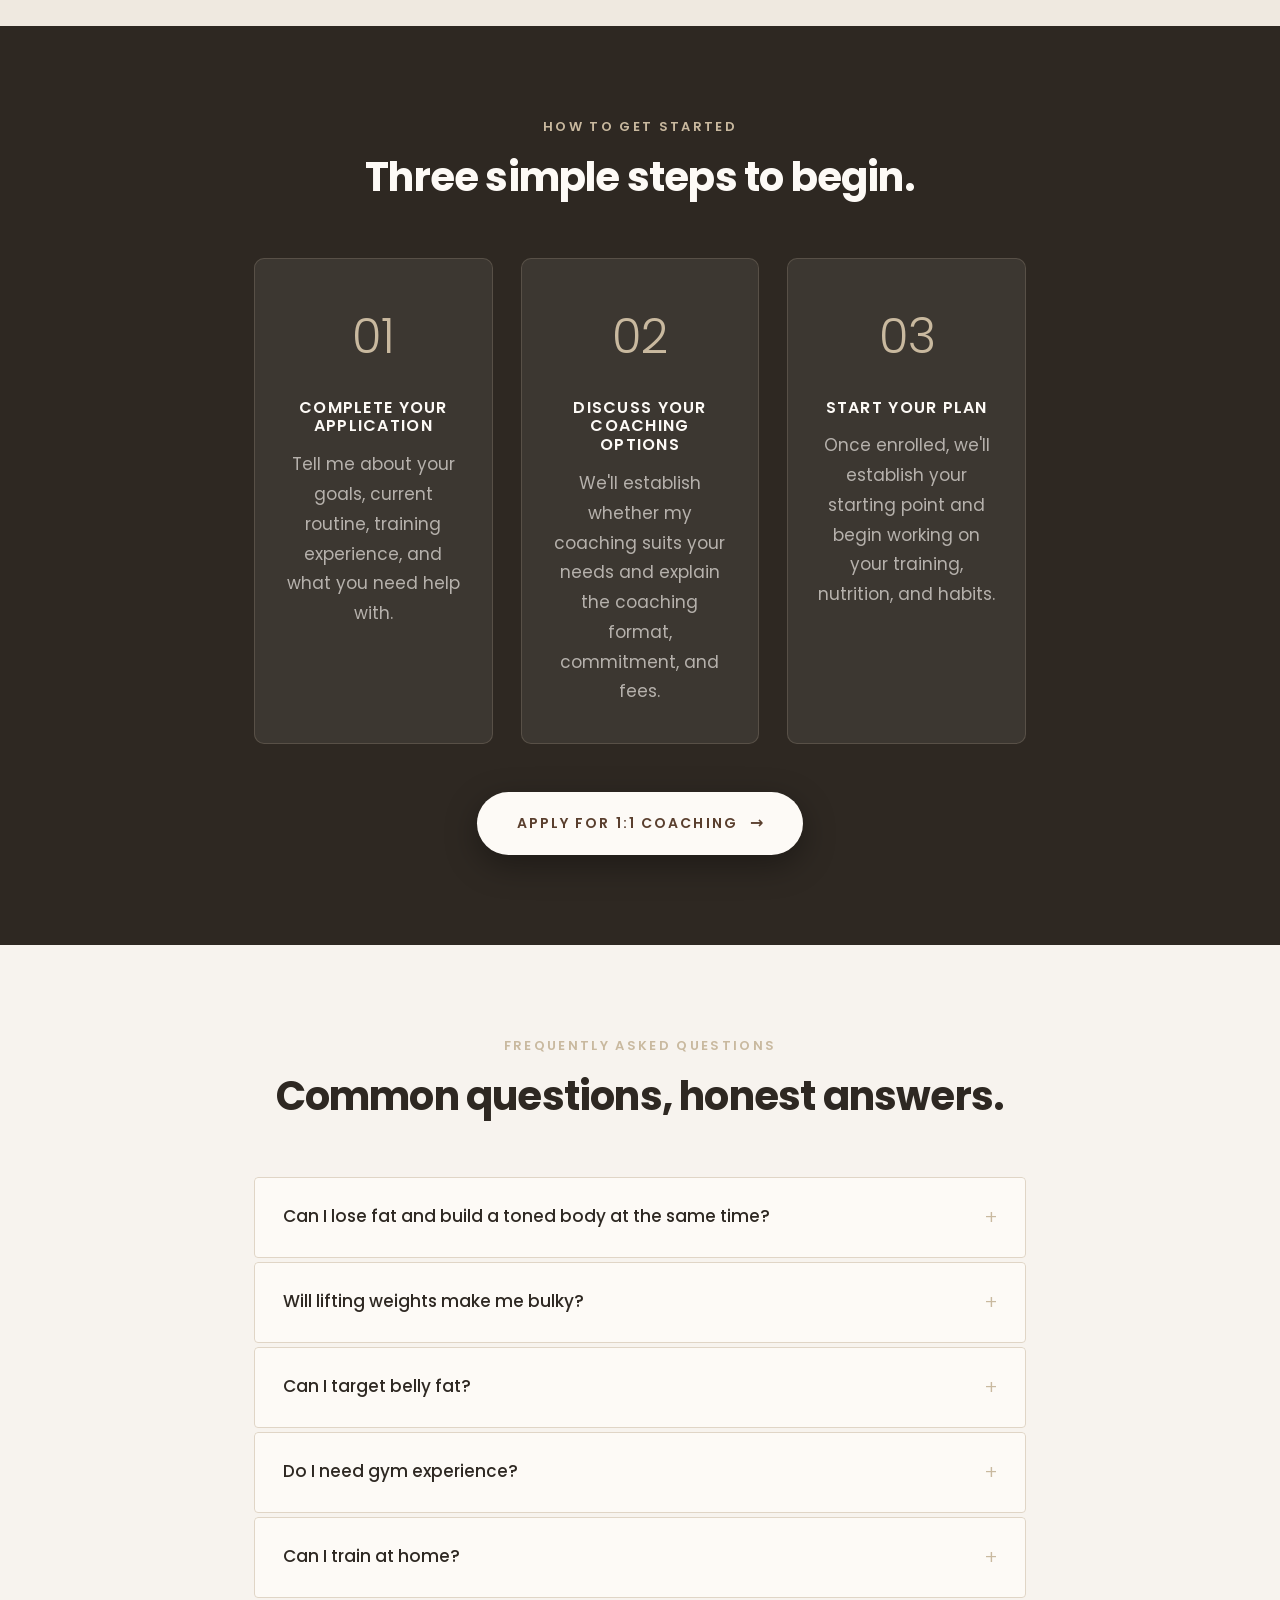
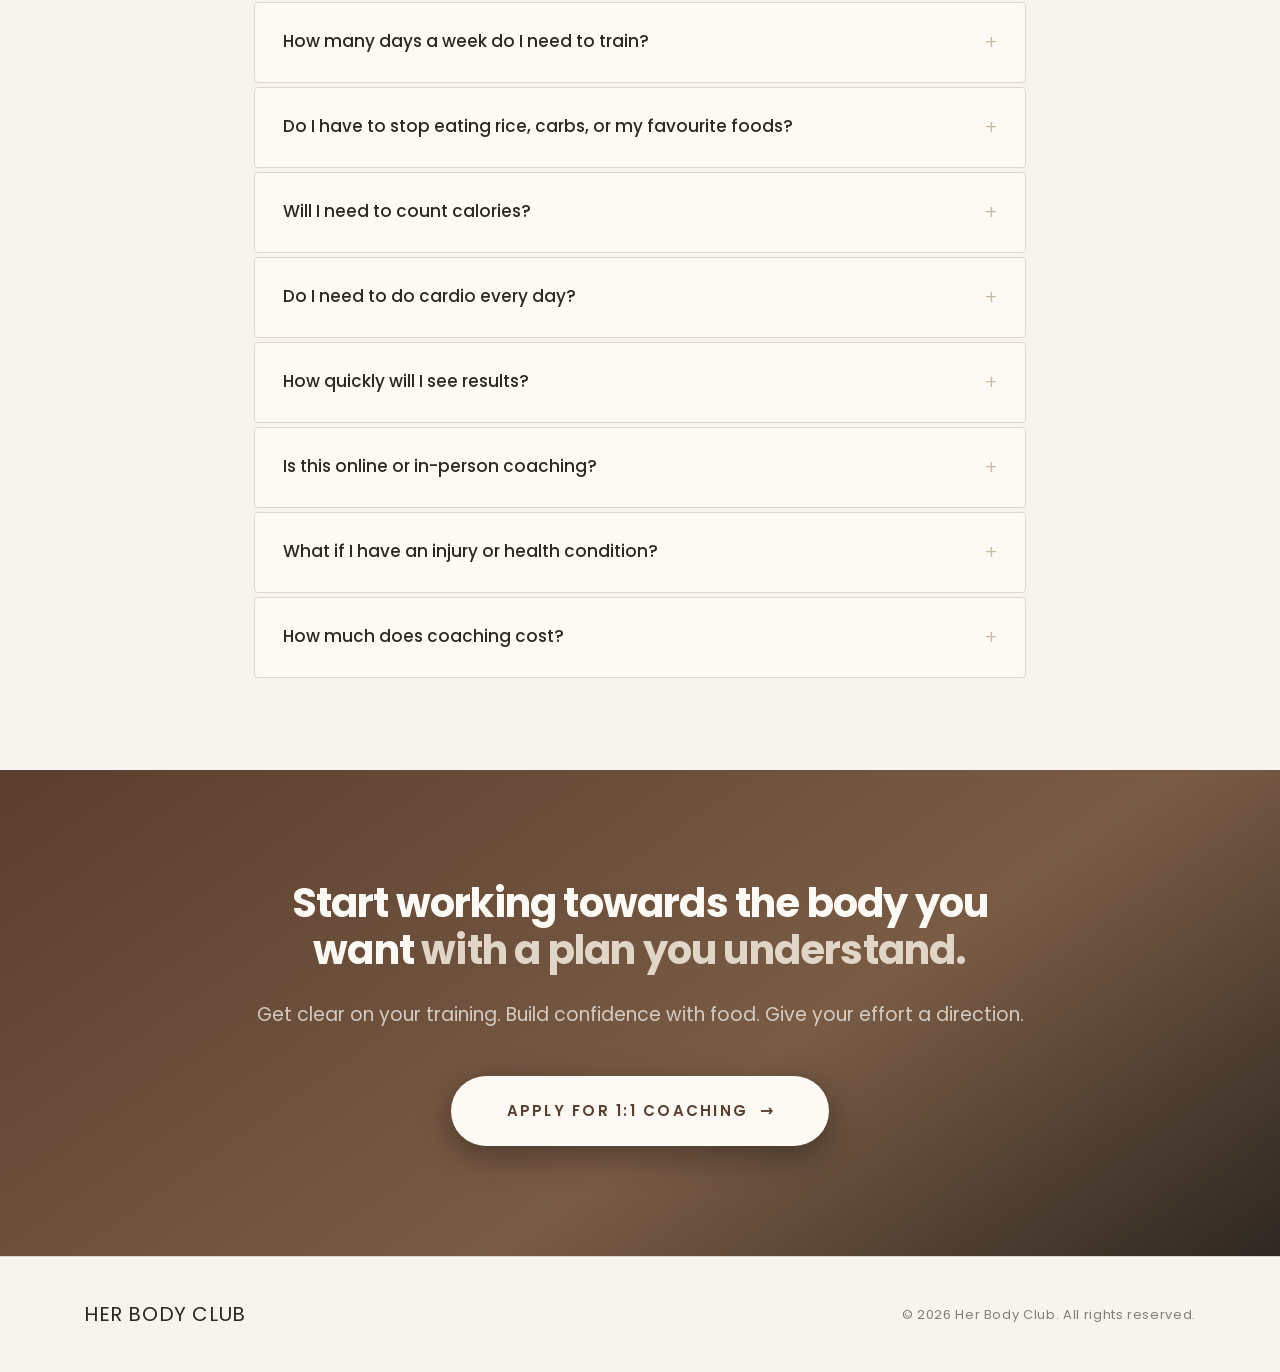
==== commit 8e38335b: "remove_preview_desp1" ====
--- a/index.html
+++ b/index.html
@@ -11,8 +11,6 @@
   <!-- Open Graph / Social Sharing -->
   <meta property="og:type" content="website" />
   <meta property="og:title" content="Her Body Club | Online Fitness Coaching for Women" />
-  <meta property="og:description"
-    content="Lose body fat. Build a leaner, stronger body. Personalised 1:1 online coaching with structured training, practical nutrition, and real accountability." />
   <meta property="og:url" content="https://www.herbodyclub.com/" />
   <meta property="og:site_name" content="HER BODY CLUB" />
   <meta property="og:image" content="https://www.herbodyclub.com/images/og-cover.jpg" />
@@ -26,8 +24,6 @@
   <meta name="twitter:card" content="summary_large_image" />
   <meta name="twitter:image" content="https://www.herbodyclub.com/images/og-cover.jpg" />
   <meta name="twitter:title" content="HER BODY CLUB | Online Fitness Coaching for Women" />
-  <meta name="twitter:description"
-    content="Personalised 1:1 online coaching for women — strength training, nutrition guidance, and accountability that fits your life." />
 
   <link rel="preconnect" href="https://fonts.googleapis.com" />
   <link rel="preconnect" href="https://fonts.gstatic.com" crossorigin />
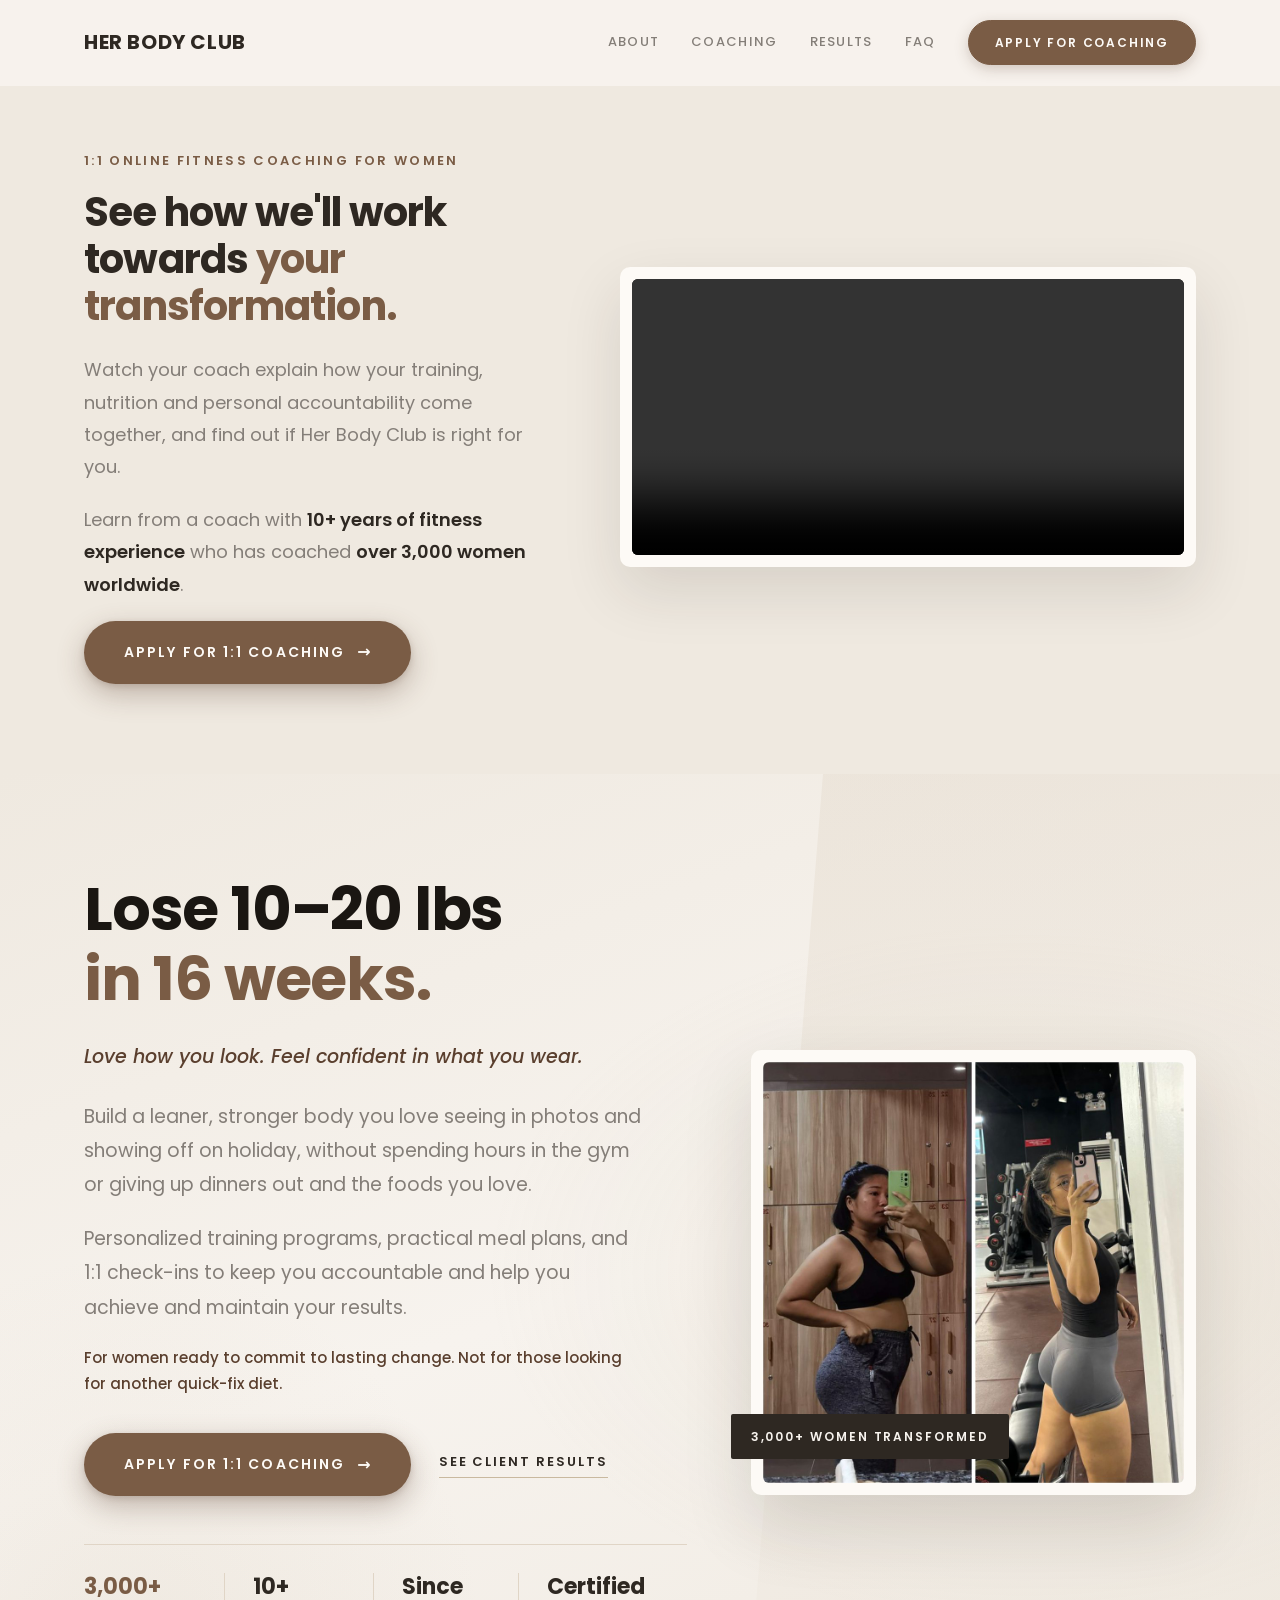
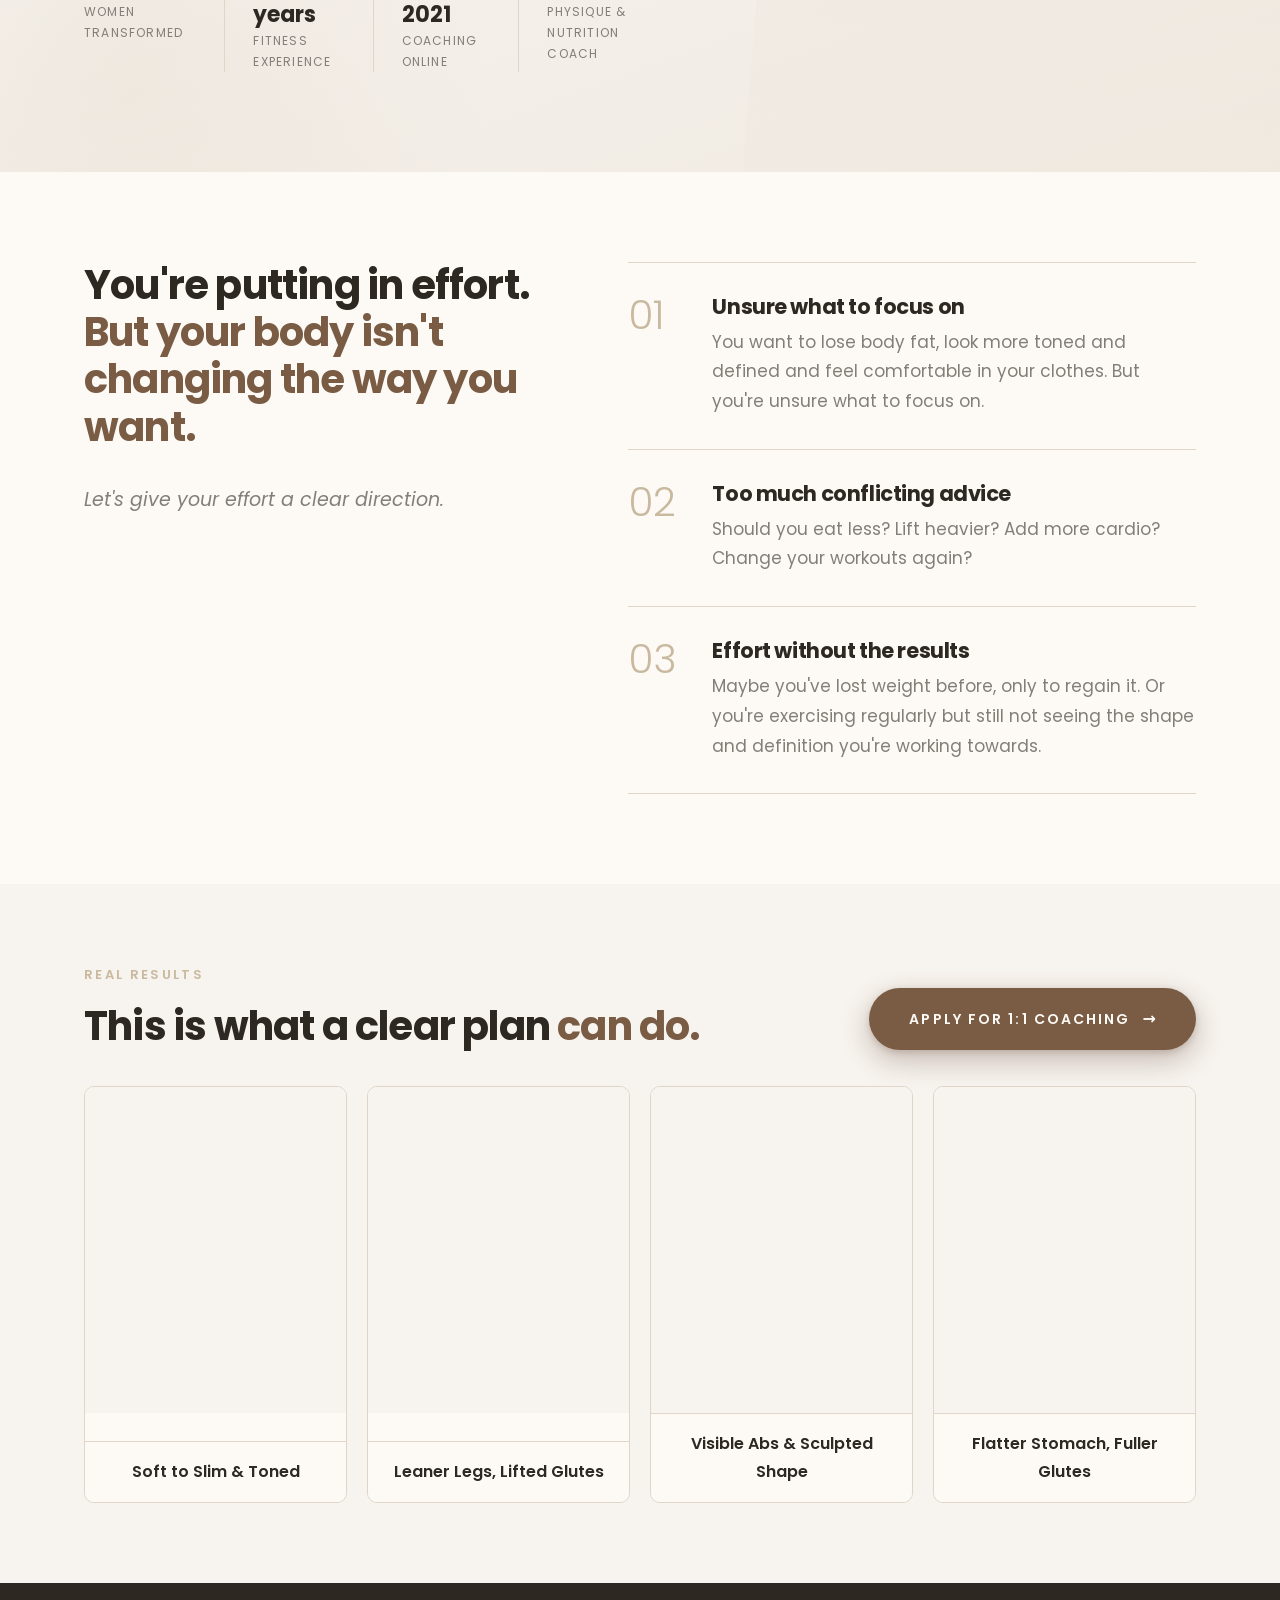
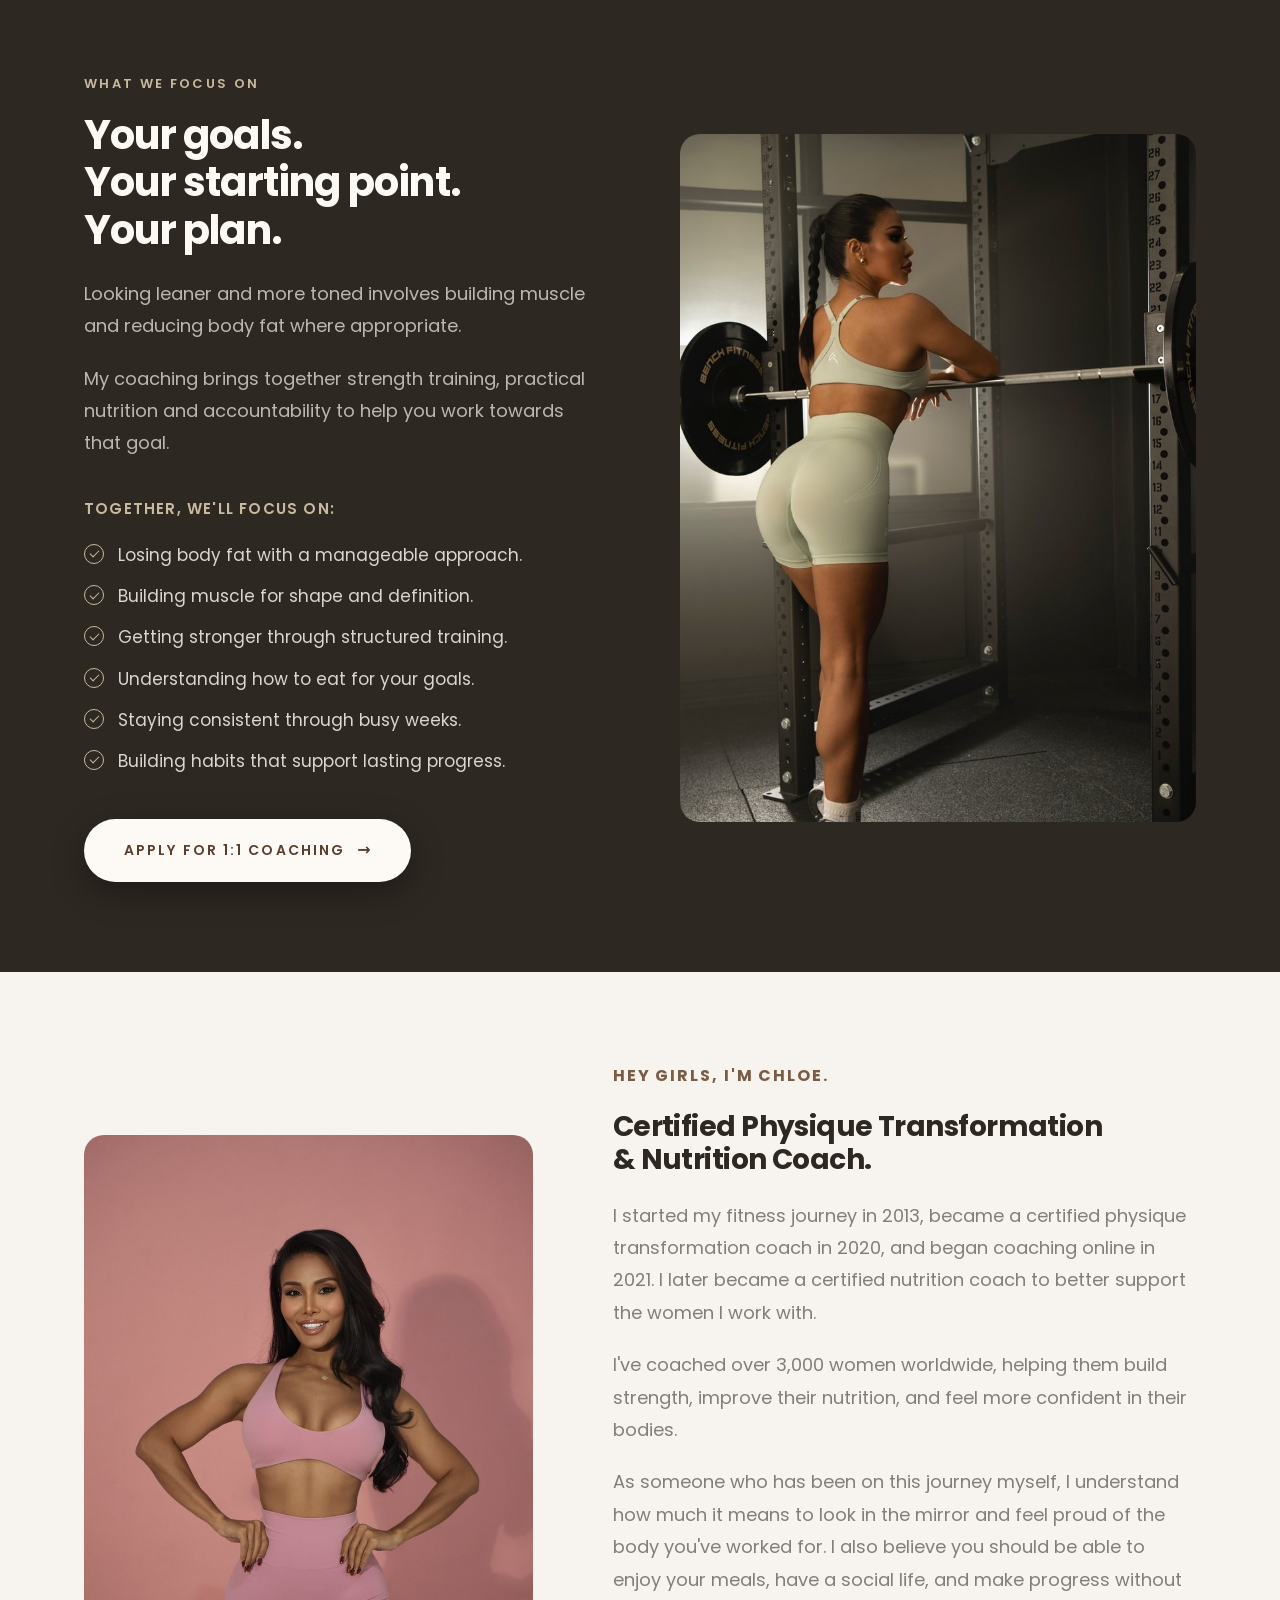
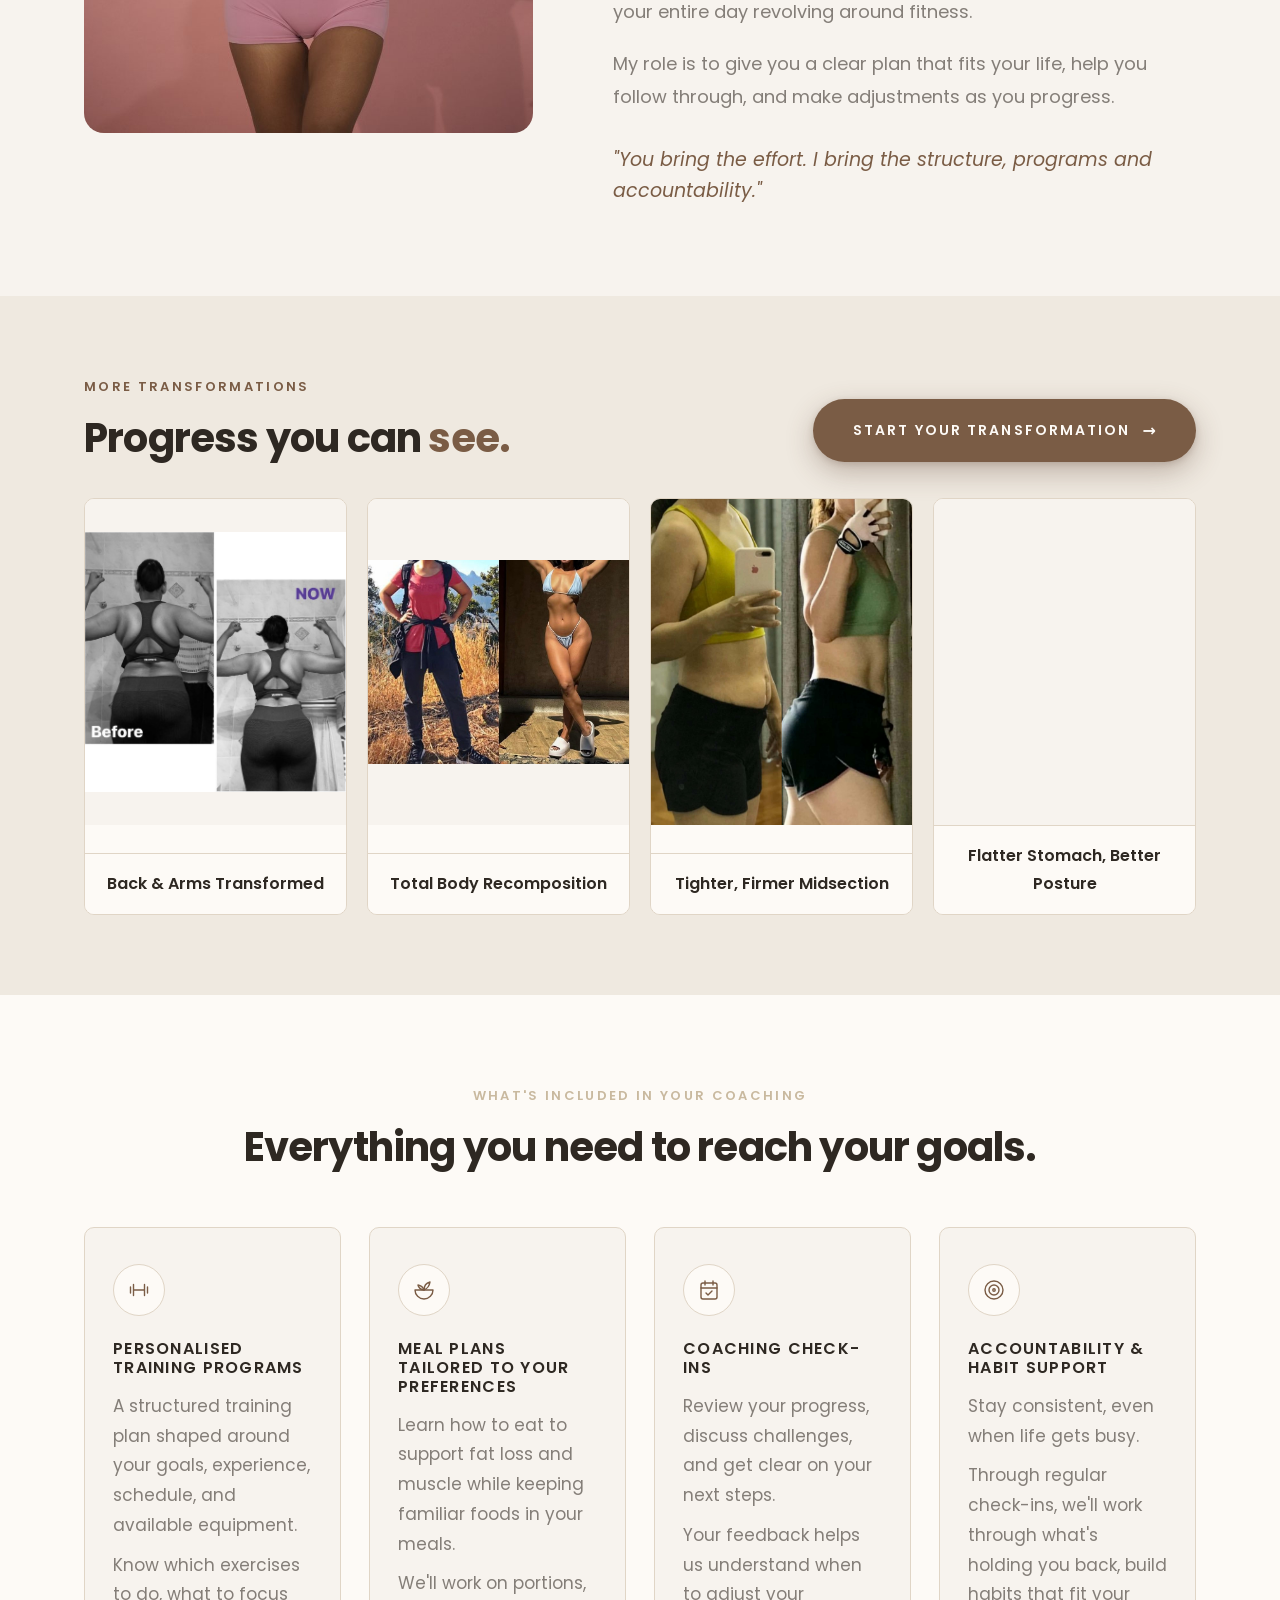
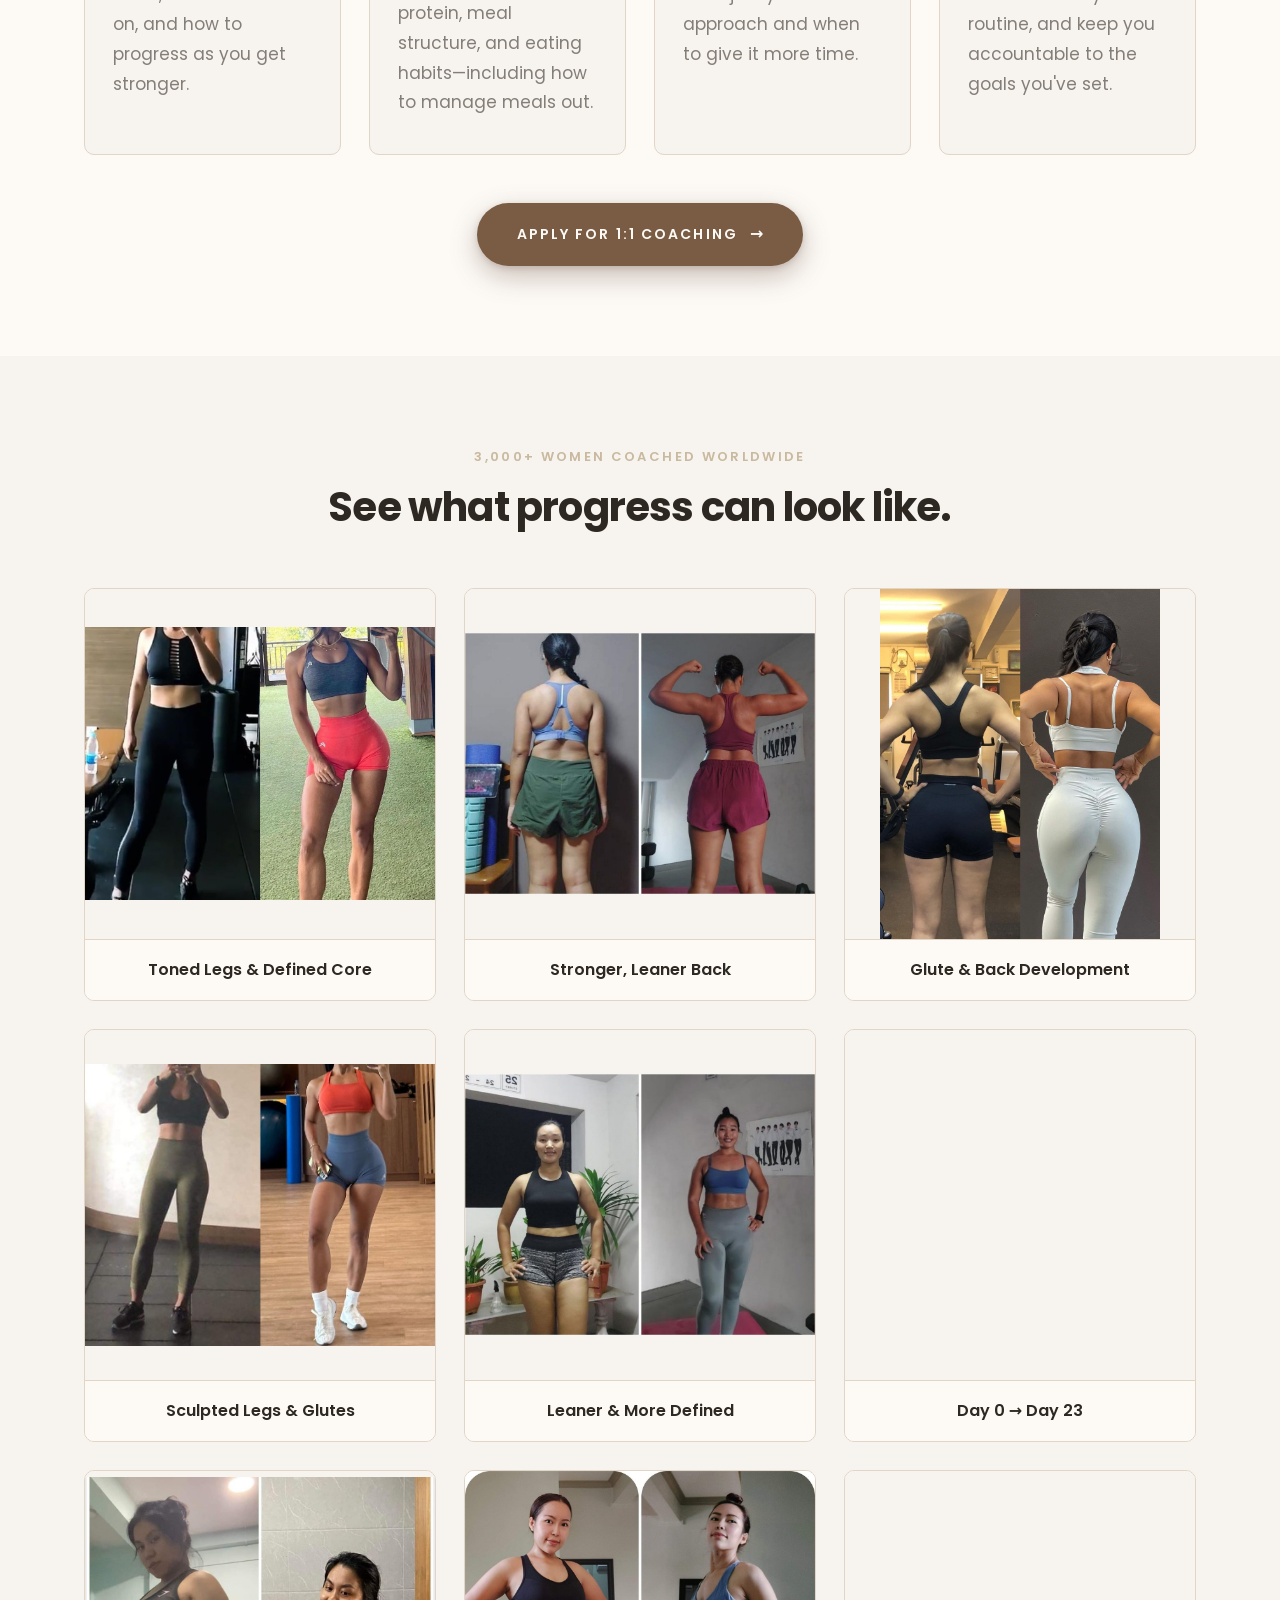
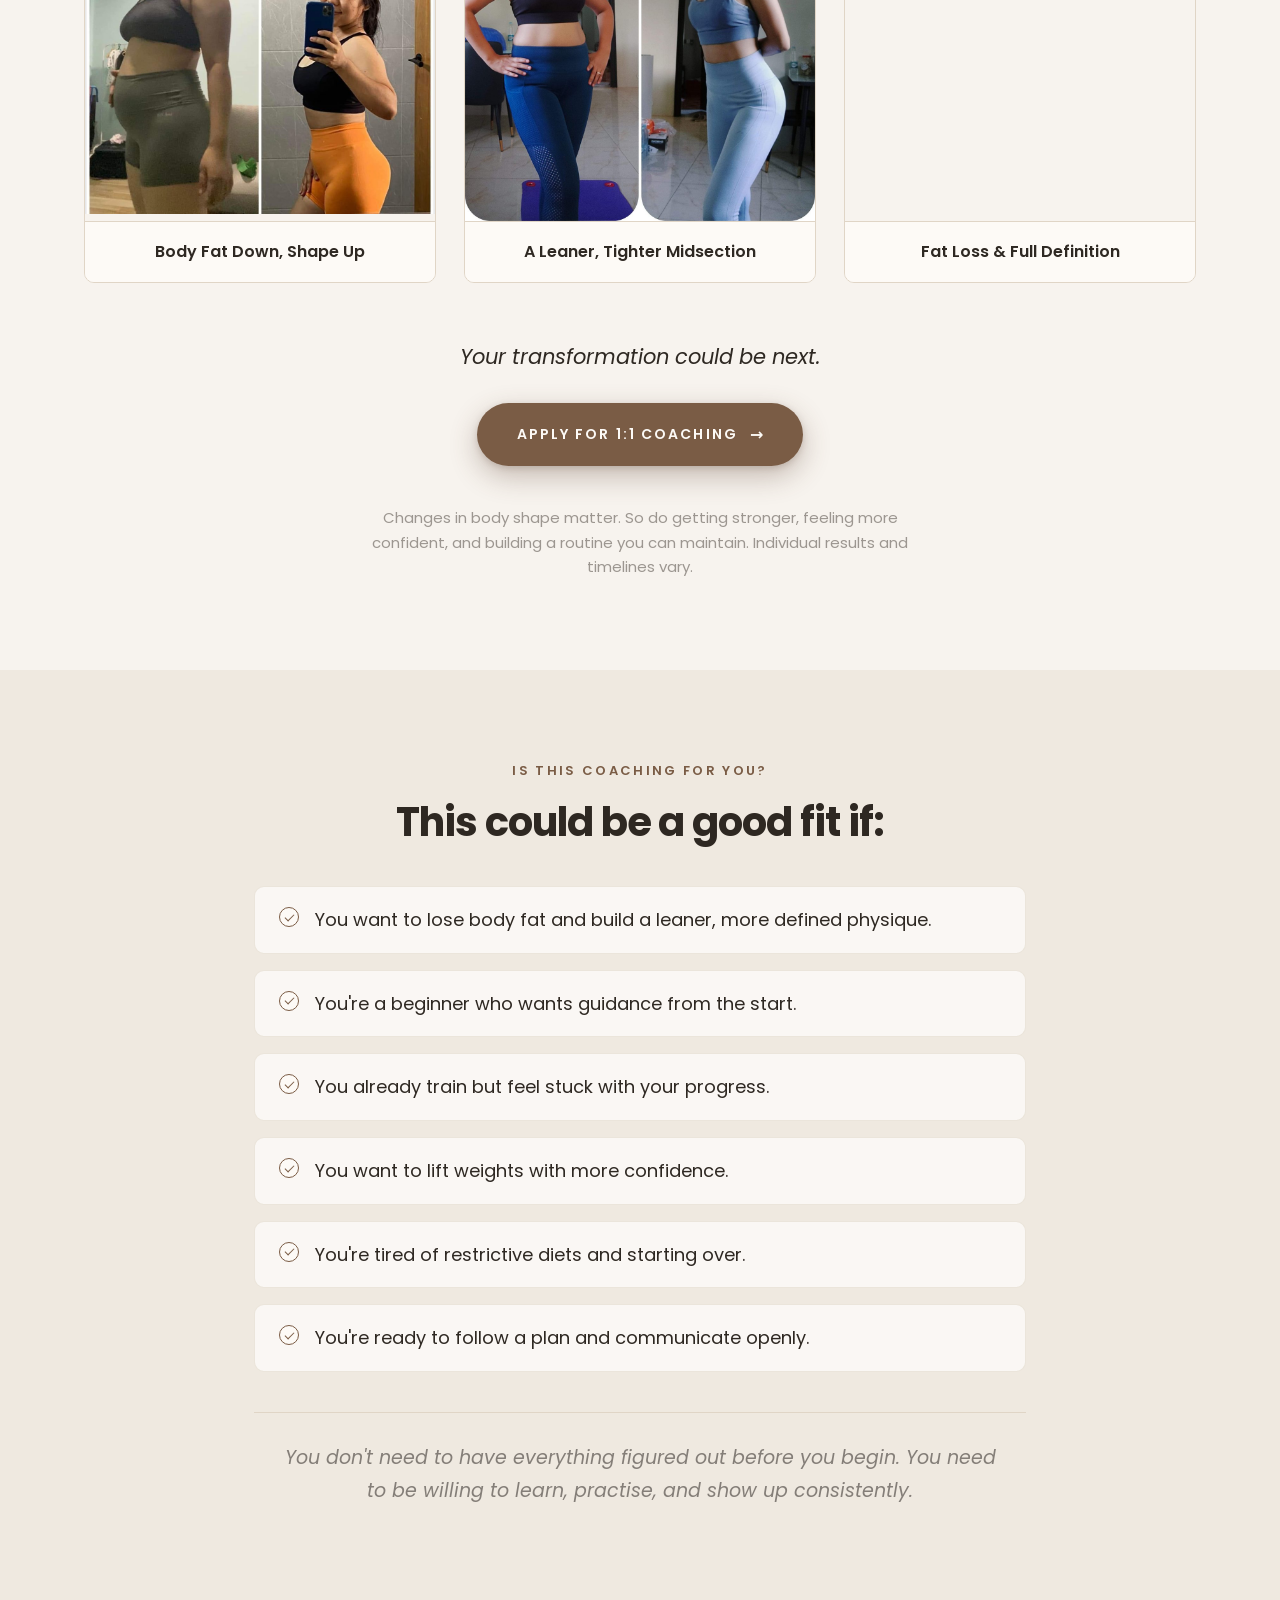
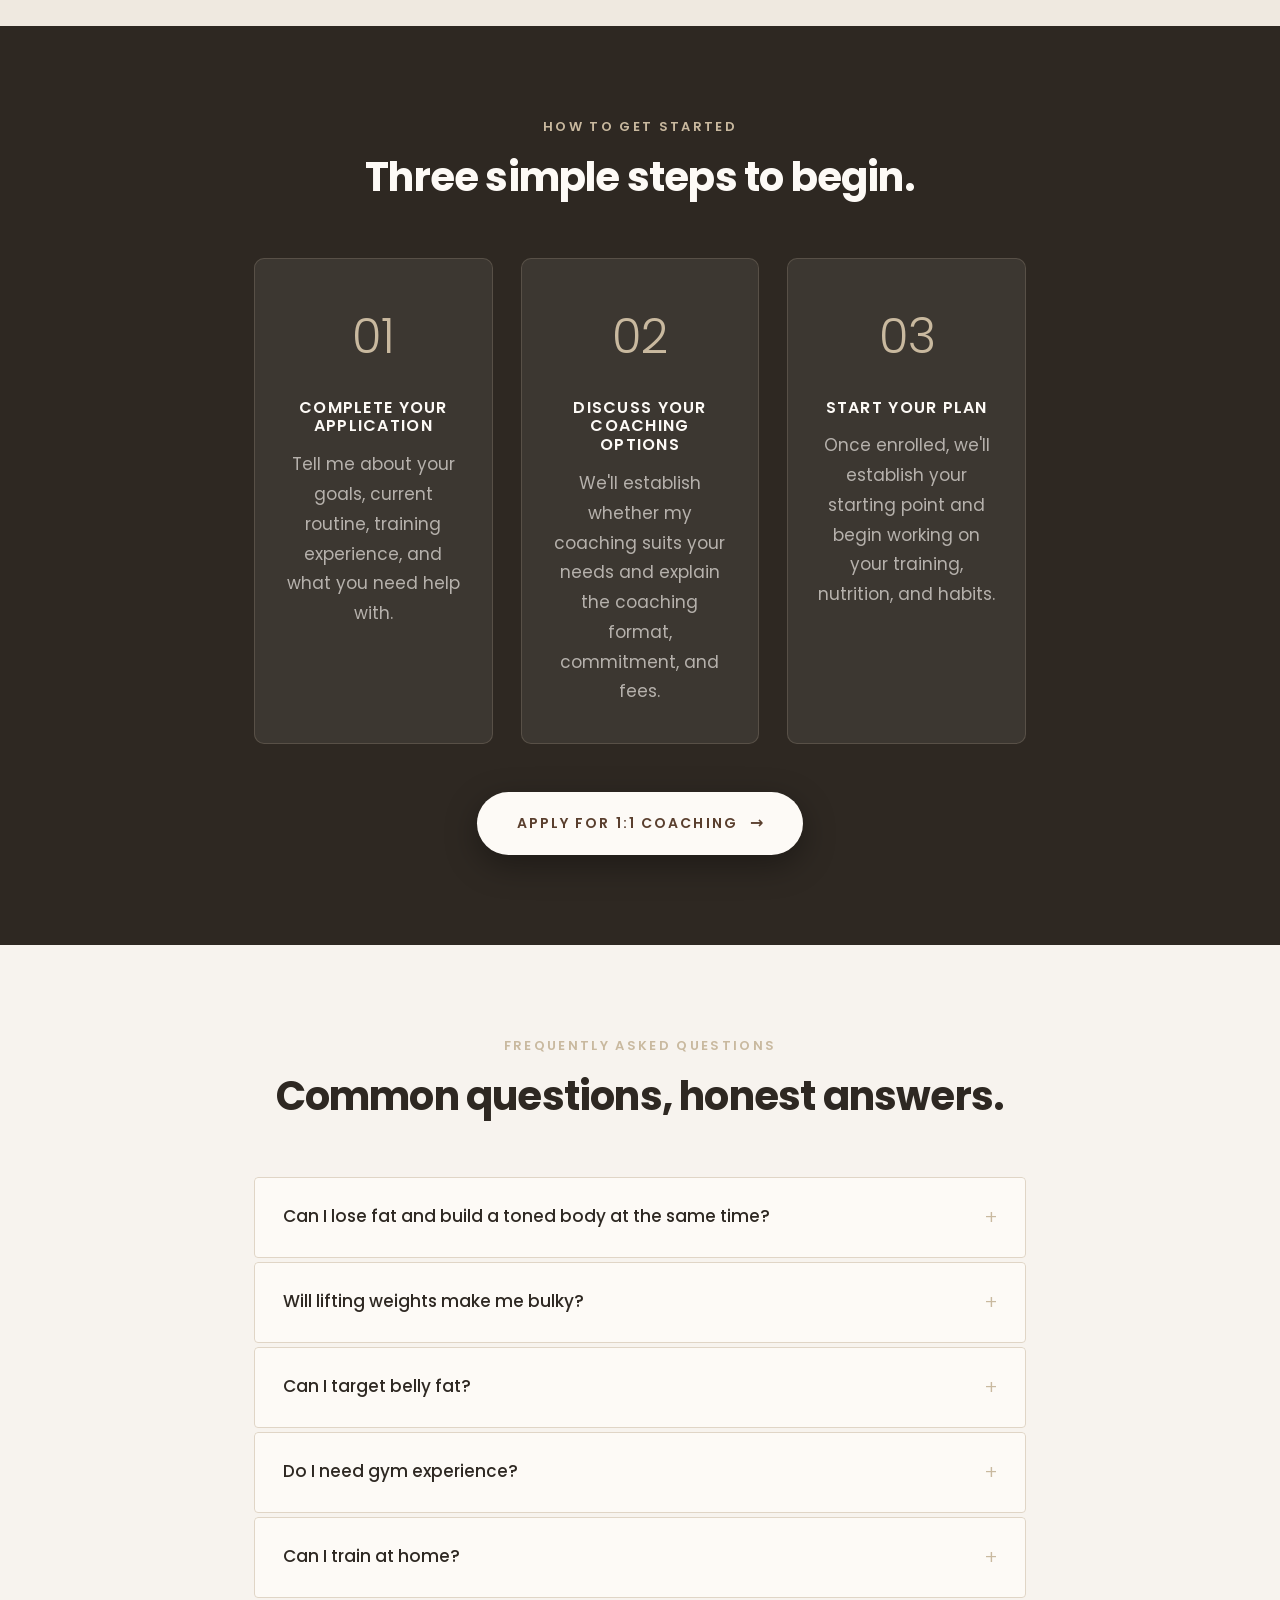
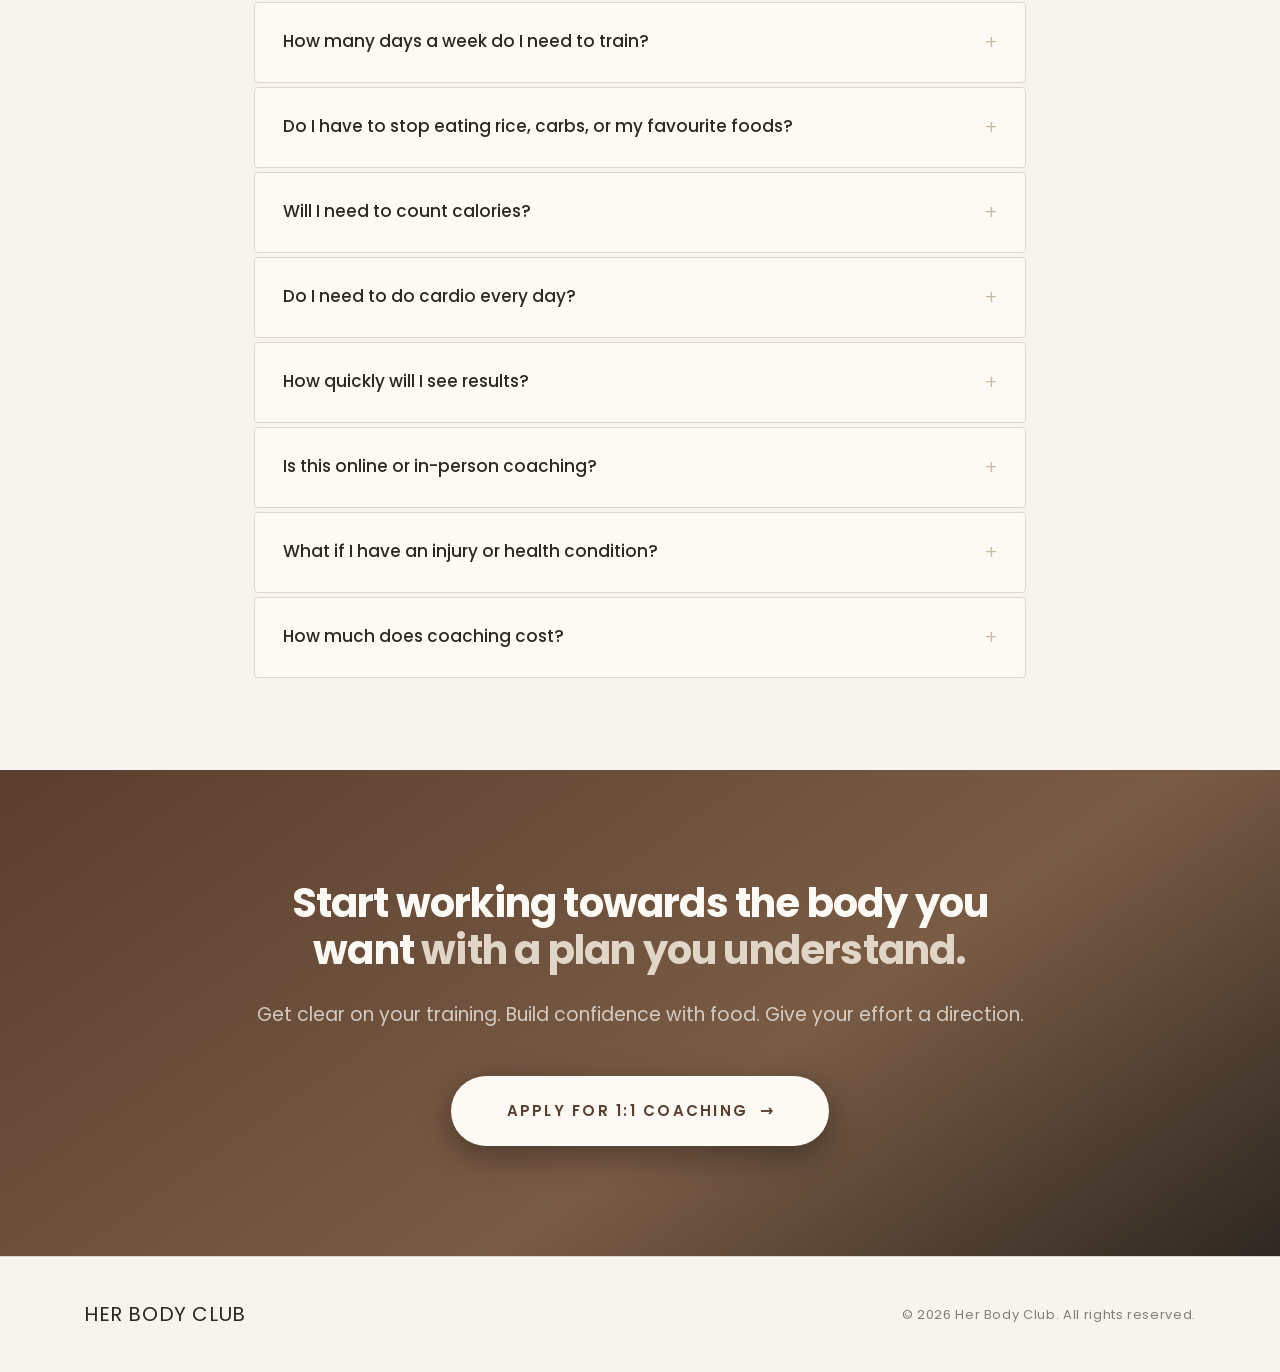
==== commit 85a911bf: "remove_preview_desp2" ====
--- a/index.html
+++ b/index.html
@@ -5,8 +5,6 @@
   <meta charset="UTF-8" />
   <meta name="viewport" content="width=device-width, initial-scale=1.0" />
   <title>Her Body Club | Online Fitness Coaching for Women</title>
-  <meta name="description"
-    content="1:1 online fitness coaching for women. Lose 10-20 lbs in 16 weeks with personalised training, practical meal plans and 1:1 check-ins. Over 3,000 women coached worldwide." />
 
   <!-- Open Graph / Social Sharing -->
   <meta property="og:type" content="website" />
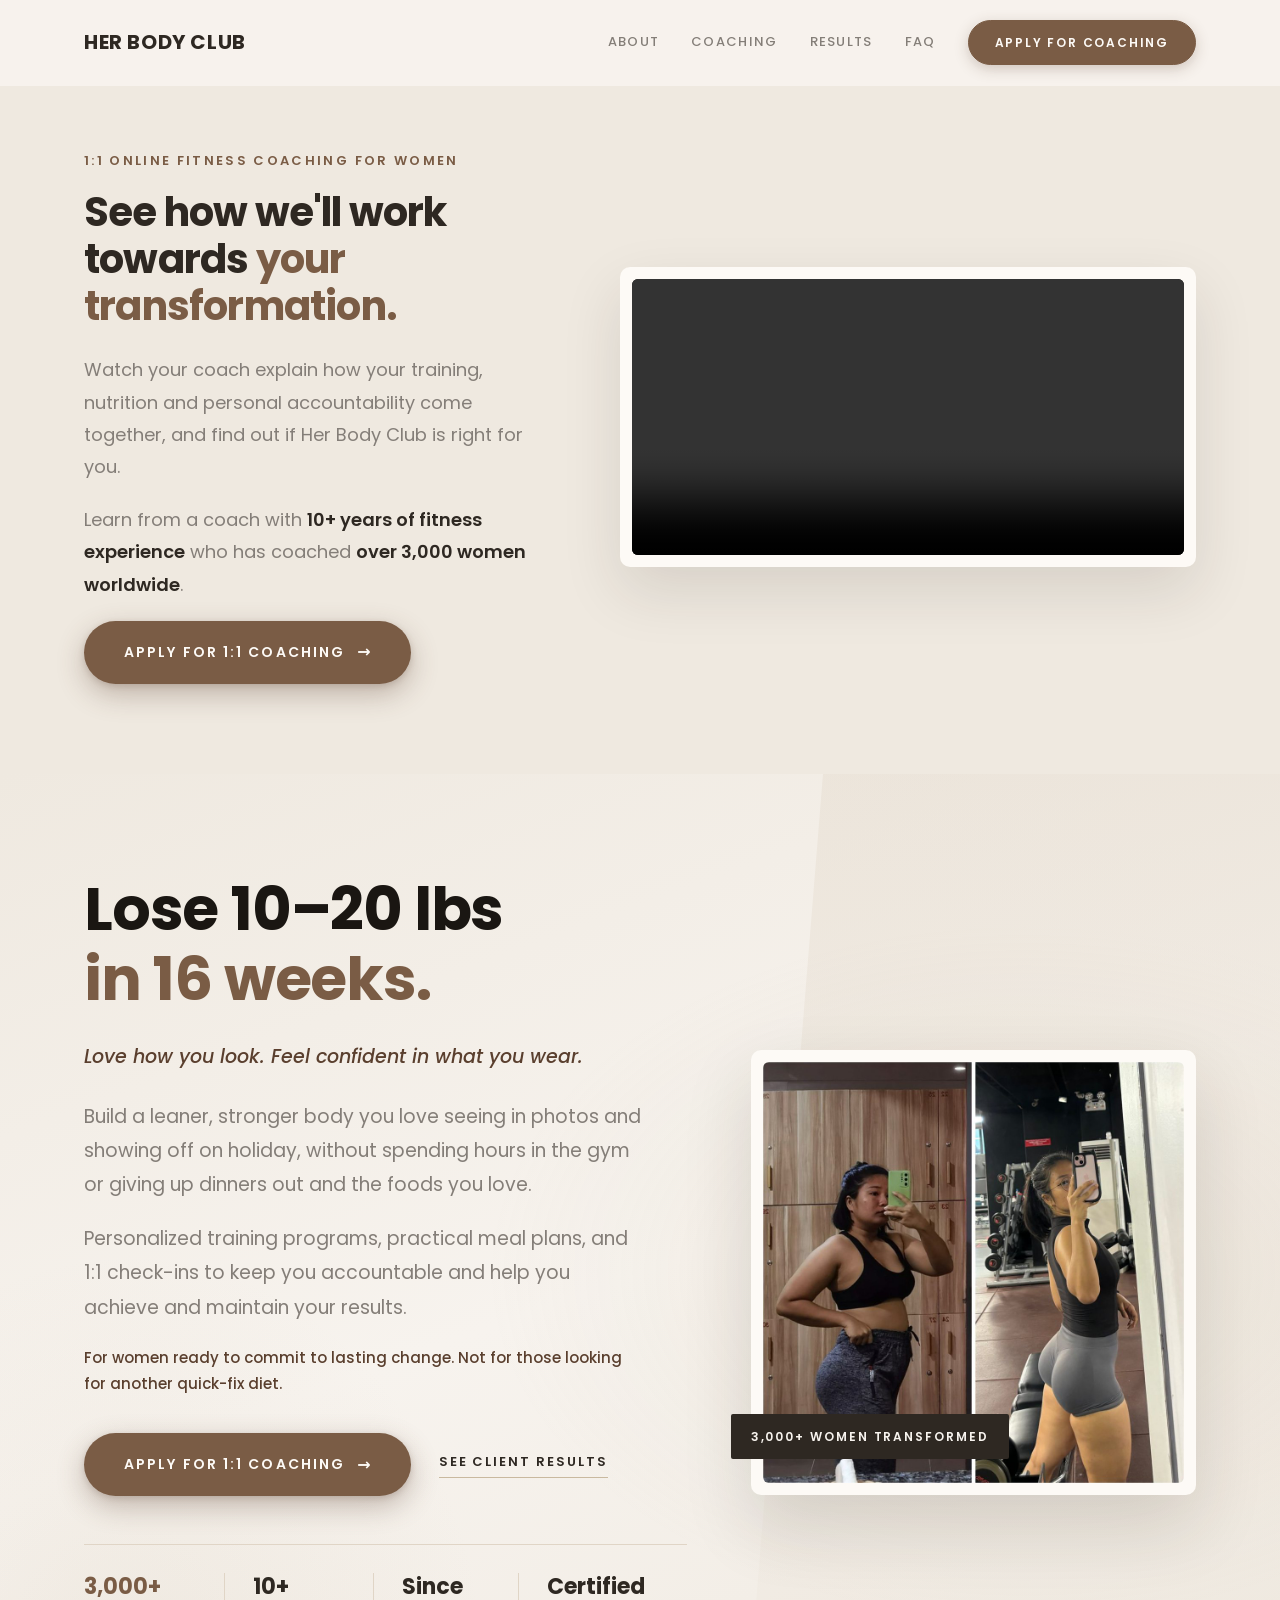
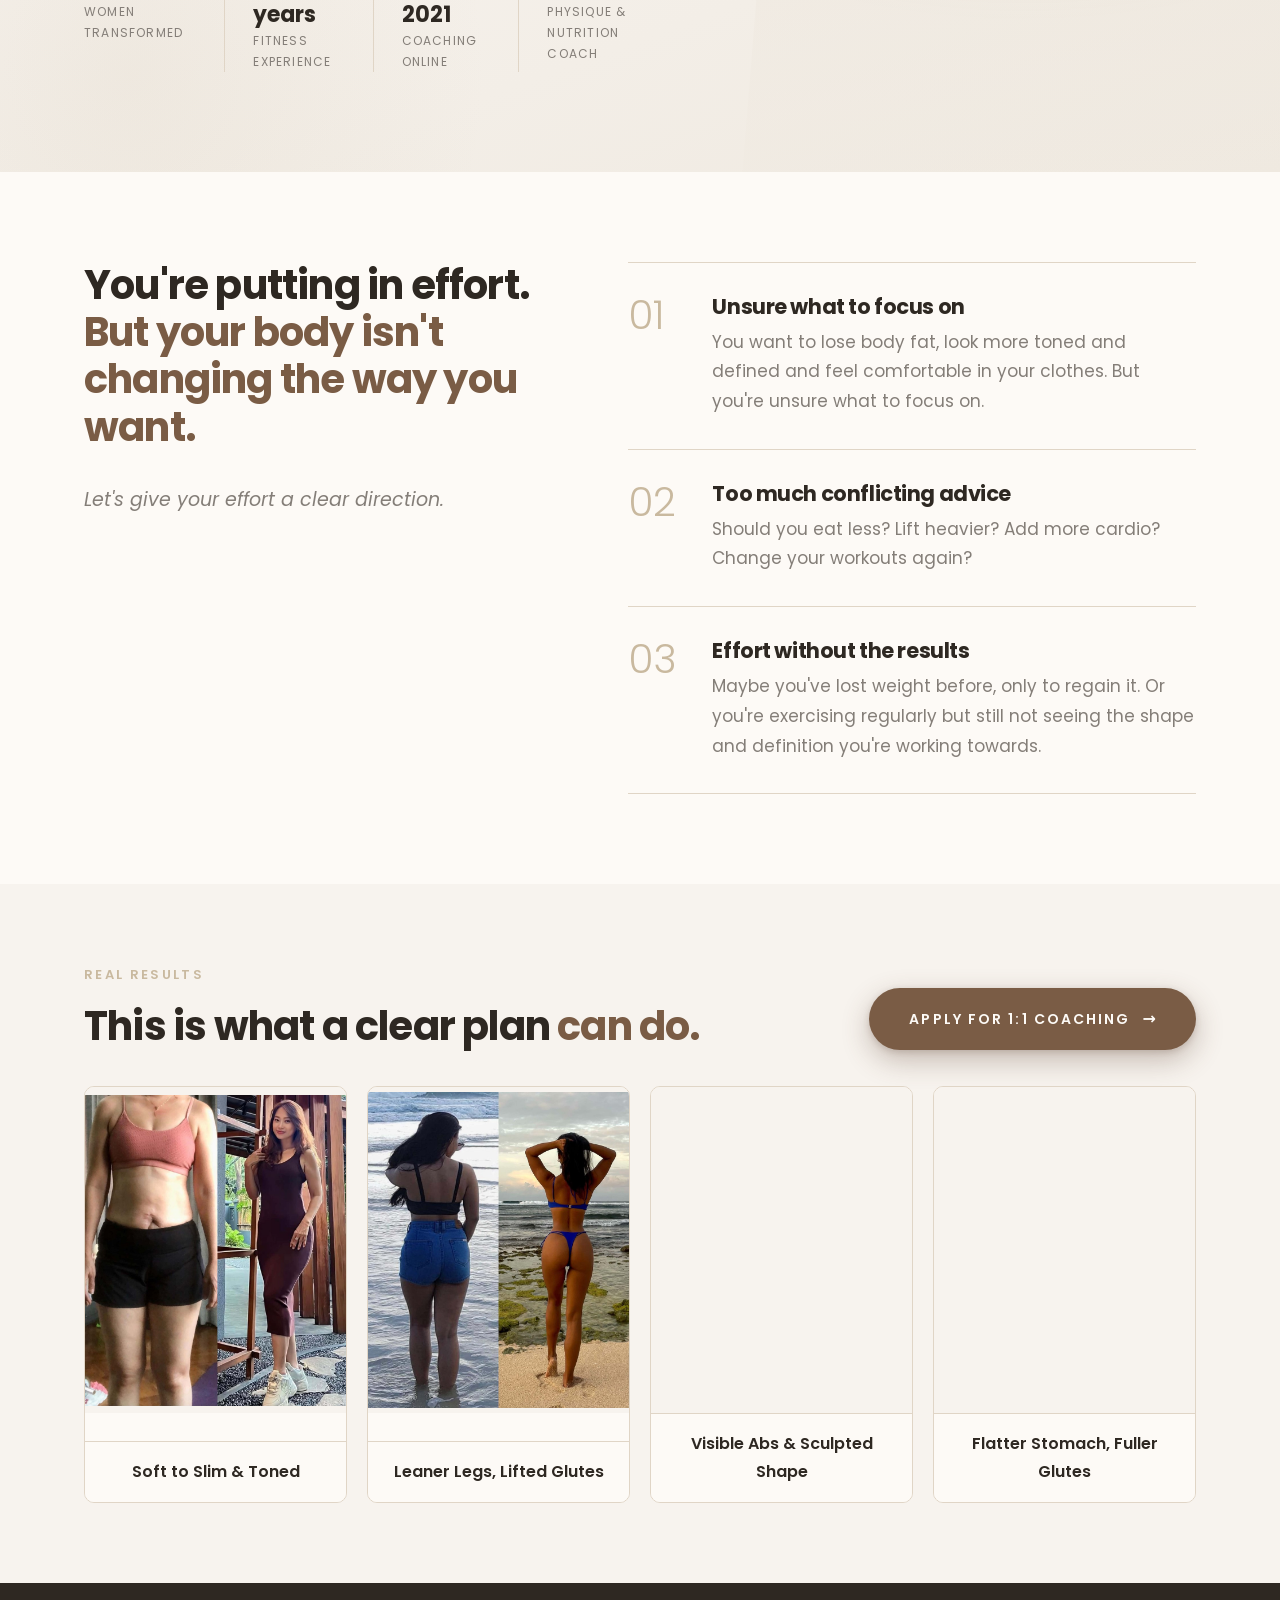
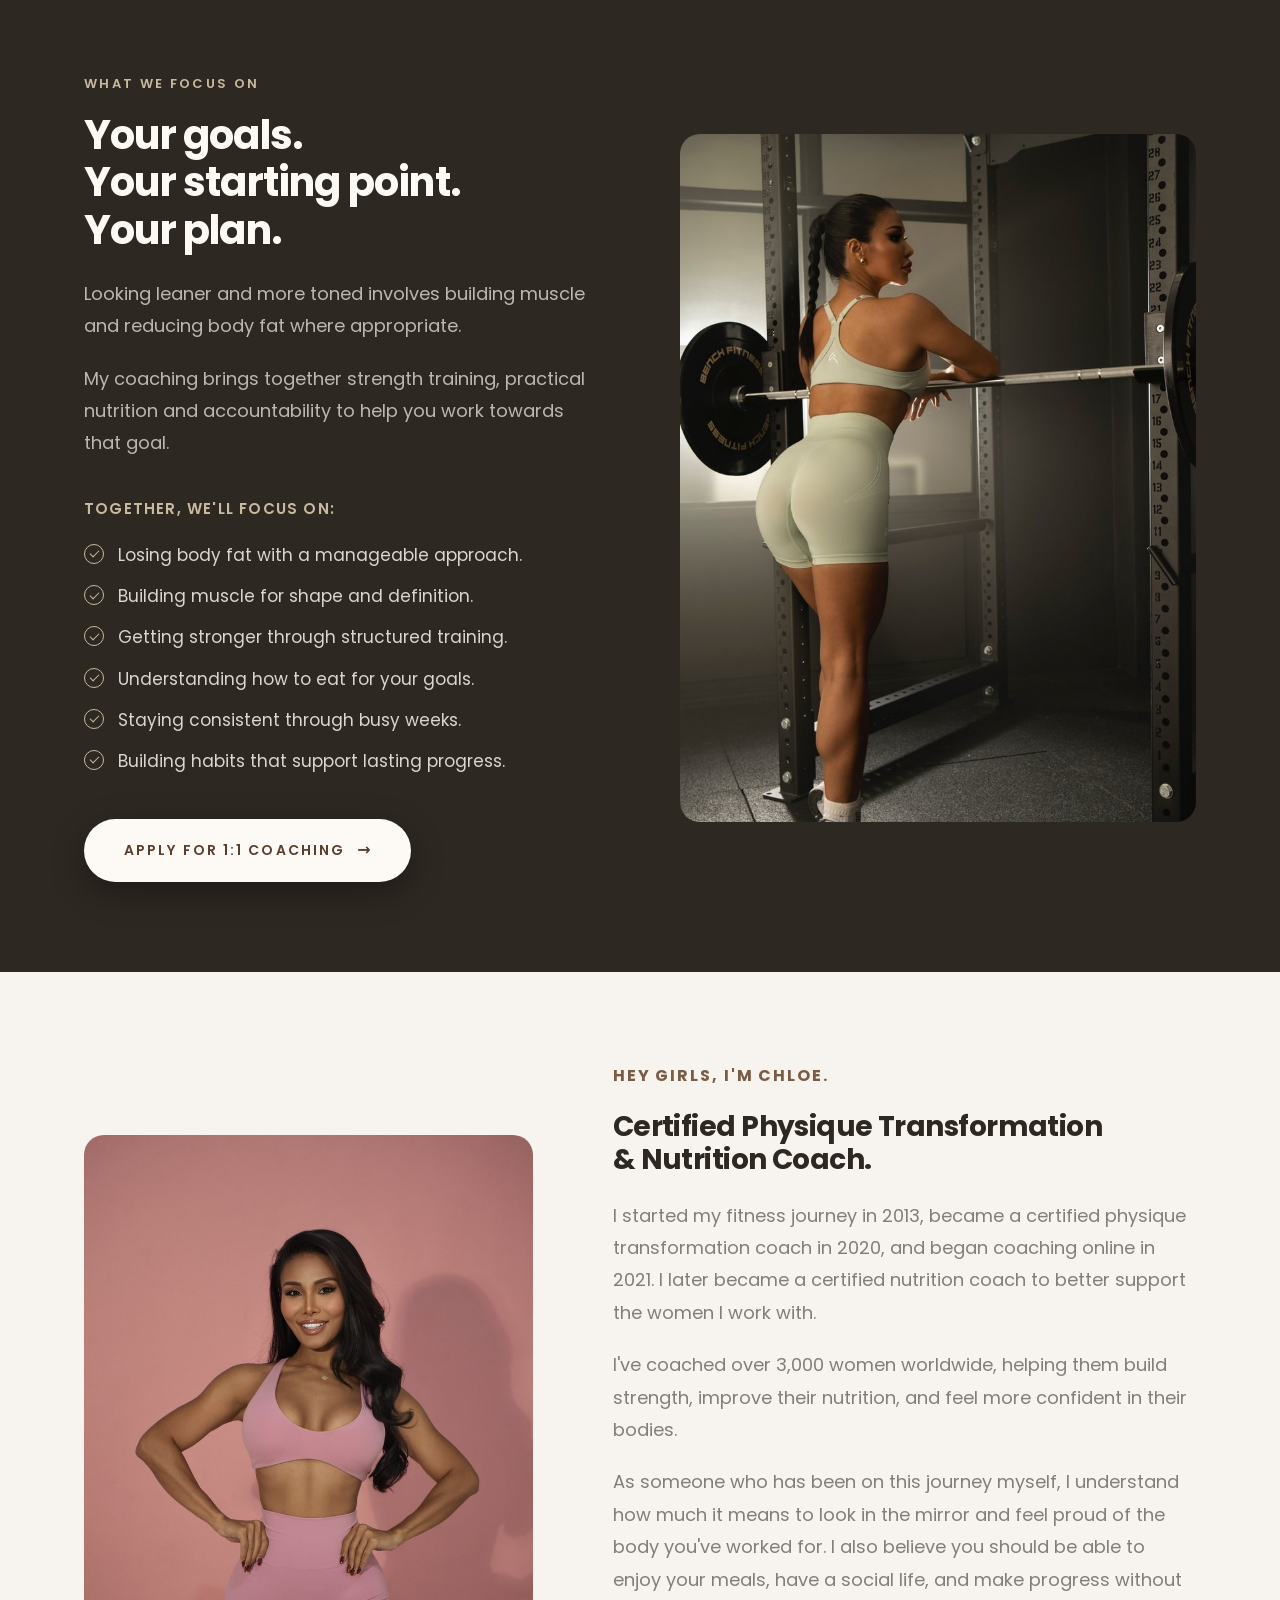
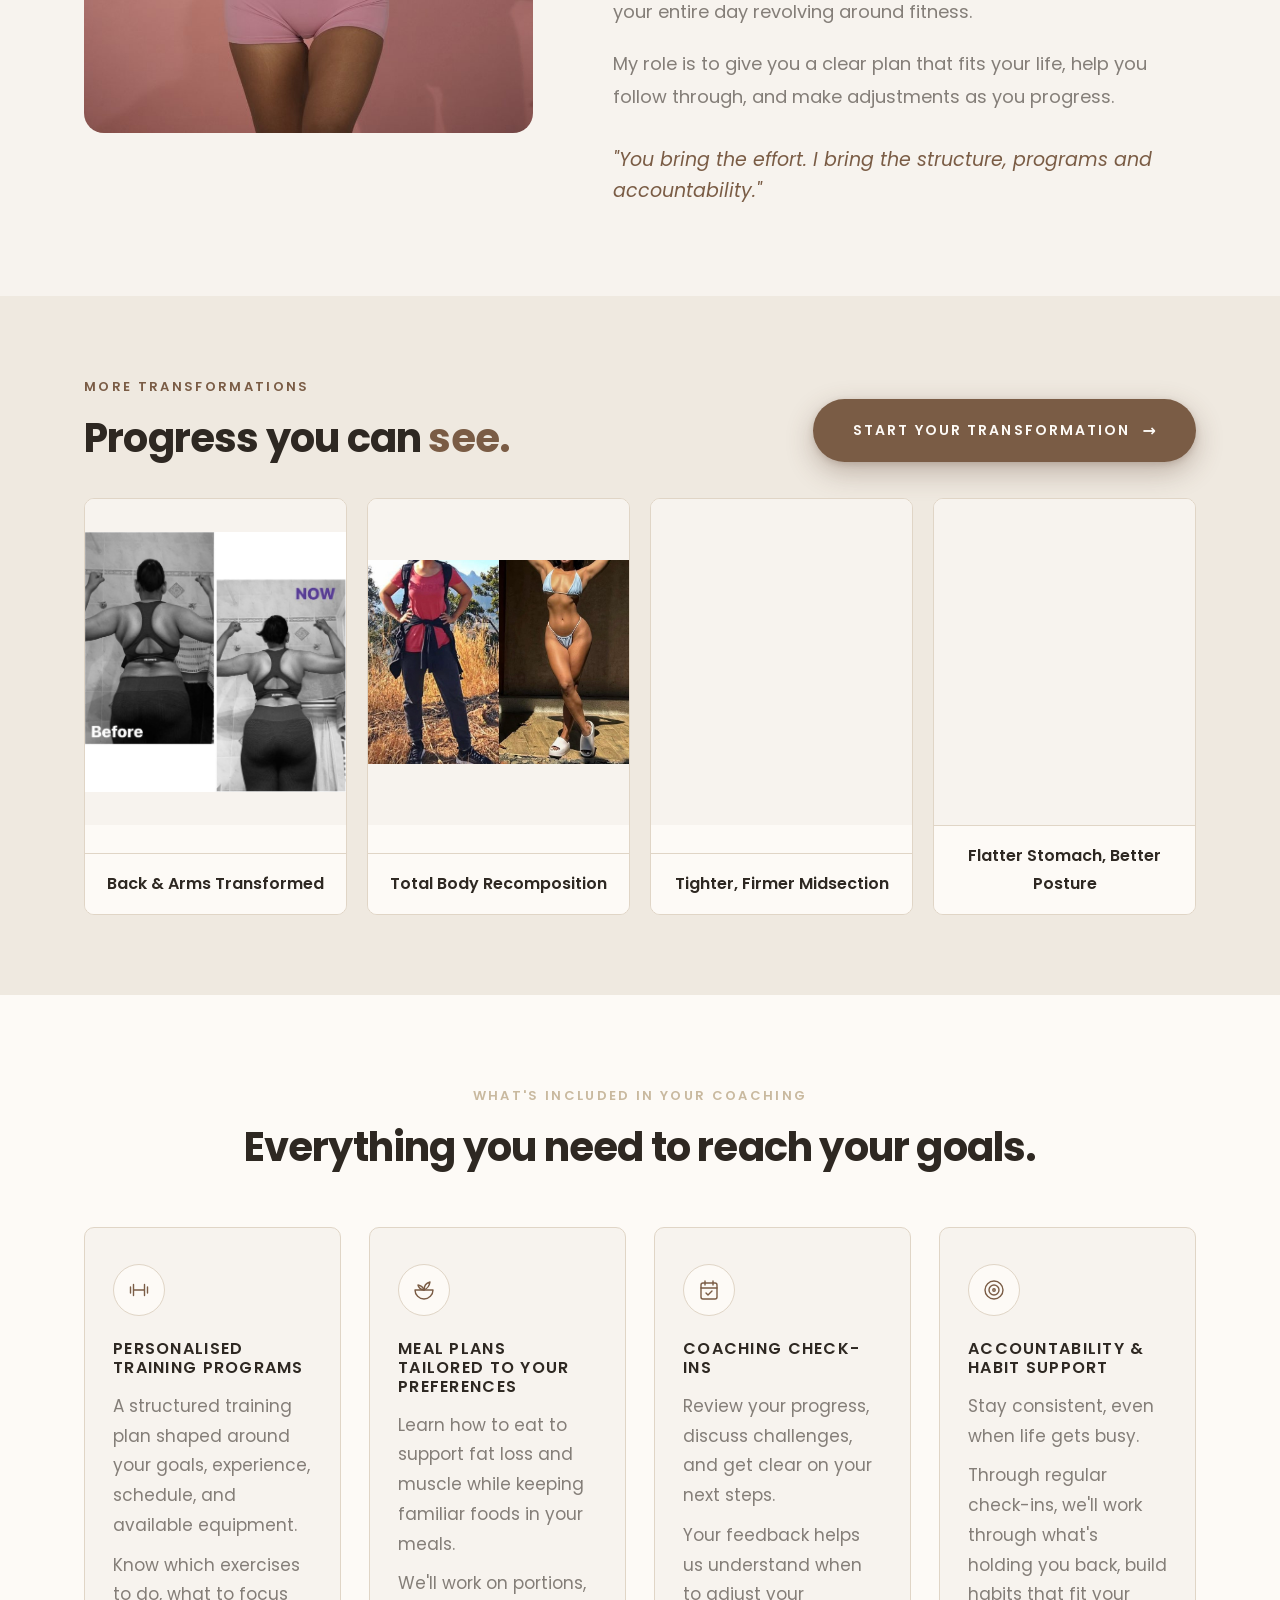
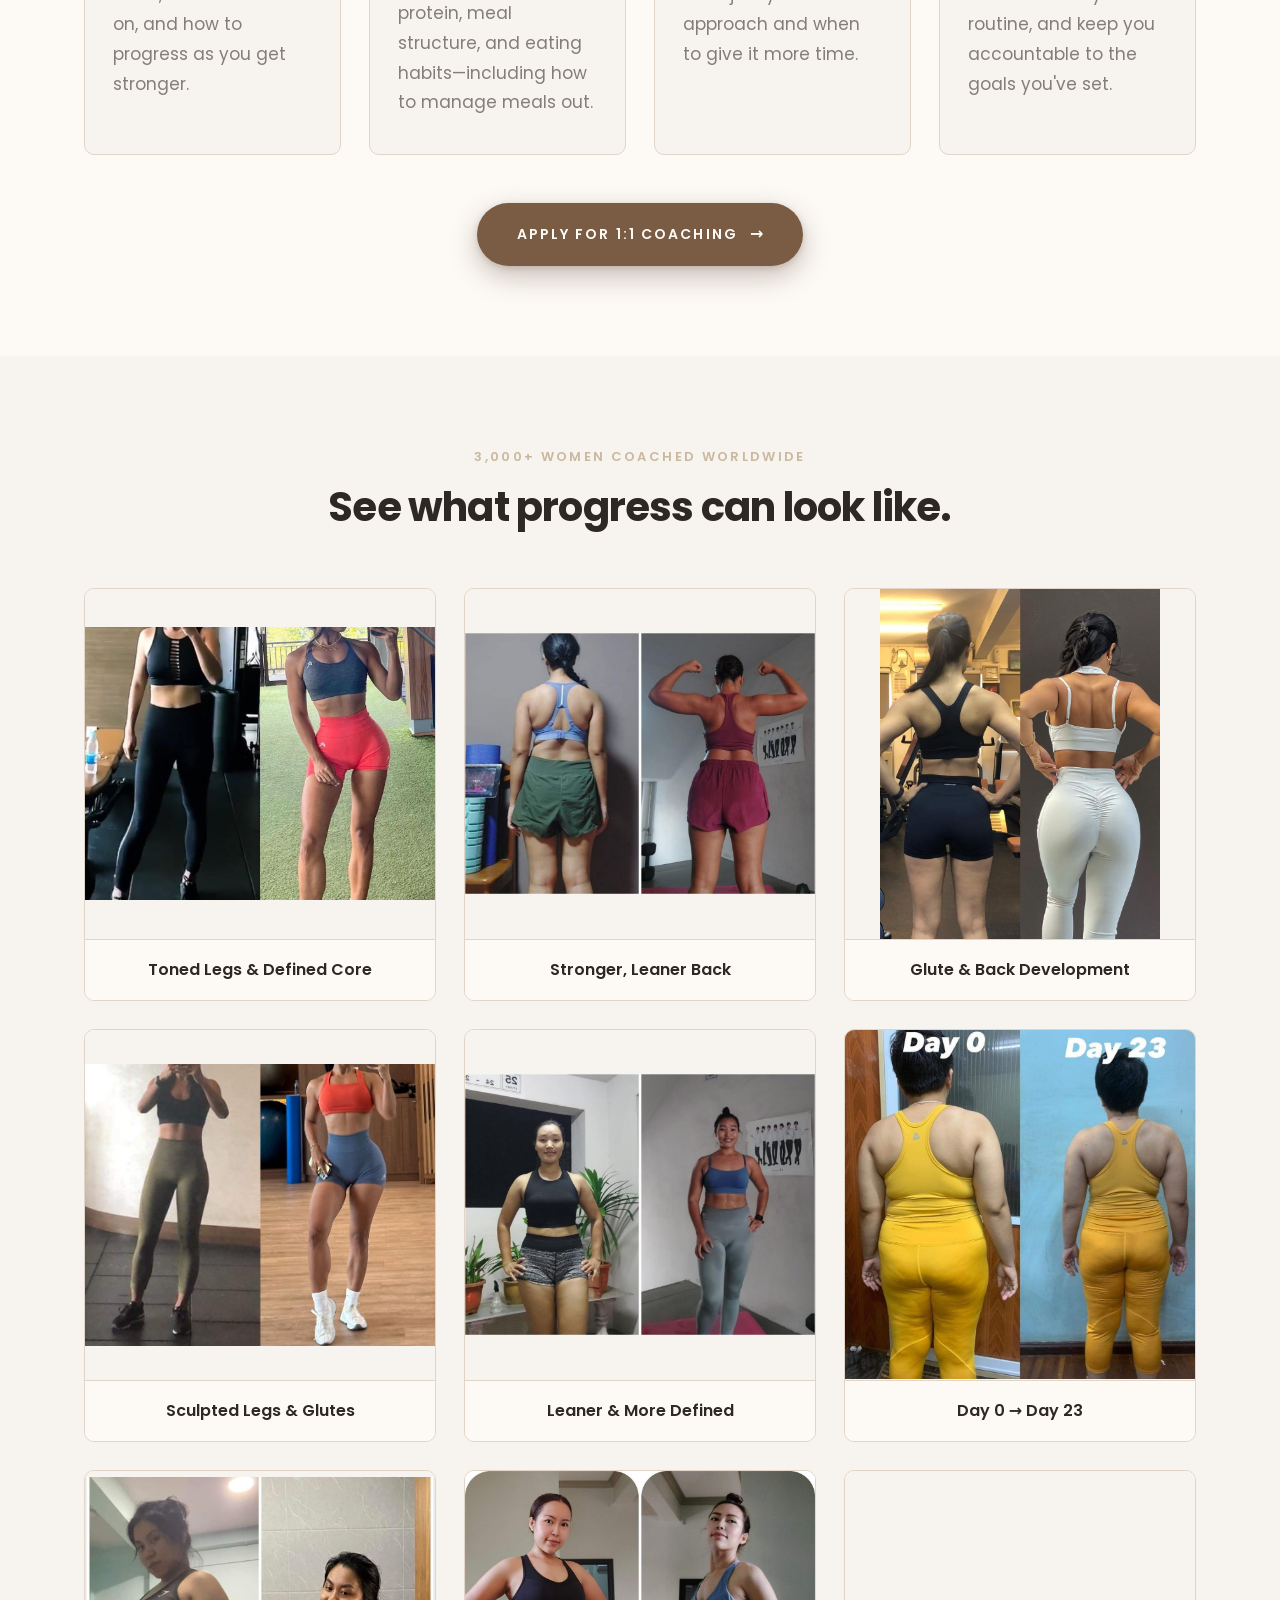
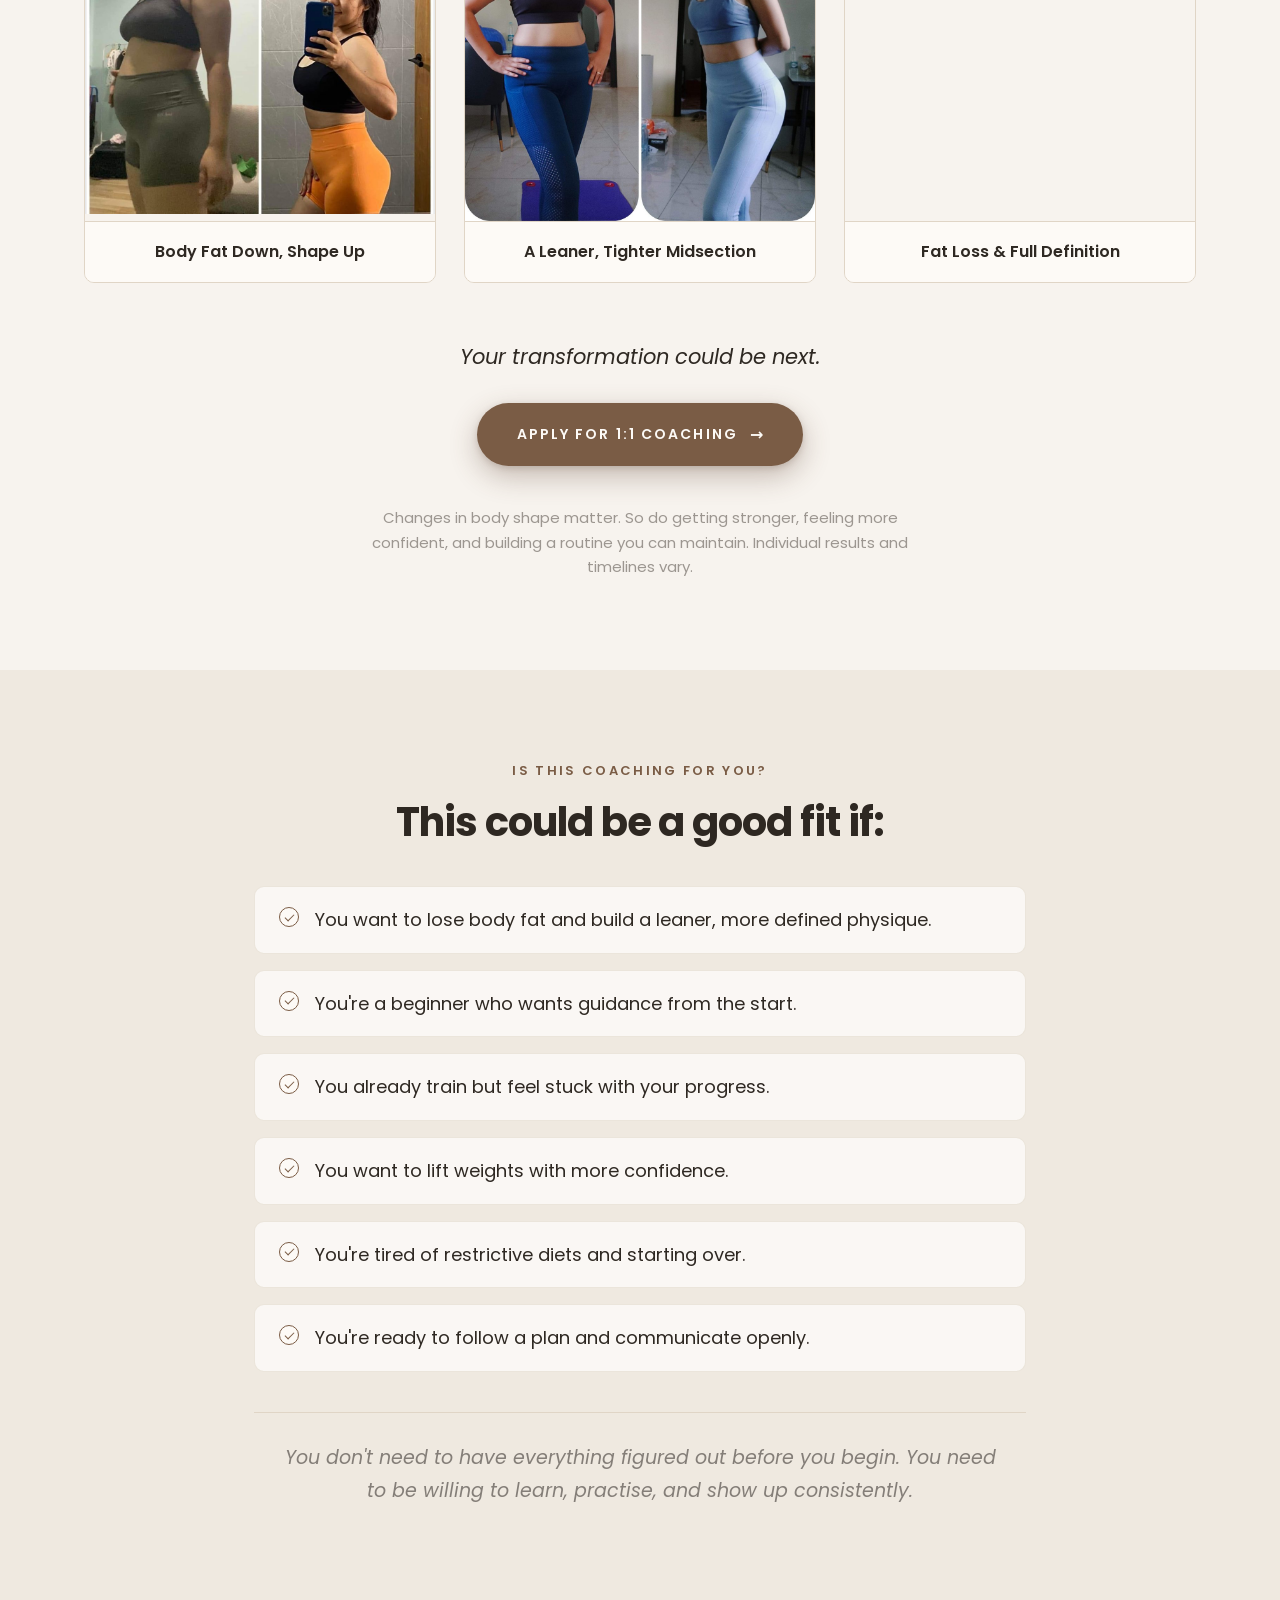
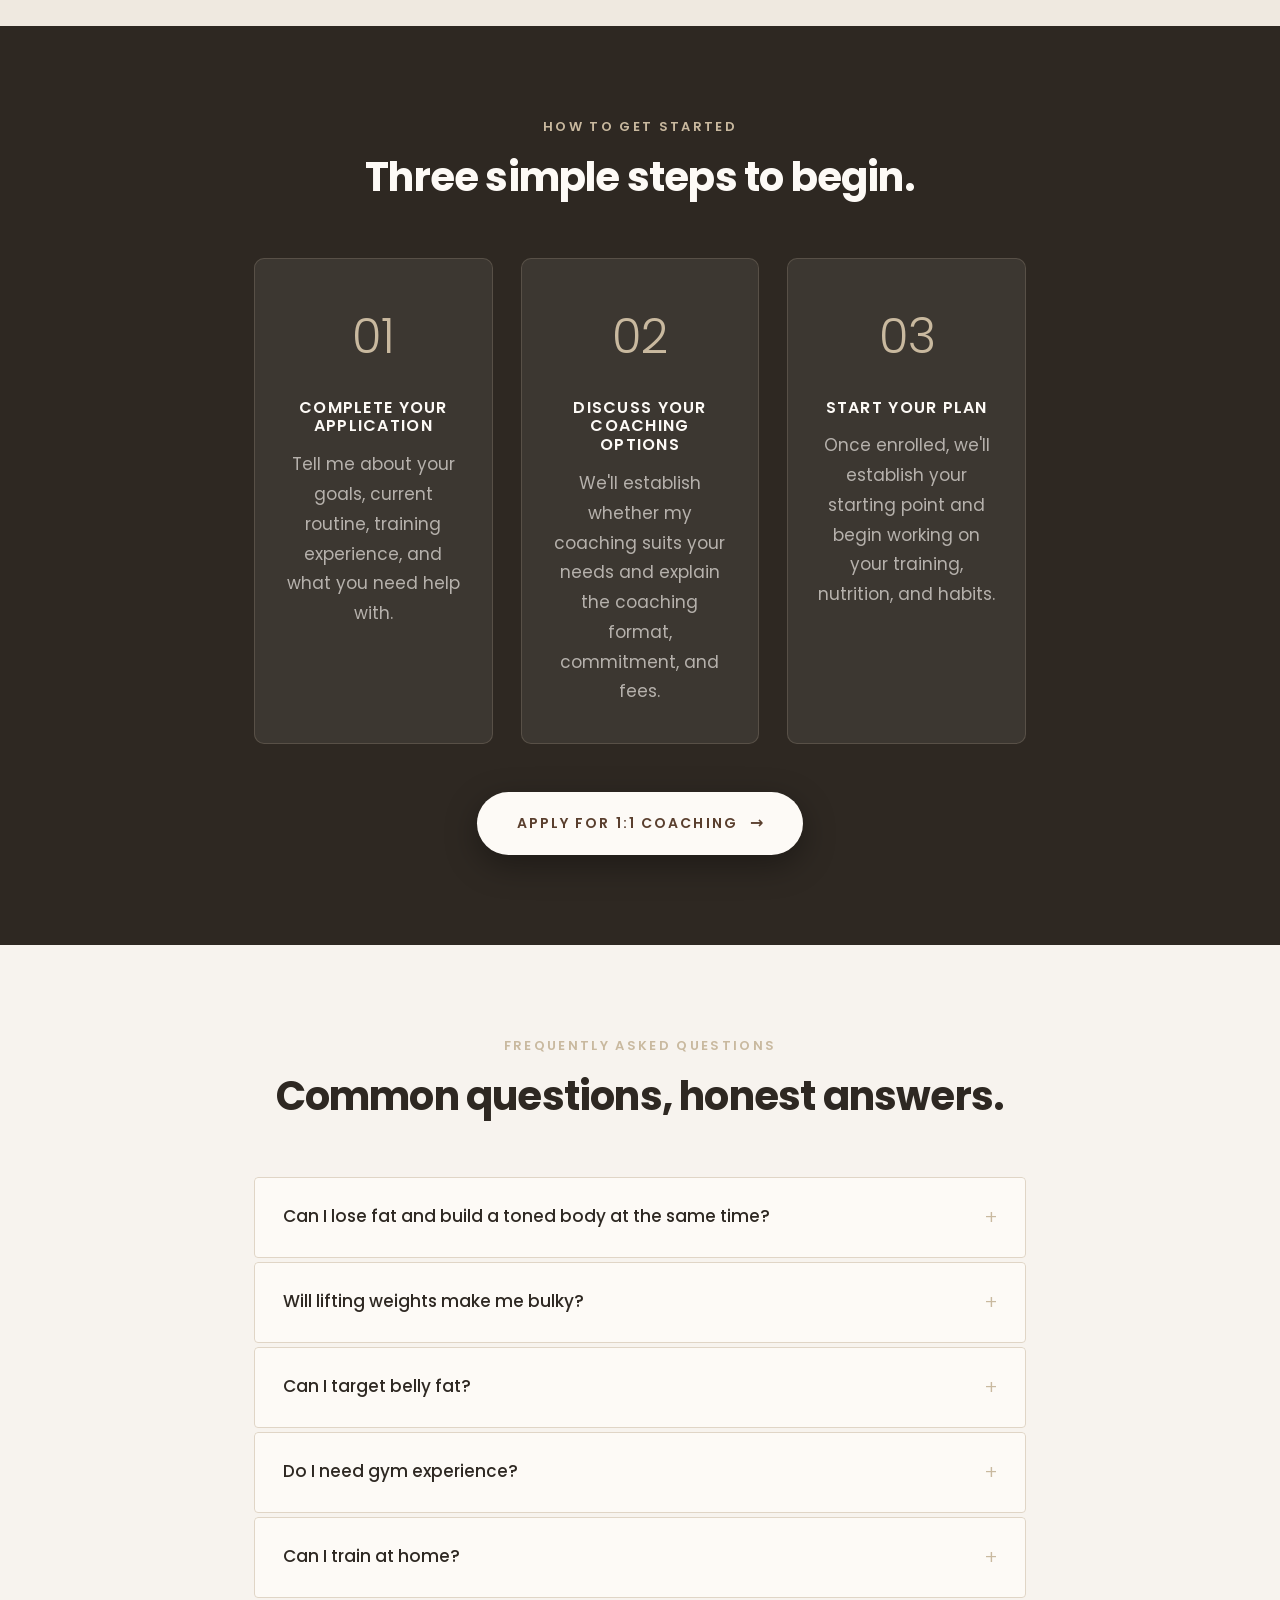
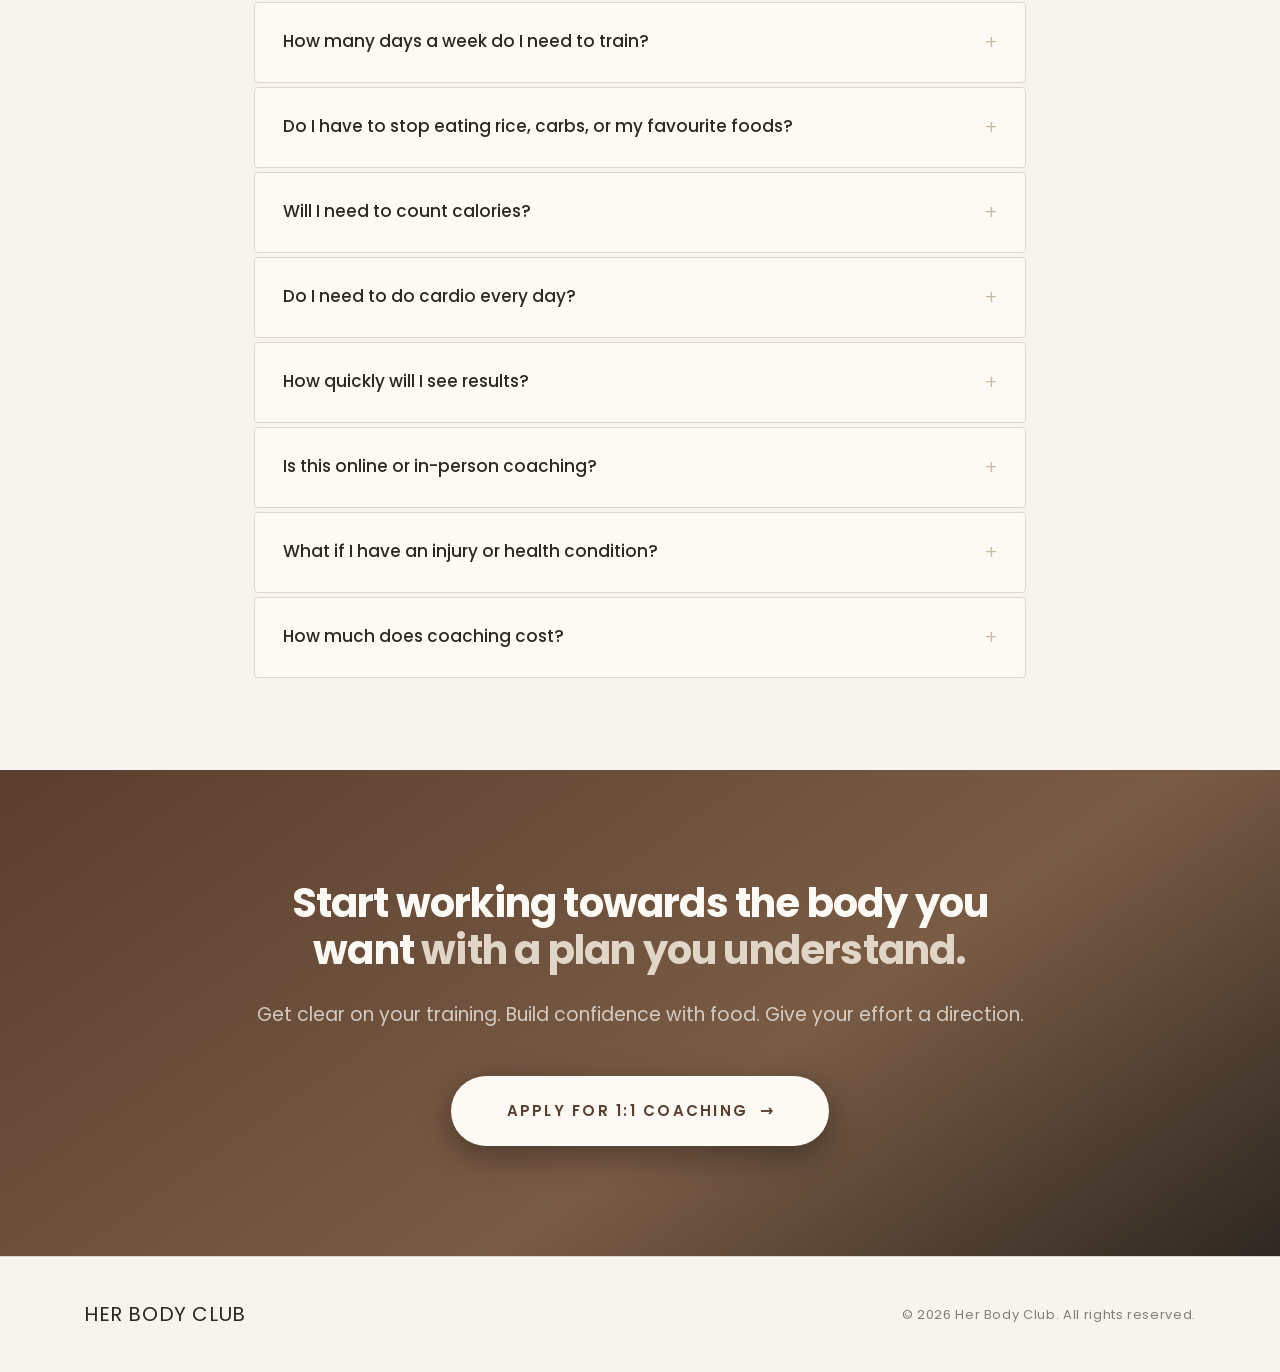
==== commit 873f40cf: "og-desp1" ====
--- a/index.html
+++ b/index.html
@@ -9,10 +9,11 @@
   <!-- Open Graph / Social Sharing -->
   <meta property="og:type" content="website" />
   <meta property="og:title" content="Her Body Club | Online Fitness Coaching for Women" />
+  <meta property="og:description" content="Lose 10–20 lbs, Build a leaner, stronger body you love seeing in photos and showing off on holiday, without spending hours in the gym or giving up dinners out and the foods you love." />
   <meta property="og:url" content="https://www.herbodyclub.com/" />
   <meta property="og:site_name" content="HER BODY CLUB" />
-  <meta property="og:image" content="https://www.herbodyclub.com/images/og-cover.jpg" />
-  <meta property="og:image:secure_url" content="https://www.herbodyclub.com/images/og-cover.jpg" />
+  <meta property="og:image" content="https://www.herbodyclub.com/images/og-cover.jpg?v=2" />
+  <meta property="og:image:secure_url" content="https://www.herbodyclub.com/images/og-cover.jpg?v=2" />
   <meta property="og:image:type" content="image/jpeg" />
   <meta property="og:image:width" content="1200" />
   <meta property="og:image:height" content="630" />
@@ -20,7 +21,7 @@
 
   <!-- Twitter / X Card -->
   <meta name="twitter:card" content="summary_large_image" />
-  <meta name="twitter:image" content="https://www.herbodyclub.com/images/og-cover.jpg" />
+  <meta name="twitter:image" content="https://www.herbodyclub.com/images/og-cover.jpg?v=2" />
   <meta name="twitter:title" content="HER BODY CLUB | Online Fitness Coaching for Women" />
 
   <link rel="preconnect" href="https://fonts.googleapis.com" />
